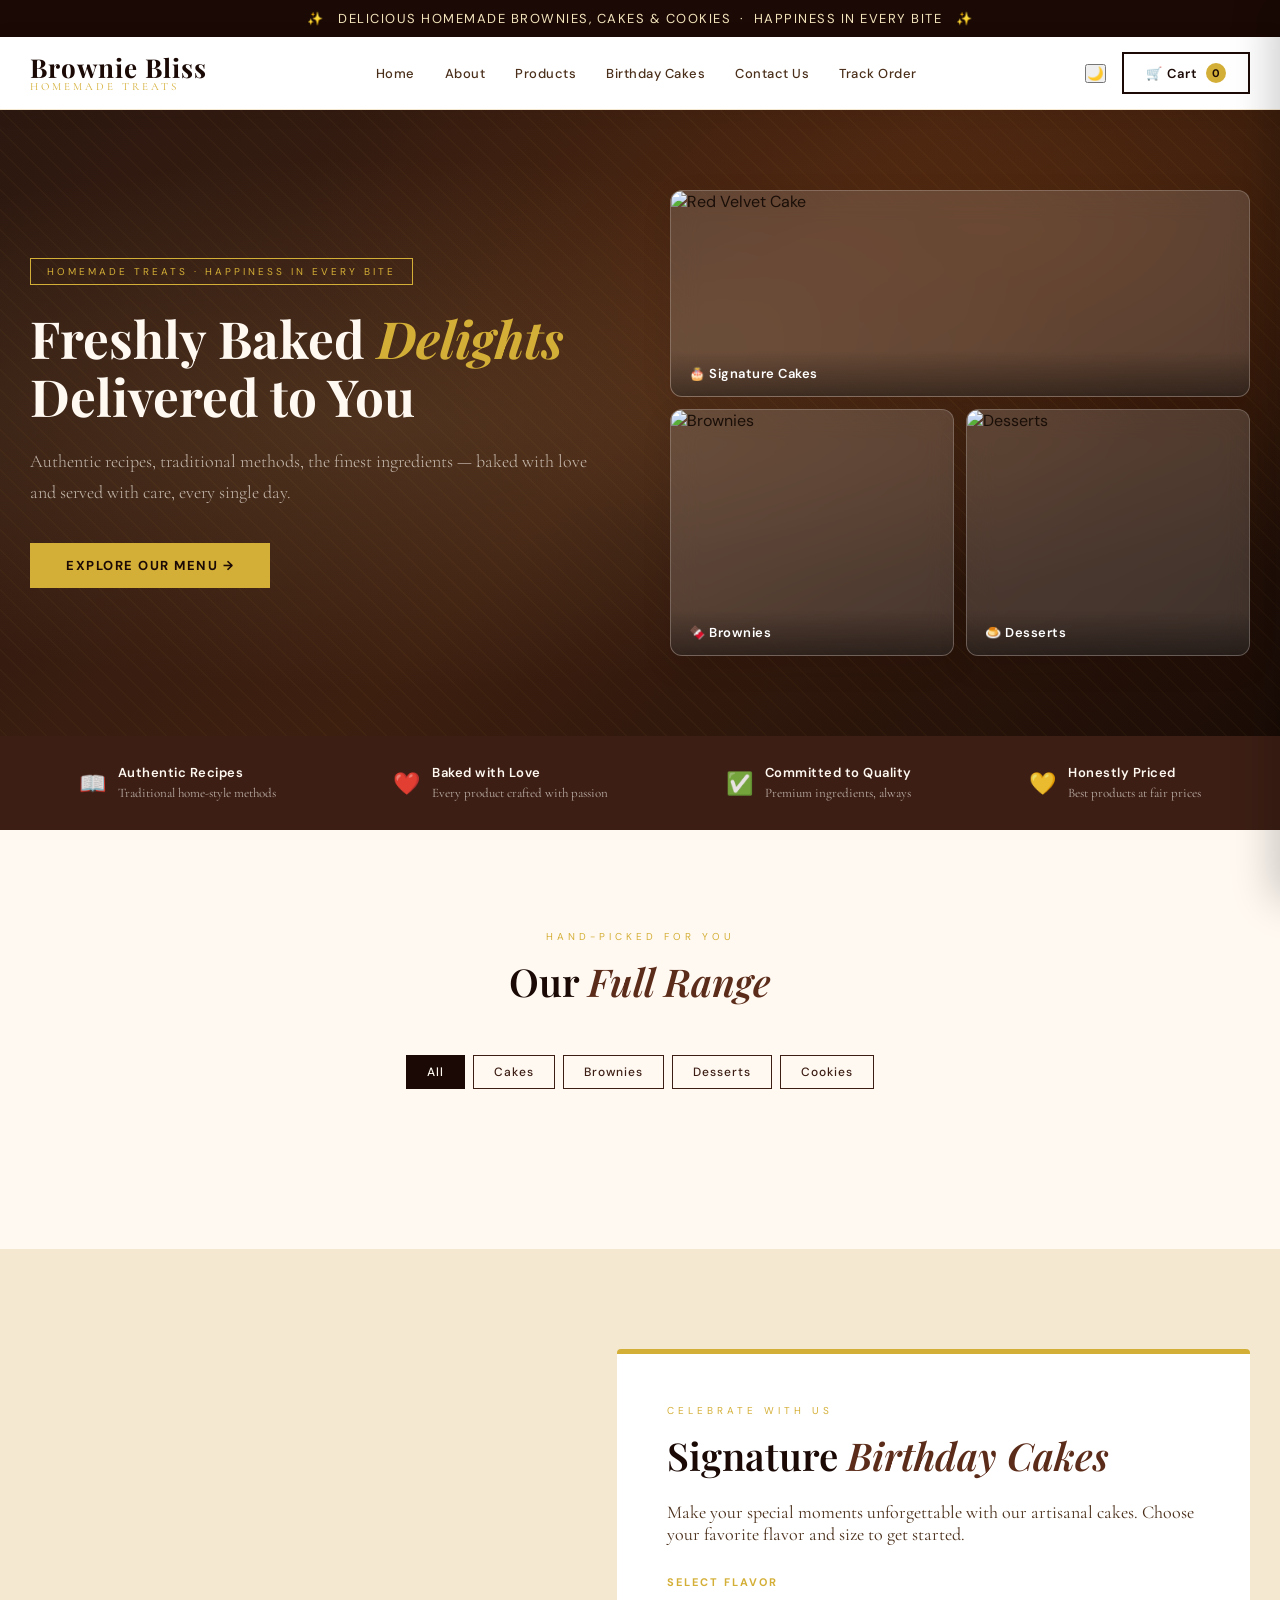
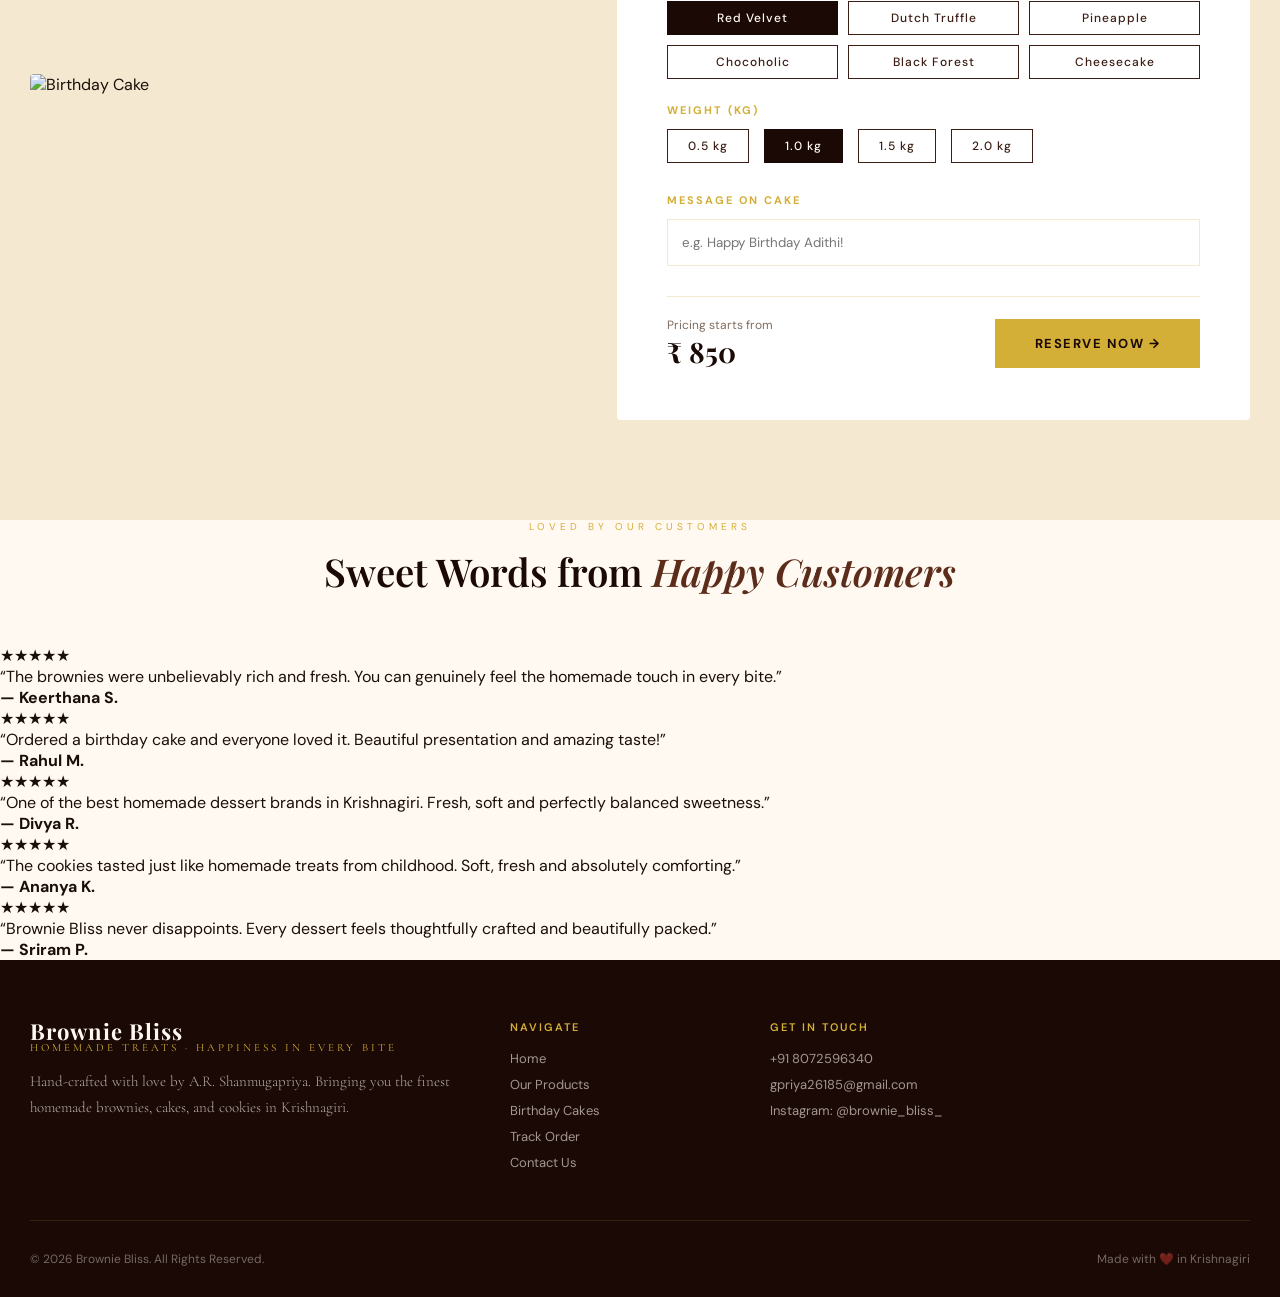
==== public/index.html @ 65e40be1 "Merge branch 'main' into fix-mobile-navbar" ====
<!DOCTYPE html>
<html lang="en">

<head>
  <meta charset="UTF-8">
  <meta name="viewport" content="width=device-width, initial-scale=1.0">
  <title>Brownie Bliss — Happiness in Every Bite</title>
  <link
    href="https://fonts.googleapis.com/css2?family=Playfair+Display:ital,wght@0,400;0,600;0,700;1,400&family=Cormorant+Garamond:wght@300;400;500&family=DM+Sans:wght@300;400;500&display=swap"
    rel="stylesheet">
  <link rel="stylesheet" href="style.css">
  <!-- Theme init: sets dark class synchronously before first paint (no flash) -->
  <script>
    (function () {
      try {
        var t = localStorage.getItem('bb_theme') || 'light';
        if (t === 'dark') document.documentElement.classList.add('dark');
      } catch (_) {}
    })();
  </script>
</head>

<body id="home">

  <!-- ANNOUNCEMENT -->
  <div class="announcement">✨ &nbsp; DELICIOUS HOMEMADE BROWNIES, CAKES & COOKIES &nbsp;·&nbsp; HAPPINESS IN EVERY
    BITE &nbsp; ✨</div>

  <!-- HEADER -->
  <header>
    <div class="header-inner">
      <a href="index.html" class="logo">
        <span class="logo-name">Brownie Bliss</span>
        <span class="logo-sub">Homemade Treats</span>
      </a>
      <nav>
        <a href="index.html#home">Home</a>
        <a href="about.html">About</a>
        <a href="index.html#products">Products</a>
        <a href="index.html#birthday">Birthday Cakes</a>
        <a href="contact.html">Contact Us</a>
        <a href="track.html">Track Order</a>
      </nav>
      <button class="menu-toggle" onclick="toggleMenu()">
  ☰
</button>
      <div class="header-actions">
        <button id="themeToggleBtn" class="theme-toggle-btn" onclick="toggleTheme()"
          aria-label="Toggle dark mode" title="Toggle dark mode">
          <span id="themeIcon">🌙</span>
        </button>
        <button class="cart-btn" onclick="openCart()">
          🛒 Cart
          <span class="cart-count" id="cartBadge">0</span>
        </button>
      </div>
    </div>
  </header>
<div class="mobile-menu" id="mobileMenu">
  <a href="index.html#home">Home</a>
  <a href="index.html#products">Products</a>
  <a href="index.html#birthday">Birthday Cakes</a>
  <a href="index.html#contact">Contact</a>
  <a href="track.html">Track Order</a>
</div>
  <!-- HERO -->
  <section class="hero">
    <div class="hero-bg"></div>
    <div class="hero-pattern"></div>
    <div class="hero-content">
      <div class="hero-text">
        <span class="hero-badge">Homemade Treats · Happiness in every bite</span>
        <h1 class="hero-title">
          Freshly Baked <em>Delights</em><br>Delivered to You
        </h1>
        <p class="hero-desc">Authentic recipes, traditional methods, the finest ingredients — baked with love
          and served
          with care, every single day.</p>
        <a href="#products" class="hero-cta" style="text-decoration: none;">
          Explore Our Menu &rarr;
        </a>
      </div>
      <div class="hero-visual">
        <div class="hero-card">
          <img src="https://theobroma.in/cdn/shop/files/redvelvet-theo.jpg?v=1701321860" alt="Red Velvet Cake">
          <div class="hero-card-label">🎂 Signature Cakes</div>
        </div>
        <div class="hero-card">
          <img src="https://theobroma.in/cdn/shop/files/OverloadBrownie_400x400.jpg?v=1711183338" alt="Brownies">
          <div class="hero-card-label">🍫 Brownies</div>
        </div>
        <div class="hero-card">
          <img src="https://theobroma.in/cdn/shop/files/Delicacies-04.jpg?v=1681320427" alt="Desserts">
          <div class="hero-card-label">🍮 Desserts</div>
        </div>
      </div>
    </div>
  </section>

  <!-- VALUES STRIP -->
  <div class="values-strip" id="about">
    <div class="values-inner">
      <div class="value-item">
        <span class="value-icon">📖</span>
        <div class="value-text">
          <strong>Authentic Recipes</strong>
          <span>Traditional home-style methods</span>
        </div>
      </div>
      <div class="value-item">
        <span class="value-icon">❤️</span>
        <div class="value-text">
          <strong>Baked with Love</strong>
          <span>Every product crafted with passion</span>
        </div>
      </div>
      <div class="value-item">
        <span class="value-icon">✅</span>
        <div class="value-text">
          <strong>Committed to Quality</strong>
          <span>Premium ingredients, always</span>
        </div>
      </div>
      <div class="value-item">
        <span class="value-icon">💛</span>
        <div class="value-text">
          <strong>Honestly Priced</strong>
          <span>Best products at fair prices</span>
        </div>
      </div>
    </div>
  </div>



  <!-- PRODUCTS SECTION -->
  <section class="products-section" id="products" style="padding: 100px 30px; background: var(--cream);">
    <div class="products-inner">
      <div class="section-header">
        <span class="section-label">Hand-picked for you</span>
        <h2 class="section-title">Our <em>Full Range</em></h2>
      </div>

      <div class="filter-tabs" style="margin-bottom: 60px;">
        <button class="filter-tab active" onclick="filterProducts('all', this)">All</button>
        <button class="filter-tab" onclick="filterProducts('cakes', this)">Cakes</button>
        <button class="filter-tab" onclick="filterProducts('brownies', this)">Brownies</button>
        <button class="filter-tab" onclick="filterProducts('desserts', this)">Desserts</button>
        <button class="filter-tab" onclick="filterProducts('cookies', this)">Cookies</button>
      </div>

      <div class="products-grid" id="productsGrid"></div>
    </div>
  </section>

  <!-- BIRTHDAY CAKES SECTION -->
  <section class="birthday-section" id="birthday"
    style="padding: 100px 30px; background: var(--cream-dark); min-height: 80vh;">
    <div
      style="max-width: 1300px; margin: 0 auto; display: grid; grid-template-columns: 1fr 1.2fr; gap: 60px; align-items: center;">
      <div class="birthday-visual">
        <img id="birthdayCakeImg" src="https://theobroma.in/cdn/shop/files/redvelvet-theo.jpg?v=1701321860"
          alt="Birthday Cake"
          style="width: 100%; height: 550px; object-fit: cover; border-radius: 4px; box-shadow: var(--shadow);">
      </div>
      <div class="birthday-card"
        style="background: var(--white); padding: 50px; border-radius: 4px; box-shadow: var(--shadow); border-top: 5px solid var(--gold);">
        <span class="section-label">Celebrate with Us</span>
        <h2 class="section-title" style="margin-bottom: 20px;">Signature <em>Birthday Cakes</em></h2>
        <p
          style="margin-bottom: 30px; color: var(--text-mid); font-family: 'Cormorant Garamond', serif; font-size: 18px;">
          Make your special moments unforgettable with our artisanal cakes. Choose your favorite flavor and
          size to get
          started.
        </p>

        <div style="margin-bottom: 24px;">
          <label
            style="display: block; font-size: 11px; letter-spacing: 2px; text-transform: uppercase; color: var(--gold); margin-bottom: 12px; font-weight: 700;">Select
            Flavor</label>
          <div style="display: grid; grid-template-columns: repeat(3, 1fr); gap: 10px;">
  <button class="filter-tab flavor-btn active" onclick="updateBirthdayCake('Red Velvet')">
    Red Velvet
  </button>

  <button class="filter-tab flavor-btn" onclick="updateBirthdayCake('Dutch Truffle')">
    Dutch Truffle
  </button>

  <button class="filter-tab flavor-btn" onclick="updateBirthdayCake('Pineapple')">
    Pineapple
  </button>

  <button class="filter-tab flavor-btn" onclick="updateBirthdayCake('Chocoholic')">
    Chocoholic
  </button>

  <button class="filter-tab flavor-btn" onclick="updateBirthdayCake('Black Forest')">
    Black Forest
  </button>

  <button class="filter-tab flavor-btn" onclick="updateBirthdayCake('Cheesecake')">
    Cheesecake
  </button>
</div>
        </div>

        <div style="margin-bottom: 30px;">
          <label
            style="display: block; font-size: 11px; letter-spacing: 2px; text-transform: uppercase; color: var(--gold); margin-bottom: 12px; font-weight: 700;">Weight
            (kg)</label>
          <div style="display: flex; gap: 15px;">
            <button class="filter-tab" onclick="setCakeWeight('0.5')">0.5 kg</button>
            <button class="filter-tab active" onclick="setCakeWeight('1.0')">1.0 kg</button>
            <button class="filter-tab" onclick="setCakeWeight('1.5')">1.5 kg</button>
            <button class="filter-tab" onclick="setCakeWeight('2.0')">2.0 kg</button>
          </div>
        </div>

        <div style="margin-bottom: 30px;">
          <label
            style="display: block; font-size: 11px; letter-spacing: 2px; text-transform: uppercase; color: var(--gold); margin-bottom: 12px; font-weight: 700;">Message
            on Cake</label>
          <input type="text" id="cakeMessage" placeholder="e.g. Happy Birthday Adithi!"
            style="width: 100%; padding: 14px; border: 1px solid var(--cream-dark); outline: none; font-family: 'DM Sans', sans-serif;">
        </div>

        <div
          style="display: flex; justify-content: space-between; align-items: center; padding-top: 20px; border-top: 1px solid var(--cream-dark);">
          <div>
            <span style="display: block; font-size: 12px; color: var(--text-mid); opacity: 0.7;">Pricing
              starts
              from</span>
            <span id="cakePrice"
              style="font-family: 'Playfair Display', serif; font-size: 28px; font-weight: 700; color: var(--brown-dark);">₹
              850</span>
          </div>
          <button class="hero-cta" style="padding: 16px 40px;" onclick="addBirthdayToCart()">
            Reserve Now &rarr;
          </button>
        </div>
      </div>
    </div>
  </section>

<!-- TESTIMONIALS -->
<section class="testimonials-section">
  <div class="products-inner">

    <div class="section-header">
      <span class="section-label">Loved by our customers</span>

      <h2 class="section-title">
        Sweet Words from <em>Happy Customers</em>
      </h2>
    </div>

    <div class="testimonial-marquee">

      <div class="testimonial-track">

        <!-- CARD 1 -->
        <div class="testimonial-card">

          <div class="testimonial-stars">★★★★★</div>

          <p>
            “The brownies were unbelievably rich and fresh.
            You can genuinely feel the homemade touch in every bite.”
          </p>

          <h4>— Keerthana S.</h4>

        </div>

        <!-- CARD 2 -->
        <div class="testimonial-card">

          <div class="testimonial-stars">★★★★★</div>

          <p>
            “Ordered a birthday cake and everyone loved it.
            Beautiful presentation and amazing taste!”
          </p>

          <h4>— Rahul M.</h4>

        </div>

        <!-- CARD 3 -->
        <div class="testimonial-card">

          <div class="testimonial-stars">★★★★★</div>

          <p>
            “One of the best homemade dessert brands in Krishnagiri.
            Fresh, soft and perfectly balanced sweetness.”
          </p>

          <h4>— Divya R.</h4>

        </div>

        <!-- CARD 4 -->
        <div class="testimonial-card">

          <div class="testimonial-stars">★★★★★</div>

          <p>
            “The cookies tasted just like homemade treats from childhood.
            Soft, fresh and absolutely comforting.”
          </p>

          <h4>— Ananya K.</h4>

        </div>

        <!-- CARD 5 -->
        <div class="testimonial-card">

          <div class="testimonial-stars">★★★★★</div>

          <p>
            “Brownie Bliss never disappoints.
            Every dessert feels thoughtfully crafted and beautifully packed.”
          </p>

          <h4>— Sriram P.</h4>

        </div>

      </div>

    </div>

  </div>
</section>

  <!-- FOOTER -->
  <footer id="contact">
    <div class="footer-inner">
      <div class="footer-top">
        <div class="footer-brand">
          <div class="logo">
            <span class="logo-name">Brownie Bliss</span>
            <span class="logo-sub">Homemade Treats · Happiness in every bite</span>
          </div>
          <p>Hand-crafted with love by A.R. Shanmugapriya. Bringing you the finest homemade brownies, cakes,
            and cookies in Krishnagiri.</p>
        </div>
        <div class="footer-col">
          <h4>Navigate</h4>
          <a href="#home">Home</a>
          <a href="#products">Our Products</a>
          <a href="#birthday">Birthday Cakes</a>
          <a href="track.html">Track Order</a>
          <a href="contact.html">Contact Us</a>
        </div>
        <div class="footer-col" style="display: none;">
          <h4>Information</h4>
          <a href="#">Privacy Policy</a>
          <a href="#">Refund Policy</a>
        </div>
        <div class="footer-col">
          <h4>Get In Touch</h4>
          <a href="tel:08072596340">+91 8072596340</a>
          <a href="mailto:gpriya26185@gmail.com">gpriya26185@gmail.com</a>
          <a href="https://instagram.com/brownie_bliss_" target="_blank" rel="noopener noreferrer">Instagram: @brownie_bliss_</a>
        </div>
      </div>
      <div class="footer-bottom">
        <span>© 2026 Brownie Bliss. All Rights Reserved.</span>
        <span>Made with ❤️ in Krishnagiri</span>
      </div>
    </div>
  </footer>

  <!-- SHARED COMPONENTS -->
  <div class="cart-overlay" id="cartOverlay" onclick="closeCart()"></div>
  <div class="cart-sidebar" id="cartSidebar">
    <div class="cart-header">
      <span class="cart-title">Your Cart 🛒</span>
      <button class="cart-close" onclick="closeCart()">✕</button>
    </div>
    <div class="cart-items" id="cartItems"></div>
    <div class="cart-footer" id="cartFooter" style="display:none">
      <div class="cart-total">
        <span class="cart-total-label">Total Amount</span>
        <span class="cart-total-amt" id="cartTotal">₹0</span>
      </div>
      <button class="whatsapp-btn" onclick="sendToWhatsApp()">
        Order via WhatsApp
      </button>
      <p class="whatsapp-note">You'll be redirected to WhatsApp to confirm your order</p>
    </div>
  </div>

  <!-- TOAST -->
  <div class="toast" id="toast"></div>

  <script src="script.js"></script>
</body>

</html>
---- public/style.css ----
html {
  scroll-behavior: smooth;
}

:root {
  --brown-dark: #1A0905;
  --brown-mid: #3C1E14;
  --brown-warm: #5C2C1A;
  --brand-red: #8B0000;
  --gold: #D4AF37;
  --gold-light: #F4E4BC;
  --cream: #FFF9F2;
  --cream-dark: #F5E8D0;
  --text-dark: #1a0f08;
  --text-mid: #4a2f1a;
  --white: #fff;
  --shadow-sm: 0 2px 4px rgba(26, 9, 5, 0.05);
  --shadow-md: 0 10px 30px rgba(26, 9, 5, 0.1);
  --shadow-lg: 0 20px 50px rgba(26, 9, 5, 0.15);
  --radius-sm: 4px;
  --radius-md: 12px;
  --radius-lg: 20px;
  --glass: rgba(255, 255, 255, 0.15);
  --glass-border: rgba(255, 255, 255, 0.2);
}

* {
  margin: 0;
  padding: 0;
  box-sizing: border-box;
}

body {
  background: var(--cream);
  color: var(--text-dark);
  font-family: 'DM Sans', sans-serif;
  overflow-x: hidden;
}

/* ANNOUNCEMENT BAR */
.announcement {
  background: var(--brown-dark);
  color: var(--gold-light);
  text-align: center;
  padding: 10px 20px;
  font-size: 13px;
  letter-spacing: 1.5px;
  font-family: 'DM Sans', sans-serif;
  font-weight: 400;
}

/* HEADER */
header {
  background: var(--white);
  border-bottom: 1px solid var(--cream-dark);
  position: sticky;
  top: 0;
  z-index: 1000;
  box-shadow: 0 2px 20px rgba(44, 24, 16, 0.08);
}

.header-inner {
  max-width: 1300px;
  margin: 0 auto;
  padding: 0 30px;
  display: flex;
  align-items: center;
  justify-content: space-between;
  height: 72px;
}

.logo {
  display: flex;
  flex-direction: column;
  line-height: 1;
}

.logo-name {
  font-family: 'Playfair Display', serif;
  font-size: 26px;
  font-weight: 700;
  color: var(--brown-dark);
  letter-spacing: 1px;
}

.logo-sub {
  font-family: 'Cormorant Garamond', serif;
  font-size: 11px;
  letter-spacing: 3px;
  color: var(--gold);
  text-transform: uppercase;
}

nav {
  display: flex;
  gap: 30px;
  align-items: center;
}

nav a {
  text-decoration: none;
  color: var(--text-mid);
  font-size: 13px;
  letter-spacing: 0.5px;
  font-weight: 500;
  transition: color 0.2s;
  position: relative;
}

nav a::after {
  content: '';
  position: absolute;
  bottom: -3px;
  left: 0;
  right: 0;
  height: 1px;
  background: var(--gold);
  transform: scaleX(0);
  transition: transform 0.25s;
}

nav a:hover::after {
  transform: scaleX(1);
}

nav a:hover {
  color: var(--brown-dark);
}

.header-actions {
  display: flex;
  gap: 16px;
  align-items: center;
}

.cart-btn {
  position: relative;
  background: none;
  border: 2px solid var(--brown-dark);
  color: var(--brown-dark);
  padding: 9px 22px;
  font-family: 'DM Sans', sans-serif;
  font-size: 13px;
  font-weight: 600;
  letter-spacing: 1px;
  cursor: pointer;
  transition: all 0.2s;
  border-radius: 0;
  display: flex;
  align-items: center;
  gap: 8px;
}

.cart-btn:hover {
  background: var(--brown-dark);
  color: var(--white);
}

.cart-count {
  background: var(--gold);
  color: var(--brown-dark);
  border-radius: 50%;
  width: 20px;
  height: 20px;
  font-size: 11px;
  font-weight: 700;
  display: flex;
  align-items: center;
  justify-content: center;
}

/* HERO */
.hero {
  background: var(--brown-dark);
  position: relative;
  overflow: hidden;
  min-height: 520px;
  display: flex;
  align-items: center;
}

.hero-bg {
  position: absolute;
  inset: 0;
  background:
    radial-gradient(ellipse at 30% 50%, rgba(201, 169, 110, 0.15) 0%, transparent 60%),
    radial-gradient(ellipse at 80% 20%, rgba(139, 69, 19, 0.3) 0%, transparent 50%),
    linear-gradient(135deg, #2C1810 0%, #3d1f10 50%, #1a0c06 100%);
}

.hero-pattern {
  position: absolute;
  inset: 0;
  opacity: 0.04;
  background-image: repeating-linear-gradient(45deg, var(--gold) 0, var(--gold) 1px, transparent 0, transparent 50%);
  background-size: 20px 20px;
}

.hero-content {
  position: relative;
  max-width: 1300px;
  margin: 0 auto;
  padding: 80px 30px;
  display: grid;
  grid-template-columns: 1fr 1fr;
  gap: 60px;
  align-items: center;
  width: 100%;
}

.hero-text {
  color: var(--white);
}

.hero-badge {
  display: inline-block;
  border: 1px solid var(--gold);
  color: var(--gold);
  font-size: 10px;
  letter-spacing: 3px;
  text-transform: uppercase;
  padding: 6px 16px;
  margin-bottom: 24px;
  font-family: 'DM Sans', sans-serif;
}

.hero-title {
  font-family: 'Playfair Display', serif;
  font-size: clamp(36px, 4vw, 56px);
  font-weight: 700;
  line-height: 1.15;
  color: var(--cream);
  margin-bottom: 20px;
}

.hero-title em {
  font-style: italic;
  color: var(--gold);
}

.hero-desc {
  font-family: 'Cormorant Garamond', serif;
  font-size: 18px;
  color: rgba(253, 246, 237, 0.7);
  line-height: 1.7;
  margin-bottom: 36px;
  font-weight: 300;
}

.hero-cta {
  display: inline-flex;
  align-items: center;
  gap: 12px;
  background: var(--gold);
  color: var(--brown-dark);
  padding: 14px 36px;
  text-decoration: none;
  font-size: 13px;
  font-weight: 700;
  letter-spacing: 1.5px;
  text-transform: uppercase;
  transition: all 0.25s;
  font-family: 'DM Sans', sans-serif;
  cursor: pointer;
  border: none;
}

.hero-cta:hover {
  background: var(--cream);
  transform: translateY(-2px);
  box-shadow: 0 8px 24px rgba(0, 0, 0, 0.3);
}

.hero-visual {
  display: grid;
  grid-template-columns: 1fr 1fr;
  gap: 12px;
}

.hero-card {
  background: var(--glass);
  backdrop-filter: blur(14px);
  -webkit-backdrop-filter: blur(14px);
  border: 1px solid var(--glass-border);
  border-radius: var(--radius-md);
  overflow: hidden;
  cursor: pointer;
  transition: all 0.4s cubic-bezier(0.165, 0.84, 0.44, 1);
  box-shadow: var(--shadow-md);
}

.hero-card:hover {
  transform: translateY(-8px) scale(1.02);
  box-shadow: var(--shadow-lg);
  border-color: rgba(212, 175, 55, 0.4);
}

.hero-card:first-child {
  grid-column: span 2;
}

.hero-card img {
  width: 100%;
  height: 200px;
  object-fit: cover;
  display: block;
}

.hero-card:first-child img {
  height: 160px;
}

.hero-card-label {
  padding: 14px 18px;
  font-family: 'DM Sans', sans-serif;
  font-size: 13px;
  font-weight: 600;
  color: #fff;
  letter-spacing: 0.5px;
  background: linear-gradient(to bottom, rgba(0, 0, 0, 0), rgba(0, 0, 0, 0.4));
}

/* VALUES STRIP */
.values-strip {
  background: var(--brown-mid);
  padding: 28px 30px;
}

.values-inner {
  max-width: 1300px;
  margin: 0 auto;
  display: flex;
  justify-content: space-around;
  flex-wrap: wrap;
  gap: 20px;
}

.value-item {
  display: flex;
  align-items: center;
  gap: 12px;
  color: var(--cream);
}

.value-icon {
  font-size: 22px;
  opacity: 0.9;
}

.value-text strong {
  display: block;
  font-size: 13px;
  font-weight: 600;
  letter-spacing: 0.5px;
  font-family: 'DM Sans', sans-serif;
}

.value-text span {
  font-size: 11px;
  opacity: 0.65;
  font-family: 'Cormorant Garamond', serif;
  font-size: 13px;
}

/* SECTION TITLES */
.section-header {
  text-align: center;
  margin-bottom: 48px;
}

.section-label {
  font-family: 'DM Sans', sans-serif;
  font-size: 10px;
  letter-spacing: 4px;
  color: var(--gold);
  text-transform: uppercase;
  margin-bottom: 12px;
  display: block;
}

.section-title {
  font-family: 'Playfair Display', serif;
  font-size: clamp(28px, 3vw, 40px);
  font-weight: 600;
  color: var(--brown-dark);
}

.section-title em {
  font-style: italic;
  color: var(--brown-warm);
}

/* CATEGORIES */
.categories-section {
  padding: 80px 30px;
  max-width: 1300px;
  margin: 0 auto;
}

.categories-grid {
  display: grid;
  grid-template-columns: repeat(4, 1fr);
  gap: 20px;
}

.cat-card {
  position: relative;
  overflow: hidden;
  cursor: pointer;
  border-radius: var(--radius-md);
  box-shadow: var(--shadow-md);
  aspect-ratio: 3/4;
  transition: all 0.4s ease;
}

.cat-card:hover {
  transform: translateY(-5px);
  box-shadow: var(--shadow-lg);
}

.cat-card img {
  width: 100%;
  height: 100%;
  object-fit: cover;
  transition: transform 0.4s ease;
  display: block;
}

.cat-card:hover img {
  transform: scale(1.07);
}

.cat-overlay {
  position: absolute;
  inset: 0;
  background: linear-gradient(to top, rgba(44, 24, 16, 0.85) 0%, rgba(44, 24, 16, 0.1) 60%, transparent 100%);
  display: flex;
  flex-direction: column;
  justify-content: flex-end;
  padding: 24px 20px;
  transition: background 0.3s;
}

.cat-card:hover .cat-overlay {
  background: linear-gradient(to top, rgba(44, 24, 16, 0.95) 0%, rgba(44, 24, 16, 0.3) 60%, transparent 100%);
}

.cat-name {
  font-family: 'Playfair Display', serif;
  font-size: 20px;
  font-weight: 600;
  color: var(--white);
  margin-bottom: 6px;
}

.cat-count {
  font-size: 12px;
  color: var(--gold-light);
  letter-spacing: 1px;
  font-family: 'DM Sans', sans-serif;
}

.cat-arrow {
  position: absolute;
  top: 16px;
  right: 16px;
  width: 32px;
  height: 32px;
  background: rgba(255, 255, 255, 0.1);
  border: 1px solid rgba(255, 255, 255, 0.3);
  border-radius: 50%;
  display: flex;
  align-items: center;
  justify-content: center;
  color: white;
  font-size: 14px;
  opacity: 0;
  transition: opacity 0.2s;
}

.cat-card:hover .cat-arrow {
  opacity: 1;
}

/* PRODUCTS SECTION */
.products-section {
  background: var(--cream-dark);
  padding: 80px 30px;
}

.products-inner {
  max-width: 1300px;
  margin: 0 auto;
}

/* FILTER TABS */
.filter-tabs {
  display: flex;
  gap: 8px;
  justify-content: center;
  margin-bottom: 40px;
  flex-wrap: wrap;
}

.filter-tab {
  padding: 8px 20px;
  border: 1px solid var(--brown-mid);
  background: none;
  color: var(--brown-mid);
  font-family: 'DM Sans', sans-serif;
  font-size: 12px;
  letter-spacing: 1px;
  cursor: pointer;
  transition: all 0.2s;
  font-weight: 500;
}

.filter-tab.active,
.filter-tab:hover {
  background: var(--brown-dark);
  color: var(--cream);
  border-color: var(--brown-dark);
}

.products-grid {
  display: grid;
  grid-template-columns: repeat(4, 1fr);
  gap: 24px;
}

.product-card {
  background: var(--white);
  border-radius: var(--radius-md);
  overflow: hidden;
  box-shadow: var(--shadow-sm);
  transition: all 0.4s cubic-bezier(0.165, 0.84, 0.44, 1);
  position: relative;
  border: 1px solid rgba(0, 0, 0, 0.03);
}

.product-card:hover {
  transform: translateY(-10px);
  box-shadow: var(--shadow-lg);
  border-color: rgba(0, 0, 0, 0.06);
}

.product-img-wrap {
  position: relative;
  overflow: hidden;
}

.product-img-wrap img {
  width: 100%;
  height: 220px;
  object-fit: cover;
  display: block;
  transition: transform 0.4s;
}

.product-card:hover .product-img-wrap img {
  transform: scale(1.05);
}

.bestseller-badge {
  position: absolute;
  top: 15px;
  left: 15px;
  background: var(--gold);
  color: var(--brown-dark);
  font-size: 10px;
  letter-spacing: 1px;
  text-transform: uppercase;
  padding: 5px 12px;
  font-weight: 700;
  font-family: 'DM Sans', sans-serif;
  border-radius: 30px;
  box-shadow: 0 4px 12px rgba(212, 175, 55, 0.4);
  z-index: 10;
}

.product-info {
  padding: 18px 18px 20px;
}

.product-category {
  font-size: 10px;
  letter-spacing: 2px;
  color: var(--gold);
  text-transform: uppercase;
  font-family: 'DM Sans', sans-serif;
  margin-bottom: 6px;
}

.product-name {
  font-family: 'Playfair Display', serif;
  font-size: 16px;
  font-weight: 600;
  color: var(--brown-dark);
  margin-bottom: 10px;
  line-height: 1.3;
}

.product-price {
  font-family: 'DM Sans', sans-serif;
  font-size: 18px;
  font-weight: 700;
  color: var(--brown-warm);
  margin-bottom: 14px;
}

.add-to-cart {
  width: 100%;
  padding: 14px;
  background: var(--brown-dark);
  color: var(--cream);
  border: none;
  font-family: 'DM Sans', sans-serif;
  font-size: 11px;
  letter-spacing: 2px;
  text-transform: uppercase;
  font-weight: 700;
  cursor: pointer;
  transition: all 0.3s;
  display: flex;
  align-items: center;
  justify-content: center;
  gap: 8px;
  border-radius: var(--radius-sm);
}

.add-to-cart:hover {
  background: var(--brown-mid);
  gap: 12px;
  letter-spacing: 2.5px;
}

.add-to-cart.added {
  background: #2d6a2d;
  color: white;
}

/* GIFTING BANNER */
.gifting-section {
  padding: 80px 30px;
  max-width: 1300px;
  margin: 0 auto;
  display: grid;
  grid-template-columns: 1fr 1fr;
  gap: 40px;
  align-items: center;
}

.gifting-text .section-header {
  text-align: left;
  margin-bottom: 24px;
}

.gifting-text p {
  font-family: 'Cormorant Garamond', serif;
  font-size: 18px;
  color: var(--text-mid);
  line-height: 1.8;
  margin-bottom: 30px;
  font-weight: 300;
}

.btn-outline {
  display: inline-block;
  padding: 12px 32px;
  border: 2px solid var(--brown-dark);
  color: var(--brown-dark);
  text-decoration: none;
  font-family: 'DM Sans', sans-serif;
  font-size: 12px;
  letter-spacing: 1.5px;
  text-transform: uppercase;
  font-weight: 600;
  transition: all 0.2s;
  cursor: pointer;
  background: none;
}

.btn-outline:hover {
  background: var(--brown-dark);
  color: var(--cream);
}

.gifting-img {
  border-radius: 2px;
  overflow: hidden;
  box-shadow: var(--shadow);
}

.gifting-img img {
  width: 100%;
  height: 400px;
  object-fit: cover;
  display: block;
}

/* FOOTER */
footer {
  background: var(--brown-dark);
  color: rgba(253, 246, 237, 0.7);
  padding: 60px 30px 30px;
}

.footer-inner {
  max-width: 1300px;
  margin: 0 auto;
}

.footer-top {
  display: grid;
  grid-template-columns: 2fr 1fr 1fr 1fr;
  gap: 40px;
  padding-bottom: 40px;
  border-bottom: 1px solid rgba(201, 169, 110, 0.15);
  margin-bottom: 30px;
}

.footer-brand .logo-name {
  color: var(--cream);
  font-size: 22px;
}

.footer-brand .logo-sub {
  color: var(--gold);
}

.footer-brand p {
  font-size: 13px;
  line-height: 1.7;
  margin-top: 16px;
  font-family: 'Cormorant Garamond', serif;
  font-size: 15px;
  font-weight: 300;
}

.footer-col h4 {
  font-family: 'DM Sans', sans-serif;
  font-size: 11px;
  letter-spacing: 2px;
  text-transform: uppercase;
  color: var(--gold);
  margin-bottom: 16px;
  font-weight: 600;
}

.footer-col a {
  display: block;
  color: rgba(253, 246, 237, 0.6);
  text-decoration: none;
  font-size: 13px;
  margin-bottom: 9px;
  transition: color 0.2s;
  font-family: 'DM Sans', sans-serif;
}

.footer-col a:hover {
  color: var(--gold-light);
}

.footer-bottom {
  display: flex;
  justify-content: space-between;
  align-items: center;
  font-size: 12px;
  color: rgba(253, 246, 237, 0.4);
  font-family: 'DM Sans', sans-serif;
}

html {
  scroll-behavior: smooth;
}

#contact:target {
  animation: contactHighlight 1s ease;
}

@keyframes contactHighlight {
  0% {
    box-shadow: 0 0 0 9999px rgba(201, 169, 110, 0.08);
  }

  100% {
    box-shadow: none;
  }
}

/* CART SIDEBAR */
.cart-overlay {
  position: fixed;
  inset: 0;
  background: rgba(0, 0, 0, 0.5);
  z-index: 2000;
  opacity: 0;
  pointer-events: none;
  transition: opacity 0.3s;
}

.cart-overlay.open {
  opacity: 1;
  pointer-events: all;
}

.cart-sidebar {
  position: fixed;
  top: 0;
  right: 0;
  bottom: 0;
  width: 400px;
  background: var(--white);
  z-index: 2001;
  transform: translateX(100%);
  transition: transform 0.35s cubic-bezier(0.4, 0, 0.2, 1);
  display: flex;
  flex-direction: column;
  box-shadow: -8px 0 40px rgba(0, 0, 0, 0.2);
}

.cart-sidebar.open {
  transform: translateX(0);
}

.cart-header {
  padding: 24px 24px 20px;
  border-bottom: 1px solid var(--cream-dark);
  display: flex;
  justify-content: space-between;
  align-items: center;
  background: var(--brown-dark);
  color: var(--cream);
}

.cart-title {
  font-family: 'Playfair Display', serif;
  font-size: 20px;
  font-weight: 600;
}

.cart-close {
  background: none;
  border: none;
  color: var(--cream);
  font-size: 24px;
  cursor: pointer;
  line-height: 1;
  padding: 4px;
  transition: color 0.2s;
}

.cart-close:hover {
  color: var(--gold);
}

.cart-items {
  flex: 1;
  overflow-y: auto;
  padding: 20px 24px;
}

.cart-empty {
  text-align: center;
  padding: 60px 20px;
  color: var(--text-mid);
  font-family: 'Cormorant Garamond', serif;
  font-size: 18px;
  opacity: 0.6;
}

.cart-empty-icon {
  font-size: 48px;
  margin-bottom: 16px;
  display: block;
}

.cart-item {
  display: grid;
  grid-template-columns: 70px 1fr auto;
  gap: 14px;
  align-items: center;
  padding: 14px 0;
  border-bottom: 1px solid var(--cream-dark);
  animation: slideIn 0.2s ease;
}

@keyframes slideIn {
  from {
    opacity: 0;
    transform: translateX(10px);
  }

  to {
    opacity: 1;
    transform: translateX(0);
  }
}

.cart-item img {
  width: 70px;
  height: 70px;
  object-fit: cover;
  border-radius: 2px;
}

.cart-item-name {
  font-family: 'Playfair Display', serif;
  font-size: 14px;
  font-weight: 600;
  color: var(--brown-dark);
  margin-bottom: 4px;
}

.cart-item-price {
  font-size: 13px;
  color: var(--brown-warm);
  font-weight: 600;
  font-family: 'DM Sans', sans-serif;
}

.cart-qty {
  display: flex;
  align-items: center;
  gap: 8px;
  margin-top: 8px;
}

.qty-btn {
  width: 26px;
  height: 26px;
  border: 1px solid var(--brown-mid);
  background: none;
  color: var(--brown-dark);
  cursor: pointer;
  font-size: 14px;
  display: flex;
  align-items: center;
  justify-content: center;
  transition: all 0.15s;
  font-family: 'DM Sans', sans-serif;
}

.qty-btn:hover {
  background: var(--brown-dark);
  color: white;
  border-color: var(--brown-dark);
}

.qty-num {
  font-size: 14px;
  font-weight: 600;
  min-width: 20px;
  text-align: center;
  font-family: 'DM Sans', sans-serif;
}

.cart-item-remove {
  background: none;
  border: none;
  color: #ccc;
  cursor: pointer;
  font-size: 16px;
  padding: 4px;
  transition: color 0.15s;
  align-self: flex-start;
}

.cart-item-remove:hover {
  color: #e53e3e;
}

.cart-footer {
  padding: 20px 24px 28px;
  border-top: 1px solid var(--cream-dark);
  background: var(--cream);
}

.cart-total {
  display: flex;
  justify-content: space-between;
  align-items: center;
  margin-bottom: 18px;
}

.cart-total-label {
  font-family: 'DM Sans', sans-serif;
  font-size: 13px;
  color: var(--text-mid);
  letter-spacing: 1px;
  text-transform: uppercase;
  font-weight: 600;
}

.cart-total-amt {
  font-family: 'Playfair Display', serif;
  font-size: 22px;
  font-weight: 700;
  color: var(--brown-dark);
}

.whatsapp-btn {
  width: 100%;
  padding: 16px;
  background: #25D366;
  color: white;
  border: none;
  font-family: 'DM Sans', sans-serif;
  font-size: 14px;
  font-weight: 700;
  letter-spacing: 1px;
  text-transform: uppercase;
  cursor: pointer;
  display: flex;
  align-items: center;
  justify-content: center;
  gap: 12px;
  transition: all 0.2s;
  border-radius: 2px;
  box-shadow: 0 4px 16px rgba(37, 211, 102, 0.3);
}

.whatsapp-btn:hover {
  background: #20b95a;
  transform: translateY(-1px);
  box-shadow: 0 6px 24px rgba(37, 211, 102, 0.4);
}

.whatsapp-icon {
  font-size: 20px;
}

.whatsapp-note {
  text-align: center;
  font-size: 11px;
  color: var(--text-mid);
  opacity: 0.6;
  margin-top: 10px;
  font-family: 'DM Sans', sans-serif;
}

/* TOAST */
.toast {
  position: fixed;
  bottom: 24px;
  right: 24px;
  background: var(--brown-dark);
  color: var(--cream);
  padding: 14px 20px;
  font-family: 'DM Sans', sans-serif;
  font-size: 13px;
  font-weight: 500;
  border-left: 3px solid var(--gold);
  z-index: 3000;
  transform: translateY(80px);
  opacity: 0;
  transition: all 0.3s cubic-bezier(0.4, 0, 0.2, 1);
  display: flex;
  align-items: center;
  gap: 10px;
  max-width: 300px;
  box-shadow: 0 4px 24px rgba(0, 0, 0, 0.2);
}

.toast.show {
  transform: translateY(0);
  opacity: 1;
}

/* WHATSAPP PHONE MODAL */
.phone-modal-overlay {
  position: fixed;
  inset: 0;
  background: rgba(0, 0, 0, 0.6);
  z-index: 3000;
  display: flex;
  align-items: center;
  justify-content: center;
  opacity: 0;
  pointer-events: none;
  transition: opacity 0.3s;
}

.phone-modal-overlay.open {
  opacity: 1;
  pointer-events: all;
}

.phone-modal {
  background: white;
  padding: 40px 36px;
  max-width: 420px;
  width: 90%;
  box-shadow: 0 20px 60px rgba(0, 0, 0, 0.3);
  transform: scale(0.9);
  transition: transform 0.3s;
}

.phone-modal-overlay.open .phone-modal {
  transform: scale(1);
}

.phone-modal h3 {
  font-family: 'Playfair Display', serif;
  font-size: 22px;
  color: var(--brown-dark);
  margin-bottom: 8px;
}

.phone-modal p {
  font-size: 14px;
  color: var(--text-mid);
  margin-bottom: 24px;
  font-family: 'Cormorant Garamond', serif;
  font-size: 16px;
}

.phone-input-wrap {
  display: flex;
  border: 2px solid var(--cream-dark);
  transition: border-color 0.2s;
  margin-bottom: 16px;
}

.phone-input-wrap:focus-within {
  border-color: var(--gold);
}

.phone-prefix {
  padding: 12px 14px;
  background: var(--cream-dark);
  color: var(--text-mid);
  font-family: 'DM Sans', sans-serif;
  font-size: 14px;
  font-weight: 600;
}

.phone-input {
  flex: 1;
  padding: 12px 14px;
  border: none;
  outline: none;
  font-family: 'DM Sans', sans-serif;
  font-size: 15px;
  color: var(--brown-dark);
  background: white;
}

.modal-actions {
  display: flex;
  gap: 12px;
}

.modal-cancel {
  flex: 1;
  padding: 12px;
  background: none;
  border: 1px solid var(--cream-dark);
  color: var(--text-mid);
  font-family: 'DM Sans', sans-serif;
  font-size: 13px;
  cursor: pointer;
  transition: all 0.2s;
}

.modal-cancel:hover {
  border-color: var(--brown-dark);
}

.modal-confirm {
  flex: 2;
  padding: 12px;
  background: #25D366;
  color: white;
  border: none;
  font-family: 'DM Sans', sans-serif;
  font-size: 13px;
  font-weight: 700;
  cursor: pointer;
  transition: all 0.2s;
  display: flex;
  align-items: center;
  justify-content: center;
  gap: 8px;
  letter-spacing: 0.5px;
}

.modal-confirm:hover {
  background: #20b95a;
}

/* RESPONSIVE */
@media (max-width: 1024px) {
  .hero-content {
    grid-template-columns: 1fr;
    gap: 40px;
    text-align: center;
  }

  .hero-text {
    display: flex;
    flex-direction: column;
    align-items: center;
  }

  .hero-visual {
    max-width: 600px;
    margin: 0 auto;
  }

  .admin-body {
    margin: 20px auto;
  }
}

@media (max-width: 900px) {
  .categories-grid {
    grid-template-columns: repeat(2, 1fr);
  }

  .products-grid {
    grid-template-columns: repeat(2, 1fr);
  }

  .footer-top {
    grid-template-columns: repeat(2, 1fr);
  }

  .gifting-section {
    grid-template-columns: 1fr;
    text-align: center;
  }

  .gifting-text .section-header {
    text-align: center;
  }

  nav {
    display: none;
  }

  .cart-sidebar {
    width: 100%;
  }

  .admin-nav .nav-links {
    display: none;
  }
}

@media (max-width: 600px) {
  .header-inner {
    padding: 0 15px;
  }

  .logo-name {
    font-size: 20px;
  }

  .hero-title {
    font-size: 32px;
  }

  .products-grid {
    grid-template-columns: 1fr;
    gap: 16px;
  }

  .categories-grid {
    grid-template-columns: 1fr;
  }

  .values-inner {
    justify-content: flex-start;
    overflow-x: auto;
    padding-bottom: 10px;
  }

  .value-item {
    flex-shrink: 0;
  }

  /* Admin Mobile Adjustments */
  .panel-head {
    flex-direction: column;
    align-items: flex-start;
  }

  .orders-filter {
    width: 100%;
    overflow-x: auto;
    display: flex;
    padding-bottom: 8px;
  }

  .of-btn {
    white-space: nowrap;
  }

  .orders-table {
    display: block;
    overflow-x: auto;
  }

  .stat-card {
    padding: 16px;
  }

  .stat-value {
    font-size: 24px;
  }

  .checkout-modal,
  .detail-modal,
  .receipt-modal {
    width: 95%;
    margin: 10px;
  }

  .detail-modal-body {
    padding: 15px;
  }

  .info-grid {
    grid-template-columns: 1fr;
  }
}

/* --- CHECKOUT MODAL --- */
.checkout-overlay {
  position: fixed;
  inset: 0;
  background: rgba(26, 9, 5, 0.4);
  backdrop-filter: blur(4px);
  -webkit-backdrop-filter: blur(4px);
  z-index: 3000;
  display: flex;
  align-items: center;
  justify-content: center;
  opacity: 0;
  pointer-events: none;
  transition: opacity 0.3s;
}

.checkout-overlay.open {
  opacity: 1;
  pointer-events: all;
}

.checkout-modal {
  background: var(--white);
  width: 90%;
  max-width: 480px;
  border-radius: 4px;
  overflow: hidden;
  box-shadow: 0 40px 100px rgba(0, 0, 0, 0.4);
  transform: translateY(20px);
  transition: transform 0.3s;
}

.checkout-overlay.open .checkout-modal {
  transform: translateY(0);
}

.checkout-head {
  padding: 24px 30px;
  border-bottom: 1px solid var(--cream-dark);
  display: flex;
  justify-content: space-between;
  align-items: center;
  background: #faf7f2;
}

.checkout-steps {
  display: flex;
  align-items: center;
  gap: 10px;
}

.step-indicator {
  width: 24px;
  height: 24px;
  border-radius: 50%;
  background: var(--cream-dark);
  color: var(--text-mid);
  font-size: 11px;
  font-weight: 700;
  display: flex;
  align-items: center;
  justify-content: center;
}

.step-indicator.active {
  background: var(--gold);
  color: var(--brown-dark);
}

.step-indicator.done {
  background: var(--brown-dark);
  color: var(--white);
}

.step-line {
  width: 20px;
  height: 2px;
  background: var(--cream-dark);
}

.checkout-close {
  background: none;
  border: none;
  font-size: 20px;
  cursor: pointer;
  color: var(--text-mid);
}

.checkout-body {
  padding: 36px 40px;
}

.checkout-title {
  font-family: 'Playfair Display', serif;
  font-size: 24px;
  color: var(--brown-dark);
  margin-bottom: 8px;
}

.checkout-subtitle {
  font-size: 14px;
  color: var(--text-mid);
  opacity: 0.7;
  margin-bottom: 28px;
}

.form-group {
  margin-bottom: 20px;
}

.form-group label {
  display: block;
  font-size: 11px;
  text-transform: uppercase;
  color: var(--gold);
  letter-spacing: 1px;
  margin-bottom: 8px;
  font-weight: 700;
}

.form-group input,
.form-group textarea {
  width: 100%;
  padding: 12px 16px;
  border: 1px solid var(--cream-dark);
  border-radius: 2px;
  font-family: 'DM Sans', sans-serif;
  font-size: 14px;
  outline: none;
  transition: border-color 0.2s;
}

.form-group input:focus,
.form-group textarea:focus {
  border-color: var(--gold);
}

.phone-input-group {
  display: flex;
  border: 1px solid var(--cream-dark);
}

.phone-input-group .prefix {
  padding: 12px 14px;
  background: #fdf6ed;
  font-size: 14px;
  font-weight: 700;
  color: var(--brown-mid);
}

.phone-input-group input {
  border: none;
}

.otp-container {
  display: flex;
  gap: 10px;
  margin-bottom: 24px;
}

.otp-box {
  width: 100%;
  aspect-ratio: 1;
  text-align: center;
  font-size: 24px;
  font-weight: 700;
  border: 1px solid var(--cream-dark);
  outline: none;
  border-radius: 4px;
}

.otp-box:focus {
  border-color: var(--gold);
  background: #fffcf8;
}

.hidden {
  display: none;
}

.text-link {
  background: none;
  border: none;
  color: var(--gold);
  font-size: 13px;
  text-decoration: underline;
  cursor: pointer;
  margin-top: 20px;
  display: block;
  width: 100%;
}

.confirm-summary {
  background: #faf7f2;
  padding: 24px;
  border-radius: 4px;
  margin-bottom: 28px;
}

.confirm-section {
  margin-bottom: 20px;
}

.confirm-section label {
  display: block;
  font-size: 10px;
  text-transform: uppercase;
  color: var(--gold);
  letter-spacing: 1.5px;
  margin-bottom: 8px;
  font-weight: 700;
}

.confirm-row {
  display: flex;
  justify-content: space-between;
  font-size: 13px;
  margin-bottom: 6px;
}

.confirm-total {
  margin-top: 15px;
  padding-top: 15px;
  border-top: 1px solid var(--cream-dark);
  display: flex;
  justify-content: space-between;
  align-items: center;
}

.confirm-total strong {
  font-size: 20px;
  color: var(--brown-dark);
  font-family: 'Playfair Display', serif;
}

.demo-note {
  background: #fdf6ed;
  border: 1px solid var(--gold);
  padding: 10px;
  font-size: 12px;
  text-align: center;
  color: var(--brown-dark);
}


/* --- ADMIN PANEL STYLES --- */
.admin-page {
  background: #fdfbf8;
}

.admin-nav {
  background: var(--brown-dark);
  padding: 15px 30px;
  display: flex;
  justify-content: space-between;
  align-items: center;
  color: var(--white);
  box-shadow: 0 4px 20px rgba(0, 0, 0, 0.2);
  position: sticky;
  top: 0;
  z-index: 1000;
}

.admin-badge {
  background: var(--gold);
  color: var(--brown-dark);
  padding: 4px 10px;
  font-size: 10px;
  font-weight: 700;
  letter-spacing: 1.5px;
  border-radius: 2px;
}

.admin-body {
  max-width: 1400px;
  margin: 40px auto;
  padding: 0 30px;
}

/* STATS */
.stats-grid {
  display: grid;
  grid-template-columns: repeat(auto-fit, minmax(240px, 1fr));
  gap: 20px;
  margin-bottom: 40px;
}

.stat-card {
  background: var(--white);
  padding: 24px;
  border-radius: 4px;
  box-shadow: 0 2px 12px rgba(44, 24, 16, 0.05);
  border-bottom: 3px solid var(--cream-dark);
}

.stat-label {
  font-size: 12px;
  text-transform: uppercase;
  letter-spacing: 1px;
  color: var(--text-mid);
  opacity: 0.7;
  display: flex;
  justify-content: space-between;
  align-items: center;
  margin-bottom: 12px;
  font-weight: 600;
}

.stat-value {
  font-family: 'Playfair Display', serif;
  font-size: 32px;
  font-weight: 700;
  color: var(--brown-dark);
}

/* ORDERS TABLE */
.orders-panel {
  background: var(--white);
  border-radius: 4px;
  box-shadow: 0 4px 24px rgba(44, 24, 16, 0.08);
  overflow: hidden;
}

.panel-head {
  padding: 30px;
  border-bottom: 1px solid var(--cream-dark);
  display: flex;
  justify-content: space-between;
  align-items: center;
  flex-wrap: wrap;
  gap: 20px;
}

.panel-head h2 {
  font-family: 'Playfair Display', serif;
  color: var(--brown-dark);
}

.of-btn {
  padding: 8px 16px;
  border: 1px solid var(--cream-dark);
  background: none;
  font-family: 'DM Sans', sans-serif;
  font-size: 12px;
  cursor: pointer;
  transition: all 0.2s;
  color: var(--text-mid);
}

.of-btn.active {
  background: var(--brown-dark);
  color: var(--white);
  border-color: var(--brown-dark);
}

.orders-table {
  width: 100%;
  border-collapse: collapse;
  font-family: 'DM Sans', sans-serif;
}

.orders-table th {
  background: #faf7f2;
  text-align: left;
  padding: 16px 20px;
  font-size: 11px;
  text-transform: uppercase;
  letter-spacing: 1px;
  color: var(--gold);
  border-bottom: 1px solid var(--cream-dark);
}

.orders-table td {
  padding: 18px 20px;
  border-bottom: 1px solid #f9f5ef;
  font-size: 14px;
  color: var(--text-dark);
}

.order-id {
  font-weight: 700;
  color: var(--brown-mid);
  font-family: monospace;
  background: #f5f0e8;
  padding: 4px 8px;
  border-radius: 4px;
}

.customer-name {
  font-weight: 600;
  margin-bottom: 2px;
}

.customer-phone {
  font-size: 12px;
  opacity: 0.6;
}

.status-pill {
  padding: 4px 10px;
  border-radius: 20px;
  font-size: 11px;
  font-weight: 700;
  text-transform: uppercase;
}

.pay-paid {
  background: #e6fcf5;
  color: #0ca678;
}

.pay-unpaid {
  background: #fff5f5;
  color: #fa5252;
}

.status-select {
  padding: 6px 12px;
  border-radius: 4px;
  border: 1px solid var(--cream-dark);
  font-family: 'DM Sans', sans-serif;
  background: white;
  outline: none;
}

.action-row {
  display: flex;
  gap: 8px;
}

.btn-confirm {
  background: #25D366;
  color: white;
  border: none;
  padding: 6px 12px;
  border-radius: 4px;
  font-size: 12px;
  font-weight: 600;
  cursor: pointer;
}

.btn-view {
  background: var(--brown-mid);
  color: white;
  border: none;
  padding: 6px 12px;
  border-radius: 4px;
  font-size: 12px;
  font-weight: 600;
  cursor: pointer;
}

/* MODALS */
.detail-modal-overlay {
  position: fixed;
  inset: 0;
  background: rgba(26, 9, 5, 0.8);
  backdrop-filter: blur(4px);
  z-index: 2000;
  display: flex;
  align-items: center;
  justify-content: center;
  opacity: 0;
  pointer-events: none;
  transition: opacity 0.3s;
}

.detail-modal-overlay.open {
  opacity: 1;
  pointer-events: all;
}

.detail-modal {
  background: white;
  width: 90%;
  max-width: 650px;
  border-radius: 4px;
  overflow: hidden;
  box-shadow: 0 40px 100px rgba(0, 0, 0, 0.4);
  transform: translateY(20px);
  transition: transform 0.3s;
}

.detail-modal-overlay.open .detail-modal {
  transform: translateY(0);
}

.detail-modal-head {
  padding: 24px 30px;
  background: #faf7f2;
  border-bottom: 1px solid var(--cream-dark);
  display: flex;
  justify-content: space-between;
  align-items: center;
}

.detail-modal-body {
  padding: 30px;
  max-height: 70vh;
  overflow-y: auto;
}

.detail-modal-foot {
  padding: 24px 30px;
  border-top: 1px solid var(--cream-dark);
  background: #faf7f2;
}

.info-grid {
  display: grid;
  grid-template-columns: 1fr 1fr;
  gap: 24px;
  margin-bottom: 30px;
}

.info-item label {
  display: block;
  font-size: 11px;
  text-transform: uppercase;
  color: var(--gold);
  letter-spacing: 1px;
  margin-bottom: 6px;
  font-weight: 700;
}

.info-item span {
  font-family: 'DM Sans', sans-serif;
  font-size: 15px;
  color: var(--brown-dark);
}

.items-list h4 {
  font-family: 'Playfair Display', serif;
  margin-bottom: 16px;
  border-bottom: 1px solid var(--cream-dark);
  padding-bottom: 8px;
}

.item-row {
  display: flex;
  justify-content: space-between;
  padding: 10px 0;
  font-size: 14px;
  border-bottom: 1px dashed #eee;
}

.items-total {
  margin-top: 20px;
  padding-top: 15px;
  border-top: 2px solid var(--brown-dark);
  display: flex;
  justify-content: space-between;
  font-weight: 700;
  font-size: 18px;
  color: var(--brown-dark);
}

/* RECEIPT SPECIFIC */
.receipt-container {
  padding: 20px;
  background: white;
  border: 1px solid #eee;
  font-family: 'DM Sans', sans-serif;
}

.receipt-head {
  text-align: center;
  margin-bottom: 30px;
}

.receipt-head h2 {
  font-family: 'Playfair Display', serif;
  font-size: 28px;
  color: var(--brown-dark);
}

.receipt-row {
  display: flex;
  justify-content: space-between;
  margin-bottom: 8px;
  font-size: 13px;
}

.receipt-divider {
  margin: 15px 0;
  border: none;
  border-top: 1px dashed #ccc;
}

.receipt-row.total {
  margin-top: 15px;
  font-size: 16px;
  font-weight: 700;
}

.receipt-stamp {
  display: inline-block;
  border: 4px solid #198754;
  color: #198754;
  padding: 5px 15px;
  font-weight: 900;
  transform: rotate(-15deg);
  opacity: 0.6;
  border-radius: 8px;
}

.receipt-foot {
  margin-top: 30px;
  text-align: center;
  font-size: 12px;
  color: #888;
  line-height: 1.6;
}

@media print {
  .no-print {
    display: none !important;
  }

  body {
    background: white;
    padding: 0;
  }

  .receipt-container {
    border: none;
    padding: 0;
  }
}

/* ADMIN SIDEBAR */
.sidebar-overlay {
  position: fixed;
  inset: 0;
  background: rgba(0, 0, 0, 0.6);
  z-index: 2000;
  opacity: 0;
  pointer-events: none;
  transition: opacity 0.3s;
}

.sidebar-overlay.open {
  opacity: 1;
  pointer-events: all;
}

.admin-sidebar {
  position: fixed;
  top: 0;
  left: -280px;
  bottom: 0;
  width: 280px;
  background: var(--brown-dark);
  z-index: 2001;
  display: flex;
  flex-direction: column;
  transition: transform 0.3s cubic-bezier(0.4, 0, 0.2, 1);
  box-shadow: 10px 0 30px rgba(0, 0, 0, 0.3);
}

.admin-sidebar.open {
  transform: translateX(280px);
}

.sidebar-header {
  padding: 24px;
  display: flex;
  justify-content: space-between;
  align-items: center;
  border-bottom: 1px solid rgba(255, 255, 255, 0.1);
}

.sidebar-links {
  flex: 1;
  padding: 24px 0;
  display: flex;
  flex-direction: column;
}

.sidebar-nav-btn {
  background: none;
  border: none;
  color: rgba(253, 246, 237, 0.7);
  font-size: 14px;
  cursor: pointer;
  font-family: 'DM Sans', sans-serif;
  font-weight: 600;
  padding: 16px 24px;
  text-align: left;
  transition: all 0.2s;
  display: block;
  width: 100%;
}

.sidebar-nav-btn:hover {
  background: rgba(255, 255, 255, 0.05);
  color: white;
}

.sidebar-nav-btn.active {
  color: var(--gold);
  background: rgba(212, 175, 55, 0.1);
  border-left: 4px solid var(--gold);
  padding-left: 20px;
}

.sidebar-footer {
  padding: 24px;
  border-top: 1px solid rgba(255, 255, 255, 0.1);
}

/* TRACK ORDER SPECIFIC */
.track-page-body {
  font-family: 'DM Sans', sans-serif;
  background: var(--cream);
  min-height: 100vh;
  display: flex;
  flex-direction: column;
}

.track-content-wrapper {
  flex: 1;
  display: flex;
  align-items: center;
  justify-content: center;
  padding: 60px 20px;
}

.track-container {
  width: 100%;
  max-width: 600px;
  background: var(--white);
  padding: 50px;
  border-radius: var(--radius-md);
  box-shadow: var(--shadow-lg);
  border-top: 5px solid var(--gold);
}

.track-container h2 {
  font-family: 'Playfair Display', serif;
  font-size: 32px;
  color: var(--brown-dark);
  margin-bottom: 10px;
  text-align: center;
}

.track-subtitle {
  color: var(--text-mid);
  margin-bottom: 30px;
  text-align: center;
  font-family: 'Cormorant Garamond', serif;
  font-size: 18px;
}

.track-input-group {
  display: flex;
  gap: 10px;
  margin-bottom: 30px;
}

.track-container input {
  flex: 1;
  padding: 15px 20px;
  border: 1px solid var(--cream-dark);
  border-radius: var(--radius-sm);
  font-size: 16px;
  font-family: 'DM Sans', sans-serif;
  outline: none;
  background: var(--cream);
  color: var(--brown-dark);
}

.track-container input:focus {
  border-color: var(--gold);
  background: var(--white);
}

.track-container button {
  padding: 15px 30px;
  background: var(--brown-dark);
  color: var(--white);
  border: none;
  border-radius: var(--radius-sm);
  cursor: pointer;
  font-size: 14px;
  font-weight: 700;
  letter-spacing: 1px;
  text-transform: uppercase;
  font-family: 'DM Sans', sans-serif;
  transition: all 0.3s;
}

.track-container button:hover {
  background: var(--brown-warm);
  transform: translateY(-2px);
  box-shadow: 0 4px 12px rgba(0, 0, 0, 0.15);
}

#result {
  margin-top: 20px;
  display: none;
  background: var(--cream);
  padding: 30px;
  border-radius: var(--radius-sm);
  border: 1px solid var(--cream-dark);
}

#result h3 {
  font-family: 'Playfair Display', serif;
  color: var(--brown-dark);
  font-size: 24px;
  margin-bottom: 20px;
  border-bottom: 1px solid var(--cream-dark);
  padding-bottom: 10px;
}

.result-row {
  display: flex;
  margin-bottom: 12px;
  font-size: 15px;
  align-items: center;
}

.result-row strong {
  width: 90px;
  color: var(--gold);
  text-transform: uppercase;
  font-size: 11px;
  letter-spacing: 1px;
  font-weight: 700;
}

.status-badge {
  display: inline-block;
  display: inline-flex;
  align-items: center;
  gap: 6px;
  padding: 6px 14px;
  border-radius: 30px;
  font-weight: 700;
  font-size: 11px;
  letter-spacing: 1px;
  text-transform: uppercase;
}

.status-pending {
  background: #ffe0b2;
  color: #e65100;
}

.status-confirmed {
  background: #c8e6c9;
  color: #2e7d32;
}

.status-delivered {
  background: #bbdefb;
  color: #1565c0;
  border: 1px solid transparent;
}

.status-pending {
  background: #fdf6ed;
  color: #b8860b;
  border-color: #f2d8a7;
}

.status-confirmed {
  background: #f0fdf4;
  color: #166534;
  border-color: #bbf7d0;
}

.status-preparing {
  background: #f5ebe6;
  color: #5c2c1a;
  border-color: #e1c5ba;
}

.status-delivered {
  background: #eff6ff;
  color: #1e40af;
  border-color: #bfdbfe;
}

.status-cancelled {
  background: #fef2f2;
  color: #991b1b;
  border-color: #fecaca;
}

#result h4 {
  font-family: 'DM Sans', sans-serif;
  color: var(--gold);
  font-size: 11px;
  letter-spacing: 1px;
  text-transform: uppercase;
  margin: 25px 0 15px;
  font-weight: 700;
}

.item-list {
  list-style: none;
  padding: 0;
  margin: 0 0 20px;
  background: var(--white);
  border-radius: var(--radius-sm);
  border: 1px solid var(--cream-dark);
}

.item-list li {
  padding: 12px 15px;
  border-bottom: 1px solid var(--cream-dark);
  font-size: 14px;
}

.item-list li:last-child {
  border-bottom: none;
}

/* Receipt Table Structure */
.receipt-table {
  width: 100%;
  border-collapse: collapse;
  margin-top: 10px;
}

.receipt-table td {
  padding: 8px 0;
  border-bottom: 1px dashed var(--cream-dark);
}

.receipt-table .text-right {
  text-align: right;
}

.track-item-price {
  font-weight: 600;
  color: var(--brown-warm);
}

.result-total td {
  font-family: 'Playfair Display', serif;
  font-size: 22px;
  font-weight: 700;
  color: var(--brown-dark);
  border-bottom: none;
  border-top: 2px solid var(--brown-dark);
  padding-top: 15px;
}

/* Header standardisation */
a.logo {
  text-decoration: none;
}


/* Toast Track Link */
.toast-track-link {
  text-decoration: underline;
  font-weight: bold;
  color: inherit;
  margin-left: 10px;
}

/* Track Error Message */
.track-error {
  display: none;
  background: #fdeaea;
  color: #d32f2f;
  padding: 15px;
  border-radius: var(--radius-sm);
  border: 1px solid #ffcdd2;
  margin-top: -15px;
  margin-bottom: 20px;
  text-align: center;
  font-size: 14px;
  font-weight: 500;
}
.menu-toggle{
  display:none;
  background:none;
  border:none;
  font-size:28px;
  cursor:pointer;
  color:var(--brown-dark);
}

.mobile-menu{
  display:none;
  flex-direction:column;
  background:white;
  padding:15px;
}

.mobile-menu a{
  text-decoration:none;
  color:var(--brown-dark);
  padding:10px 0;
  border-bottom:1px solid #eee;
}

@media (max-width:900px){

  nav{
    display:none;
  }

  .menu-toggle{
    display:block;
  }

  .mobile-menu.show{
    display:flex;
    flex-direction:column;
  }
  .header-inner{
  display:flex;
  justify-content:space-between;
  align-items:center;
}

.menu-toggle{
  order:-1;
  margin-right:15px;
}

}
html {
  scroll-behavior: smooth;
}

:root {
  --brown-dark: #1A0905;
  --brown-mid: #3C1E14;
  --brown-warm: #5C2C1A;
  --brand-red: #8B0000;
  --gold: #D4AF37;
  --gold-light: #F4E4BC;
  --cream: #FFF9F2;
  --cream-dark: #F5E8D0;
  --text-dark: #1a0f08;
  --text-mid: #4a2f1a;
  --white: #fff;
  --shadow-sm: 0 2px 4px rgba(26, 9, 5, 0.05);
  --shadow-md: 0 10px 30px rgba(26, 9, 5, 0.1);
  --shadow-lg: 0 20px 50px rgba(26, 9, 5, 0.15);
  --radius-sm: 4px;
  --radius-md: 12px;
  --radius-lg: 20px;
  --glass: rgba(255, 255, 255, 0.15);
  --glass-border: rgba(255, 255, 255, 0.2);
}

* {
  margin: 0;
  padding: 0;
  box-sizing: border-box;
}

body {
  background: var(--cream);
  color: var(--text-dark);
  font-family: 'DM Sans', sans-serif;
  overflow-x: hidden;
}

/* ANNOUNCEMENT BAR */
.announcement {
  background: var(--brown-dark);
  color: var(--gold-light);
  text-align: center;
  padding: 10px 20px;
  font-size: 13px;
  letter-spacing: 1.5px;
  font-family: 'DM Sans', sans-serif;
  font-weight: 400;
}

/* HEADER */
header {
  background: var(--white);
  border-bottom: 1px solid var(--cream-dark);
  position: sticky;
  top: 0;
  z-index: 1000;
  box-shadow: 0 2px 20px rgba(44, 24, 16, 0.08);
}

.header-inner {
  max-width: 1300px;
  margin: 0 auto;
  padding: 0 30px;
  display: flex;
  align-items: center;
  justify-content: space-between;
  height: 72px;
}

.logo {
  display: flex;
  flex-direction: column;
  line-height: 1;
}

.logo-name {
  font-family: 'Playfair Display', serif;
  font-size: 26px;
  font-weight: 700;
  color: var(--brown-dark);
  letter-spacing: 1px;
}

.logo-sub {
  font-family: 'Cormorant Garamond', serif;
  font-size: 11px;
  letter-spacing: 3px;
  color: var(--gold);
  text-transform: uppercase;
}

nav {
  display: flex;
  gap: 30px;
  align-items: center;
}

nav a {
  text-decoration: none;
  color: var(--text-mid);
  font-size: 13px;
  letter-spacing: 0.5px;
  font-weight: 500;
  transition: color 0.2s;
  position: relative;
}

nav a::after {
  content: '';
  position: absolute;
  bottom: -3px;
  left: 0;
  right: 0;
  height: 1px;
  background: var(--gold);
  transform: scaleX(0);
  transition: transform 0.25s;
}

nav a:hover::after {
  transform: scaleX(1);
}

nav a:hover {
  color: var(--brown-dark);
}

.header-actions {
  display: flex;
  gap: 16px;
  align-items: center;
}

.cart-btn {
  position: relative;
  background: none;
  border: 2px solid var(--brown-dark);
  color: var(--brown-dark);
  padding: 9px 22px;
  font-family: 'DM Sans', sans-serif;
  font-size: 13px;
  font-weight: 600;
  letter-spacing: 1px;
  cursor: pointer;
  transition: all 0.2s;
  border-radius: 0;
  display: flex;
  align-items: center;
  gap: 8px;
}

.cart-btn:hover {
  background: var(--brown-dark);
  color: var(--white);
}

.cart-count {
  background: var(--gold);
  color: var(--brown-dark);
  border-radius: 50%;
  width: 20px;
  height: 20px;
  font-size: 11px;
  font-weight: 700;
  display: flex;
  align-items: center;
  justify-content: center;
}

/* HERO */
.hero {
  background: var(--brown-dark);
  position: relative;
  overflow: hidden;
  min-height: 520px;
  display: flex;
  align-items: center;
}

.hero-bg {
  position: absolute;
  inset: 0;
  background:
    radial-gradient(ellipse at 30% 50%, rgba(201, 169, 110, 0.15) 0%, transparent 60%),
    radial-gradient(ellipse at 80% 20%, rgba(139, 69, 19, 0.3) 0%, transparent 50%),
    linear-gradient(135deg, #2C1810 0%, #3d1f10 50%, #1a0c06 100%);
}

.hero-pattern {
  position: absolute;
  inset: 0;
  opacity: 0.04;
  background-image: repeating-linear-gradient(45deg, var(--gold) 0, var(--gold) 1px, transparent 0, transparent 50%);
  background-size: 20px 20px;
}

.hero-content {
  position: relative;
  max-width: 1300px;
  margin: 0 auto;
  padding: 80px 30px;
  display: grid;
  grid-template-columns: 1fr 1fr;
  gap: 60px;
  align-items: center;
  width: 100%;
}

.hero-text {
  color: var(--white);
}

.hero-badge {
  display: inline-block;
  border: 1px solid var(--gold);
  color: var(--gold);
  font-size: 10px;
  letter-spacing: 3px;
  text-transform: uppercase;
  padding: 6px 16px;
  margin-bottom: 24px;
  font-family: 'DM Sans', sans-serif;
}

.hero-title {
  font-family: 'Playfair Display', serif;
  font-size: clamp(36px, 4vw, 56px);
  font-weight: 700;
  line-height: 1.15;
  color: var(--cream);
  margin-bottom: 20px;
}

.hero-title em {
  font-style: italic;
  color: var(--gold);
}

.hero-desc {
  font-family: 'Cormorant Garamond', serif;
  font-size: 18px;
  color: rgba(253, 246, 237, 0.7);
  line-height: 1.7;
  margin-bottom: 36px;
  font-weight: 300;
}

.hero-cta {
  display: inline-flex;
  align-items: center;
  gap: 12px;
  background: var(--gold);
  color: var(--brown-dark);
  padding: 14px 36px;
  text-decoration: none;
  font-size: 13px;
  font-weight: 700;
  letter-spacing: 1.5px;
  text-transform: uppercase;
  transition: all 0.25s;
  font-family: 'DM Sans', sans-serif;
  cursor: pointer;
  border: none;
}

.hero-cta:hover {
  background: var(--cream);
  transform: translateY(-2px);
  box-shadow: 0 8px 24px rgba(0, 0, 0, 0.3);
}

.hero-visual {
  display: grid;
  grid-template-columns: 1fr 1fr;
  gap: 12px;
}

.hero-card {
  background: var(--glass);
  backdrop-filter: blur(14px);
  -webkit-backdrop-filter: blur(14px);
  border: 1px solid var(--glass-border);
  border-radius: var(--radius-md);
  overflow: hidden;
  cursor: pointer;
  transition: all 0.4s cubic-bezier(0.165, 0.84, 0.44, 1);
  box-shadow: var(--shadow-md);
}

.hero-card:hover {
  transform: translateY(-8px) scale(1.02);
  box-shadow: var(--shadow-lg);
  border-color: rgba(212, 175, 55, 0.4);
}

.hero-card:first-child {
  grid-column: span 2;
}

.hero-card img {
  width: 100%;
  height: 200px;
  object-fit: cover;
  display: block;
}

.hero-card:first-child img {
  height: 160px;
}

.hero-card-label {
  padding: 14px 18px;
  font-family: 'DM Sans', sans-serif;
  font-size: 13px;
  font-weight: 600;
  color: #fff;
  letter-spacing: 0.5px;
  background: linear-gradient(to bottom, rgba(0, 0, 0, 0), rgba(0, 0, 0, 0.4));
}

/* VALUES STRIP */
.values-strip {
  background: var(--brown-mid);
  padding: 28px 30px;
}

.values-inner {
  max-width: 1300px;
  margin: 0 auto;
  display: flex;
  justify-content: space-around;
  flex-wrap: wrap;
  gap: 20px;
}

.value-item {
  display: flex;
  align-items: center;
  gap: 12px;
  color: var(--cream);
}

.value-icon {
  font-size: 22px;
  opacity: 0.9;
}

.value-text strong {
  display: block;
  font-size: 13px;
  font-weight: 600;
  letter-spacing: 0.5px;
  font-family: 'DM Sans', sans-serif;
}

.value-text span {
  font-size: 11px;
  opacity: 0.65;
  font-family: 'Cormorant Garamond', serif;
  font-size: 13px;
}

/* SECTION TITLES */
.section-header {
  text-align: center;
  margin-bottom: 48px;
}

.section-label {
  font-family: 'DM Sans', sans-serif;
  font-size: 10px;
  letter-spacing: 4px;
  color: var(--gold);
  text-transform: uppercase;
  margin-bottom: 12px;
  display: block;
}

.section-title {
  font-family: 'Playfair Display', serif;
  font-size: clamp(28px, 3vw, 40px);
  font-weight: 600;
  color: var(--brown-dark);
}

.section-title em {
  font-style: italic;
  color: var(--brown-warm);
}

/* CATEGORIES */
.categories-section {
  padding: 80px 30px;
  max-width: 1300px;
  margin: 0 auto;
}

.categories-grid {
  display: grid;
  grid-template-columns: repeat(4, 1fr);
  gap: 20px;
}

.cat-card {
  position: relative;
  overflow: hidden;
  cursor: pointer;
  border-radius: var(--radius-md);
  box-shadow: var(--shadow-md);
  aspect-ratio: 3/4;
  transition: all 0.4s ease;
}

.cat-card:hover {
  transform: translateY(-5px);
  box-shadow: var(--shadow-lg);
}

.cat-card img {
  width: 100%;
  height: 100%;
  object-fit: cover;
  transition: transform 0.4s ease;
  display: block;
}

.cat-card:hover img {
  transform: scale(1.07);
}

.cat-overlay {
  position: absolute;
  inset: 0;
  background: linear-gradient(to top, rgba(44, 24, 16, 0.85) 0%, rgba(44, 24, 16, 0.1) 60%, transparent 100%);
  display: flex;
  flex-direction: column;
  justify-content: flex-end;
  padding: 24px 20px;
  transition: background 0.3s;
}

.cat-card:hover .cat-overlay {
  background: linear-gradient(to top, rgba(44, 24, 16, 0.95) 0%, rgba(44, 24, 16, 0.3) 60%, transparent 100%);
}

.cat-name {
  font-family: 'Playfair Display', serif;
  font-size: 20px;
  font-weight: 600;
  color: var(--white);
  margin-bottom: 6px;
}

.cat-count {
  font-size: 12px;
  color: var(--gold-light);
  letter-spacing: 1px;
  font-family: 'DM Sans', sans-serif;
}

.cat-arrow {
  position: absolute;
  top: 16px;
  right: 16px;
  width: 32px;
  height: 32px;
  background: rgba(255, 255, 255, 0.1);
  border: 1px solid rgba(255, 255, 255, 0.3);
  border-radius: 50%;
  display: flex;
  align-items: center;
  justify-content: center;
  color: white;
  font-size: 14px;
  opacity: 0;
  transition: opacity 0.2s;
}

.cat-card:hover .cat-arrow {
  opacity: 1;
}

/* PRODUCTS SECTION */
.products-section {
  background: var(--cream-dark);
  padding: 80px 30px;
}

.products-inner {
  max-width: 1300px;
  margin: 0 auto;
}

/* FILTER TABS */
.filter-tabs {
  display: flex;
  gap: 8px;
  justify-content: center;
  margin-bottom: 40px;
  flex-wrap: wrap;
}

.filter-tab {
  padding: 8px 20px;
  border: 1px solid var(--brown-mid);
  background: none;
  color: var(--brown-mid);
  font-family: 'DM Sans', sans-serif;
  font-size: 12px;
  letter-spacing: 1px;
  cursor: pointer;
  transition: all 0.2s;
  font-weight: 500;
}

.filter-tab.active,
.filter-tab:hover {
  background: var(--brown-dark);
  color: var(--cream);
  border-color: var(--brown-dark);
}

.products-grid {
  display: grid;
  grid-template-columns: repeat(4, 1fr);
  gap: 24px;
}

.product-card {
  background: var(--white);
  border-radius: var(--radius-md);
  overflow: hidden;
  box-shadow: var(--shadow-sm);
  transition: all 0.4s cubic-bezier(0.165, 0.84, 0.44, 1);
  position: relative;
  border: 1px solid rgba(0, 0, 0, 0.03);
}

.product-card:hover {
  transform: translateY(-10px);
  box-shadow: var(--shadow-lg);
  border-color: rgba(0, 0, 0, 0.06);
}

.product-img-wrap {
  position: relative;
  overflow: hidden;
}

.product-img-wrap img {
  width: 100%;
  height: 220px;
  object-fit: cover;
  display: block;
  transition: transform 0.4s;
}

.product-card:hover .product-img-wrap img {
  transform: scale(1.05);
}

.bestseller-badge {
  position: absolute;
  top: 15px;
  left: 15px;
  background: var(--gold);
  color: var(--brown-dark);
  font-size: 10px;
  letter-spacing: 1px;
  text-transform: uppercase;
  padding: 5px 12px;
  font-weight: 700;
  font-family: 'DM Sans', sans-serif;
  border-radius: 30px;
  box-shadow: 0 4px 12px rgba(212, 175, 55, 0.4);
  z-index: 10;
}

.product-info {
  padding: 18px 18px 20px;
}

.product-category {
  font-size: 10px;
  letter-spacing: 2px;
  color: var(--gold);
  text-transform: uppercase;
  font-family: 'DM Sans', sans-serif;
  margin-bottom: 6px;
}

.product-name {
  font-family: 'Playfair Display', serif;
  font-size: 16px;
  font-weight: 600;
  color: var(--brown-dark);
  margin-bottom: 10px;
  line-height: 1.3;
}

.product-price {
  font-family: 'DM Sans', sans-serif;
  font-size: 18px;
  font-weight: 700;
  color: var(--brown-warm);
  margin-bottom: 14px;
}

.add-to-cart {
  width: 100%;
  padding: 14px;
  background: var(--brown-dark);
  color: var(--cream);
  border: none;
  font-family: 'DM Sans', sans-serif;
  font-size: 11px;
  letter-spacing: 2px;
  text-transform: uppercase;
  font-weight: 700;
  cursor: pointer;
  transition: all 0.3s;
  display: flex;
  align-items: center;
  justify-content: center;
  gap: 8px;
  border-radius: var(--radius-sm);
}

.add-to-cart:hover {
  background: var(--brown-mid);
  gap: 12px;
  letter-spacing: 2.5px;
}

.add-to-cart.added {
  background: #2d6a2d;
  color: white;
}

/* GIFTING BANNER */
.gifting-section {
  padding: 80px 30px;
  max-width: 1300px;
  margin: 0 auto;
  display: grid;
  grid-template-columns: 1fr 1fr;
  gap: 40px;
  align-items: center;
}

.gifting-text .section-header {
  text-align: left;
  margin-bottom: 24px;
}

.gifting-text p {
  font-family: 'Cormorant Garamond', serif;
  font-size: 18px;
  color: var(--text-mid);
  line-height: 1.8;
  margin-bottom: 30px;
  font-weight: 300;
}

.btn-outline {
  display: inline-block;
  padding: 12px 32px;
  border: 2px solid var(--brown-dark);
  color: var(--brown-dark);
  text-decoration: none;
  font-family: 'DM Sans', sans-serif;
  font-size: 12px;
  letter-spacing: 1.5px;
  text-transform: uppercase;
  font-weight: 600;
  transition: all 0.2s;
  cursor: pointer;
  background: none;
}

.btn-outline:hover {
  background: var(--brown-dark);
  color: var(--cream);
}

.gifting-img {
  border-radius: 2px;
  overflow: hidden;
  box-shadow: var(--shadow);
}

.gifting-img img {
  width: 100%;
  height: 400px;
  object-fit: cover;
  display: block;
}

/* FOOTER */
footer {
  background: var(--brown-dark);
  color: rgba(253, 246, 237, 0.7);
  padding: 60px 30px 30px;
}

.footer-inner {
  max-width: 1300px;
  margin: 0 auto;
}

.footer-top {
  display: grid;
  grid-template-columns: 2fr 1fr 1fr 1fr;
  gap: 40px;
  padding-bottom: 40px;
  border-bottom: 1px solid rgba(201, 169, 110, 0.15);
  margin-bottom: 30px;
}

.footer-brand .logo-name {
  color: var(--cream);
  font-size: 22px;
}

.footer-brand .logo-sub {
  color: var(--gold);
}

.footer-brand p {
  font-size: 13px;
  line-height: 1.7;
  margin-top: 16px;
  font-family: 'Cormorant Garamond', serif;
  font-size: 15px;
  font-weight: 300;
}

.footer-col h4 {
  font-family: 'DM Sans', sans-serif;
  font-size: 11px;
  letter-spacing: 2px;
  text-transform: uppercase;
  color: var(--gold);
  margin-bottom: 16px;
  font-weight: 600;
}

.footer-col a {
  display: block;
  color: rgba(253, 246, 237, 0.6);
  text-decoration: none;
  font-size: 13px;
  margin-bottom: 9px;
  transition: color 0.2s;
  font-family: 'DM Sans', sans-serif;
}

.footer-col a:hover {
  color: var(--gold-light);
}

.footer-bottom {
  display: flex;
  justify-content: space-between;
  align-items: center;
  font-size: 12px;
  color: rgba(253, 246, 237, 0.4);
  font-family: 'DM Sans', sans-serif;
}

/* CART SIDEBAR */
.cart-overlay {
  position: fixed;
  inset: 0;
  background: rgba(0, 0, 0, 0.5);
  z-index: 2000;
  opacity: 0;
  pointer-events: none;
  transition: opacity 0.3s;
}

.cart-overlay.open {
  opacity: 1;
  pointer-events: all;
}

.cart-sidebar {
  position: fixed;
  top: 0;
  right: 0;
  bottom: 0;
  width: 400px;
  background: var(--white);
  z-index: 2001;
  transform: translateX(100%);
  transition: transform 0.35s cubic-bezier(0.4, 0, 0.2, 1);
  display: flex;
  flex-direction: column;
  box-shadow: -8px 0 40px rgba(0, 0, 0, 0.2);
}

.cart-sidebar.open {
  transform: translateX(0);
}

.cart-header {
  padding: 24px 24px 20px;
  border-bottom: 1px solid var(--cream-dark);
  display: flex;
  justify-content: space-between;
  align-items: center;
  background: var(--brown-dark);
  color: var(--cream);
}

.cart-title {
  font-family: 'Playfair Display', serif;
  font-size: 20px;
  font-weight: 600;
}

.cart-close {
  background: none;
  border: none;
  color: var(--cream);
  font-size: 24px;
  cursor: pointer;
  line-height: 1;
  padding: 4px;
  transition: color 0.2s;
}

.cart-close:hover {
  color: var(--gold);
}

.cart-items {
  flex: 1;
  overflow-y: auto;
  padding: 20px 24px;
}

.cart-empty {
  text-align: center;
  padding: 60px 20px;
  color: var(--text-mid);
  font-family: 'Cormorant Garamond', serif;
  font-size: 18px;
  opacity: 0.6;
}

.cart-empty-icon {
  font-size: 48px;
  margin-bottom: 16px;
  display: block;
}

.cart-item {
  display: grid;
  grid-template-columns: 70px 1fr auto;
  gap: 14px;
  align-items: center;
  padding: 14px 0;
  border-bottom: 1px solid var(--cream-dark);
  animation: slideIn 0.2s ease;
}

@keyframes slideIn {
  from {
    opacity: 0;
    transform: translateX(10px);
  }

  to {
    opacity: 1;
    transform: translateX(0);
  }
}

.cart-item img {
  width: 70px;
  height: 70px;
  object-fit: cover;
  border-radius: 2px;
}

.cart-item-name {
  font-family: 'Playfair Display', serif;
  font-size: 14px;
  font-weight: 600;
  color: var(--brown-dark);
  margin-bottom: 4px;
}

.cart-item-price {
  font-size: 13px;
  color: var(--brown-warm);
  font-weight: 600;
  font-family: 'DM Sans', sans-serif;
}

.cart-qty {
  display: flex;
  align-items: center;
  gap: 8px;
  margin-top: 8px;
}

.qty-btn {
  width: 26px;
  height: 26px;
  border: 1px solid var(--brown-mid);
  background: none;
  color: var(--brown-dark);
  cursor: pointer;
  font-size: 14px;
  display: flex;
  align-items: center;
  justify-content: center;
  transition: all 0.15s;
  font-family: 'DM Sans', sans-serif;
}

.qty-btn:hover {
  background: var(--brown-dark);
  color: white;
  border-color: var(--brown-dark);
}

.qty-num {
  font-size: 14px;
  font-weight: 600;
  min-width: 20px;
  text-align: center;
  font-family: 'DM Sans', sans-serif;
}

.cart-item-remove {
  background: none;
  border: none;
  color: #ccc;
  cursor: pointer;
  font-size: 16px;
  padding: 4px;
  transition: color 0.15s;
  align-self: flex-start;
}

.cart-item-remove:hover {
  color: #e53e3e;
}

.cart-footer {
  padding: 20px 24px 28px;
  border-top: 1px solid var(--cream-dark);
  background: var(--cream);
}

.cart-total {
  display: flex;
  justify-content: space-between;
  align-items: center;
  margin-bottom: 18px;
}

.cart-total-label {
  font-family: 'DM Sans', sans-serif;
  font-size: 13px;
  color: var(--text-mid);
  letter-spacing: 1px;
  text-transform: uppercase;
  font-weight: 600;
}

.cart-total-amt {
  font-family: 'Playfair Display', serif;
  font-size: 22px;
  font-weight: 700;
  color: var(--brown-dark);
}

.whatsapp-btn {
  width: 100%;
  padding: 16px;
  background: #25D366;
  color: white;
  border: none;
  font-family: 'DM Sans', sans-serif;
  font-size: 14px;
  font-weight: 700;
  letter-spacing: 1px;
  text-transform: uppercase;
  cursor: pointer;
  display: flex;
  align-items: center;
  justify-content: center;
  gap: 12px;
  transition: all 0.2s;
  border-radius: 2px;
  box-shadow: 0 4px 16px rgba(37, 211, 102, 0.3);
}

.whatsapp-btn:hover {
  background: #20b95a;
  transform: translateY(-1px);
  box-shadow: 0 6px 24px rgba(37, 211, 102, 0.4);
}

.whatsapp-icon {
  font-size: 20px;
}

.whatsapp-note {
  text-align: center;
  font-size: 11px;
  color: var(--text-mid);
  opacity: 0.6;
  margin-top: 10px;
  font-family: 'DM Sans', sans-serif;
}

/* TOAST */
.toast {
  position: fixed;
  bottom: 24px;
  right: 24px;
  background: var(--brown-dark);
  color: var(--cream);
  padding: 14px 20px;
  font-family: 'DM Sans', sans-serif;
  font-size: 13px;
  font-weight: 500;
  border-left: 3px solid var(--gold);
  z-index: 3000;
  transform: translateY(80px);
  opacity: 0;
  transition: all 0.3s cubic-bezier(0.4, 0, 0.2, 1);
  display: flex;
  align-items: center;
  gap: 10px;
  max-width: 300px;
  box-shadow: 0 4px 24px rgba(0, 0, 0, 0.2);
}

.toast.show {
  transform: translateY(0);
  opacity: 1;
}

/* WHATSAPP PHONE MODAL */
.phone-modal-overlay {
  position: fixed;
  inset: 0;
  background: rgba(0, 0, 0, 0.6);
  z-index: 3000;
  display: flex;
  align-items: center;
  justify-content: center;
  opacity: 0;
  pointer-events: none;
  transition: opacity 0.3s;
}

.phone-modal-overlay.open {
  opacity: 1;
  pointer-events: all;
}

.phone-modal {
  background: white;
  padding: 40px 36px;
  max-width: 420px;
  width: 90%;
  box-shadow: 0 20px 60px rgba(0, 0, 0, 0.3);
  transform: scale(0.9);
  transition: transform 0.3s;
}

.phone-modal-overlay.open .phone-modal {
  transform: scale(1);
}

.phone-modal h3 {
  font-family: 'Playfair Display', serif;
  font-size: 22px;
  color: var(--brown-dark);
  margin-bottom: 8px;
}

.phone-modal p {
  font-size: 14px;
  color: var(--text-mid);
  margin-bottom: 24px;
  font-family: 'Cormorant Garamond', serif;
  font-size: 16px;
}

.phone-input-wrap {
  display: flex;
  border: 2px solid var(--cream-dark);
  transition: border-color 0.2s;
  margin-bottom: 16px;
}

.phone-input-wrap:focus-within {
  border-color: var(--gold);
}

.phone-prefix {
  padding: 12px 14px;
  background: var(--cream-dark);
  color: var(--text-mid);
  font-family: 'DM Sans', sans-serif;
  font-size: 14px;
  font-weight: 600;
}

.phone-input {
  flex: 1;
  padding: 12px 14px;
  border: none;
  outline: none;
  font-family: 'DM Sans', sans-serif;
  font-size: 15px;
  color: var(--brown-dark);
  background: white;
}

.modal-actions {
  display: flex;
  gap: 12px;
}

.modal-cancel {
  flex: 1;
  padding: 12px;
  background: none;
  border: 1px solid var(--cream-dark);
  color: var(--text-mid);
  font-family: 'DM Sans', sans-serif;
  font-size: 13px;
  cursor: pointer;
  transition: all 0.2s;
}

.modal-cancel:hover {
  border-color: var(--brown-dark);
}

.modal-confirm {
  flex: 2;
  padding: 12px;
  background: #25D366;
  color: white;
  border: none;
  font-family: 'DM Sans', sans-serif;
  font-size: 13px;
  font-weight: 700;
  cursor: pointer;
  transition: all 0.2s;
  display: flex;
  align-items: center;
  justify-content: center;
  gap: 8px;
  letter-spacing: 0.5px;
}

.modal-confirm:hover {
  background: #20b95a;
}

/* RESPONSIVE */
@media (max-width: 1024px) {
  .hero-content {
    grid-template-columns: 1fr;
    gap: 40px;
    text-align: center;
  }

  .hero-text {


/* TESTIMONIALS */

.testimonials-section {
  padding: 100px 30px;
  background: var(--cream);
}

/* =========================
   TESTIMONIAL MARQUEE

.testimonials-section {
  padding: 120px 0;

  background:
    linear-gradient(
      to bottom,
      #f8f1e8,
      #fffaf5
    );

  overflow: hidden;
}

.testimonial-marquee {
  margin-top: 70px;

  overflow: hidden;
  position: relative;
}

.testimonial-track {
  display: flex;
  gap: 28px;

  width: max-content;

  animation:
    marqueeScroll 28s linear infinite;
}

.testimonial-track:hover {
  animation-play-state: paused;
}

.testimonial-card {
  width: 360px;
  flex-shrink: 0;

  background:
    linear-gradient(
      135deg,
      rgba(255,255,255,0.95),
      rgba(255,248,240,0.92)
    );

  border:
    1px solid rgba(212,175,55,0.18);

  border-top:
    5px solid var(--gold);

  border-radius: 18px;

  padding: 28px;

  box-shadow:
    0 12px 35px rgba(0,0,0,0.06);

  backdrop-filter: blur(14px);

  transition: 0.35s ease;
}

.testimonial-card:hover {
  transform:
    translateY(-10px)
    rotate(-1deg);

  box-shadow:
    0 24px 60px rgba(0,0,0,0.12);
}

.testimonial-stars {
  color: var(--gold);

  font-size: 20px;

  margin-bottom: 24px;

  letter-spacing: 4px;
}

.testimonial-card p {
  font-family: 'Cormorant Garamond', serif;

  font-size: 20px;

  line-height: 1.8;

  color: var(--brown-dark);

  margin-bottom: 30px;
}

.testimonial-card h4 {
  font-size: 13px;

  color: var(--brown-dark);

  letter-spacing: 1px;
}

/* ANIMATION */

@keyframes marqueeScroll {

  from {
    transform: translateX(0);
  }

  to {
    transform: translateX(-50%);
  }
}

/* MOBILE */

@media (max-width: 900px) {

  .testimonial-card {
    width: 340px;
    padding: 32px;
  }

  .testimonial-card p {
    font-size: 24px;
  }
}

.testimonial-card:hover {
  transform: translateY(-6px);
  box-shadow: var(--shadow-lg);
}



/* RESPONSIVE */

@media (max-width: 900px) {
  .testimonials-grid {
    grid-template-columns: 1fr;
  }
}

/* =========================
   ABOUT PAGE

.about-section {
  position: relative;
  overflow: hidden;
  padding: 120px 30px;
  background: linear-gradient(
    to bottom,
    var(--cream),
    #fffdf9
  );
}

.about-bg-pattern {
  position: absolute;
  inset: 0;
  opacity: 0.03;
  background-image:
    radial-gradient(var(--gold) 1px, transparent 1px);
  background-size: 30px 30px;
}

.about-inner {
  max-width: 1300px;
  margin: 0 auto;
  position: relative;
  z-index: 2;
}

.about-grid {
  display: grid;
  grid-template-columns: 1.2fr 1fr;
  gap: 70px;
  align-items: center;
}

.about-story {
  position: relative;
}

.about-line {
  width: 80px;
  height: 4px;
  background: var(--gold);
  margin-bottom: 32px;
}

.about-lead {
  font-family: 'Playfair Display', serif;
  font-size: 32px;
  line-height: 1.5;
  color: var(--brown-dark);
  margin-bottom: 30px;
}

.about-story p {
  font-family: 'Cormorant Garamond', serif;
  font-size: 23px;
  line-height: 1.9;
  color: var(--text-mid);
  margin-bottom: 24px;
}

.about-cards {
  display: grid;
  gap: 24px;
}

.magic-card {
  background: rgba(255,255,255,0.8);
  backdrop-filter: blur(12px);
  border: 1px solid rgba(212,175,55,0.15);
  padding: 34px;
  border-radius: 18px;
  box-shadow: var(--shadow-sm);
  transition: all 0.35s ease;
  background:
  linear-gradient(
    to bottom right,
    rgba(255,255,255,0.95),
    rgba(255,248,240,0.85)
  );
}

.magic-card:hover {
  transform: translateY(-8px);
  box-shadow: var(--shadow-lg);
  border-color: rgba(212,175,55,0.35);
}

.magic-card span {
  font-size: 36px;
  display: block;
  margin-bottom: 18px;
}

.magic-card h3 {
  font-family: 'Playfair Display', serif;
  color: var(--brown-dark);
  margin-bottom: 14px;
  font-size: 24px;
}

.magic-card p {
  color: var(--text-mid);
  line-height: 1.8;
  font-size: 15px;
}


/* QUOTE STRIP */

.about-quote {
  background: var(--brown-dark);
  padding: 100px 30px;
  text-align: center;
  position: relative;
  overflow: hidden;
  box-shadow:
    inset 0 0 120px rgba(212, 175, 55, 0.08);
}

.about-quote::before {
  content: "";
  position: absolute;
  inset: 0;
  opacity: 0.04;
  background-image:
    repeating-linear-gradient(45deg,
      var(--gold) 0,
      var(--gold) 1px,
      transparent 1px,
      transparent 30px);
}

.about-quote-inner {
  position: relative;
  z-index: 2;
}

.about-quote p {
  font-family: 'Playfair Display', serif;
  font-size: clamp(32px, 4vw, 52px);
  line-height: 1.5;
  color: var(--cream);
  font-style: italic;
}

.about-quote p::before,
.about-quote p::after {
  content: "✦";
  color: var(--gold);
  margin: 0 16px;
}

.about-section {
  background:
    linear-gradient(to bottom,
      #fff9f2,
      #f7ede1);
}

/* RESPONSIVE */

@media (max-width: 900px) {

  .about-grid {
    grid-template-columns: 1fr;
    gap: 50px;
  }

  .about-lead {
    font-size: 26px;
  }

  .about-story p {
    font-size: 20px;
  }

  .about-quote {
    padding: 70px 24px;
  }
}

/* CONTACT SOCIAL LINKS */

.contact-socials {
  display: flex;
  gap: 14px;
  flex-wrap: wrap;
  margin-top: 24px;
}

.contact-socials a {
  text-decoration: none;
  color: var(--brown-dark);
  border: 1px solid var(--cream-dark);
  padding: 10px 18px;
  font-size: 13px;
  transition: 0.3s ease;
  background: var(--white);
}

.contact-socials a:hover {
  background: var(--brown-dark);
  color: var(--cream);
  border-color: var(--brown-dark);
}

/* =========================
   CONTACT PAGE PREMIUM

.contact-page {
  position: relative;
  overflow: hidden;
  padding: 120px 30px;
  background:
    linear-gradient(
      135deg,
      #fffaf4 0%,
      #f9f1e7 100%
    );
}

.contact-bg {
  position: absolute;
  inset: 0;
  opacity: 0.03;

  background-image:
    radial-gradient(var(--gold) 1px, transparent 1px);

  background-size: 28px 28px;
}

.contact-inner {
  position: relative;
  z-index: 2;

  max-width: 1300px;
  margin: 0 auto;

  display: grid;
  grid-template-columns: 1.1fr 0.9fr;
  gap: 70px;
}

.contact-desc {
  font-family: 'Cormorant Garamond', serif;
  font-size: 24px;
  line-height: 1.8;
  color: var(--text-mid);

  margin:
    30px 0 50px;
}

/* INFO GRID */

.contact-info-grid {
  display: grid;
  gap: 22px;

  margin-bottom: 40px;
}

.contact-info-card {
  display: flex;
  gap: 20px;

  background: rgba(255, 255, 255, 0.7);

  border: 1px solid rgba(212, 175, 55, 0.15);

  padding: 26px;
  border-radius: 18px;

  backdrop-filter: blur(10px);

  transition: 0.35s ease;
}

.contact-info-card:hover {
  transform: translateY(-6px);

  box-shadow: var(--shadow-lg);
}

.contact-icon {
  width: 58px;
  height: 58px;

  border-radius: 50%;

  background: var(--brown-dark);

  color: var(--cream);

  display: flex;
  align-items: center;
  justify-content: center;

  font-size: 24px;

  flex-shrink: 0;
}

.contact-info-card h4 {
  font-family: 'Playfair Display', serif;

  margin-bottom: 8px;

  color: var(--brown-dark);
}

.contact-info-card p,
.contact-info-card a {
  color: var(--text-mid);

  line-height: 1.7;

  text-decoration: none;
}

/* HOURS CARD */

.hours-card {
  background:
    linear-gradient(135deg,
      var(--brown-dark),
      #2f140d);

  color: var(--cream);

  padding: 36px;

  border-radius: 24px;

  margin-bottom: 32px;

  box-shadow: var(--shadow-lg);
}

.hours-card h3 {
  font-family: 'Playfair Display', serif;

  margin-bottom: 24px;

  font-size: 30px;

  color: var(--gold);
}

.hour-row {
  display: flex;
  justify-content: space-between;

  padding: 14px 0;

  border-bottom:
    1px solid rgba(255, 255, 255, 0.1);
}

.hour-row:last-child {
  border-bottom: none;
}

/* INSTAGRAM BOX */

.insta-box {
  display: flex;
  align-items: center;
  gap: 18px;

  background:
    linear-gradient(135deg,
      #833ab4,
      #fd1d1d,
      #fcb045);

  padding: 22px 26px;

  border-radius: 20px;

  text-decoration: none;

  color: white;

  transition: 0.35s ease;

  box-shadow:
    0 18px 40px rgba(131, 58, 180, 0.25);
}

.insta-box:hover {
  transform: translateY(-6px) scale(1.01);
}

.insta-icon {
  width: 62px;
  height: 62px;

  border-radius: 50%;

  background: rgba(255, 255, 255, 0.18);

  display: flex;
  align-items: center;
  justify-content: center;

  font-size: 28px;

  backdrop-filter: blur(10px);
}

.insta-box span {
  font-size: 13px;
  opacity: 0.85;
}

.insta-box h4 {
  font-size: 24px;

  margin-top: 4px;

  font-family: 'Playfair Display', serif;
}

/* FORM BOX */

.contact-form-box {
  background:
    linear-gradient(to bottom,
      #2a120c,
      #1b0b07);

  color: white;

  padding: 50px;

  border-radius: 28px;

  box-shadow:
    0 25px 60px rgba(0, 0, 0, 0.25);
}

.form-top {
  display: flex;
  align-items: center;
  gap: 14px;

  margin-bottom: 20px;
}

.form-top span {
  font-size: 28px;
}

.form-top h3 {
  font-family: 'Playfair Display', serif;

  font-size: 34px;

  color: var(--gold-light);
}

.form-desc {
  color: rgba(255, 255, 255, 0.7);

  line-height: 1.8;

  margin-bottom: 32px;
}

.contact-form-box form {
  display: flex;
  flex-direction: column;
  gap: 20px;
}

.contact-form-box input,
.contact-form-box textarea {
  width: 100%;

  background: rgba(255, 255, 255, 0.08);

  border: 1px solid rgba(255, 255, 255, 0.08);

  color: white;

  padding: 16px 18px;

  border-radius: 14px;

  outline: none;

  font-family: 'DM Sans', sans-serif;
}

.contact-form-box textarea {
  height: 140px;
  resize: vertical;
}

.contact-form-box input::placeholder,
.contact-form-box textarea::placeholder {
  color: rgba(255, 255, 255, 0.45);
}

.contact-form-box input:focus,
.contact-form-box textarea:focus {
  border-color: var(--gold);
}

/* RESPONSIVE */

@media (max-width: 900px) {

  .contact-inner {
    grid-template-columns: 1fr;
  }

  .contact-desc {
    font-size: 21px;
  }

  .contact-form-box {
    padding: 36px 28px;
  }

  .form-top h3 {
    font-size: 28px;
  }
}

/* =========================
   EXPERIENCE SECTION

.experience-section {
  padding: 120px 30px;

  background:
    linear-gradient(
      to bottom,
      #fffaf5,
      #f7eee5
    );
}

.experience-inner {
  max-width: 1300px;
  margin: 0 auto;

  display: grid;
  grid-template-columns: 1.1fr 0.9fr;

  gap: 70px;
  align-items: center;
}

.experience-text {
  font-family: 'Cormorant Garamond', serif;

  font-size: 24px;
  line-height: 1.9;

  color: var(--text-mid);

  margin-bottom: 24px;
}

/* CARDS */

.experience-cards {
  display: grid;

  grid-template-columns: repeat(2, 1fr);

  gap: 24px;
}

.exp-card {
  background:
    linear-gradient(135deg,
      #2d130c,
      #4b1d11);

  color: white;

  padding: 40px 28px;

  border-radius: 24px;

  text-align: center;

  box-shadow:
    0 18px 40px rgba(0, 0, 0, 0.18);

  transition: 0.35s ease;
}

.exp-card:hover {
  transform:
    translateY(-8px) scale(1.02);
}

.exp-card h3 {
  font-size: 52px;

  margin-bottom: 14px;

  color: var(--gold);

  font-family: 'Playfair Display', serif;
}

.exp-card span {
  font-size: 16px;

  color: rgba(255, 255, 255, 0.8);

  letter-spacing: 0.5px;
}

/* RESPONSIVE */

@media (max-width: 900px) {

  .experience-inner {
    grid-template-columns: 1fr;
  }

  .experience-text {
    font-size: 21px;
  }

  .experience-cards {
    grid-template-columns: 1fr;
  }
}

/* Admin Panel Additions */
.panel-title-group {
  display: flex;
  align-items: center;
  gap: 16px;
}

.btn-export {
  padding: 8px 16px !important;
  font-size: 13px !important;
  border-radius: 6px !important;
  background: var(--gold) !important;
  color: var(--brown-dark) !important;
}

/* ═══════════════════════════════════════════════════════════
   DARK MODE
   ═══════════════════════════════════════════════════════════ */

html.dark {
  /* Backgrounds — --cream & --white are used as bg, so override them */
  --cream: #1a1008;
  --cream-dark: #221508;
  --white: #1c1108;
  /* Text */
  --text-dark: #f0e4d0;
  --text-mid: #c8a882;
  /* Shadows */
  --shadow-sm: 0 2px 4px rgba(0, 0, 0, 0.45);
  --shadow-md: 0 10px 30px rgba(0, 0, 0, 0.55);
  --shadow-lg: 0 20px 50px rgba(0, 0, 0, 0.65);
  /* Glass */
  --glass: rgba(26, 14, 5, 0.75);
  --glass-border: rgba(212, 175, 55, 0.2);
}

/* ── Smooth colour transitions (scoped — avoids breaking hover/transform) ── */
body,
header,
.cart-sidebar,
.cart-item,
.cart-header,
.product-card,
.product-info,
.checkout-modal,
nav a,
input,
textarea,
select {
  transition: background-color 0.28s ease, color 0.28s ease, border-color 0.28s ease;
}

/* ─────────────────────────────────────────────────────────────
   TEXT COLOUR FIXES
   The site uses --brown-dark / --brown-warm / --cream for text.
   On a now-dark background those are invisible. Fix each group.
   ───────────────────────────────────────────────────────────── */

/* Elements using --cream as TEXT colour on hero/values strip
   (those sections are always dark — don't touch their bg) */
html.dark .hero-title,
html.dark .value-item,
html.dark .value-text strong,
html.dark .value-text span {
  color: #FFF9F2;
  /* original cream */
}

/* Logo */
html.dark .logo-name {
  color: var(--text-dark);
}

html.dark .logo-sub {
  color: var(--gold);
}

/* Headings on light-turned-dark backgrounds */
html.dark h2.section-title,
html.dark .section-title {
  color: var(--text-dark);
}

html.dark .section-title em {
  color: var(--gold);
}

html.dark .section-label {
  color: var(--gold);
}

/* General headings */
html.dark h1,
html.dark h2,
html.dark h3,
html.dark h4 {
  color: var(--text-dark);
}

/* Nav links */
html.dark nav a {
  color: var(--text-mid);
}

html.dark nav a:hover {
  color: var(--text-dark);
}

/* Cart button */
html.dark .cart-btn {
  color: var(--text-mid);
  border-color: #5a3820;
}

html.dark .cart-btn:hover {
  background: var(--gold);
  color: var(--brown-dark);
  border-color: var(--gold);
}

/* Filter tabs */
html.dark .filter-tab {
  color: var(--text-mid);
  border-color: #5a3820;
}

html.dark .filter-tab.active,
html.dark .filter-tab:hover {
  background: var(--gold);
  color: var(--brown-dark);
  border-color: var(--gold);
}

/* Product cards */
html.dark .product-name {
  color: var(--text-dark);
}

html.dark .product-price {
  color: var(--gold);
}

html.dark .product-category {
  color: var(--gold);
}

/* Birthday section inline-styled text (override via element selectors) */
html.dark .birthday-card {
  background: var(--white) !important;
}

html.dark label[style] {
  color: var(--gold) !important;
}

/* Footer (bg stays dark, text was already okay except logo) */
html.dark .footer-brand .logo-name {
  color: var(--text-dark);
}

html.dark .footer-bottom {
  color: rgba(240, 228, 208, 0.4);
}

html.dark .footer-col a {
  color: rgba(240, 228, 208, 0.6);
}

html.dark .footer-col a:hover {
  color: var(--gold-light);
}

/* Cart sidebar */
html.dark .cart-title {
  color: var(--text-dark);
}

html.dark .cart-item-name {
  color: var(--text-dark);
}

html.dark .cart-item-price {
  color: var(--gold);
}

html.dark .cart-total-label,
html.dark .cart-total-amt {
  color: var(--text-dark);
}

/* Inputs / textareas */
html.dark input,
html.dark textarea,
html.dark select {
  background: var(--cream-dark);
  color: var(--text-dark);
  border-color: #3a2010;
}

html.dark input::placeholder,
html.dark textarea::placeholder {
  color: #8a6848;
}

/* ── THEME TOGGLE BUTTON ── */
.theme-toggle-btn {
  display: inline-flex;
  align-items: center;
  justify-content: center;
  width: 40px;
  height: 40px;
  border-radius: 50%;
  background: none;
  border: 2px solid var(--brown-dark);
  cursor: pointer;
  font-size: 15px;
  flex-shrink: 0;
  transition: all 0.22s ease;
  line-height: 1;
  backface-visibility: hidden;
}

.theme-toggle-btn:hover {
  background: var(--brown-dark);
  transform: rotate(22deg) scale(1.08);
}

html.dark .theme-toggle-btn {
  border-color: var(--gold);
}

html.dark .theme-toggle-btn:hover {
  background: var(--gold);
}



html {
  scroll-behavior: smooth;
}

:root {
  --brown-dark: #1A0905;
  --brown-mid: #3C1E14;
  --brown-warm: #5C2C1A;
  --brand-red: #8B0000;
  --gold: #D4AF37;
  --gold-light: #F4E4BC;
  --cream: #FFF9F2;
  --cream-dark: #F5E8D0;
  --text-dark: #1a0f08;
  --text-mid: #4a2f1a;
  --white: #fff;
  --shadow-sm: 0 2px 4px rgba(26, 9, 5, 0.05);
  --shadow-md: 0 10px 30px rgba(26, 9, 5, 0.1);
  --shadow-lg: 0 20px 50px rgba(26, 9, 5, 0.15);
  --radius-sm: 4px;
  --radius-md: 12px;
  --radius-lg: 20px;
  --glass: rgba(255, 255, 255, 0.15);
  --glass-border: rgba(255, 255, 255, 0.2);
}

* {
  margin: 0;
  padding: 0;
  box-sizing: border-box;
}

body {
  background: var(--cream);
  color: var(--text-dark);
  font-family: 'DM Sans', sans-serif;
  overflow-x: hidden;
}

/* ANNOUNCEMENT BAR */
.announcement {
  background: var(--brown-dark);
  color: var(--gold-light);
  text-align: center;
  padding: 10px 20px;
  font-size: 13px;
  letter-spacing: 1.5px;
  font-family: 'DM Sans', sans-serif;
  font-weight: 400;
}

/* HEADER */
header {
  background: var(--white);
  border-bottom: 1px solid var(--cream-dark);
  position: sticky;
  top: 0;
  z-index: 1000;
  box-shadow: 0 2px 20px rgba(44, 24, 16, 0.08);
}

.header-inner {
  max-width: 1300px;
  margin: 0 auto;
  padding: 0 30px;
  display: flex;
  align-items: center;
  justify-content: space-between;
  height: 72px;
}

.logo {
  display: flex;
  flex-direction: column;
  line-height: 1;
}

.logo-name {
  font-family: 'Playfair Display', serif;
  font-size: 26px;
  font-weight: 700;
  color: var(--brown-dark);
  letter-spacing: 1px;
}

.logo-sub {
  font-family: 'Cormorant Garamond', serif;
  font-size: 11px;
  letter-spacing: 3px;
  color: var(--gold);
  text-transform: uppercase;
}

nav {
  display: flex;
  gap: 30px;
  align-items: center;
}

nav a {
  text-decoration: none;
  color: var(--text-mid);
  font-size: 13px;
  letter-spacing: 0.5px;
  font-weight: 500;
  transition: color 0.2s;
  position: relative;
}

nav a::after {
  content: '';
  position: absolute;
  bottom: -3px;
  left: 0;
  right: 0;
  height: 1px;
  background: var(--gold);
  transform: scaleX(0);
  transition: transform 0.25s;
}

nav a:hover::after {
  transform: scaleX(1);
}

nav a:hover {
  color: var(--brown-dark);
}

.header-actions {
  display: flex;
  gap: 16px;
  align-items: center;
}

.cart-btn {
  position: relative;
  background: none;
  border: 2px solid var(--brown-dark);
  color: var(--brown-dark);
  padding: 9px 22px;
  font-family: 'DM Sans', sans-serif;
  font-size: 13px;
  font-weight: 600;
  letter-spacing: 1px;
  cursor: pointer;
  transition: all 0.2s;
  border-radius: 0;
  display: flex;
  align-items: center;
  gap: 8px;
}

.cart-btn:hover {
  background: var(--brown-dark);
  color: var(--white);
}

.cart-count {
  background: var(--gold);
  color: var(--brown-dark);
  border-radius: 50%;
  width: 20px;
  height: 20px;
  font-size: 11px;
  font-weight: 700;
  display: flex;
  align-items: center;
  justify-content: center;
}

/* HERO */
.hero {
  background: var(--brown-dark);
  position: relative;
  overflow: hidden;
  min-height: 520px;
  display: flex;
  align-items: center;
}

.hero-bg {
  position: absolute;
  inset: 0;
  background:
    radial-gradient(ellipse at 30% 50%, rgba(201, 169, 110, 0.15) 0%, transparent 60%),
    radial-gradient(ellipse at 80% 20%, rgba(139, 69, 19, 0.3) 0%, transparent 50%),
    linear-gradient(135deg, #2C1810 0%, #3d1f10 50%, #1a0c06 100%);
}

.hero-pattern {
  position: absolute;
  inset: 0;
  opacity: 0.04;
  background-image: repeating-linear-gradient(45deg, var(--gold) 0, var(--gold) 1px, transparent 0, transparent 50%);
  background-size: 20px 20px;
}

.hero-content {
  position: relative;
  max-width: 1300px;
  margin: 0 auto;
  padding: 80px 30px;
  display: grid;
  grid-template-columns: 1fr 1fr;
  gap: 60px;
  align-items: center;
  width: 100%;
}

.hero-text {
  color: var(--white);
}

.hero-badge {
  display: inline-block;
  border: 1px solid var(--gold);
  color: var(--gold);
  font-size: 10px;
  letter-spacing: 3px;
  text-transform: uppercase;
  padding: 6px 16px;
  margin-bottom: 24px;
  font-family: 'DM Sans', sans-serif;
}

.hero-title {
  font-family: 'Playfair Display', serif;
  font-size: clamp(36px, 4vw, 56px);
  font-weight: 700;
  line-height: 1.15;
  color: var(--cream);
  margin-bottom: 20px;
}

.hero-title em {
  font-style: italic;
  color: var(--gold);
}

.hero-desc {
  font-family: 'Cormorant Garamond', serif;
  font-size: 18px;
  color: rgba(253, 246, 237, 0.7);
  line-height: 1.7;
  margin-bottom: 36px;
  font-weight: 300;
}

.hero-cta {
  display: inline-flex;
  align-items: center;
  gap: 12px;
  background: var(--brown-dark);
  color: var(--cream);
  padding: 14px 36px;
  text-decoration: none;
  font-size: 13px;
  font-weight: 700;
  letter-spacing: 1.5px;
  text-transform: uppercase;
  transition: all 0.25s;
  font-family: 'DM Sans', sans-serif;
  cursor: pointer;
  border: none;
}

.hero-cta:hover {
  transform: translateY(-2px);
  box-shadow: 0 8px 24px rgba(0, 0, 0, 0.3);
  background: var(--brown-mid);
  letter-spacing: 2.5px;
  gap: 12px;
}

.hero-visual {
  display: grid;
  grid-template-columns: 1fr 1fr;
  gap: 12px;
}

.hero-card {
  background: var(--glass);
  backdrop-filter: blur(14px);
  -webkit-backdrop-filter: blur(14px);
  border: 1px solid var(--glass-border);
  border-radius: var(--radius-md);
  overflow: hidden;
  cursor: pointer;
  transition: all 0.4s cubic-bezier(0.165, 0.84, 0.44, 1);
  box-shadow: var(--shadow-md);
}

.hero-card:hover {
  transform: translateY(-8px) scale(1.02);
  box-shadow: var(--shadow-lg);
  border-color: rgba(212, 175, 55, 0.4);
}

.hero-card:first-child {
  grid-column: span 2;
}

.hero-card img {
  width: 100%;
  height: 200px;
  object-fit: cover;
  display: block;
}

.hero-card:first-child img {
  height: 160px;
}

.hero-card-label {
  padding: 14px 18px;
  font-family: 'DM Sans', sans-serif;
  font-size: 13px;
  font-weight: 600;
  color: #fff;
  letter-spacing: 0.5px;
  background: linear-gradient(to bottom, rgba(0, 0, 0, 0), rgba(0, 0, 0, 0.4));
}

/* VALUES STRIP */
.values-strip {
  background: var(--brown-mid);
  padding: 28px 30px;
}

.values-inner {
  max-width: 1300px;
  margin: 0 auto;
  display: flex;
  justify-content: space-around;
  flex-wrap: wrap;
  gap: 20px;
}

.value-item {
  display: flex;
  align-items: center;
  gap: 12px;
  color: var(--cream);
}

.value-icon {
  font-size: 22px;
  opacity: 0.9;
}

.value-text strong {
  display: block;
  font-size: 13px;
  font-weight: 600;
  letter-spacing: 0.5px;
  font-family: 'DM Sans', sans-serif;
}

.value-text span {
  font-size: 11px;
  opacity: 0.65;
  font-family: 'Cormorant Garamond', serif;
  font-size: 13px;
}

/* SECTION TITLES */
.section-header {
  text-align: center;
  margin-bottom: 48px;
}

.section-label {
  font-family: 'DM Sans', sans-serif;
  font-size: 10px;
  letter-spacing: 4px;
  color: var(--gold);
  text-transform: uppercase;
  margin-bottom: 12px;
  display: block;
}

.section-title {
  font-family: 'Playfair Display', serif;
  font-size: clamp(28px, 3vw, 40px);
  font-weight: 600;
  color: var(--brown-dark);
}

.section-title em {
  font-style: italic;
  color: var(--brown-warm);
}

/* CATEGORIES */
.categories-section {
  padding: 80px 30px;
  max-width: 1300px;
  margin: 0 auto;
}

.categories-grid {
  display: grid;
  grid-template-columns: repeat(4, 1fr);
  gap: 20px;
}

.cat-card {
  position: relative;
  overflow: hidden;
  cursor: pointer;
  border-radius: var(--radius-md);
  box-shadow: var(--shadow-md);
  aspect-ratio: 3/4;
  transition: all 0.4s ease;
}

.cat-card:hover {
  transform: translateY(-5px);
  box-shadow: var(--shadow-lg);
}

.cat-card img {
  width: 100%;
  height: 100%;
  object-fit: cover;
  transition: transform 0.4s ease;
  display: block;
}

.cat-card:hover img {
  transform: scale(1.07);
}

.cat-overlay {
  position: absolute;
  inset: 0;
  background: linear-gradient(to top, rgba(44, 24, 16, 0.85) 0%, rgba(44, 24, 16, 0.1) 60%, transparent 100%);
  display: flex;
  flex-direction: column;
  justify-content: flex-end;
  padding: 24px 20px;
  transition: background 0.3s;
}

.cat-card:hover .cat-overlay {
  background: linear-gradient(to top, rgba(44, 24, 16, 0.95) 0%, rgba(44, 24, 16, 0.3) 60%, transparent 100%);
}

.cat-name {
  font-family: 'Playfair Display', serif;
  font-size: 20px;
  font-weight: 600;
  color: var(--white);
  margin-bottom: 6px;
}

.cat-count {
  font-size: 12px;
  color: var(--gold-light);
  letter-spacing: 1px;
  font-family: 'DM Sans', sans-serif;
}

.cat-arrow {
  position: absolute;
  top: 16px;
  right: 16px;
  width: 32px;
  height: 32px;
  background: rgba(255, 255, 255, 0.1);
  border: 1px solid rgba(255, 255, 255, 0.3);
  border-radius: 50%;
  display: flex;
  align-items: center;
  justify-content: center;
  color: white;
  font-size: 14px;
  opacity: 0;
  transition: opacity 0.2s;
}

.cat-card:hover .cat-arrow {
  opacity: 1;
}

/* PRODUCTS SECTION */
.products-section {
  background: var(--cream-dark);
  padding: 80px 30px;
}

.products-inner {
  max-width: 1300px;
  margin: 0 auto;
}

/* FILTER TABS */
.filter-tabs {
  display: flex;
  gap: 8px;
  justify-content: center;
  margin-bottom: 40px;
  flex-wrap: wrap;
}

.filter-tab {
  padding: 8px 20px;
  border: 1px solid var(--brown-mid);
  background: none;
  color: var(--brown-mid);
  font-family: 'DM Sans', sans-serif;
  font-size: 12px;
  letter-spacing: 1px;
  cursor: pointer;
  transition: all 0.2s;
  font-weight: 500;
}

.filter-tab.active,
.filter-tab:hover {
  background: var(--brown-dark);
  color: var(--cream);
  border-color: var(--brown-dark);
}

.products-grid {
  display: grid;
  grid-template-columns: repeat(4, 1fr);
  gap: 24px;
}

.product-card {
  background: var(--white);
  border-radius: var(--radius-md);
  overflow: hidden;
  box-shadow: var(--shadow-sm);
  transition: all 0.4s cubic-bezier(0.165, 0.84, 0.44, 1);
  position: relative;
  border: 1px solid rgba(0, 0, 0, 0.03);
}

.product-card:hover {
  transform: translateY(-10px);
  box-shadow: var(--shadow-lg);
  border-color: rgba(0, 0, 0, 0.06);
}

.product-img-wrap {
  position: relative;
  overflow: hidden;
}

.product-img-wrap img {
  width: 100%;
  height: 220px;
  object-fit: cover;
  display: block;
  transition: transform 0.4s;
}

.product-card:hover .product-img-wrap img {
  transform: scale(1.05);
}

.bestseller-badge {
  position: absolute;
  top: 15px;
  left: 15px;
  background: var(--gold);
  color: var(--brown-dark);
  font-size: 10px;
  letter-spacing: 1px;
  text-transform: uppercase;
  padding: 5px 12px;
  font-weight: 700;
  font-family: 'DM Sans', sans-serif;
  border-radius: 30px;
  box-shadow: 0 4px 12px rgba(212, 175, 55, 0.4);
  z-index: 10;
}

.product-info {
  padding: 18px 18px 20px;
}

.product-category {
  font-size: 10px;
  letter-spacing: 2px;
  color: var(--gold);
  text-transform: uppercase;
  font-family: 'DM Sans', sans-serif;
  margin-bottom: 6px;
}

.product-name {
  font-family: 'Playfair Display', serif;
  font-size: 16px;
  font-weight: 600;
  color: var(--brown-dark);
  margin-bottom: 10px;
  line-height: 1.3;
}

.product-price {
  font-family: 'DM Sans', sans-serif;
  font-size: 18px;
  font-weight: 700;
  color: var(--brown-warm);
  margin-bottom: 14px;
}

.add-to-cart {
  width: 100%;
  padding: 14px;
  background: var(--brown-dark);
  color: var(--cream);
  border: none;
  font-family: 'DM Sans', sans-serif;
  font-size: 11px;
  letter-spacing: 2px;
  text-transform: uppercase;
  font-weight: 700;
  cursor: pointer;
  transition: all 0.3s;
  display: flex;
  align-items: center;
  justify-content: center;
  gap: 8px;
  border-radius: var(--radius-sm);
}

.add-to-cart:hover {
  background: var(--brown-mid);
  gap: 12px;
  letter-spacing: 2.5px;
}

.add-to-cart.added {
  background: #2d6a2d;
  color: white;
}

/* GIFTING BANNER */
.gifting-section {
  padding: 80px 30px;
  max-width: 1300px;
  margin: 0 auto;
  display: grid;
  grid-template-columns: 1fr 1fr;
  gap: 40px;
  align-items: center;
}

.gifting-text .section-header {
  text-align: left;
  margin-bottom: 24px;
}

.gifting-text p {
  font-family: 'Cormorant Garamond', serif;
  font-size: 18px;
  color: var(--text-mid);
  line-height: 1.8;
  margin-bottom: 30px;
  font-weight: 300;
}

.btn-outline {
  display: inline-block;
  padding: 12px 32px;
  border: 2px solid var(--brown-dark);
  color: var(--brown-dark);
  text-decoration: none;
  font-family: 'DM Sans', sans-serif;
  font-size: 12px;
  letter-spacing: 1.5px;
  text-transform: uppercase;
  font-weight: 600;
  transition: all 0.2s;
  cursor: pointer;
  background: none;
}

.btn-outline:hover {
  background: var(--brown-dark);
  color: var(--cream);
}

.gifting-img {
  border-radius: 2px;
  overflow: hidden;
  box-shadow: var(--shadow);
}

.gifting-img img {
  width: 100%;
  height: 400px;
  object-fit: cover;
  display: block;
}

/* FOOTER */
footer {
  background: var(--brown-dark);
  color: rgba(253, 246, 237, 0.7);
  padding: 60px 30px 30px;
}

.footer-inner {
  max-width: 1300px;
  margin: 0 auto;
}

.footer-top {
  display: grid;
  grid-template-columns: 2fr 1fr 1fr 1fr;
  gap: 40px;
  padding-bottom: 40px;
  border-bottom: 1px solid rgba(201, 169, 110, 0.15);
  margin-bottom: 30px;
}

.footer-brand .logo-name {
  color: var(--cream);
  font-size: 22px;
}

.footer-brand .logo-sub {
  color: var(--gold);
}

.footer-brand p {
  font-size: 13px;
  line-height: 1.7;
  margin-top: 16px;
  font-family: 'Cormorant Garamond', serif;
  font-size: 15px;
  font-weight: 300;
}

.footer-col h4 {
  font-family: 'DM Sans', sans-serif;
  font-size: 11px;
  letter-spacing: 2px;
  text-transform: uppercase;
  color: var(--gold);
  margin-bottom: 16px;
  font-weight: 600;
}

.footer-col a {
  display: block;
  color: rgba(253, 246, 237, 0.6);
  text-decoration: none;
  font-size: 13px;
  margin-bottom: 9px;
  transition: color 0.2s;
  font-family: 'DM Sans', sans-serif;
}

.footer-col a:hover {
  color: var(--gold-light);
}

.footer-bottom {
  display: flex;
  justify-content: space-between;
  align-items: center;
  font-size: 12px;
  color: rgba(253, 246, 237, 0.4);
  font-family: 'DM Sans', sans-serif;
}

/* CART SIDEBAR */
.cart-overlay {
  position: fixed;
  inset: 0;
  background: rgba(0, 0, 0, 0.5);
  z-index: 2000;
  opacity: 0;
  pointer-events: none;
  transition: opacity 0.3s;
}

.cart-overlay.open {
  opacity: 1;
  pointer-events: all;
}

.cart-sidebar {
  position: fixed;
  top: 0;
  right: 0;
  bottom: 0;
  width: 400px;
  background: var(--white);
  z-index: 2001;
  transform: translateX(100%);
  transition: transform 0.35s cubic-bezier(0.4, 0, 0.2, 1);
  display: flex;
  flex-direction: column;
  box-shadow: -8px 0 40px rgba(0, 0, 0, 0.2);
}

.cart-sidebar.open {
  transform: translateX(0);
}

.cart-header {
  padding: 24px 24px 20px;
  border-bottom: 1px solid var(--cream-dark);
  display: flex;
  justify-content: space-between;
  align-items: center;
  background: var(--brown-dark);
  color: var(--cream);
}

.cart-title {
  font-family: 'Playfair Display', serif;
  font-size: 20px;
  font-weight: 600;
}

.cart-close {
  background: none;
  border: none;
  color: var(--cream);
  font-size: 24px;
  cursor: pointer;
  line-height: 1;
  padding: 4px;
  transition: color 0.2s;
}

.cart-close:hover {
  color: var(--gold);
}

.cart-items {
  flex: 1;
  overflow-y: auto;
  padding: 20px 24px;
}

.cart-empty {
  text-align: center;
  padding: 60px 20px;
  color: var(--text-mid);
  font-family: 'Cormorant Garamond', serif;
  font-size: 18px;
  opacity: 0.6;
}

.cart-empty-icon {
  font-size: 48px;
  margin-bottom: 16px;
  display: block;
}

.cart-item {
  display: grid;
  grid-template-columns: 70px 1fr auto;
  gap: 14px;
  align-items: center;
  padding: 14px 0;
  border-bottom: 1px solid var(--cream-dark);
  animation: slideIn 0.2s ease;
}

@keyframes slideIn {
  from {
    opacity: 0;
    transform: translateX(10px);
  }

  to {
    opacity: 1;
    transform: translateX(0);
  }
}

.cart-item img {
  width: 70px;
  height: 70px;
  object-fit: cover;
  border-radius: 2px;
}

.cart-item-name {
  font-family: 'Playfair Display', serif;
  font-size: 14px;
  font-weight: 600;
  color: var(--brown-dark);
  margin-bottom: 4px;
}

.cart-item-price {
  font-size: 13px;
  color: var(--brown-warm);
  font-weight: 600;
  font-family: 'DM Sans', sans-serif;
}

.cart-qty {
  display: flex;
  align-items: center;
  gap: 8px;
  margin-top: 8px;
}

.qty-btn {
  width: 26px;
  height: 26px;
  border: 1px solid var(--brown-mid);
  background: none;
  color: var(--brown-dark);
  cursor: pointer;
  font-size: 14px;
  display: flex;
  align-items: center;
  justify-content: center;
  transition: all 0.15s;
  font-family: 'DM Sans', sans-serif;
}

.qty-btn:hover {
  background: var(--brown-dark);
  color: white;
  border-color: var(--brown-dark);
}

.qty-num {
  font-size: 14px;
  font-weight: 600;
  min-width: 20px;
  text-align: center;
  font-family: 'DM Sans', sans-serif;
}

.cart-item-remove {
  background: none;
  border: none;
  color: #ccc;
  cursor: pointer;
  font-size: 16px;
  padding: 4px;
  transition: color 0.15s;
  align-self: flex-start;
}

.cart-item-remove:hover {
  color: #e53e3e;
}

.cart-footer {
  padding: 20px 24px 28px;
  border-top: 1px solid var(--cream-dark);
  background: var(--cream);
}

.cart-total {
  display: flex;
  justify-content: space-between;
  align-items: center;
  margin-bottom: 18px;
}

.cart-total-label {
  font-family: 'DM Sans', sans-serif;
  font-size: 13px;
  color: var(--text-mid);
  letter-spacing: 1px;
  text-transform: uppercase;
  font-weight: 600;
}

.cart-total-amt {
  font-family: 'Playfair Display', serif;
  font-size: 22px;
  font-weight: 700;
  color: var(--brown-dark);
}

.whatsapp-btn {
  width: 100%;
  padding: 16px;
  background: #25D366;
  color: white;
  border: none;
  font-family: 'DM Sans', sans-serif;
  font-size: 14px;
  font-weight: 700;
  letter-spacing: 1px;
  text-transform: uppercase;
  cursor: pointer;
  display: flex;
  align-items: center;
  justify-content: center;
  gap: 12px;
  transition: all 0.2s;
  border-radius: 2px;
  box-shadow: 0 4px 16px rgba(37, 211, 102, 0.3);
}

.whatsapp-btn:hover {
  background: #20b95a;
  transform: translateY(-1px);
  box-shadow: 0 6px 24px rgba(37, 211, 102, 0.4);
}

.whatsapp-icon {
  font-size: 20px;
}

.whatsapp-note {
  text-align: center;
  font-size: 11px;
  color: var(--text-mid);
  opacity: 0.6;
  margin-top: 10px;
  font-family: 'DM Sans', sans-serif;
}

/* TOAST */
.toast {
  position: fixed;
  bottom: 24px;
  right: 24px;
  background: var(--brown-dark);
  color: var(--cream);
  padding: 14px 20px;
  font-family: 'DM Sans', sans-serif;
  font-size: 13px;
  font-weight: 500;
  border-left: 3px solid var(--gold);
  z-index: 3000;
  transform: translateY(80px);
  opacity: 0;
  transition: all 0.3s cubic-bezier(0.4, 0, 0.2, 1);
  display: flex;
  align-items: center;
  gap: 10px;
  max-width: 300px;
  box-shadow: 0 4px 24px rgba(0, 0, 0, 0.2);
}

.toast.show {
  transform: translateY(0);
  opacity: 1;
}

/* WHATSAPP PHONE MODAL */
.phone-modal-overlay {
  position: fixed;
  inset: 0;
  background: rgba(0, 0, 0, 0.6);
  z-index: 3000;
  display: flex;
  align-items: center;
  justify-content: center;
  opacity: 0;
  pointer-events: none;
  transition: opacity 0.3s;
}

.phone-modal-overlay.open {
  opacity: 1;
  pointer-events: all;
}

.phone-modal {
  background: white;
  padding: 40px 36px;
  max-width: 420px;
  width: 90%;
  box-shadow: 0 20px 60px rgba(0, 0, 0, 0.3);
  transform: scale(0.9);
  transition: transform 0.3s;
}

.phone-modal-overlay.open .phone-modal {
  transform: scale(1);
}

.phone-modal h3 {
  font-family: 'Playfair Display', serif;
  font-size: 22px;
  color: var(--brown-dark);
  margin-bottom: 8px;
}

.phone-modal p {
  font-size: 14px;
  color: var(--text-mid);
  margin-bottom: 24px;
  font-family: 'Cormorant Garamond', serif;
  font-size: 16px;
}

.phone-input-wrap {
  display: flex;
  border: 2px solid var(--cream-dark);
  transition: border-color 0.2s;
  margin-bottom: 16px;
}

.phone-input-wrap:focus-within {
  border-color: var(--gold);
}

.phone-prefix {
  padding: 12px 14px;
  background: var(--cream-dark);
  color: var(--text-mid);
  font-family: 'DM Sans', sans-serif;
  font-size: 14px;
  font-weight: 600;
}

.phone-input {
  flex: 1;
  padding: 12px 14px;
  border: none;
  outline: none;
  font-family: 'DM Sans', sans-serif;
  font-size: 15px;
  color: var(--brown-dark);
  background: white;
}

.modal-actions {
  display: flex;
  gap: 12px;
}

.modal-cancel {
  flex: 1;
  padding: 12px;
  background: none;
  border: 1px solid var(--cream-dark);
  color: var(--text-mid);
  font-family: 'DM Sans', sans-serif;
  font-size: 13px;
  cursor: pointer;
  transition: all 0.2s;
}

.modal-cancel:hover {
  border-color: var(--brown-dark);
}

.modal-confirm {
  flex: 2;
  padding: 12px;
  background: #25D366;
  color: white;
  border: none;
  font-family: 'DM Sans', sans-serif;
  font-size: 13px;
  font-weight: 700;
  cursor: pointer;
  transition: all 0.2s;
  display: flex;
  align-items: center;
  justify-content: center;
  gap: 8px;
  letter-spacing: 0.5px;
}

.modal-confirm:hover {
  background: #20b95a;
}

/* RESPONSIVE */
@media (max-width: 1024px) {
  .hero-content {
    grid-template-columns: 1fr;
    gap: 40px;
    text-align: center;
  }

  .hero-text {
    display: flex;
    flex-direction: column;
    align-items: center;
  }

  .hero-visual {
    max-width: 600px;
    margin: 0 auto;
  }

  .admin-body {
    margin: 20px auto;
  }
}

@media (max-width: 900px) {
  .categories-grid {
    grid-template-columns: repeat(2, 1fr);
  }

  .products-grid {
    grid-template-columns: repeat(2, 1fr);
  }

  .footer-top {
    grid-template-columns: repeat(2, 1fr);
  }

  .gifting-section {
    grid-template-columns: 1fr;
    text-align: center;
  }

  .gifting-text .section-header {
    text-align: center;
  }

  nav {
    display: none;
  }

  .cart-sidebar {
    width: 100%;
  }

  .admin-nav .nav-links {
    display: none;
  }
}

@media (max-width: 600px) {
  .header-inner {
    padding: 0 15px;
  }

  .logo-name {
    font-size: 20px;
  }

  .hero-title {
    font-size: 32px;
  }

  .products-grid {
    grid-template-columns: 1fr;
    gap: 16px;
  }

  .categories-grid {
    grid-template-columns: 1fr;
  }

  .values-inner {
    justify-content: flex-start;
    overflow-x: auto;
    padding-bottom: 10px;
  }

  .value-item {
    flex-shrink: 0;
  }

  /* Admin Mobile Adjustments */
  .panel-head {
    flex-direction: column;
    align-items: flex-start;
  }

  .orders-filter {
    width: 100%;
    overflow-x: auto;
    display: flex;
    padding-bottom: 8px;
  }

  .of-btn {
    white-space: nowrap;
  }

  .orders-table {
    display: block;
    overflow-x: auto;
  }

  .stat-card {
    padding: 16px;
  }

  .stat-value {
    font-size: 24px;
  }

  .checkout-modal,
  .detail-modal,
  .receipt-modal {
    width: 95%;
    margin: 10px;
  }

  .detail-modal-body {
    padding: 15px;
  }

  .info-grid {
    grid-template-columns: 1fr;
  }
}

/* --- CHECKOUT MODAL --- */
.checkout-overlay {
  position: fixed;
  inset: 0;
  background: rgba(26, 9, 5, 0.4);
  backdrop-filter: blur(4px);
  -webkit-backdrop-filter: blur(4px);
  z-index: 3000;
  display: flex;
  align-items: center;
  justify-content: center;
  opacity: 0;
  pointer-events: none;
  transition: opacity 0.3s;
}

.checkout-overlay.open {
  opacity: 1;
  pointer-events: all;
}

.checkout-modal {
  background: var(--white);
  width: 90%;
  max-width: 480px;
  border-radius: 4px;
  overflow: hidden;
  box-shadow: 0 40px 100px rgba(0, 0, 0, 0.4);
  transform: translateY(20px);
  transition: transform 0.3s;
}

.checkout-overlay.open .checkout-modal {
  transform: translateY(0);
}

.checkout-head {
  padding: 24px 30px;
  border-bottom: 1px solid var(--cream-dark);
  display: flex;
  justify-content: space-between;
  align-items: center;
  background: #faf7f2;
}

.checkout-steps {
  display: flex;
  align-items: center;
  gap: 10px;
}

.step-indicator {
  width: 24px;
  height: 24px;
  border-radius: 50%;
  background: var(--cream-dark);
  color: var(--text-mid);
  font-size: 11px;
  font-weight: 700;
  display: flex;
  align-items: center;
  justify-content: center;
}

.step-indicator.active {
  background: var(--gold);
  color: var(--brown-dark);
}

.step-indicator.done {
  background: var(--brown-dark);
  color: var(--white);
}

.step-line {
  width: 20px;
  height: 2px;
  background: var(--cream-dark);
}

.checkout-close {
  background: none;
  border: none;
  font-size: 20px;
  cursor: pointer;
  color: var(--text-mid);
}

.checkout-body {
  padding: 36px 40px;
}

.checkout-title {
  font-family: 'Playfair Display', serif;
  font-size: 24px;
  color: var(--brown-dark);
  margin-bottom: 8px;
}

.checkout-subtitle {
  font-size: 14px;
  color: var(--text-mid);
  opacity: 0.7;
  margin-bottom: 28px;
}

.form-group {
  margin-bottom: 20px;
}

.form-group label {
  display: block;
  font-size: 11px;
  text-transform: uppercase;
  color: var(--gold);
  letter-spacing: 1px;
  margin-bottom: 8px;
  font-weight: 700;
}

.form-group input,
.form-group textarea {
  width: 100%;
  padding: 12px 16px;
  border: 1px solid var(--cream-dark);
  border-radius: 2px;
  font-family: 'DM Sans', sans-serif;
  font-size: 14px;
  outline: none;
  transition: border-color 0.2s;
}

.form-group input:focus,
.form-group textarea:focus {
  border-color: var(--gold);
}

.phone-input-group {
  display: flex;
  border: 1px solid var(--cream-dark);
}

.phone-input-group .prefix {
  padding: 12px 14px;
  background: #fdf6ed;
  font-size: 14px;
  font-weight: 700;
  color: var(--brown-mid);
}

.phone-input-group input {
  border: none;
}

.otp-container {
  display: flex;
  gap: 10px;
  margin-bottom: 24px;
}

.otp-box {
  width: 100%;
  aspect-ratio: 1;
  text-align: center;
  font-size: 24px;
  font-weight: 700;
  border: 1px solid var(--cream-dark);
  outline: none;
  border-radius: 4px;
}

.otp-box:focus {
  border-color: var(--gold);
  background: #fffcf8;
}

.hidden {
  display: none;
}

.text-link {
  background: none;
  border: none;
  color: var(--gold);
  font-size: 13px;
  text-decoration: underline;
  cursor: pointer;
  margin-top: 20px;
  display: block;
  width: 100%;
}

.confirm-summary {
  background: #faf7f2;
  padding: 24px;
  border-radius: 4px;
  margin-bottom: 28px;
}

.confirm-section {
  margin-bottom: 20px;
}

.confirm-section label {
  display: block;
  font-size: 10px;
  text-transform: uppercase;
  color: var(--gold);
  letter-spacing: 1.5px;
  margin-bottom: 8px;
  font-weight: 700;
}

.confirm-row {
  display: flex;
  justify-content: space-between;
  font-size: 13px;
  margin-bottom: 6px;
}

.confirm-total {
  margin-top: 15px;
  padding-top: 15px;
  border-top: 1px solid var(--cream-dark);
  display: flex;
  justify-content: space-between;
  align-items: center;
}

.confirm-total strong {
  font-size: 20px;
  color: var(--brown-dark);
  font-family: 'Playfair Display', serif;
}

.demo-note {
  background: #fdf6ed;
  border: 1px solid var(--gold);
  padding: 10px;
  font-size: 12px;
  text-align: center;
  color: var(--brown-dark);
}


/* --- ADMIN PANEL STYLES --- */
.admin-page {
  background: #fdfbf8;
}

.admin-nav {
  background: var(--brown-dark);
  padding: 15px 30px;
  display: flex;
  justify-content: space-between;
  align-items: center;
  color: var(--white);
  box-shadow: 0 4px 20px rgba(0, 0, 0, 0.2);
  position: sticky;
  top: 0;
  z-index: 1000;
}

.admin-badge {
  background: var(--gold);
  color: var(--brown-dark);
  padding: 4px 10px;
  font-size: 10px;
  font-weight: 700;
  letter-spacing: 1.5px;
  border-radius: 2px;
}

.admin-body {
  max-width: 1400px;
  margin: 40px auto;
  padding: 0 30px;
}

/* STATS */
.stats-grid {
  display: grid;
  grid-template-columns: repeat(auto-fit, minmax(240px, 1fr));
  gap: 20px;
  margin-bottom: 40px;
}

.stat-card {
  background: var(--white);
  padding: 24px;
  border-radius: 4px;
  box-shadow: 0 2px 12px rgba(44, 24, 16, 0.05);
  border-bottom: 3px solid var(--cream-dark);
}

.stat-label {
  font-size: 12px;
  text-transform: uppercase;
  letter-spacing: 1px;
  color: var(--text-mid);
  opacity: 0.7;
  display: flex;
  justify-content: space-between;
  align-items: center;
  margin-bottom: 12px;
  font-weight: 600;
}

.stat-value {
  font-family: 'Playfair Display', serif;
  font-size: 32px;
  font-weight: 700;
  color: var(--brown-dark);
}

/* ORDERS TABLE */
.orders-panel {
  background: var(--white);
  border-radius: 4px;
  box-shadow: 0 4px 24px rgba(44, 24, 16, 0.08);
  overflow: hidden;
}

.panel-head {
  padding: 30px;
  border-bottom: 1px solid var(--cream-dark);
  display: flex;
  justify-content: space-between;
  align-items: center;
  flex-wrap: wrap;
  gap: 20px;
}

.panel-head h2 {
  font-family: 'Playfair Display', serif;
  color: var(--brown-dark);
}

.of-btn {
  padding: 8px 16px;
  border: 1px solid var(--cream-dark);
  background: none;
  font-family: 'DM Sans', sans-serif;
  font-size: 12px;
  cursor: pointer;
  transition: all 0.2s;
  color: var(--text-mid);
}

.of-btn.active {
  background: var(--brown-dark);
  color: var(--white);
  border-color: var(--brown-dark);
}

.orders-table {
  width: 100%;
  border-collapse: collapse;
  font-family: 'DM Sans', sans-serif;
}

.orders-table th {
  background: #faf7f2;
  text-align: left;
  padding: 16px 20px;
  font-size: 11px;
  text-transform: uppercase;
  letter-spacing: 1px;
  color: var(--gold);
  border-bottom: 1px solid var(--cream-dark);
}

.orders-table td {
  padding: 18px 20px;
  border-bottom: 1px solid #f9f5ef;
  font-size: 14px;
  color: var(--text-dark);
}

.order-id {
  font-weight: 700;
  color: var(--brown-mid);
  font-family: monospace;
  background: #f5f0e8;
  padding: 4px 8px;
  border-radius: 4px;
}

.customer-name {
  font-weight: 600;
  margin-bottom: 2px;
}

.customer-phone {
  font-size: 12px;
  opacity: 0.6;
}

.status-pill {
  padding: 4px 10px;
  border-radius: 20px;
  font-size: 11px;
  font-weight: 700;
  text-transform: uppercase;
}

.pay-paid {
  background: #e6fcf5;
  color: #0ca678;
}

.pay-unpaid {
  background: #fff5f5;
  color: #fa5252;
}

.status-select {
  padding: 6px 12px;
  border-radius: 4px;
  border: 1px solid var(--cream-dark);
  font-family: 'DM Sans', sans-serif;
  background: white;
  outline: none;
}

.action-row {
  display: flex;
  gap: 8px;
}

.btn-confirm {
  background: #25D366;
  color: white;
  border: none;
  padding: 6px 12px;
  border-radius: 4px;
  font-size: 12px;
  font-weight: 600;
  cursor: pointer;
}

.btn-view {
  background: var(--brown-mid);
  color: white;
  border: none;
  padding: 6px 12px;
  border-radius: 4px;
  font-size: 12px;
  font-weight: 600;
  cursor: pointer;
}

/* MODALS */
.detail-modal-overlay {
  position: fixed;
  inset: 0;
  background: rgba(26, 9, 5, 0.8);
  backdrop-filter: blur(4px);
  z-index: 2000;
  .hero-visual {
    max-width: 600px;
    margin: 0 auto;
  }

  .admin-body {
    margin: 20px auto;
  }
}

@media (max-width: 900px) {
  .categories-grid {
    grid-template-columns: repeat(2, 1fr);
  }

  .products-grid {
    grid-template-columns: repeat(2, 1fr);
  }

  .footer-top {
    grid-template-columns: repeat(2, 1fr);
  }

  .gifting-section {
    grid-template-columns: 1fr;
    text-align: center;
  }

  .gifting-text .section-header {
    text-align: center;
  }

  nav {
    display: none;
  }

  .cart-sidebar {
    width: 100%;
  }

  .admin-nav .nav-links {
    display: none;
  }
}

@media (max-width: 600px) {
  .header-inner {
    padding: 0 15px;
  }

  .logo-name {
    font-size: 20px;
  }

  .hero-title {
    font-size: 32px;
  }

  .products-grid {
    grid-template-columns: 1fr;
    gap: 16px;
  }

  .categories-grid {
    grid-template-columns: 1fr;
  }

  .values-inner {
    justify-content: flex-start;
    overflow-x: auto;
    padding-bottom: 10px;
  }

  .value-item {
    flex-shrink: 0;
  }

  /* Admin Mobile Adjustments */
  .panel-head {
    flex-direction: column;
    align-items: flex-start;
  }

  .orders-filter {
    width: 100%;
    overflow-x: auto;
    display: flex;
    padding-bottom: 8px;
  }

  .of-btn {
    white-space: nowrap;
  }

  .orders-table {
    display: block;
    overflow-x: auto;
  }

  .stat-card {
    padding: 16px;
  }

  .stat-value {
    font-size: 24px;
  }

  .checkout-modal,
  .detail-modal,
  .receipt-modal {
    width: 95%;
    margin: 10px;
  }

  .detail-modal-body {
    padding: 15px;
  }

  .info-grid {
    grid-template-columns: 1fr;
  }
}

/* --- CHECKOUT MODAL --- */
.checkout-overlay {
  position: fixed;
  inset: 0;
  background: rgba(26, 9, 5, 0.4);
  backdrop-filter: blur(4px);
  -webkit-backdrop-filter: blur(4px);
  z-index: 3000;
  display: flex;
  align-items: center;
  justify-content: center;
  opacity: 0;
  pointer-events: none;
  transition: opacity 0.3s;
}

.checkout-overlay.open {
  opacity: 1;
  pointer-events: all;
}

.checkout-modal {
  background: var(--white);
  width: 90%;
  max-width: 480px;
  border-radius: 4px;
  overflow: hidden;
  box-shadow: 0 40px 100px rgba(0, 0, 0, 0.4);
  transform: translateY(20px);
  transition: transform 0.3s;
}

.checkout-overlay.open .checkout-modal {
  transform: translateY(0);
}

.checkout-head {
  padding: 24px 30px;
  border-bottom: 1px solid var(--cream-dark);
  display: flex;
  justify-content: space-between;
  align-items: center;
  background: #faf7f2;
}

.checkout-steps {
  display: flex;
  align-items: center;
  gap: 10px;
}

.step-indicator {
  width: 24px;
  height: 24px;
  border-radius: 50%;
  background: var(--cream-dark);
  color: var(--text-mid);
  font-size: 11px;
  font-weight: 700;
  display: flex;
  align-items: center;
  justify-content: center;
}

.step-indicator.active {
  background: var(--gold);
  color: var(--brown-dark);
}

.step-indicator.done {
  background: var(--brown-dark);
  color: var(--white);
}

.step-line {
  width: 20px;
  height: 2px;
  background: var(--cream-dark);
}

.checkout-close {
  background: none;
  border: none;
  font-size: 20px;
  cursor: pointer;
  color: var(--text-mid);
}

.checkout-body {
  padding: 36px 40px;
}

.checkout-title {
  font-family: 'Playfair Display', serif;
  font-size: 24px;
  color: var(--brown-dark);
  margin-bottom: 8px;
}

.checkout-subtitle {
  font-size: 14px;
  color: var(--text-mid);
  opacity: 0.7;
  margin-bottom: 28px;
}

.form-group {
  margin-bottom: 20px;
}

.form-group label {
  display: block;
  font-size: 11px;
  text-transform: uppercase;
  color: var(--gold);
  letter-spacing: 1px;
  margin-bottom: 8px;
  font-weight: 700;
}

.form-group input,
.form-group textarea {
  width: 100%;
  padding: 12px 16px;
  border: 1px solid var(--cream-dark);
  border-radius: 2px;
  font-family: 'DM Sans', sans-serif;
  font-size: 14px;
  outline: none;
  transition: border-color 0.2s;
}

.form-group input:focus,
.form-group textarea:focus {
  border-color: var(--gold);
}

.phone-input-group {
  display: flex;
  border: 1px solid var(--cream-dark);
}

.phone-input-group .prefix {
  padding: 12px 14px;
  background: #fdf6ed;
  font-size: 14px;
  font-weight: 700;
  color: var(--brown-mid);
}

.phone-input-group input {
  border: none;
}

.otp-container {
  display: flex;
  gap: 10px;
  margin-bottom: 24px;
}

.otp-box {
  width: 100%;
  aspect-ratio: 1;
  text-align: center;
  font-size: 24px;
  font-weight: 700;
  border: 1px solid var(--cream-dark);
  outline: none;
  border-radius: 4px;
}

.otp-box:focus {
  border-color: var(--gold);
  background: #fffcf8;
}

.hidden {
  display: none;
}

.text-link {
  background: none;
  border: none;
  color: var(--gold);
  font-size: 13px;
  text-decoration: underline;
  cursor: pointer;
  margin-top: 20px;
  display: block;
  width: 100%;
}

.confirm-summary {
  background: #faf7f2;
  padding: 24px;
  border-radius: 4px;
  margin-bottom: 28px;
}

.confirm-section {
  margin-bottom: 20px;
}

.confirm-section label {
  display: block;
  font-size: 10px;
  text-transform: uppercase;
  color: var(--gold);
  letter-spacing: 1.5px;
  margin-bottom: 8px;
  font-weight: 700;
}

.confirm-row {
  display: flex;
  justify-content: space-between;
  font-size: 13px;
  margin-bottom: 6px;
}

.confirm-total {
  margin-top: 15px;
  padding-top: 15px;
  border-top: 1px solid var(--cream-dark);
  display: flex;
  justify-content: space-between;
  align-items: center;
}

.confirm-total strong {
  font-size: 20px;
  color: var(--brown-dark);
  font-family: 'Playfair Display', serif;
}

.demo-note {
  background: #fdf6ed;
  border: 1px solid var(--gold);
  padding: 10px;
  font-size: 12px;
  text-align: center;
  color: var(--brown-dark);
}


/* --- ADMIN PANEL STYLES --- */
.admin-page {
  background: #fdfbf8;
}

.admin-nav {
  background: var(--brown-dark);
  padding: 15px 30px;
  display: flex;
  justify-content: space-between;
  align-items: center;
  color: var(--white);
  box-shadow: 0 4px 20px rgba(0, 0, 0, 0.2);
  position: sticky;
  top: 0;
  z-index: 1000;
}

.admin-badge {
  background: var(--gold);
  color: var(--brown-dark);
  padding: 4px 10px;
  font-size: 10px;
  font-weight: 700;
  letter-spacing: 1.5px;
  border-radius: 2px;
}

.admin-body {
  max-width: 1400px;
  margin: 40px auto;
  padding: 0 30px;
}

/* STATS */
.stats-grid {
  display: grid;
  grid-template-columns: repeat(auto-fit, minmax(240px, 1fr));
  gap: 20px;
  margin-bottom: 40px;
}

.stat-card {
  background: var(--white);
  padding: 24px;
  border-radius: 4px;
  box-shadow: 0 2px 12px rgba(44, 24, 16, 0.05);
  border-bottom: 3px solid var(--cream-dark);
}

.stat-label {
  font-size: 12px;
  text-transform: uppercase;
  letter-spacing: 1px;
  color: var(--text-mid);
  opacity: 0.7;
  display: flex;
  justify-content: space-between;
  align-items: center;
  margin-bottom: 12px;
  font-weight: 600;
}

.stat-value {
  font-family: 'Playfair Display', serif;
  font-size: 32px;
  font-weight: 700;
  color: var(--brown-dark);
}

/* ORDERS TABLE */
.orders-panel {
  background: var(--white);
  border-radius: 4px;
  box-shadow: 0 4px 24px rgba(44, 24, 16, 0.08);
  overflow: hidden;
}

.panel-head {
  padding: 30px;
  border-bottom: 1px solid var(--cream-dark);
  display: flex;
  justify-content: space-between;
  align-items: center;
  flex-wrap: wrap;
  gap: 20px;
}

.panel-head h2 {
  font-family: 'Playfair Display', serif;
  color: var(--brown-dark);
}

.of-btn {
  padding: 8px 16px;
  border: 1px solid var(--cream-dark);
  background: none;
  font-family: 'DM Sans', sans-serif;
  font-size: 12px;
  cursor: pointer;
  transition: all 0.2s;
  color: var(--text-mid);
}

.of-btn.active {
  background: var(--brown-dark);
  color: var(--white);
  border-color: var(--brown-dark);
}

.orders-table {
  width: 100%;
  border-collapse: collapse;
  font-family: 'DM Sans', sans-serif;
}

.orders-table th {
  background: #faf7f2;
  text-align: left;
  padding: 16px 20px;
  font-size: 11px;
  text-transform: uppercase;
  letter-spacing: 1px;
  color: var(--gold);
  border-bottom: 1px solid var(--cream-dark);
}

.orders-table td {
  padding: 18px 20px;
  border-bottom: 1px solid #f9f5ef;
  font-size: 14px;
  color: var(--text-dark);
}

.order-id {
  font-weight: 700;
  color: var(--brown-mid);
  font-family: monospace;
  background: #f5f0e8;
  padding: 4px 8px;
  border-radius: 4px;
}

.customer-name {
  font-weight: 600;
  margin-bottom: 2px;
}

.customer-phone {
  font-size: 12px;
  opacity: 0.6;
}

.status-pill {
  padding: 4px 10px;
  border-radius: 20px;
  font-size: 11px;
  font-weight: 700;
  text-transform: uppercase;
}

.pay-paid {
  background: #e6fcf5;
  color: #0ca678;
}

.pay-unpaid {
  background: #fff5f5;
  color: #fa5252;
}

.status-select {
  padding: 6px 12px;
  border-radius: 4px;
  border: 1px solid var(--cream-dark);
  font-family: 'DM Sans', sans-serif;
  background: white;
  outline: none;
}

.action-row {
  display: flex;
  gap: 8px;
}

.btn-confirm {
  background: #25D366;
  color: white;
  border: none;
  padding: 6px 12px;
  border-radius: 4px;
  font-size: 12px;
  font-weight: 600;
  cursor: pointer;
}

.btn-view {
  background: var(--brown-mid);
  color: white;
  border: none;
  padding: 6px 12px;
  border-radius: 4px;
  font-size: 12px;
  font-weight: 600;
  cursor: pointer;
}

/* MODALS */
.detail-modal-overlay {
  position: fixed;
  inset: 0;
  background: rgba(26, 9, 5, 0.8);
  backdrop-filter: blur(4px);
  z-index: 2000;
  display: flex;
  align-items: center;
  justify-content: center;
  opacity: 0;
  pointer-events: none;
  transition: opacity 0.3s;
}

.detail-modal-overlay.open {
  opacity: 1;
  pointer-events: all;
}

.detail-modal {
  background: white;
  width: 90%;
  max-width: 650px;
  border-radius: 4px;
  overflow: hidden;
  box-shadow: 0 40px 100px rgba(0, 0, 0, 0.4);
  transform: translateY(20px);
  transition: transform 0.3s;
}

.detail-modal-overlay.open .detail-modal {
  transform: translateY(0);
}

.detail-modal-head {
  padding: 24px 30px;
  background: #faf7f2;
  border-bottom: 1px solid var(--cream-dark);
  display: flex;
  justify-content: space-between;
  align-items: center;
}

.detail-modal-body {
  padding: 30px;
  max-height: 70vh;
  overflow-y: auto;
}

.detail-modal-foot {
  padding: 24px 30px;
  border-top: 1px solid var(--cream-dark);
  background: #faf7f2;
}

.info-grid {
  display: grid;
  grid-template-columns: 1fr 1fr;
  gap: 24px;
  margin-bottom: 30px;
}

.info-item label {
  display: block;
  font-size: 11px;
  text-transform: uppercase;
  color: var(--gold);
  letter-spacing: 1px;
  margin-bottom: 6px;
  font-weight: 700;
}

.info-item span {
  font-family: 'DM Sans', sans-serif;
  font-size: 15px;
  color: var(--brown-dark);
}

.items-list h4 {
  font-family: 'Playfair Display', serif;
  margin-bottom: 16px;
  border-bottom: 1px solid var(--cream-dark);
  padding-bottom: 8px;
}

.item-row {
  display: flex;
  justify-content: space-between;
  padding: 10px 0;
  font-size: 14px;
  border-bottom: 1px dashed #eee;
}

.items-total {
  margin-top: 20px;
  padding-top: 15px;
  border-top: 2px solid var(--brown-dark);
  display: flex;
  justify-content: space-between;
  font-weight: 700;
  font-size: 18px;
  color: var(--brown-dark);
}

/* RECEIPT SPECIFIC */
.receipt-container {
  padding: 20px;
  background: white;
  border: 1px solid #eee;
  font-family: 'DM Sans', sans-serif;
}

.receipt-head {
  text-align: center;
  margin-bottom: 30px;
}

.receipt-head h2 {
  font-family: 'Playfair Display', serif;
  font-size: 28px;
  color: var(--brown-dark);
}

.receipt-row {
  display: flex;
  justify-content: space-between;
  margin-bottom: 8px;
  font-size: 13px;
}

.receipt-divider {
  margin: 15px 0;
  border: none;
  border-top: 1px dashed #ccc;
}

.receipt-row.total {
  margin-top: 15px;
  font-size: 16px;
  font-weight: 700;
}

.receipt-stamp {
  display: inline-block;
  border: 4px solid #198754;
  color: #198754;
  padding: 5px 15px;
  font-weight: 900;
  transform: rotate(-15deg);
  opacity: 0.6;
  border-radius: 8px;
}

.receipt-foot {
  margin-top: 30px;
  text-align: center;
  font-size: 12px;
  color: #888;
  line-height: 1.6;
}

@media print {
  .no-print {
    display: none !important;
  }

  body {
    background: white;
    padding: 0;
  }

  .receipt-container {
    border: none;
    padding: 0;
  }
}

/* ADMIN SIDEBAR */
.sidebar-overlay {
  position: fixed;
  inset: 0;
  background: rgba(0, 0, 0, 0.6);
  z-index: 2000;
  opacity: 0;
  pointer-events: none;
  transition: opacity 0.3s;
}

.sidebar-overlay.open {
  opacity: 1;
  pointer-events: all;
}

.admin-sidebar {
  position: fixed;
  top: 0;
  left: -280px;
  bottom: 0;
  width: 280px;
  background: var(--brown-dark);
  z-index: 2001;
  display: flex;
  flex-direction: column;
  transition: transform 0.3s cubic-bezier(0.4, 0, 0.2, 1);
  box-shadow: 10px 0 30px rgba(0, 0, 0, 0.3);
}

.admin-sidebar.open {
  transform: translateX(280px);
}

.sidebar-header {
  padding: 24px;
  display: flex;
  justify-content: space-between;
  align-items: center;
  border-bottom: 1px solid rgba(255, 255, 255, 0.1);
}

.sidebar-links {
  flex: 1;
  padding: 24px 0;
  display: flex;
  flex-direction: column;
}

.sidebar-nav-btn {
  background: none;
  border: none;
  color: rgba(253, 246, 237, 0.7);
  font-size: 14px;
  cursor: pointer;
  font-family: 'DM Sans', sans-serif;
  font-weight: 600;
  padding: 16px 24px;
  text-align: left;
  transition: all 0.2s;
  display: block;
  width: 100%;
}

.sidebar-nav-btn:hover {
  background: rgba(255, 255, 255, 0.05);
  color: white;
}

.sidebar-nav-btn.active {
  color: var(--gold);
  background: rgba(212, 175, 55, 0.1);
  border-left: 4px solid var(--gold);
  padding-left: 20px;
}

.sidebar-footer {
  padding: 24px;
  border-top: 1px solid rgba(255, 255, 255, 0.1);
}

/* TRACK ORDER SPECIFIC */
.track-page-body {
  font-family: 'DM Sans', sans-serif;
  background: var(--cream);
  min-height: 100vh;
  display: flex;
  flex-direction: column;
}

.track-content-wrapper {
  flex: 1;
  display: flex;
  align-items: center;
  justify-content: center;
  padding: 60px 20px;
}

.track-container {
  width: 100%;
  max-width: 600px;
  background: var(--white);
  padding: 50px;
  border-radius: var(--radius-md);
  box-shadow: var(--shadow-lg);
  border-top: 5px solid var(--gold);
}

.track-container h2 {
  font-family: 'Playfair Display', serif;
  font-size: 32px;
  color: var(--brown-dark);
  margin-bottom: 10px;
  text-align: center;
}

.track-subtitle {
  color: var(--text-mid);
  margin-bottom: 30px;
  text-align: center;
  font-family: 'Cormorant Garamond', serif;
  font-size: 18px;
}

.track-input-group {
  display: flex;
  gap: 10px;
  margin-bottom: 30px;
}

.track-container input {
  flex: 1;
  padding: 15px 20px;
  border: 1px solid var(--cream-dark);
  border-radius: var(--radius-sm);
  font-size: 16px;
  font-family: 'DM Sans', sans-serif;
  outline: none;
  background: var(--cream);
  color: var(--brown-dark);
}

.track-container input:focus {
  border-color: var(--gold);
  background: var(--white);
}

.track-container button {
  padding: 15px 30px;
  background: var(--brown-dark);
  color: var(--white);
  border: none;
  border-radius: var(--radius-sm);
  cursor: pointer;
  font-size: 14px;
  font-weight: 700;
  letter-spacing: 1px;
  text-transform: uppercase;
  font-family: 'DM Sans', sans-serif;
  transition: all 0.3s;
}

.track-container button:hover {
  background: var(--brown-warm);
  transform: translateY(-2px);
  box-shadow: 0 4px 12px rgba(0, 0, 0, 0.15);
}

#result {
  margin-top: 30px;
  display: none;
  background: var(--white);
  padding: 50px;
  border-radius: 12px;
  border: 1px solid var(--cream-dark);
  border-top: 6px solid var(--gold);
  box-shadow: 0 10px 40px rgba(0, 0, 0, 0.05);
}

#result h3 {
  font-family: 'Playfair Display', serif;
  color: var(--brown-dark);
  font-size: 32px;
  margin-bottom: 30px;
  border-bottom: 2px dashed var(--cream-dark);
  padding-bottom: 15px;
}

.result-row {
  display: flex;
  margin-bottom: 16px;
  font-size: 16px;
  align-items: center;
}

.result-row strong {
  width: 120px;
  color: var(--gold);
  text-transform: uppercase;
  font-size: 12px;
  letter-spacing: 1.5px;
  font-weight: 700;
}

.status-badge {
  display: inline-flex;
  align-items: center;
  gap: 6px;
  padding: 6px 14px;
  border-radius: 30px;
  font-weight: 700;
  font-size: 11px;
  letter-spacing: 1px;
  text-transform: uppercase;
  border: 1px solid transparent;
}

.status-pending {
  background: #fdf6ed;
  color: #b8860b;
  border-color: #f2d8a7;
}

.status-confirmed {
  background: #f0fdf4;
  color: #166534;
  border-color: #bbf7d0;
}

.status-preparing {
  background: #f5ebe6;
  color: #5c2c1a;
  border-color: #e1c5ba;
}

.status-delivered {
  background: #eff6ff;
  color: #1e40af;
  border-color: #bfdbfe;
}

.status-cancelled {
  background: #fef2f2;
  color: #991b1b;
  border-color: #fecaca;
}

#result h4 {
  font-family: 'DM Sans', sans-serif;
  color: var(--gold);
  font-size: 12px;
  letter-spacing: 1.5px;
  text-transform: uppercase;
  margin: 35px 0 15px;
  font-weight: 700;
}

.item-list {
  list-style: none;
  padding: 0;
  margin: 0 0 20px;
  background: var(--white);
  border-radius: var(--radius-sm);
  border: 1px solid var(--cream-dark);
}

.item-list li {
  padding: 12px 15px;
  border-bottom: 1px solid var(--cream-dark);
  font-size: 14px;
}

.item-list li:last-child {
  border-bottom: none;
}

/* Receipt Table Structure */
.receipt-table {
  width: 100%;
  border-collapse: collapse;
  margin-top: 10px;
}

.receipt-table td {
  padding: 12px 0;
  border-bottom: 1px dashed var(--cream-dark);
  font-size: 16px;
}

.receipt-table .text-right {
  text-align: right;
}

.track-item-price {
  font-weight: 600;
  color: var(--brown-warm);
}

.result-total td {
  font-family: 'Playfair Display', serif;
  font-size: 26px;
  font-weight: 700;
  color: var(--brown-dark);
  border-bottom: none;
  border-top: 3px solid var(--brown-dark);
  padding-top: 20px;
}

/* Header standardisation */
a.logo {
  text-decoration: none;
}


/* Toast Track Link */
.toast-track-link {
  text-decoration: underline;
  font-weight: bold;
  color: inherit;
  margin-left: 10px;
}

/* Tracking Timeline Design */
.order-meta {
  display: flex;
  justify-content: space-between;
  margin-bottom: 30px;
  background: var(--cream);
  padding: 20px 30px;
  border-radius: 10px;
}

.meta-label {
  display: block;
  font-size: 11px;
  letter-spacing: 1.5px;
  text-transform: uppercase;
  color: var(--gold);
  font-weight: 700;
  margin-bottom: 5px;
}

.meta-value {
  font-size: 18px;
  font-weight: 700;
  color: var(--brown-dark);
}

.tracking-timeline {
  position: relative;
  margin-top: 40px;
  padding-bottom: 0;
}

.tracking-timeline::before {
  display: none;
}

.timeline-step {
  display: flex;
  align-items: flex-start;
  position: relative;
  z-index: 2;
  margin-bottom: 35px;
  opacity: 0.4;
  transition: all 0.3s ease;
}

.timeline-step:last-child {
  margin-bottom: 0;
}

.timeline-step:not(:last-child)::after {
  content: '';
  position: absolute;
  top: 46px;
  bottom: -35px;
  left: 21px;
  width: 2px;
  background: var(--cream-dark);
  z-index: -1;
}

.timeline-step.completed {
  opacity: 0.8;
}

.timeline-step.active {
  opacity: 1;
}

.step-icon {
  width: 46px;
  height: 46px;
  border-radius: 50%;
  background: var(--white);
  border: 2px solid var(--cream-dark);
  display: flex;
  justify-content: center;
  align-items: center;
  font-size: 22px;
  flex-shrink: 0;
  box-shadow: 0 4px 10px rgba(0, 0, 0, 0.05);
  transition: all 0.3s ease;
}

.timeline-step.completed .step-icon {
  border-color: var(--gold);
  background: var(--cream);
}

.timeline-step.active .step-icon {
  border-color: var(--gold);
  background: var(--gold);
  box-shadow: 0 0 15px rgba(212, 175, 55, 0.4);
  transform: scale(1.15);
}

.step-content {
  margin-left: 25px;
}

.step-title {
  font-weight: 700;
  font-size: 18px;
  color: var(--brown-dark);
  margin-bottom: 4px;
}

.step-desc {
  font-size: 14px;
  color: #888;
}

.cancelled-alert {
  padding: 20px;
  background: #fef2f2;
  color: #991b1b;
  border-radius: 8px;
  border: 1px solid #fecaca;
  margin-top: 20px;
  font-weight: 600;
  display: flex;
  align-items: center;
  gap: 10px;
}

/* Track Error Message */
.track-error {
  display: none;
  background: #fdeaea;
  color: #d32f2f;
  padding: 15px;
  border-radius: var(--radius-sm);
  border: 1px solid #ffcdd2;
  margin-top: -15px;
  margin-bottom: 20px;
  text-align: center;
  font-size: 14px;
  font-weight: 500;
}

/* Admin Panel Additions */
.panel-title-group {
  display: flex;
  align-items: center;
  gap: 16px;
}

.btn-export {
  padding: 8px 16px !important;
  font-size: 13px !important;
  border-radius: 6px !important;
  background: var(--gold) !important;
  color: var(--brown-dark) !important;
}

/* ═══════════════════════════════════════════════════════════
   DARK MODE
   ═══════════════════════════════════════════════════════════ */

html.dark {
  /* Backgrounds — --cream & --white are used as bg, so override them */
  --cream: #1a1008;
  --cream-dark: #221508;
  --white: #1c1108;
  /* Text */
  --text-dark: #f0e4d0;
  --text-mid: #c8a882;
  /* Shadows */
  --shadow-sm: 0 2px 4px rgba(0, 0, 0, 0.45);
  --shadow-md: 0 10px 30px rgba(0, 0, 0, 0.55);
  --shadow-lg: 0 20px 50px rgba(0, 0, 0, 0.65);
  /* Glass */
  --glass: rgba(26, 14, 5, 0.75);
  --glass-border: rgba(212, 175, 55, 0.2);
}

/* ── Smooth colour transitions (scoped — avoids breaking hover/transform) ── */
body,
header,
.cart-sidebar,
.cart-item,
.cart-header,
.product-card,
.product-info,
.checkout-modal,
nav a,
input,
textarea,
select {
  transition: background-color 0.28s ease, color 0.28s ease, border-color 0.28s ease;
}

/* ─────────────────────────────────────────────────────────────
   TEXT COLOUR FIXES
   The site uses --brown-dark / --brown-warm / --cream for text.
   On a now-dark background those are invisible. Fix each group.
   ───────────────────────────────────────────────────────────── */

/* Elements using --cream as TEXT colour on hero/values strip
   (those sections are always dark — don't touch their bg) */
html.dark .hero-title,
html.dark .value-item,
html.dark .value-text strong,
html.dark .value-text span {
  color: #FFF9F2;
  /* original cream */
}

/* Logo */
html.dark .logo-name {
  color: var(--text-dark);
}

html.dark .logo-sub {
  color: var(--gold);
}

/* Headings on light-turned-dark backgrounds */
html.dark h2.section-title,
html.dark .section-title {
  color: var(--text-dark);
}

html.dark .section-title em {
  color: var(--gold);
}

html.dark .section-label {
  color: var(--gold);
}

/* General headings */
html.dark h1,
html.dark h2,
html.dark h3,
html.dark h4 {
  color: var(--text-dark);
}

/* Nav links */
html.dark nav a {
  color: var(--text-mid);
}

html.dark nav a:hover {
  color: var(--text-dark);
}

/* Cart button */
html.dark .cart-btn {
  color: var(--text-mid);
  border-color: #5a3820;
}

html.dark .cart-btn:hover {
  background: var(--gold);
  color: var(--brown-dark);
  border-color: var(--gold);
}

/* Filter tabs */
html.dark .filter-tab {
  color: var(--text-mid);
  border-color: #5a3820;
}

html.dark .filter-tab.active,
html.dark .filter-tab:hover {
  background: var(--gold);
  color: var(--brown-dark);
  border-color: var(--gold);
}

/* Product cards */
html.dark .product-name {
  color: var(--text-dark);
}

html.dark .product-price {
  color: var(--gold);
}

html.dark .product-category {
  color: var(--gold);
}

/* Birthday section inline-styled text (override via element selectors) */
html.dark .birthday-card {
  background: var(--white) !important;
}

html.dark label[style] {
  color: var(--gold) !important;
}

/* Footer (bg stays dark, text was already okay except logo) */
html.dark .footer-brand .logo-name {
  color: var(--text-dark);
}

html.dark .footer-bottom {
  color: rgba(240, 228, 208, 0.4);
}

html.dark .footer-col a {
  color: rgba(240, 228, 208, 0.6);
}

html.dark .footer-col a:hover {
  color: var(--gold-light);
}

/* Cart sidebar */
html.dark .cart-title {
  color: var(--text-dark);
}

html.dark .cart-item-name {
  color: var(--text-dark);
}

html.dark .cart-item-price {
  color: var(--gold);
}

html.dark .cart-total-label,
html.dark .cart-total-amt {
  color: var(--text-dark);
}

/* Inputs / textareas */
html.dark input,
html.dark textarea,
html.dark select {
  background: var(--cream-dark);
  color: var(--text-dark);
  border-color: #3a2010;
}

html.dark input::placeholder,
html.dark textarea::placeholder {
  color: #8a6848;
}

/* ── THEME TOGGLE BUTTON ── */
.theme-toggle-btn {
  display: inline-flex;
  align-items: center;
  justify-content: center;
  width: 40px;
  height: 40px;
  border-radius: 50%;
  background: none;
  border: 2px solid var(--brown-dark);
  cursor: pointer;
  font-size: 15px;
  flex-shrink: 0;
  transition: all 0.22s ease;
  line-height: 1;
  backface-visibility: hidden;
}

/* ── TRACK ORDER STATUS BADGES (DARK MODE) ── */
html.dark .status-pending {
  background: rgba(184, 134, 11, 0.2);
  color: #ffd700;
  border-color: rgba(184, 134, 11, 0.4);
}

html.dark .status-confirmed {
  background: rgba(22, 101, 52, 0.2);
  color: #86efac;
  border-color: rgba(22, 101, 52, 0.4);
}

html.dark .status-preparing {
  background: rgba(92, 44, 26, 0.2);
  color: #e1c5ba;
  border-color: rgba(92, 44, 26, 0.4);
}

html.dark .status-delivered {
  background: rgba(30, 64, 175, 0.2);
  color: #93c5fd;
  border-color: rgba(30, 64, 175, 0.4);
}

html.dark .status-cancelled {
  background: rgba(153, 27, 27, 0.2);
  color: #fca5a5;
  border-color: rgba(153, 27, 27, 0.4);
}

/* ── RESTORED UI CAMOUFLAGE FIXES ── */
html.dark .cart-close {
  color: #FFF9F2 !important;
}

html.dark .hero-cta:hover {
  background-color: var(--gold-light) !important;
  color: var(--brown-dark) !important;
}

html.dark .toast {
  color: #FFF9F2 !important;
}

html.dark #result {
  background: var(--cream-dark) !important;
  box-shadow: 0 10px 40px rgba(0, 0, 0, 0.4) !important;
  border-color: #3a2010 !important;
}

/* Tracking Timeline Dark Mode */
html.dark .track-container button {
  background: var(--gold);
  color: var(--brown-dark);
  border-color: var(--gold);
}

html.dark #result h3 {
  color: var(--text-dark);
}

html.dark #result h4 {
  color: var(--gold);
}

html.dark .receipt-table td,
html.dark .item-list li {
  border-color: #3a2010;
  color: var(--text-mid);
}

html.dark .result-total {
  border-top-color: #3a2010;
}

html.dark .result-total td {
  color: var(--text-dark);
  font-weight: bold;
}

html.dark .order-meta {
  background: #1a1008;
  border: 1px solid #3a2010;
}

html.dark .meta-value {
  color: var(--text-dark);
}

html.dark .timeline-step:not(:last-child)::after {
  background: #3a2010;
}

html.dark .step-icon {
  background: var(--cream-dark);
  border-color: #3a2010;
}

html.dark .step-title {
  color: var(--text-dark);
}

html.dark .step-desc {
  color: var(--text-mid);
}

html.dark .timeline-step.completed .step-icon {
  background: #1a1008;
  border-color: var(--gold);
}

html.dark .timeline-step.active .step-icon {
  background: var(--gold);
  border-color: var(--gold);
}

html.dark .cancelled-alert {
  background: rgba(153, 27, 27, 0.2);
  color: #fca5a5;
  border-color: rgba(153, 27, 27, 0.4);
}

.theme-toggle-btn:hover {
  background: var(--brown-dark);
  transform: rotate(22deg) scale(1.08);
}

html.dark .theme-toggle-btn {
  border-color: var(--gold);
}

html.dark .theme-toggle-btn:hover {
  background: var(--gold);
}

/* Fix button text colours in dark mode */
html.dark .add-to-cart,
html.dark .add-to-cart.added,
html.dark .btn-primary,
html.dark .btn-checkout,
html.dark .btn-whatsapp,
html.dark .track-container button {
  color: var(--brown-dark) !important;
  background-color: var(--gold) !important;
}

/* Fix button hover states in dark mode (golden cream colour) */
html.dark .add-to-cart:hover,
html.dark .btn-primary:hover,
html.dark .btn-checkout:hover,
html.dark .btn-whatsapp:hover,
html.dark .track-container button:hover {
  background-color: var(--gold) !important;
  color: var(--brown-dark) !important;
}

/* Fix price text in dark mode */
html.dark #cakePrice {
  color: var(--gold) !important;
}

/* Fix cart close button in dark mode */
html.dark .cart-close {
  color: #FFF9F2 !important;
}

/* Fix hero-cta hover in dark mode */
html.dark .hero-cta:hover {
  background-color: var(--gold) !important;
  color: var(--brown-dark) !important;
}

html.dark .hero-cta {
  background-color: var(--gold) !important;
  color: var(--brown-dark) !important;
}

/* Fix toast notification text in dark mode */
html.dark .toast {
  color: #FFF9F2 !important;
}

/* ── PRODUCT CUSTOMIZATION MODAL ── */
.customize-overlay {
  position: fixed;
  inset: 0;
  z-index: 9999;
  background: rgba(26, 9, 5, 0.5);
  backdrop-filter: blur(8px);
  -webkit-backdrop-filter: blur(8px);
  display: flex;
  align-items: center;
  justify-content: center;
  opacity: 0;
  pointer-events: none;
  transition: opacity 0.3s;
}

.detail-modal-overlay.open {
  transition: opacity 0.3s ease;
}

.customize-overlay.open {
  opacity: 1;
  pointer-events: all;
}

.detail-modal {
  background: white;
  width: 90%;
  max-width: 650px;
  border-radius: 4px;
  overflow: hidden;
  box-shadow: 0 40px 100px rgba(0, 0, 0, 0.4);
  transform: translateY(20px);
  transition: transform 0.3s;
}

.detail-modal-overlay.open .detail-modal {
  transform: translateY(0);
}

.detail-modal-head {
  padding: 24px 30px;
  background: #faf7f2;
  border-bottom: 1px solid var(--cream-dark);
  display: flex;
  justify-content: space-between;
  align-items: center;
}

.detail-modal-body {
  padding: 30px;
  max-height: 70vh;
  overflow-y: auto;
}

.detail-modal-foot {
  padding: 24px 30px;
  border-top: 1px solid var(--cream-dark);
  background: #faf7f2;
}

.info-grid {
  display: grid;
  grid-template-columns: 1fr 1fr;
  gap: 24px;
  margin-bottom: 30px;
}

.info-item label {
  display: block;
  font-size: 11px;
  text-transform: uppercase;
  color: var(--gold);
  letter-spacing: 1px;
  margin-bottom: 6px;
  font-weight: 700;
}

.info-item span {
  font-family: 'DM Sans', sans-serif;
  font-size: 15px;
  color: var(--brown-dark);
}

.items-list h4 {
  font-family: 'Playfair Display', serif;
  margin-bottom: 16px;
  border-bottom: 1px solid var(--cream-dark);
  padding-bottom: 8px;
}

.item-row {
  display: flex;
  justify-content: space-between;
  padding: 10px 0;
  font-size: 14px;
  border-bottom: 1px dashed #eee;
}

.items-total {
  margin-top: 20px;
  padding-top: 15px;
  border-top: 2px solid var(--brown-dark);
  display: flex;
  justify-content: space-between;
  font-weight: 700;
  font-size: 18px;
  color: var(--brown-dark);
}

/* RECEIPT SPECIFIC */
.receipt-container {
  padding: 20px;
  background: white;
  border: 1px solid #eee;
  font-family: 'DM Sans', sans-serif;
}

.receipt-head {
  text-align: center;
  margin-bottom: 30px;
}

.receipt-head h2 {
  font-family: 'Playfair Display', serif;
  font-size: 28px;
  color: var(--brown-dark);
}

.receipt-row {
  display: flex;
  justify-content: space-between;
  margin-bottom: 8px;
  font-size: 13px;
}

.receipt-divider {
  margin: 15px 0;
  border: none;
  border-top: 1px dashed #ccc;
}

.receipt-row.total {
  margin-top: 15px;
  font-size: 16px;
  font-weight: 700;
}

.receipt-stamp {
  display: inline-block;
  border: 4px solid #198754;
  color: #198754;
  padding: 5px 15px;
  font-weight: 900;
  transform: rotate(-15deg);
  opacity: 0.6;
  border-radius: 8px;
}

.receipt-foot {
  margin-top: 30px;
  text-align: center;
  font-size: 12px;
  color: #888;
  line-height: 1.6;
}

@media print {
  .no-print {
    display: none !important;
  }

  body {
    background: white;
    padding: 0;
  }

  .receipt-container {
    border: none;
    padding: 0;
  }
}

/* ADMIN SIDEBAR */
.sidebar-overlay {
  position: fixed;
  inset: 0;
  background: rgba(0, 0, 0, 0.6);
  z-index: 2000;
  opacity: 0;
  pointer-events: none;
  transition: opacity 0.3s;
}

.sidebar-overlay.open {
  opacity: 1;
  pointer-events: all;
}

.admin-sidebar {
  position: fixed;
  top: 0;
  left: -280px;
  bottom: 0;
  width: 280px;
  background: var(--brown-dark);
  z-index: 2001;
  display: flex;
  flex-direction: column;
  transition: transform 0.3s cubic-bezier(0.4, 0, 0.2, 1);
  box-shadow: 10px 0 30px rgba(0, 0, 0, 0.3);
}

.admin-sidebar.open {
  transform: translateX(280px);
}

.sidebar-header {
  padding: 24px;
  display: flex;
  justify-content: space-between;
  align-items: center;
  border-bottom: 1px solid rgba(255, 255, 255, 0.1);
}

.sidebar-links {
  flex: 1;
  padding: 24px 0;
  display: flex;
  flex-direction: column;
}

.sidebar-nav-btn {
  background: none;
  border: none;
  color: rgba(253, 246, 237, 0.7);
  font-size: 14px;
  cursor: pointer;
  font-family: 'DM Sans', sans-serif;
  font-weight: 600;
  padding: 16px 24px;
  text-align: left;
  transition: all 0.2s;
  display: block;
  width: 100%;
}

.sidebar-nav-btn:hover {
  background: rgba(255, 255, 255, 0.05);
  color: white;
}

.sidebar-nav-btn.active {
  color: var(--gold);
  background: rgba(212, 175, 55, 0.1);
  border-left: 4px solid var(--gold);
  padding-left: 20px;
}

.sidebar-footer {
  padding: 24px;
  border-top: 1px solid rgba(255, 255, 255, 0.1);
}

/* TRACK ORDER SPECIFIC */
.track-page-body {
  font-family: 'DM Sans', sans-serif;
  background: var(--cream);
  min-height: 100vh;
  display: flex;
  flex-direction: column;
}

.track-content-wrapper {
  flex: 1;
  display: flex;
  align-items: center;
  justify-content: center;
  padding: 60px 20px;
}

.track-container {
  width: 100%;
  max-width: 600px;
  background: var(--white);
  padding: 50px;
  border-radius: var(--radius-md);
  box-shadow: var(--shadow-lg);
  border-top: 5px solid var(--gold);
}

.track-container h2 {
  font-family: 'Playfair Display', serif;
  font-size: 32px;
  color: var(--brown-dark);
  margin-bottom: 10px;
  text-align: center;
}

.track-subtitle {
  color: var(--text-mid);
  margin-bottom: 30px;
  text-align: center;
  font-family: 'Cormorant Garamond', serif;
  font-size: 18px;
}

.track-input-group {
  display: flex;
  gap: 10px;
  margin-bottom: 30px;
}

.track-container input {
  flex: 1;
  padding: 15px 20px;
  border: 1px solid var(--cream-dark);
  border-radius: var(--radius-sm);
  font-size: 16px;
  font-family: 'DM Sans', sans-serif;
  outline: none;
  background: var(--cream);
  color: var(--brown-dark);
}

.track-container input:focus {
  border-color: var(--gold);
  background: var(--white);
}

.track-container button {
  padding: 15px 30px;
  background: var(--brown-dark);
  color: var(--white);
  border: none;
  border-radius: var(--radius-sm);
  cursor: pointer;
  font-size: 14px;
  font-weight: 700;
  letter-spacing: 1px;
  text-transform: uppercase;
  font-family: 'DM Sans', sans-serif;
  transition: all 0.3s;
}

.track-container button:hover {
  background: var(--brown-warm);
  transform: translateY(-2px);
  box-shadow: 0 4px 12px rgba(0, 0, 0, 0.15);
}

#result {
  margin-top: 20px;
  display: none;
  background: var(--cream);
  padding: 30px;
  border-radius: var(--radius-sm);
  border: 1px solid var(--cream-dark);
}

#result h3 {
  font-family: 'Playfair Display', serif;
  color: var(--brown-dark);
  font-size: 24px;
  margin-bottom: 20px;
  border-bottom: 1px solid var(--cream-dark);
  padding-bottom: 10px;
}

.result-row {
  display: flex;
  margin-bottom: 12px;
  font-size: 15px;
  align-items: center;
}

.result-row strong {
  width: 90px;
  color: var(--gold);
  text-transform: uppercase;
  font-size: 11px;
  letter-spacing: 1px;
  font-weight: 700;
}

.status-badge {
  display: inline-block;
  padding: 6px 14px;
  border-radius: 30px;
  font-weight: 700;
  font-size: 11px;
  letter-spacing: 1px;
  text-transform: uppercase;
}

.status-pending {
  background: #ffe0b2;
  color: #e65100;
}

.status-confirmed {
  background: #c8e6c9;
  color: #2e7d32;
}

.status-delivered {
  background: #bbdefb;
  color: #1565c0;
}

#result h4 {
  font-family: 'DM Sans', sans-serif;
  color: var(--gold);
  font-size: 11px;
  letter-spacing: 1px;
  text-transform: uppercase;
  margin: 25px 0 15px;
  font-weight: 700;
}

.item-list {
  list-style: none;
  padding: 0;
  margin: 0 0 20px;
  background: var(--white);
  border-radius: var(--radius-sm);
  border: 1px solid var(--cream-dark);
}

.item-list li {
  padding: 12px 15px;
  border-bottom: 1px solid var(--cream-dark);
  font-size: 14px;
}

.item-list li:last-child {
  border-bottom: none;
}

/* Receipt Table Structure */
.receipt-table {
  width: 100%;
  border-collapse: collapse;
  margin-top: 10px;
}

.receipt-table td {
  padding: 8px 0;
  border-bottom: 1px dashed var(--cream-dark);
}

.receipt-table .text-right {
  text-align: right;
}

.track-item-price {
  font-weight: 600;
  color: var(--brown-warm);
}

.result-total td {
  font-family: 'Playfair Display', serif;
  font-size: 22px;
  font-weight: 700;
  color: var(--brown-dark);
  border-bottom: none;
  border-top: 2px solid var(--brown-dark);
  padding-top: 15px;
}

/* Header standardisation */
a.logo {
  text-decoration: none;
}


/* Toast Track Link */
.toast-track-link {
  text-decoration: underline;
  font-weight: bold;
  color: inherit;
  margin-left: 10px;
}

/* Track Error Message */
.track-error {
  display: none;
  background: #fdeaea;
  color: #d32f2f;
  padding: 15px;
  border-radius: var(--radius-sm);
  border: 1px solid #ffcdd2;
  margin-top: -15px;
  margin-bottom: 20px;
  text-align: center;
  font-size: 14px;
  font-weight: 500;
}

/* Admin Panel Additions */
.panel-title-group {
  display: flex;
  align-items: center;
  gap: 16px;
}

.btn-export {
  padding: 8px 16px !important;
  font-size: 13px !important;
  border-radius: 6px !important;
  background: var(--gold) !important;
  color: var(--brown-dark) !important;
}

/* ═══════════════════════════════════════════════════════════
   DARK MODE
   ═══════════════════════════════════════════════════════════ */

html.dark {
  /* Backgrounds — --cream & --white are used as bg, so override them */
  --cream:        #1a1008;
  --cream-dark:   #221508;
  --white:        #1c1108;
  /* Text */
  --text-dark:    #f0e4d0;
  --text-mid:     #c8a882;
  /* Shadows */
  --shadow-sm:    0 2px 4px rgba(0,0,0,0.45);
  --shadow-md:    0 10px 30px rgba(0,0,0,0.55);
  --shadow-lg:    0 20px 50px rgba(0,0,0,0.65);
  /* Glass */
  --glass:        rgba(26,14,5,0.75);
  --glass-border: rgba(212,175,55,0.2);
}

/* ── Smooth colour transitions (scoped — avoids breaking hover/transform) ── */
body, header, .cart-sidebar, .cart-item, .cart-header,
.product-card, .product-info, .checkout-modal,
nav a, input, textarea, select {
  transition: background-color 0.28s ease, color 0.28s ease, border-color 0.28s ease;
}

/* ─────────────────────────────────────────────────────────────
   TEXT COLOUR FIXES
   The site uses --brown-dark / --brown-warm / --cream for text.
   On a now-dark background those are invisible. Fix each group.
   ───────────────────────────────────────────────────────────── */

/* Elements using --cream as TEXT colour on hero/values strip
   (those sections are always dark — don't touch their bg) */
html.dark .hero-title,
html.dark .value-item,
html.dark .value-text strong,
html.dark .value-text span {
  color: #FFF9F2; /* original cream */
}

/* Logo */
html.dark .logo-name { color: var(--text-dark); }
html.dark .logo-sub  { color: var(--gold); }

/* Headings on light-turned-dark backgrounds */
html.dark h2.section-title,
html.dark .section-title { color: var(--text-dark); }
html.dark .section-title em { color: var(--gold); }
html.dark .section-label { color: var(--gold); }

/* General headings */
html.dark h1, html.dark h2, html.dark h3, html.dark h4 { color: var(--text-dark); }

/* Nav links */
html.dark nav a       { color: var(--text-mid); }
html.dark nav a:hover { color: var(--text-dark); }

/* Cart button */
html.dark .cart-btn              { color: var(--text-mid); border-color: #5a3820; }
html.dark .cart-btn:hover        { background: var(--gold); color: var(--brown-dark); border-color: var(--gold); }

/* Filter tabs */
html.dark .filter-tab            { color: var(--text-mid); border-color: #5a3820; }
html.dark .filter-tab.active,
html.dark .filter-tab:hover      { background: var(--gold); color: var(--brown-dark); border-color: var(--gold); }

/* Product cards */
html.dark .product-name          { color: var(--text-dark); }
html.dark .product-price         { color: var(--gold); }
html.dark .product-category      { color: var(--gold); }

/* Birthday section inline-styled text (override via element selectors) */
html.dark .birthday-card         { background: var(--white) !important; }
html.dark label[style]           { color: var(--gold) !important; }

/* Footer (bg stays dark, text was already okay except logo) */
html.dark .footer-brand .logo-name   { color: var(--text-dark); }
html.dark .footer-bottom             { color: rgba(240,228,208,0.4); }
html.dark .footer-col a              { color: rgba(240,228,208,0.6); }
html.dark .footer-col a:hover        { color: var(--gold-light); }

/* Cart sidebar */
html.dark .cart-title            { color: var(--text-dark); }
html.dark .cart-item-name        { color: var(--text-dark); }
html.dark .cart-item-price       { color: var(--gold); }
html.dark .cart-total-label,
html.dark .cart-total-amt        { color: var(--text-dark); }

/* Inputs / textareas */
html.dark input, html.dark textarea, html.dark select {
  background: var(--cream-dark);
  color: var(--text-dark);
  border-color: #3a2010;
}
html.dark input::placeholder,
html.dark textarea::placeholder  { color: #8a6848; }

/* ── THEME TOGGLE BUTTON ── */
.theme-toggle-btn {
  display: inline-flex;
  align-items: center;
  justify-content: center;
  width: 40px;
  height: 40px;
  border-radius: 50%;
  background: none;
  border: 2px solid var(--brown-dark);
  cursor: pointer;
  font-size: 15px;
  flex-shrink: 0;
  transition: all 0.22s ease;
  line-height: 1;
  backface-visibility: hidden;
}
.theme-toggle-btn:hover              { background: var(--brown-dark); transform: rotate(22deg) scale(1.08); }
html.dark .theme-toggle-btn          { border-color: var(--gold); }
html.dark .theme-toggle-btn:hover    { background: var(--gold); }



.customize-modal {
  background: var(--cream);
  border-radius: 20px;
  width: 92%;
  max-width: 520px;
  max-height: 90vh;
  overflow-y: auto;
  box-shadow: 0 25px 80px rgba(0, 0, 0, 0.35);
  border: 1px solid var(--cream-dark);
  position: relative;
  transform: translateY(30px) scale(0.95);
  transition: transform 0.35s ease;
}

.customize-overlay.open .customize-modal {
  transform: translateY(0) scale(1);
}

.customize-close {
  position: absolute;
  top: 16px;
  right: 16px;
  background: none;
  border: none;
  font-size: 20px;
  cursor: pointer;
  color: var(--text-mid);
  z-index: 2;
  width: 36px;
  height: 36px;
  border-radius: 50%;
  display: flex;
  align-items: center;
  justify-content: center;
  transition: all 0.2s ease;
}

.customize-close:hover {
  background: rgba(0, 0, 0, 0.08);
  color: var(--brown-dark);
}

.customize-header {
  display: flex;
  gap: 18px;
  padding: 24px 24px 0;
  align-items: center;
}

.customize-header img {
  width: 100px;
  height: 100px;
  border-radius: 14px;
  object-fit: cover;
  box-shadow: 0 6px 20px rgba(0, 0, 0, 0.12);
  flex-shrink: 0;
}

.customize-header-info {
  flex: 1;
  min-width: 0;
}

.customize-product-name {
  font-family: 'Playfair Display', serif;
  font-size: 22px;
  font-weight: 700;
  color: var(--brown-dark);
  line-height: 1.2;
  margin-bottom: 4px;
}

.customize-product-cat {
  font-size: 11px;
  letter-spacing: 2px;
  text-transform: uppercase;
  color: var(--gold);
  font-weight: 700;
  margin-bottom: 8px;
}

.customize-base-price {
  font-family: 'DM Sans', sans-serif;
  font-size: 14px;
  color: var(--text-mid);
  font-weight: 500;
}

.customize-body {
  padding: 20px 24px;
}

.customize-section {
  margin-bottom: 22px;
}

.customize-section:last-child {
  margin-bottom: 0;
}

.customize-section-title {
  font-family: 'DM Sans', sans-serif;
  font-size: 14px;
  font-weight: 700;
  color: var(--brown-dark);
  margin-bottom: 12px;
  letter-spacing: 0.3px;
}

.customize-options {
  display: flex;
  flex-wrap: wrap;
  gap: 10px;
}

.customize-option {
  display: flex;
  align-items: center;
  gap: 8px;
  padding: 10px 16px;
  border: 1.5px solid var(--cream-dark);
  border-radius: 10px;
  cursor: pointer;
  transition: all 0.2s ease;
  background: var(--white);
  flex: 1;
  min-width: 120px;
}

.customize-option:hover {
  border-color: var(--gold);
  box-shadow: 0 2px 8px rgba(212, 175, 55, 0.15);
}

.customize-option input[type="radio"],
.customize-option input[type="checkbox"] {
  accent-color: var(--gold);
  width: 16px;
  height: 16px;
  cursor: pointer;
}

.customize-option:has(input:checked) {
  border-color: var(--gold);
  background: rgba(212, 175, 55, 0.08);
  box-shadow: 0 0 0 1px var(--gold);
}

.customize-option-label {
  font-family: 'DM Sans', sans-serif;
  font-size: 14px;
  font-weight: 500;
  color: var(--text-dark);
  cursor: pointer;
  user-select: none;
}

.topping-price {
  color: var(--gold);
  font-weight: 700;
  font-size: 13px;
}

.topping-options {
  flex-direction: column;
}

.topping-options .customize-option {
  flex: unset;
  width: 100%;
}

.customize-message {
  width: 100%;
  padding: 12px 16px;
  border: 1.5px solid var(--cream-dark);
  border-radius: 10px;
  font-family: 'DM Sans', sans-serif;
  font-size: 14px;
  color: var(--text-dark);
  background: var(--white);
  resize: none;
  outline: none;
  transition: border-color 0.2s ease;
}

.customize-message:focus {
  border-color: var(--gold);
}

.customize-message::placeholder {
  color: var(--text-mid);
  opacity: 0.6;
}

.customize-footer {
  padding: 16px 24px 24px;
  border-top: 1px solid var(--cream-dark);
  display: flex;
  align-items: center;
  justify-content: space-between;
  gap: 16px;
}

.customize-total {
  display: flex;
  flex-direction: column;
  gap: 2px;
}

.customize-total span {
  font-size: 12px;
  color: var(--text-mid);
  letter-spacing: 0.5px;
  text-transform: uppercase;
  font-weight: 600;
}

.customize-total strong {
  font-family: 'Playfair Display', serif;
  font-size: 24px;
  font-weight: 700;
  color: var(--brown-dark);
}

.customize-confirm-btn {
  background: var(--gold);
  color: var(--brown-dark);
  border: none;
  padding: 14px 28px;
  font-family: 'DM Sans', sans-serif;
  font-size: 14px;
  font-weight: 700;
  letter-spacing: 1px;
  text-transform: uppercase;
  cursor: pointer;
  border-radius: 10px;
  transition: all 0.25s ease;
  white-space: nowrap;
}

.customize-confirm-btn:hover {
  background: var(--gold-light);
  transform: translateY(-2px);
  box-shadow: 0 6px 20px rgba(212, 175, 55, 0.35);
}

/* Cart customization badges */
.cart-custom-tags {
  display: flex;
  flex-wrap: wrap;
  gap: 4px;
  margin-top: 4px;
}

.cart-custom-badge {
  display: inline-block;
  font-size: 10px;
  padding: 2px 8px;
  border-radius: 20px;
  background: rgba(212, 175, 55, 0.12);
  color: var(--gold);
  font-weight: 600;
  letter-spacing: 0.3px;
}

.cart-custom-msg {
  background: rgba(92, 44, 26, 0.08);
  color: var(--text-mid);
  font-style: italic;
}

/* Responsive */
@media (max-width: 520px) {
  .customize-modal {
    width: 96%;
    max-height: 95vh;
    border-radius: 16px;
  }

  .customize-header {
    flex-direction: column;
    text-align: center;
    padding: 20px 20px 0;
  }

  .customize-header img {
    width: 120px;
    height: 120px;
  }

  .customize-body {
    padding: 16px 20px;
  }

  .customize-footer {
    flex-direction: column;
    padding: 16px 20px 20px;
  }

  .customize-confirm-btn {
    width: 100%;
    text-align: center;
  }
}

/* ── Customization Modal Dark Mode ── */
html.dark .customize-modal {
  background: var(--cream);
  border-color: #3a2010;
}

html.dark .customize-close {
  color: var(--text-mid);
}

html.dark .customize-close:hover {
  background: rgba(255, 255, 255, 0.08);
  color: var(--text-dark);
}

html.dark .customize-product-name {
  color: var(--text-dark);
}

html.dark .customize-section-title {
  color: var(--text-dark);
}

html.dark .customize-option {
  background: var(--cream-dark);
  border-color: #3a2010;
}

html.dark .customize-option:hover {
  border-color: var(--gold);
}

html.dark .customize-option:has(input:checked) {
  background: rgba(212, 175, 55, 0.12);
  border-color: var(--gold);
}

html.dark .customize-option-label {
  color: var(--text-dark);
}

html.dark .customize-message {
  background: var(--cream-dark);
  border-color: #3a2010;
  color: var(--text-dark);
}

html.dark .customize-message:focus {
  border-color: var(--gold);
}

html.dark .customize-message::placeholder {
  color: #8a6848;
}

html.dark .customize-footer {
  border-top-color: #3a2010;
}

html.dark .customize-total strong {
  color: var(--text-dark);
}

html.dark .customize-confirm-btn {
  background: var(--gold);
  color: var(--brown-dark);
}

html.dark .customize-confirm-btn:hover {
  background: var(--gold-light);
}

html.dark .cart-custom-badge {
  background: rgba(212, 175, 55, 0.15);
  color: var(--gold);
}

html.dark .cart-custom-msg {
  background: rgba(240, 228, 208, 0.08);
  color: var(--text-mid);
}

/* ── FIX 1: Cart +/- buttons visible in dark mode ── */
html.dark .qty-btn {
  border-color: var(--gold);
  color: var(--gold);
  background: transparent;
}

html.dark .qty-btn:hover {
  background: var(--gold);
  color: var(--brown-dark);
  border-color: var(--gold);
}

html.dark .qty-num {
  color: var(--text-dark);
}

html.dark .cart-item-remove {
  color: var(--text-mid);
}

html.dark .cart-item-remove:hover {
  color: #fca5a5;
}

/* ── FIX 2: Checkout / OTP modal dark mode ── */
html.dark .checkout-modal {
  background: var(--cream);
  box-shadow: 0 40px 100px rgba(0, 0, 0, 0.7);
}

html.dark .checkout-head {
  background: var(--cream-dark);
  border-bottom-color: #3a2010;
}

html.dark .checkout-close {
  color: var(--text-dark);
}

html.dark .checkout-title {
  color: var(--text-dark);
}

html.dark .checkout-subtitle {
  color: var(--text-mid);
}

html.dark .step-indicator {
  background: #3a2010;
  color: var(--text-mid);
}

html.dark .step-indicator.active {
  background: var(--gold);
  color: var(--brown-dark);
}

html.dark .step-indicator.done {
  background: var(--gold);
  color: var(--brown-dark);
}

html.dark .step-line {
  background: #3a2010;
}

html.dark .form-group label {
  color: var(--gold);
}

html.dark .form-group input,
html.dark .form-group textarea {
  background: var(--cream-dark);
  color: var(--text-dark);
  border-color: #3a2010;
}

html.dark .form-group input:focus,
html.dark .form-group textarea:focus {
  border-color: var(--gold);
}

html.dark .form-group input::placeholder,
html.dark .form-group textarea::placeholder {
  color: #8a6848;
}

html.dark .phone-input-group {
  border-color: #3a2010;
}

html.dark .phone-input-group .prefix {
  background: #3a2010;
  color: var(--gold);
}

html.dark .otp-box {
  background: var(--cream-dark);
  color: var(--text-dark);
  border-color: #3a2010;
}

html.dark .otp-box:focus {
  border-color: var(--gold);
  background: rgba(212, 175, 55, 0.06);
}

html.dark .confirm-summary {
  background: var(--cream-dark);
}

html.dark .confirm-row {
  color: var(--text-dark);
}

html.dark .confirm-row strong {
  color: var(--gold);
}

html.dark .confirm-total {
  border-top-color: #3a2010;
  color: var(--text-dark);
}

html.dark .confirm-total strong {
  color: var(--gold);
}

html.dark .text-link {
  color: var(--gold);
}

/* ── FIX 3: Toast always on top, never blurred ── */
.toast {
  z-index: 99999 !important;
}

/* ── FIX 4: Customization modal dark mode polish ── */
html.dark .customize-close {
  color: var(--text-dark);
}

html.dark .customize-base-price {
  color: var(--text-mid);
}

html.dark .customize-option input[type="radio"],
html.dark .customize-option input[type="checkbox"] {
  accent-color: var(--gold);
}

html.dark .topping-price {
  color: var(--gold);
}
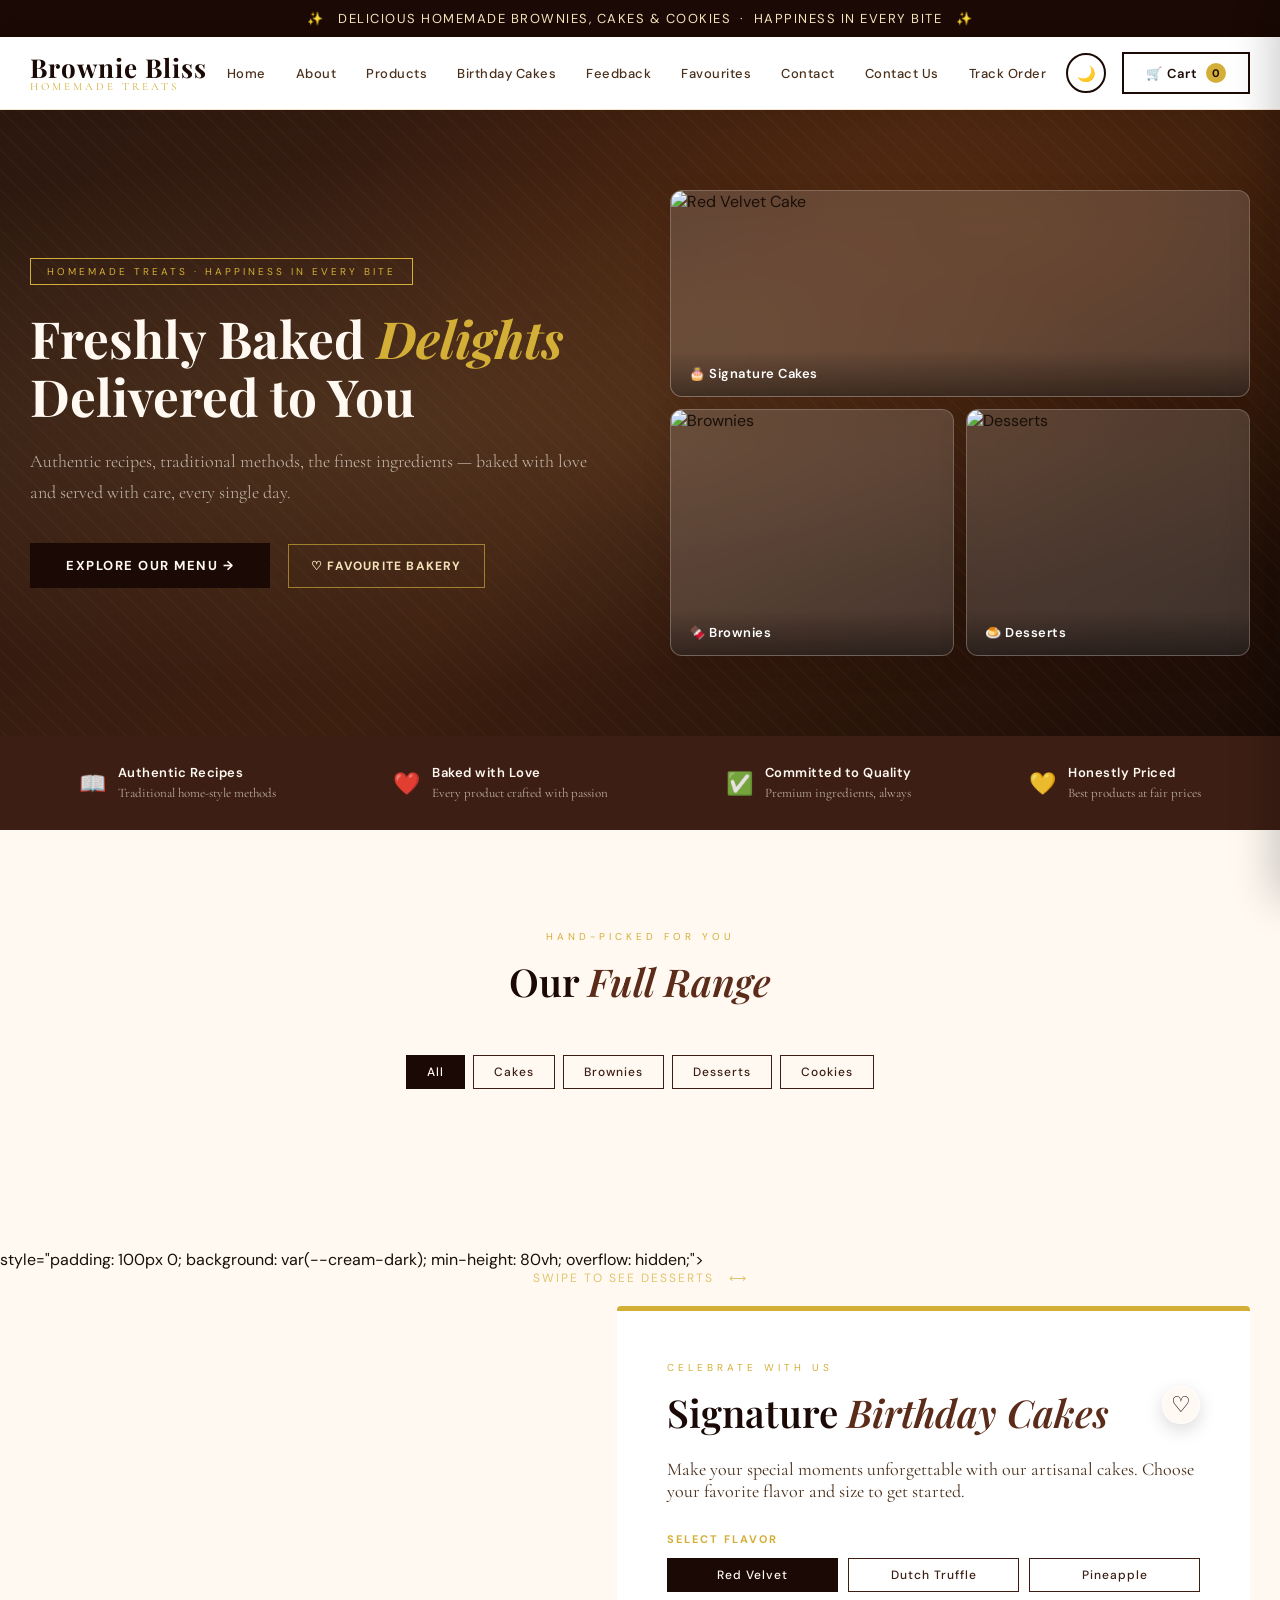
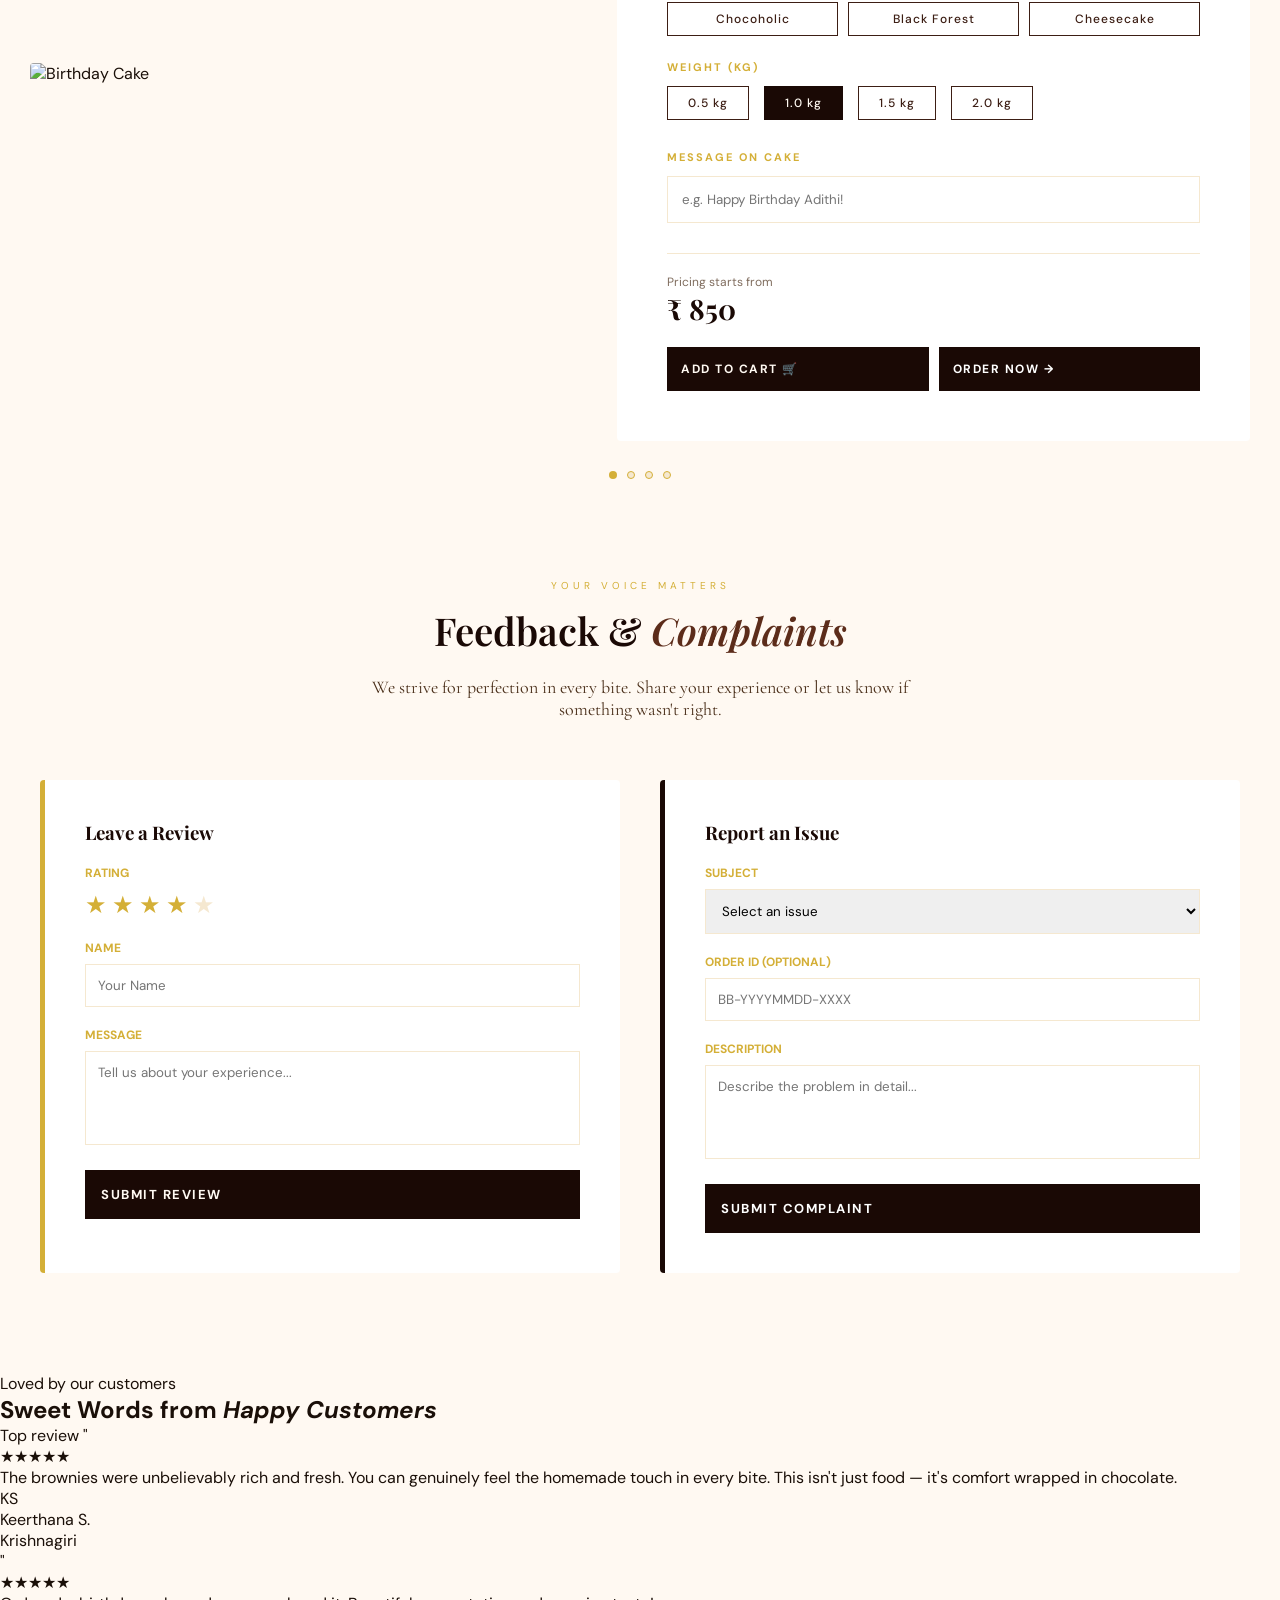
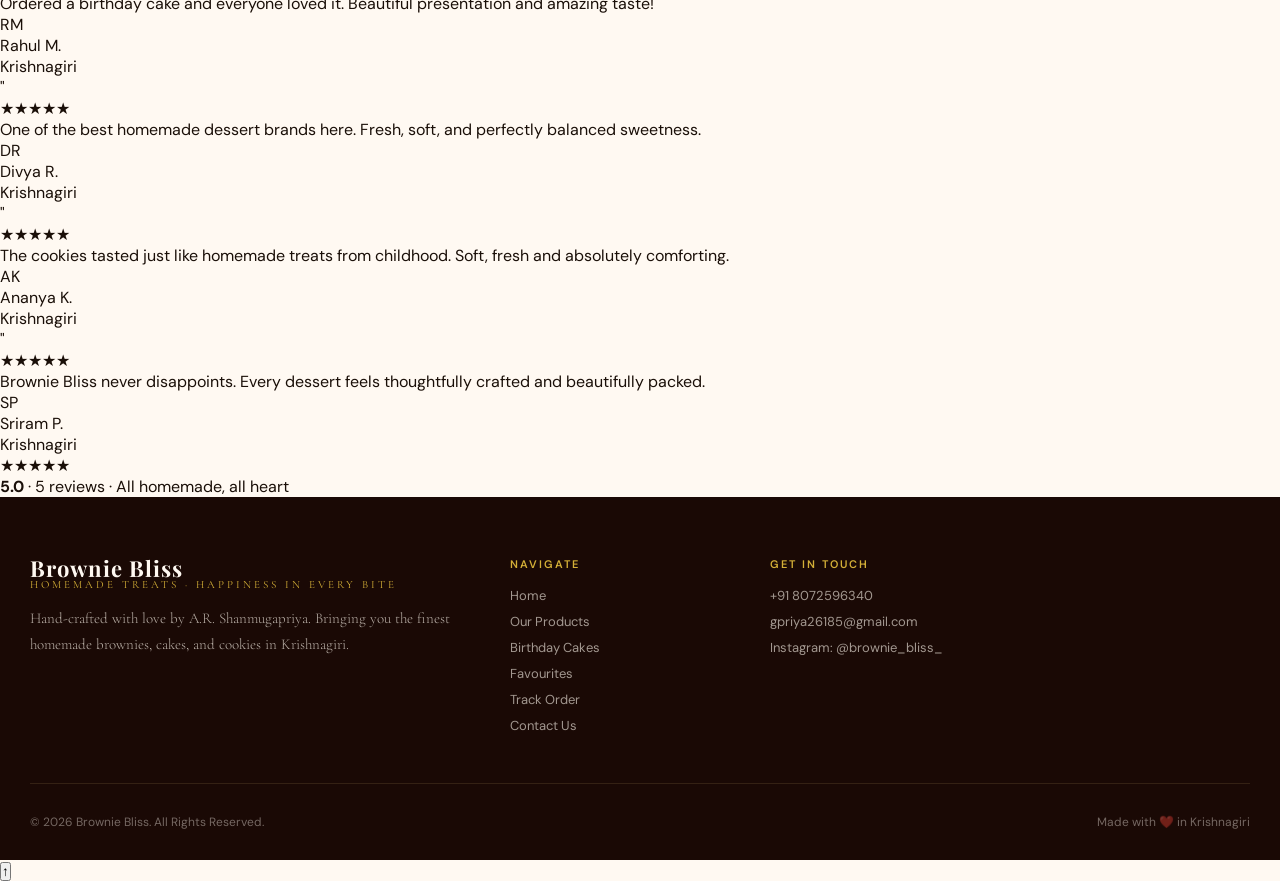
==== commit f143e664: "Add smooth scroll reveal animations across website" ====
--- a/public/index.html
+++ b/public/index.html
@@ -4,11 +4,13 @@
 <head>
   <meta charset="UTF-8">
   <meta name="viewport" content="width=device-width, initial-scale=1.0">
+  <link rel="icon" type="image/png" href="assets/favicon.png">
   <title>Brownie Bliss — Happiness in Every Bite</title>
   <link
     href="https://fonts.googleapis.com/css2?family=Playfair+Display:ital,wght@0,400;0,600;0,700;1,400&family=Cormorant+Garamond:wght@300;400;500&family=DM+Sans:wght@300;400;500&display=swap"
     rel="stylesheet">
   <link rel="stylesheet" href="style.css">
+  
   <!-- Theme init: sets dark class synchronously before first paint (no flash) -->
   <script>
     (function () {
@@ -36,8 +38,11 @@
       <nav>
         <a href="index.html#home">Home</a>
         <a href="about.html">About</a>
-        <a href="index.html#products">Products</a>
+        <a href="products.html">Products</a>
         <a href="index.html#birthday">Birthday Cakes</a>
+        <a href="#feedback">Feedback</a>
+        <a href="favourites.html">Favourites <span class="nav-count" data-favourites-count style="display:none">0</span></a>
+        <a href="index.html#contact">Contact</a>
         <a href="contact.html">Contact Us</a>
         <a href="track.html">Track Order</a>
       </nav>
@@ -58,88 +63,151 @@
   </header>
 <div class="mobile-menu" id="mobileMenu">
   <a href="index.html#home">Home</a>
-  <a href="index.html#products">Products</a>
+  <a href="products.html">Products</a>
   <a href="index.html#birthday">Birthday Cakes</a>
   <a href="index.html#contact">Contact</a>
   <a href="track.html">Track Order</a>
 </div>
-  <!-- HERO -->
-  <section class="hero">
-    <div class="hero-bg"></div>
-    <div class="hero-pattern"></div>
-    <div class="hero-content">
-      <div class="hero-text">
-        <span class="hero-badge">Homemade Treats · Happiness in every bite</span>
-        <h1 class="hero-title">
-          Freshly Baked <em>Delights</em><br>Delivered to You
-        </h1>
-        <p class="hero-desc">Authentic recipes, traditional methods, the finest ingredients — baked with love
-          and served
-          with care, every single day.</p>
-        <a href="#products" class="hero-cta" style="text-decoration: none;">
-          Explore Our Menu &rarr;
-        </a>
-      </div>
-      <div class="hero-visual">
-        <div class="hero-card">
-          <img src="https://theobroma.in/cdn/shop/files/redvelvet-theo.jpg?v=1701321860" alt="Red Velvet Cake">
-          <div class="hero-card-label">🎂 Signature Cakes</div>
-        </div>
-        <div class="hero-card">
-          <img src="https://theobroma.in/cdn/shop/files/OverloadBrownie_400x400.jpg?v=1711183338" alt="Brownies">
-          <div class="hero-card-label">🍫 Brownies</div>
-        </div>
-        <div class="hero-card">
-          <img src="https://theobroma.in/cdn/shop/files/Delicacies-04.jpg?v=1681320427" alt="Desserts">
-          <div class="hero-card-label">🍮 Desserts</div>
-        </div>
-      </div>
-    </div>
-  </section>
-
+<!-- HERO -->
+<section class="hero">
+  <div class="hero-bg"></div>
+  <div class="hero-pattern"></div>
+
+  <div class="hero-content">
+
+    <div class="hero-text" data-aos="fade-right">
+
+      <span class="hero-badge">
+        Homemade Treats · Happiness in every bite
+      </span>
+
+      <h1 class="hero-title">
+        Freshly Baked <em>Delights</em><br>
+        Delivered to You
+      </h1>
+
+      <p class="hero-desc">
+        Authentic recipes, traditional methods, the finest ingredients —
+        baked with love and served with care, every single day.
+      </p>
+
+      <a href="#products" class="hero-cta" style="text-decoration: none;">
+        Explore Our Menu &rarr;
+      </a>
+
+      <button
+        class="hero-favourite-btn"
+        type="button"
+        data-fav-type="bakeries"
+        data-fav-id="brownie-bliss"
+        aria-pressed="false"
+        onclick="toggleBakeryFavourite()">
+
+        &#9825; Favourite Bakery
+
+      </button>
+
+    </div>
+
+    <div class="hero-visual" data-aos="fade-left">
+
+      <div class="hero-card">
+
+        <img
+          src="https://theobroma.in/cdn/shop/files/redvelvet-theo.jpg?v=1701321860"
+          alt="Red Velvet Cake">
+
+        <div class="hero-card-label">
+          🎂 Signature Cakes
+        </div>
+
+      </div>
+
+      <div class="hero-card">
+
+        <img
+          src="https://theobroma.in/cdn/shop/files/OverloadBrownie_400x400.jpg?v=1711183338"
+          alt="Brownies">
+
+        <div class="hero-card-label">
+          🍫 Brownies
+        </div>
+
+      </div>
+
+      <div class="hero-card">
+
+        <img
+          src="https://theobroma.in/cdn/shop/files/Delicacies-04.jpg?v=1681320427"
+          alt="Desserts">
+
+        <div class="hero-card-label">
+          🍮 Desserts
+        </div>
+
+      </div>
+
+    </div>
+
+  </div>
+</section>
   <!-- VALUES STRIP -->
-  <div class="values-strip" id="about">
-    <div class="values-inner">
-      <div class="value-item">
-        <span class="value-icon">📖</span>
-        <div class="value-text">
-          <strong>Authentic Recipes</strong>
-          <span>Traditional home-style methods</span>
-        </div>
-      </div>
-      <div class="value-item">
-        <span class="value-icon">❤️</span>
-        <div class="value-text">
-          <strong>Baked with Love</strong>
-          <span>Every product crafted with passion</span>
-        </div>
-      </div>
-      <div class="value-item">
-        <span class="value-icon">✅</span>
-        <div class="value-text">
-          <strong>Committed to Quality</strong>
-          <span>Premium ingredients, always</span>
-        </div>
-      </div>
-      <div class="value-item">
-        <span class="value-icon">💛</span>
-        <div class="value-text">
-          <strong>Honestly Priced</strong>
-          <span>Best products at fair prices</span>
-        </div>
-      </div>
-    </div>
+<div class="values-strip" id="about">
+
+  <div class="values-inner" data-aos="fade-up">
+
+    <div class="value-item">
+      <span class="value-icon">📖</span>
+
+      <div class="value-text">
+        <strong>Authentic Recipes</strong>
+        <span>Traditional home-style methods</span>
+      </div>
+    </div>
+
+    <div class="value-item">
+      <span class="value-icon">❤️</span>
+
+      <div class="value-text">
+        <strong>Baked with Love</strong>
+        <span>Every product crafted with passion</span>
+      </div>
+    </div>
+
+    <div class="value-item">
+      <span class="value-icon">✅</span>
+
+      <div class="value-text">
+        <strong>Committed to Quality</strong>
+        <span>Premium ingredients, always</span>
+      </div>
+    </div>
+
+    <div class="value-item">
+      <span class="value-icon">💛</span>
+
+      <div class="value-text">
+        <strong>Honestly Priced</strong>
+        <span>Best products at fair prices</span>
+      </div>
+    </div>
+
   </div>
-
-
-
+</div>
   <!-- PRODUCTS SECTION -->
   <section class="products-section" id="products" style="padding: 100px 30px; background: var(--cream);">
     <div class="products-inner">
-      <div class="section-header">
-        <span class="section-label">Hand-picked for you</span>
-        <h2 class="section-title">Our <em>Full Range</em></h2>
-      </div>
+      <div class="section-header" data-aos="fade-up">
+
+  <span class="section-label">
+    Hand-picked for you
+  </span>
+
+  <h2 class="section-title">
+    Our <em>Full Range</em>
+  </h2>
+
+</div>
 
       <div class="filter-tabs" style="margin-bottom: 60px;">
         <button class="filter-tab active" onclick="filterProducts('all', this)">All</button>
@@ -153,186 +221,493 @@
     </div>
   </section>
 
-  <!-- BIRTHDAY CAKES SECTION -->
-  <section class="birthday-section" id="birthday"
-    style="padding: 100px 30px; background: var(--cream-dark); min-height: 80vh;">
-    <div
-      style="max-width: 1300px; margin: 0 auto; display: grid; grid-template-columns: 1fr 1.2fr; gap: 60px; align-items: center;">
-      <div class="birthday-visual">
-        <img id="birthdayCakeImg" src="https://theobroma.in/cdn/shop/files/redvelvet-theo.jpg?v=1701321860"
-          alt="Birthday Cake"
-          style="width: 100%; height: 550px; object-fit: cover; border-radius: 4px; box-shadow: var(--shadow);">
-      </div>
-      <div class="birthday-card"
-        style="background: var(--white); padding: 50px; border-radius: 4px; box-shadow: var(--shadow); border-top: 5px solid var(--gold);">
-        <span class="section-label">Celebrate with Us</span>
-        <h2 class="section-title" style="margin-bottom: 20px;">Signature <em>Birthday Cakes</em></h2>
-        <p
-          style="margin-bottom: 30px; color: var(--text-mid); font-family: 'Cormorant Garamond', serif; font-size: 18px;">
-          Make your special moments unforgettable with our artisanal cakes. Choose your favorite flavor and
-          size to get
-          started.
+  <!-- BIRTHDAY & DESSERT SLIDER SECTION -->
+  <section class="birthday-section" data-aos="fade-up"></section>
+    style="padding: 100px 0; background: var(--cream-dark); min-height: 80vh; overflow: hidden;">
+    
+    <!-- Slider Hint -->
+    <div style="text-align: center; margin-bottom: 20px; font-size: 12px; color: var(--gold); letter-spacing: 2px; text-transform: uppercase; opacity: 0.7;">
+      Swipe to see Desserts &nbsp; ⟷
+    </div>
+
+    <div class="birthday-slider" style="display: flex; overflow-x: auto; scroll-snap-type: x mandatory; -webkit-overflow-scrolling: touch; scroll-behavior: smooth;">
+      
+      <!-- SLIDE 1: BIRTHDAY CAKES -->
+      <div class="bday-slide" style="flex: 0 0 100%; scroll-snap-align: start; padding: 0 30px;">
+        <div style="max-width: 1300px; margin: 0 auto; display: grid; grid-template-columns: 1fr 1.2fr; gap: 60px; align-items: center;">
+          <div class="birthday-visual">
+            <img id="birthdayCakeImg" src="https://theobroma.in/cdn/shop/files/redvelvet-theo.jpg?v=1701321860"
+              alt="Birthday Cake"
+              style="width: 100%; height: 550px; object-fit: cover; border-radius: 4px; box-shadow: var(--shadow);">
+          </div>
+          <div class="birthday-card"
+            style="background: var(--white); padding: 50px; border-radius: 4px; box-shadow: var(--shadow); border-top: 5px solid var(--gold);">
+            <span class="section-label">Celebrate with Us</span>
+            <div class="birthday-title-row">
+              <h2 class="section-title" style="margin-bottom: 20px;">Signature <em>Birthday Cakes</em></h2>
+              <button id="birthdayFavoriteBtn" class="favorite-btn favorite-btn-inline" type="button"
+                aria-label="Toggle birthday cake favourite" aria-pressed="false" onclick="toggleBirthdayFavourite()">&#9825;</button>
+            </div>
+            <p
+              style="margin-bottom: 30px; color: var(--text-mid); font-family: 'Cormorant Garamond', serif; font-size: 18px;">
+              Make your special moments unforgettable with our artisanal cakes. Choose your favorite flavor and
+              size to get
+              started.
+            </p>
+    
+            <div style="margin-bottom: 24px;">
+              <label
+                style="display: block; font-size: 11px; letter-spacing: 2px; text-transform: uppercase; color: var(--gold); margin-bottom: 12px; font-weight: 700;">Select
+                Flavor</label>
+              <div style="display: grid; grid-template-columns: repeat(3, 1fr); gap: 10px;">
+      <button class="filter-tab flavor-btn active" onclick="updateBirthdayCake('Red Velvet')">
+        Red Velvet
+      </button>
+    
+      <button class="filter-tab flavor-btn" onclick="updateBirthdayCake('Dutch Truffle')">
+        Dutch Truffle
+      </button>
+    
+      <button class="filter-tab flavor-btn" onclick="updateBirthdayCake('Pineapple')">
+        Pineapple
+      </button>
+    
+      <button class="filter-tab flavor-btn" onclick="updateBirthdayCake('Chocoholic')">
+        Chocoholic
+      </button>
+    
+      <button class="filter-tab flavor-btn" onclick="updateBirthdayCake('Black Forest')">
+        Black Forest
+      </button>
+    
+      <button class="filter-tab flavor-btn" onclick="updateBirthdayCake('Cheesecake')">
+        Cheesecake
+      </button>
+    </div>
+            </div>
+    
+            <div style="margin-bottom: 30px;">
+              <label
+                style="display: block; font-size: 11px; letter-spacing: 2px; text-transform: uppercase; color: var(--gold); margin-bottom: 12px; font-weight: 700;">Weight
+                (kg)</label>
+              <div style="display: flex; gap: 15px;">
+                <button class="filter-tab" onclick="setCakeWeight('0.5')">0.5 kg</button>
+                <button class="filter-tab active" onclick="setCakeWeight('1.0')">1.0 kg</button>
+                <button class="filter-tab" onclick="setCakeWeight('1.5')">1.5 kg</button>
+                <button class="filter-tab" onclick="setCakeWeight('2.0')">2.0 kg</button>
+              </div>
+            </div>
+    
+            <div style="margin-bottom: 30px;">
+              <label
+                style="display: block; font-size: 11px; letter-spacing: 2px; text-transform: uppercase; color: var(--gold); margin-bottom: 12px; font-weight: 700;">Message
+                on Cake</label>
+              <input type="text" id="cakeMessage" placeholder="e.g. Happy Birthday Adithi!"
+                style="width: 100%; padding: 14px; border: 1px solid var(--cream-dark); outline: none; font-family: 'DM Sans', sans-serif;">
+            </div>
+    
+            <div
+              style="display: flex; flex-direction: column; gap: 10px; padding-top: 20px; border-top: 1px solid var(--cream-dark);">
+              <div style="display: flex; justify-content: space-between; align-items: center; margin-bottom: 10px;">
+                <div>
+                  <span style="display: block; font-size: 12px; color: var(--text-mid); opacity: 0.7;">Pricing
+                    starts
+                    from</span>
+                  <span id="cakePrice"
+                    style="font-family: 'Playfair Display', serif; font-size: 28px; font-weight: 700; color: var(--brown-dark);">₹
+                    850</span>
+                </div>
+              </div>
+              <div style="display: grid; grid-template-columns: 1fr 1fr; gap: 10px;">
+                <button class="hero-cta" style="padding: 14px; font-size: 12px;" onclick="addBirthdayToCart()">
+                  Add to Cart 🛒
+                </button>
+                <button class="hero-cta" style="padding: 14px; font-size: 12px; background: var(--brown-dark); color: var(--white);" onclick="openCheckout()">
+                  Order Now &rarr;
+                </button>
+              </div>
+            </div>
+          </div>
+        </div>
+      </div>
+
+      <!-- SLIDE 2: DESSERTS -->
+      <div class="bday-slide" style="flex: 0 0 100%; scroll-snap-align: start; padding: 0 30px;">
+        <div style="max-width: 1300px; margin: 0 auto; display: grid; grid-template-columns: 1fr 1.2fr; gap: 60px; align-items: center;">
+          <div class="birthday-visual">
+            <img id="dessertImg" src="https://theobroma.in/cdn/shop/files/Delicacies-04.jpg?v=1681320427"
+              alt="Desserts"
+              style="width: 100%; height: 550px; object-fit: cover; border-radius: 4px; box-shadow: var(--shadow);">
+          </div>
+          <div class="birthday-card"
+            style="background: var(--white); padding: 50px; border-radius: 4px; box-shadow: var(--shadow); border-top: 5px solid var(--gold);">
+            <span class="section-label">Sweet Treats</span>
+            <h2 class="section-title" style="margin-bottom: 20px;">Exquisite <em>Desserts</em></h2>
+            <p
+              style="margin-bottom: 30px; color: var(--text-mid); font-family: 'Cormorant Garamond', serif; font-size: 18px;">
+              Indulge in our curated collection of fine desserts. From macarons to cheesecakes, every bite is a celebration of flavor and craftsmanship.
+            </p>
+    
+            <div style="margin-bottom: 24px;">
+              <label
+                style="display: block; font-size: 11px; letter-spacing: 2px; text-transform: uppercase; color: var(--gold); margin-bottom: 12px; font-weight: 700;">Select
+                Variety</label>
+              <div style="display: grid; grid-template-columns: repeat(3, 1fr); gap: 10px;">
+                <button class="filter-tab active">Macarons</button>
+                <button class="filter-tab">Tarts</button>
+                <button class="filter-tab">Pastries</button>
+                <button class="filter-tab">Cupcakes</button>
+                <button class="filter-tab">Mousse</button>
+                <button class="filter-tab">Donuts</button>
+              </div>
+            </div>
+    
+            <div style="margin-bottom: 30px;">
+              <label
+                style="display: block; font-size: 11px; letter-spacing: 2px; text-transform: uppercase; color: var(--gold); margin-bottom: 12px; font-weight: 700;">Box
+                Size</label>
+              <div style="display: flex; gap: 15px;">
+                <button class="filter-tab">Box of 2</button>
+                <button class="filter-tab active">Box of 4</button>
+                <button class="filter-tab">Box of 6</button>
+                <button class="filter-tab">Box of 12</button>
+              </div>
+            </div>
+    
+            <div style="margin-bottom: 30px;">
+              <label
+                style="display: block; font-size: 11px; letter-spacing: 2px; text-transform: uppercase; color: var(--gold); margin-bottom: 12px; font-weight: 700;">Special
+                Request</label>
+              <input type="text" placeholder="e.g. Less sugar, Eggless"
+                style="width: 100%; padding: 14px; border: 1px solid var(--cream-dark); outline: none; font-family: 'DM Sans', sans-serif;">
+            </div>
+    
+            <div
+              style="display: flex; flex-direction: column; gap: 10px; padding-top: 20px; border-top: 1px solid var(--cream-dark);">
+              <div style="display: flex; justify-content: space-between; align-items: center; margin-bottom: 10px;">
+                <div>
+                  <span style="display: block; font-size: 12px; color: var(--text-mid); opacity: 0.7;">Pricing
+                    starts
+                    from</span>
+                  <span
+                    style="font-family: 'Playfair Display', serif; font-size: 28px; font-weight: 700; color: var(--brown-dark);">₹
+                    350</span>
+                </div>
+              </div>
+              <div style="display: grid; grid-template-columns: 1fr 1fr; gap: 10px;">
+                <button class="hero-cta" style="padding: 14px; font-size: 12px;" onclick="addDessertToCart()">
+                  Add to Cart 🛒
+                </button>
+                <button class="hero-cta" style="padding: 14px; font-size: 12px; background: var(--brown-dark); color: var(--white);" onclick="openCheckout()">
+                  Order Now &rarr;
+                </button>
+              </div>
+            </div>
+          </div>
+        </div>
+      </div>
+
+      <!-- SLIDE 3: BROWNIES -->
+      <div class="bday-slide" style="flex: 0 0 100%; scroll-snap-align: start; padding: 0 30px;">
+        <div style="max-width: 1300px; margin: 0 auto; display: grid; grid-template-columns: 1fr 1.2fr; gap: 60px; align-items: center;">
+          <div class="birthday-visual">
+            <img id="brownieImg" src="https://theobroma.in/cdn/shop/files/OverloadBrownie_400x400.jpg?v=1711183338"
+              alt="Brownies"
+              style="width: 100%; height: 550px; object-fit: cover; border-radius: 4px; box-shadow: var(--shadow);">
+          </div>
+          <div class="birthday-card"
+            style="background: var(--white); padding: 50px; border-radius: 4px; box-shadow: var(--shadow); border-top: 5px solid var(--gold);">
+            <span class="section-label">Fudgy Delights</span>
+            <h2 class="section-title" style="margin-bottom: 20px;">Signature <em>Brownies</em></h2>
+            <p
+              style="margin-bottom: 30px; color: var(--text-mid); font-family: 'Cormorant Garamond', serif; font-size: 18px;">
+              Our brownies are legendary. Fudgy, decadent, and made with the finest Belgian chocolate for an unparalleled cocoa experience.
+            </p>
+    
+            <div style="margin-bottom: 24px;">
+              <label
+                style="display: block; font-size: 11px; letter-spacing: 2px; text-transform: uppercase; color: var(--gold); margin-bottom: 12px; font-weight: 700;">Select
+                Flavor</label>
+              <div style="display: grid; grid-template-columns: repeat(3, 1fr); gap: 10px;">
+                <button class="filter-tab active">Walnut</button>
+                <button class="filter-tab">Overload</button>
+                <button class="filter-tab">Nutella</button>
+                <button class="filter-tab">Red Velvet</button>
+                <button class="filter-tab">Cookie</button>
+                <button class="filter-tab">Assorted</button>
+              </div>
+            </div>
+    
+            <div style="margin-bottom: 30px;">
+              <label
+                style="display: block; font-size: 11px; letter-spacing: 2px; text-transform: uppercase; color: var(--gold); margin-bottom: 12px; font-weight: 700;">Pack
+                Size</label>
+              <div style="display: flex; gap: 15px;">
+                <button class="filter-tab">Pack of 1</button>
+                <button class="filter-tab active">Pack of 4</button>
+                <button class="filter-tab">Pack of 6</button>
+                <button class="filter-tab">Pack of 12</button>
+              </div>
+            </div>
+    
+            <div style="margin-bottom: 30px;">
+              <label
+                style="display: block; font-size: 11px; letter-spacing: 2px; text-transform: uppercase; color: var(--gold); margin-bottom: 12px; font-weight: 700;">Gift
+                Wrap</label>
+              <div style="display: flex; gap: 15px;">
+                <button class="filter-tab active">Standard</button>
+                <button class="filter-tab">Premium Gold</button>
+              </div>
+            </div>
+    
+            <div
+              style="display: flex; flex-direction: column; gap: 10px; padding-top: 20px; border-top: 1px solid var(--cream-dark);">
+              <div style="display: flex; justify-content: space-between; align-items: center; margin-bottom: 10px;">
+                <div>
+                  <span style="display: block; font-size: 12px; color: var(--text-mid); opacity: 0.7;">Pricing
+                    starts
+                    from</span>
+                  <span
+                    style="font-family: 'Playfair Display', serif; font-size: 28px; font-weight: 700; color: var(--brown-dark);">₹
+                    250</span>
+                </div>
+              </div>
+              <div style="display: grid; grid-template-columns: 1fr 1fr; gap: 10px;">
+                <button class="hero-cta" style="padding: 14px; font-size: 12px;" onclick="addBrownieToCart()">
+                  Add to Cart 🛒
+                </button>
+                <button class="hero-cta" style="padding: 14px; font-size: 12px; background: var(--brown-dark); color: var(--white);" onclick="openCheckout()">
+                  Order Now &rarr;
+                </button>
+              </div>
+            </div>
+          </div>
+        </div>
+      </div>
+
+      <!-- SLIDE 4: COOKIES -->
+      <div class="bday-slide" style="flex: 0 0 100%; scroll-snap-align: start; padding: 0 30px;">
+        <div style="max-width: 1300px; margin: 0 auto; display: grid; grid-template-columns: 1fr 1.2fr; gap: 60px; align-items: center;">
+          <div class="birthday-visual">
+            <img id="cookieImg" src="https://www.shugarysweets.com/wp-content/uploads/2020/05/chocolate-chip-cookies-recipe.jpg"
+              alt="Cookies"
+              style="width: 100%; height: 550px; object-fit: cover; border-radius: 4px; box-shadow: var(--shadow);">
+          </div>
+          <div class="birthday-card"
+            style="background: var(--white); padding: 50px; border-radius: 4px; box-shadow: var(--shadow); border-top: 5px solid var(--gold);">
+            <span class="section-label">Freshly Baked</span>
+            <h2 class="section-title" style="margin-bottom: 20px;">Gourmet <em>Cookies</em></h2>
+            <p
+              style="margin-bottom: 30px; color: var(--text-mid); font-family: 'Cormorant Garamond', serif; font-size: 18px;">
+              Golden, crispy on the edges, and chewy in the middle. Our cookies are packed with premium chocolate chips and baked to perfection.
+            </p>
+    
+            <div style="margin-bottom: 24px;">
+              <label
+                style="display: block; font-size: 11px; letter-spacing: 2px; text-transform: uppercase; color: var(--gold); margin-bottom: 12px; font-weight: 700;">Select Variety</label>
+              <div style="display: grid; grid-template-columns: repeat(3, 1fr); gap: 10px;">
+                <button class="filter-tab active">Choco Chip</button>
+                <button class="filter-tab">Double Choco</button>
+                <button class="filter-tab">Oatmeal Raisin</button>
+                <button class="filter-tab">Almond Biscotti</button>
+                <button class="filter-tab">Red Velvet</button>
+                <button class="filter-tab">Assorted</button>
+              </div>
+            </div>
+    
+            <div style="margin-bottom: 30px;">
+              <label
+                style="display: block; font-size: 11px; letter-spacing: 2px; text-transform: uppercase; color: var(--gold); margin-bottom: 12px; font-weight: 700;">Pack Size</label>
+              <div style="display: flex; gap: 15px;">
+                <button class="filter-tab">Box of 2</button>
+                <button class="filter-tab active">Box of 6</button>
+                <button class="filter-tab">Box of 12</button>
+                <button class="filter-tab">Gift Tin</button>
+              </div>
+            </div>
+    
+            <div
+              style="display: flex; flex-direction: column; gap: 10px; padding-top: 20px; border-top: 1px solid var(--cream-dark);">
+              <div style="display: flex; justify-content: space-between; align-items: center; margin-bottom: 10px;">
+                <div>
+                  <span style="display: block; font-size: 12px; color: var(--text-mid); opacity: 0.7;">Pricing starts from</span>
+                  <span
+                    style="font-family: 'Playfair Display', serif; font-size: 28px; font-weight: 700; color: var(--brown-dark);">₹ 250</span>
+                </div>
+              </div>
+              <div style="display: grid; grid-template-columns: 1fr 1fr; gap: 10px;">
+                <button class="hero-cta" style="padding: 14px; font-size: 12px;" onclick="addCookieToCart()">
+                  Add to Cart 🛒
+                </button>
+                <button class="hero-cta" style="padding: 14px; font-size: 12px; background: var(--brown-dark); color: var(--white);" onclick="openCheckout()">
+                  Order Now &rarr;
+                </button>
+              </div>
+            </div>
+          </div>
+        </div>
+      </div>
+
+    </div>
+
+    <!-- Slider Navigation Dots -->
+    <div style="display: flex; justify-content: center; gap: 10px; margin-top: 30px;">
+      <div style="width: 8px; height: 8px; border-radius: 50%; background: var(--gold); cursor: pointer;"></div>
+      <div style="width: 8px; height: 8px; border-radius: 50%; background: var(--cream-dark); border: 1px solid var(--gold); cursor: pointer;"></div>
+      <div style="width: 8px; height: 8px; border-radius: 50%; background: var(--cream-dark); border: 1px solid var(--gold); cursor: pointer;"></div>
+      <div style="width: 8px; height: 8px; border-radius: 50%; background: var(--cream-dark); border: 1px solid var(--gold); cursor: pointer;"></div>
+    </div>
+
+  </section>
+
+  <!-- FEEDBACK & COMPLAINTS SECTION -->
+  <section id="feedback" style="padding: 100px 24px; background: var(--cream);">
+    <div style="max-width: 1200px; margin: 0 auto;">
+      <div style="text-align: center; margin-bottom: 60px;">
+        <span class="section-label">Your Voice Matters</span>
+        <h2 class="section-title">Feedback & <em>Complaints</em></h2>
+        <p style="max-width: 600px; margin: 20px auto; color: var(--text-mid); font-family: 'Cormorant Garamond', serif; font-size: 18px;">
+          We strive for perfection in every bite. Share your experience or let us know if something wasn't right.
+
         </p>
-
-        <div style="margin-bottom: 24px;">
-          <label
-            style="display: block; font-size: 11px; letter-spacing: 2px; text-transform: uppercase; color: var(--gold); margin-bottom: 12px; font-weight: 700;">Select
-            Flavor</label>
-          <div style="display: grid; grid-template-columns: repeat(3, 1fr); gap: 10px;">
-  <button class="filter-tab flavor-btn active" onclick="updateBirthdayCake('Red Velvet')">
-    Red Velvet
-  </button>
-
-  <button class="filter-tab flavor-btn" onclick="updateBirthdayCake('Dutch Truffle')">
-    Dutch Truffle
-  </button>
-
-  <button class="filter-tab flavor-btn" onclick="updateBirthdayCake('Pineapple')">
-    Pineapple
-  </button>
-
-  <button class="filter-tab flavor-btn" onclick="updateBirthdayCake('Chocoholic')">
-    Chocoholic
-  </button>
-
-  <button class="filter-tab flavor-btn" onclick="updateBirthdayCake('Black Forest')">
-    Black Forest
-  </button>
-
-  <button class="filter-tab flavor-btn" onclick="updateBirthdayCake('Cheesecake')">
-    Cheesecake
-  </button>
-</div>
-        </div>
-
-        <div style="margin-bottom: 30px;">
-          <label
-            style="display: block; font-size: 11px; letter-spacing: 2px; text-transform: uppercase; color: var(--gold); margin-bottom: 12px; font-weight: 700;">Weight
-            (kg)</label>
-          <div style="display: flex; gap: 15px;">
-            <button class="filter-tab" onclick="setCakeWeight('0.5')">0.5 kg</button>
-            <button class="filter-tab active" onclick="setCakeWeight('1.0')">1.0 kg</button>
-            <button class="filter-tab" onclick="setCakeWeight('1.5')">1.5 kg</button>
-            <button class="filter-tab" onclick="setCakeWeight('2.0')">2.0 kg</button>
-          </div>
-        </div>
-
-        <div style="margin-bottom: 30px;">
-          <label
-            style="display: block; font-size: 11px; letter-spacing: 2px; text-transform: uppercase; color: var(--gold); margin-bottom: 12px; font-weight: 700;">Message
-            on Cake</label>
-          <input type="text" id="cakeMessage" placeholder="e.g. Happy Birthday Adithi!"
-            style="width: 100%; padding: 14px; border: 1px solid var(--cream-dark); outline: none; font-family: 'DM Sans', sans-serif;">
-        </div>
-
-        <div
-          style="display: flex; justify-content: space-between; align-items: center; padding-top: 20px; border-top: 1px solid var(--cream-dark);">
-          <div>
-            <span style="display: block; font-size: 12px; color: var(--text-mid); opacity: 0.7;">Pricing
-              starts
-              from</span>
-            <span id="cakePrice"
-              style="font-family: 'Playfair Display', serif; font-size: 28px; font-weight: 700; color: var(--brown-dark);">₹
-              850</span>
-          </div>
-          <button class="hero-cta" style="padding: 16px 40px;" onclick="addBirthdayToCart()">
-            Reserve Now &rarr;
-          </button>
-        </div>
+      </div>
+
+      <div style="display: grid; grid-template-columns: 1fr 1fr; gap: 40px;">
+        
+        <!-- Feedback Area -->
+        <div style="background: var(--white); padding: 40px; border-radius: 4px; box-shadow: var(--shadow); border-left: 5px solid var(--gold);">
+          <h3 style="font-family: 'Playfair Display', serif; margin-bottom: 20px; color: var(--brown-dark);">Leave a Review</h3>
+          <form onsubmit="event.preventDefault(); showToast('Thank you for your feedback! ⭐'); this.reset();">
+            <div style="margin-bottom: 20px;">
+              <label style="display: block; font-size: 12px; font-weight: 700; color: var(--gold); margin-bottom: 8px; text-transform: uppercase;">Rating</label>
+              <div style="display: flex; gap: 5px; font-size: 24px; color: var(--gold); cursor: pointer;">
+                <span>★</span><span>★</span><span>★</span><span>★</span><span style="color: var(--cream-dark);">★</span>
+              </div>
+            </div>
+            <div style="margin-bottom: 20px;">
+              <label style="display: block; font-size: 12px; font-weight: 700; color: var(--gold); margin-bottom: 8px; text-transform: uppercase;">Name</label>
+              <input type="text" placeholder="Your Name" required
+                style="width: 100%; padding: 12px; border: 1px solid var(--cream-dark); outline: none; font-family: 'DM Sans', sans-serif;">
+            </div>
+            <div style="margin-bottom: 20px;">
+              <label style="display: block; font-size: 12px; font-weight: 700; color: var(--gold); margin-bottom: 8px; text-transform: uppercase;">Message</label>
+              <textarea placeholder="Tell us about your experience..." rows="4" required
+                style="width: 100%; padding: 12px; border: 1px solid var(--cream-dark); outline: none; font-family: 'DM Sans', sans-serif; resize: none;"></textarea>
+            </div>
+            <button class="hero-cta" type="submit" style="width: 100%; padding: 16px;">Submit Review</button>
+          </form>
+        </div>
+
+        <!-- Complaint Area -->
+        <div style="background: var(--white); padding: 40px; border-radius: 4px; box-shadow: var(--shadow); border-left: 5px solid var(--brown-dark);">
+          <h3 style="font-family: 'Playfair Display', serif; margin-bottom: 20px; color: var(--brown-dark);">Report an Issue</h3>
+          <form onsubmit="event.preventDefault(); showToast('Complaint received. We will look into it. 🛠️'); this.reset();">
+            <div style="margin-bottom: 20px;">
+              <label style="display: block; font-size: 12px; font-weight: 700; color: var(--gold); margin-bottom: 8px; text-transform: uppercase;">Subject</label>
+              <select required style="width: 100%; padding: 12px; border: 1px solid var(--cream-dark); outline: none; font-family: 'DM Sans', sans-serif;">
+                <option value="">Select an issue</option>
+                <option value="delivery">Delivery Delay</option>
+                <option value="quality">Food Quality</option>
+                <option value="payment">Payment Issue</option>
+                <option value="other">Other</option>
+              </select>
+            </div>
+            <div style="margin-bottom: 20px;">
+              <label style="display: block; font-size: 12px; font-weight: 700; color: var(--gold); margin-bottom: 8px; text-transform: uppercase;">Order ID (Optional)</label>
+              <input type="text" placeholder="BB-YYYYMMDD-XXXX"
+                style="width: 100%; padding: 12px; border: 1px solid var(--cream-dark); outline: none; font-family: 'DM Sans', sans-serif;">
+            </div>
+            <div style="margin-bottom: 20px;">
+              <label style="display: block; font-size: 12px; font-weight: 700; color: var(--gold); margin-bottom: 8px; text-transform: uppercase;">Description</label>
+              <textarea placeholder="Describe the problem in detail..." rows="4" required
+                style="width: 100%; padding: 12px; border: 1px solid var(--cream-dark); outline: none; font-family: 'DM Sans', sans-serif; resize: none;"></textarea>
+            </div>
+            <button class="hero-cta" type="submit" style="width: 100%; padding: 16px; background: var(--brown-dark); color: var(--white);">Submit Complaint</button>
+          </form>
+        </div>
+
       </div>
     </div>
   </section>
 
-<!-- TESTIMONIALS -->
-<section class="testimonials-section">
-  <div class="products-inner">
-
-    <div class="section-header">
-      <span class="section-label">Loved by our customers</span>
-
-      <h2 class="section-title">
-        Sweet Words from <em>Happy Customers</em>
-      </h2>
-    </div>
-
-    <div class="testimonial-marquee">
-
-      <div class="testimonial-track">
-
-        <!-- CARD 1 -->
-        <div class="testimonial-card">
-
-          <div class="testimonial-stars">★★★★★</div>
-
-          <p>
-            “The brownies were unbelievably rich and fresh.
-            You can genuinely feel the homemade touch in every bite.”
-          </p>
-
-          <h4>— Keerthana S.</h4>
-
-        </div>
-
-        <!-- CARD 2 -->
-        <div class="testimonial-card">
-
-          <div class="testimonial-stars">★★★★★</div>
-
-          <p>
-            “Ordered a birthday cake and everyone loved it.
-            Beautiful presentation and amazing taste!”
-          </p>
-
-          <h4>— Rahul M.</h4>
-
-        </div>
-
-        <!-- CARD 3 -->
-        <div class="testimonial-card">
-
-          <div class="testimonial-stars">★★★★★</div>
-
-          <p>
-            “One of the best homemade dessert brands in Krishnagiri.
-            Fresh, soft and perfectly balanced sweetness.”
-          </p>
-
-          <h4>— Divya R.</h4>
-
-        </div>
-
-        <!-- CARD 4 -->
-        <div class="testimonial-card">
-
-          <div class="testimonial-stars">★★★★★</div>
-
-          <p>
-            “The cookies tasted just like homemade treats from childhood.
-            Soft, fresh and absolutely comforting.”
-          </p>
-
-          <h4>— Ananya K.</h4>
-
-        </div>
-
-        <!-- CARD 5 -->
-        <div class="testimonial-card">
-
-          <div class="testimonial-stars">★★★★★</div>
-
-          <p>
-            “Brownie Bliss never disappoints.
-            Every dessert feels thoughtfully crafted and beautifully packed.”
-          </p>
-
-          <h4>— Sriram P.</h4>
-
-        </div>
-
-      </div>
-
-    </div>
-
+
+<section class="bb-reviews">
+  <p class="eyebrow">Loved by our customers</p>
+  <h2>Sweet Words from <em>Happy Customers</em></h2>
+
+  <div class="reviews-grid">
+
+    <div class="review-card featured">
+      <span class="featured-badge">Top review</span>
+      <span class="quote-mark">"</span>
+      <div class="stars">★★★★★</div>
+      <p class="review-text">The brownies were unbelievably rich and fresh. You can genuinely feel the homemade touch in every bite. This isn't just food — it's comfort wrapped in chocolate.</p>
+      <div class="reviewer">
+        <div class="reviewer-avatar">KS</div>
+        <div>
+          <p class="reviewer-name">Keerthana S.</p>
+          <p class="reviewer-location">Krishnagiri</p>
+        </div>
+      </div>
+    </div>
+
+    <div class="review-card">
+      <span class="quote-mark">"</span>
+      <div class="stars">★★★★★</div>
+      <p class="review-text">Ordered a birthday cake and everyone loved it. Beautiful presentation and amazing taste!</p>
+      <div class="reviewer">
+        <div class="reviewer-avatar">RM</div>
+        <div>
+          <p class="reviewer-name">Rahul M.</p>
+          <p class="reviewer-location">Krishnagiri</p>
+        </div>
+      </div>
+    </div>
+
+    <div class="review-card">
+      <span class="quote-mark">"</span>
+      <div class="stars">★★★★★</div>
+      <p class="review-text">One of the best homemade dessert brands here. Fresh, soft, and perfectly balanced sweetness.</p>
+      <div class="reviewer">
+        <div class="reviewer-avatar">DR</div>
+        <div>
+          <p class="reviewer-name">Divya R.</p>
+          <p class="reviewer-location">Krishnagiri</p>
+        </div>
+      </div>
+    </div>
+
+    <div class="review-card">
+      <span class="quote-mark">"</span>
+      <div class="stars">★★★★★</div>
+      <p class="review-text">The cookies tasted just like homemade treats from childhood. Soft, fresh and absolutely comforting.</p>
+      <div class="reviewer">
+        <div class="reviewer-avatar">AK</div>
+        <div>
+          <p class="reviewer-name">Ananya K.</p>
+          <p class="reviewer-location">Krishnagiri</p>
+        </div>
+      </div>
+    </div>
+
+    <div class="review-card">
+      <span class="quote-mark">"</span>
+      <div class="stars">★★★★★</div>
+      <p class="review-text">Brownie Bliss never disappoints. Every dessert feels thoughtfully crafted and beautifully packed.</p>
+      <div class="reviewer">
+        <div class="reviewer-avatar">SP</div>
+        <div>
+          <p class="reviewer-name">Sriram P.</p>
+          <p class="reviewer-location">Krishnagiri</p>
+        </div>
+      </div>
+    </div>
+
+  </div>
+
+  <div class="bb-overall">
+    <span class="stars-big">★★★★★</span>
+    <p class="rating-text"><strong>5.0</strong> · 5 reviews · All homemade, all heart</p>
   </div>
 </section>
 
@@ -351,8 +726,9 @@
         <div class="footer-col">
           <h4>Navigate</h4>
           <a href="#home">Home</a>
-          <a href="#products">Our Products</a>
+          <a href="products.html">Our Products</a>
           <a href="#birthday">Birthday Cakes</a>
+          <a href="favourites.html">Favourites</a>
           <a href="track.html">Track Order</a>
           <a href="contact.html">Contact Us</a>
         </div>
@@ -373,6 +749,7 @@
         <span>Made with ❤️ in Krishnagiri</span>
       </div>
     </div>
+    
   </footer>
 
   <!-- SHARED COMPONENTS -->
@@ -397,8 +774,9 @@
 
   <!-- TOAST -->
   <div class="toast" id="toast"></div>
-
+  <button id="scrollTopBtn" onclick="scrollToTop()">↑</button>
   <script src="script.js"></script>
+  <script src="https://unpkg.com/aos@2.3.4/dist/aos.js"></script>
 </body>
 
-</html>+</html>
--- a/public/style.css
+++ b/public/style.css
@@ -1,3 +1,2632 @@
+style.css
+
+html {
+  scroll-behavior: smooth;
+}
+
+:root {
+  --color-primary: #4A2C0A;
+  --brown-mid: #3C1E14;
+  --color-accent: #D2691E;
+  --brand-red: #8B0000;
+  --gold: #D4AF37;
+  --gold-light: #F4E4BC;
+  --cream: #FFF9F2;
+  --cream-dark: #F5E8D0;
+  --text-dark: #1a0f08;
+  --text-mid: #4a2f1a;
+  --white: #fff;
+  --shadow-sm: 0 2px 4px rgba(26, 9, 5, 0.05);
+  --shadow-md: 0 10px 30px rgba(26, 9, 5, 0.1);
+  --shadow-lg: 0 20px 50px rgba(26, 9, 5, 0.15);
+  --radius-sm: 4px;
+  --radius-md: 12px;
+  --radius-lg: 20px;
+  --glass: rgba(255, 255, 255, 0.15);
+  --glass-border: rgba(255, 255, 255, 0.2);
+}
+
+html.dark {
+  --cream: #121212;
+  --cream-dark: #1e1e1e;
+  --white: #1a1a1a;
+
+  --text-dark: #f5f5f5;
+  --text-mid: #d1d1d1;
+
+  --brown-dark: #f5e6ca;
+  --brown-mid: #d6b98c;
+  --brown-warm: #e0b97f;
+
+  --glass: rgba(255, 255, 255, 0.08);
+  --glass-border: rgba(255, 255, 255, 0.15);
+}
+
+* {
+  margin: 0;
+  padding: 0;
+  box-sizing: border-box;
+}
+
+body {
+  background: var(--cream);
+  color: var(--text-dark);
+  font-family: 'DM Sans', sans-serif;
+  overflow-x: hidden;
+}
+
+/* ANNOUNCEMENT BAR */
+.announcement {
+  background: var(--color-primary);
+  color: var(--gold-light);
+  text-align: center;
+  padding: 10px 20px;
+  font-size: 13px;
+  letter-spacing: 1.5px;
+  font-family: 'DM Sans', sans-serif;
+  font-weight: 400;
+}
+
+/* HEADER */
+header {
+  background: var(--white);
+  border-bottom: 1px solid var(--cream-dark);
+  position: sticky;
+  top: 0;
+  z-index: 1000;
+  box-shadow: 0 2px 20px rgba(44, 24, 16, 0.08);
+}
+
+.header-inner {
+  max-width: 1300px;
+  margin: 0 auto;
+  padding: 0 30px;
+  display: flex;
+  align-items: center;
+  justify-content: space-between;
+  height: 72px;
+}
+
+.logo {
+  display: flex;
+  flex-direction: column;
+  line-height: 1;
+}
+
+.logo-name {
+  font-family: 'Playfair Display', serif;
+  font-size: 26px;
+  font-weight: 700;
+  color: var(--color-primary);
+  letter-spacing: 1px;
+}
+
+.logo-sub {
+  font-family: 'Cormorant Garamond', serif;
+  font-size: 11px;
+  letter-spacing: 3px;
+  color: var(--gold);
+  text-transform: uppercase;
+}
+
+nav {
+  display: flex;
+  gap: 30px;
+  align-items: center;
+}
+
+nav a {
+  text-decoration: none;
+  color: var(--text-mid);
+  font-size: 13px;
+  letter-spacing: 0.5px;
+  font-weight: 500;
+  transition: color 0.2s;
+  position: relative;
+}
+
+nav a::after {
+  content: '';
+  position: absolute;
+  bottom: -3px;
+  left: 0;
+  right: 0;
+  height: 1px;
+  background: var(--gold);
+  transform: scaleX(0);
+  transition: transform 0.25s;
+}
+
+nav a:hover::after {
+  transform: scaleX(1);
+}
+
+nav a:hover {
+  color: var(--color-primary);
+}
+
+.header-actions {
+  display: flex;
+  gap: 16px;
+  align-items: center;
+}
+
+.cart-btn {
+  position: relative;
+  background: none;
+  border: 2px solid var(--color-primary);
+  color: var(--color-primary);
+  padding: 9px 22px;
+  font-family: 'DM Sans', sans-serif;
+  font-size: 13px;
+  font-weight: 600;
+  letter-spacing: 1px;
+  cursor: pointer;
+  transition: all 0.2s;
+  border-radius: 0;
+  display: flex;
+  align-items: center;
+  gap: 8px;
+}
+
+.cart-btn:hover {
+  background: var(--color-primary);
+  color: var(--white);
+}
+
+.cart-count {
+  background: var(--gold);
+  color: var(--color-primary);
+  border-radius: 50%;
+  width: 20px;
+  height: 20px;
+  font-size: 11px;
+  font-weight: 700;
+  display: flex;
+  align-items: center;
+  justify-content: center;
+}
+
+/* HERO */
+.hero {
+  background: var(--color-primary);
+  position: relative;
+  overflow: hidden;
+  min-height: 520px;
+  display: flex;
+  align-items: center;
+}
+
+.hero-bg {
+  position: absolute;
+  inset: 0;
+  background:
+    radial-gradient(ellipse at 30% 50%, rgba(201, 169, 110, 0.15) 0%, transparent 60%),
+    radial-gradient(ellipse at 80% 20%, rgba(139, 69, 19, 0.3) 0%, transparent 50%),
+    linear-gradient(135deg, #2C1810 0%, #3d1f10 50%, #1a0c06 100%);
+}
+
+.hero-pattern {
+  position: absolute;
+  inset: 0;
+  opacity: 0.04;
+  background-image: repeating-linear-gradient(45deg, var(--gold) 0, var(--gold) 1px, transparent 0, transparent 50%);
+  background-size: 20px 20px;
+}
+
+.hero-content {
+  position: relative;
+  max-width: 1300px;
+  margin: 0 auto;
+  padding: 80px 30px;
+  display: grid;
+  grid-template-columns: 1fr 1fr;
+  gap: 60px;
+  align-items: center;
+  width: 100%;
+}
+
+.hero-text {
+  color: var(--white);
+}
+
+.hero-badge {
+  display: inline-block;
+  border: 1px solid var(--gold);
+  color: var(--gold);
+  font-size: 10px;
+  letter-spacing: 3px;
+  text-transform: uppercase;
+  padding: 6px 16px;
+  margin-bottom: 24px;
+  font-family: 'DM Sans', sans-serif;
+}
+
+.hero-title {
+  font-family: 'Playfair Display', serif;
+  font-size: clamp(36px, 4vw, 56px);
+  font-weight: 700;
+  line-height: 1.15;
+  color: var(--cream);
+  margin-bottom: 20px;
+}
+
+.hero-title em {
+  font-style: italic;
+  color: var(--gold);
+}
+
+.hero-desc {
+  font-family: 'Cormorant Garamond', serif;
+  font-size: 18px;
+  color: rgba(253, 246, 237, 0.7);
+  line-height: 1.7;
+  margin-bottom: 36px;
+  font-weight: 300;
+}
+
+.hero-cta {
+  display: inline-flex;
+  align-items: center;
+  gap: 12px;
+  background: var(--gold);
+  color: var(--color-primary);
+  padding: 14px 36px;
+  text-decoration: none;
+  font-size: 13px;
+  font-weight: 700;
+  letter-spacing: 1.5px;
+  text-transform: uppercase;
+  transition: all 0.25s;
+  font-family: 'DM Sans', sans-serif;
+  cursor: pointer;
+  border: none;
+}
+
+.hero-cta:hover {
+  background: var(--cream);
+  transform: translateY(-2px);
+  box-shadow: 0 8px 24px rgba(0, 0, 0, 0.3);
+}
+
+.hero-visual {
+  display: grid;
+  grid-template-columns: 1fr 1fr;
+  gap: 12px;
+}
+
+.hero-card {
+  background: var(--glass);
+  backdrop-filter: blur(14px);
+  -webkit-backdrop-filter: blur(14px);
+  border: 1px solid var(--glass-border);
+  border-radius: var(--radius-md);
+  overflow: hidden;
+  cursor: pointer;
+  transition: all 0.4s cubic-bezier(0.165, 0.84, 0.44, 1);
+  box-shadow: var(--shadow-md);
+}
+
+.hero-card:hover {
+  transform: translateY(-8px) scale(1.02);
+  box-shadow: var(--shadow-lg);
+  border-color: rgba(212, 175, 55, 0.4);
+}
+
+.hero-card:first-child {
+  grid-column: span 2;
+}
+
+.hero-card img {
+  width: 100%;
+  height: 200px;
+  object-fit: cover;
+  display: block;
+}
+
+.hero-card:first-child img {
+  height: 160px;
+}
+
+.hero-card-label {
+  padding: 14px 18px;
+  font-family: 'DM Sans', sans-serif;
+  font-size: 13px;
+  font-weight: 600;
+  color: #fff;
+  letter-spacing: 0.5px;
+  background: linear-gradient(to bottom, rgba(0, 0, 0, 0), rgba(0, 0, 0, 0.4));
+}
+
+/* VALUES STRIP */
+.values-strip {
+  background: var(--brown-mid);
+  padding: 28px 30px;
+}
+
+.values-inner {
+  max-width: 1300px;
+  margin: 0 auto;
+  display: flex;
+  justify-content: space-around;
+  flex-wrap: wrap;
+  gap: 20px;
+}
+
+.value-item {
+  display: flex;
+  align-items: center;
+  gap: 12px;
+  color: var(--cream);
+}
+
+.value-icon {
+  font-size: 22px;
+  opacity: 0.9;
+}
+
+.value-text strong {
+  display: block;
+  font-size: 13px;
+  font-weight: 600;
+  letter-spacing: 0.5px;
+  font-family: 'DM Sans', sans-serif;
+}
+
+.value-text span {
+  font-size: 11px;
+  opacity: 0.65;
+  font-family: 'Cormorant Garamond', serif;
+  font-size: 13px;
+}
+
+/* SECTION TITLES */
+.section-header {
+  text-align: center;
+  margin-bottom: 48px;
+}
+
+.section-label {
+  font-family: 'DM Sans', sans-serif;
+  font-size: 10px;
+  letter-spacing: 4px;
+  color: var(--gold);
+  text-transform: uppercase;
+  margin-bottom: 12px;
+  display: block;
+}
+
+.section-title {
+  font-family: 'Playfair Display', serif;
+  font-size: clamp(28px, 3vw, 40px);
+  font-weight: 600;
+  color: var(--color-primary);
+}
+
+.section-title em {
+  font-style: italic;
+  color: var(--color-accent);
+}
+
+/* CATEGORIES */
+.categories-section {
+  padding: 80px 30px;
+  max-width: 1300px;
+  margin: 0 auto;
+}
+
+.categories-grid {
+  display: grid;
+  grid-template-columns: repeat(4, 1fr);
+  gap: 20px;
+}
+
+.cat-card {
+  position: relative;
+  overflow: hidden;
+  cursor: pointer;
+  border-radius: var(--radius-md);
+  box-shadow: var(--shadow-md);
+  aspect-ratio: 3/4;
+  transition: all 0.4s ease;
+}
+
+.cat-card:hover {
+  transform: translateY(-5px);
+  box-shadow: var(--shadow-lg);
+}
+
+.cat-card img {
+  width: 100%;
+  height: 100%;
+  object-fit: cover;
+  transition: transform 0.4s ease;
+  display: block;
+}
+
+.cat-card:hover img {
+  transform: scale(1.07);
+}
+
+.cat-overlay {
+  position: absolute;
+  inset: 0;
+  background: linear-gradient(to top, rgba(44, 24, 16, 0.85) 0%, rgba(44, 24, 16, 0.1) 60%, transparent 100%);
+  display: flex;
+  flex-direction: column;
+  justify-content: flex-end;
+  padding: 24px 20px;
+  transition: background 0.3s;
+}
+
+.cat-card:hover .cat-overlay {
+  background: linear-gradient(to top, rgba(44, 24, 16, 0.95) 0%, rgba(44, 24, 16, 0.3) 60%, transparent 100%);
+}
+
+.cat-name {
+  font-family: 'Playfair Display', serif;
+  font-size: 20px;
+  font-weight: 600;
+  color: var(--white);
+  margin-bottom: 6px;
+}
+
+.cat-count {
+  font-size: 12px;
+  color: var(--gold-light);
+  letter-spacing: 1px;
+  font-family: 'DM Sans', sans-serif;
+}
+
+.cat-arrow {
+  position: absolute;
+  top: 16px;
+  right: 16px;
+  width: 32px;
+  height: 32px;
+  background: rgba(255, 255, 255, 0.1);
+  border: 1px solid rgba(255, 255, 255, 0.3);
+  border-radius: 50%;
+  display: flex;
+  align-items: center;
+  justify-content: center;
+  color: white;
+  font-size: 14px;
+  opacity: 0;
+  transition: opacity 0.2s;
+}
+
+.cat-card:hover .cat-arrow {
+  opacity: 1;
+}
+
+/* PRODUCTS SECTION */
+.products-section {
+  background: var(--cream-dark);
+  padding: 80px 30px;
+}
+
+.products-inner {
+  max-width: 1300px;
+  margin: 0 auto;
+}
+
+/* FILTER TABS */
+.filter-tabs {
+  display: flex;
+  gap: 8px;
+  justify-content: center;
+  margin-bottom: 40px;
+  flex-wrap: wrap;
+}
+
+.filter-tab {
+  padding: 8px 20px;
+  border: 1px solid var(--brown-mid);
+  background: none;
+  color: var(--brown-mid);
+  font-family: 'DM Sans', sans-serif;
+  font-size: 12px;
+  letter-spacing: 1px;
+  cursor: pointer;
+  transition: all 0.2s;
+  font-weight: 500;
+}
+
+.filter-tab.active,
+.filter-tab:hover {
+  background: var(--color-primary);
+  color: var(--cream);
+  border-color: var(--color-primary);
+}
+
+.products-grid {
+  display: grid;
+  grid-template-columns: repeat(auto-fit, minmax(260px, 1fr));
+  gap: 24px;
+}
+
+/* Responsive adjustments */
+@media (max-width: 768px) {
+  .products-grid {
+    grid-template-columns: repeat(2, 1fr);
+  }
+}
+
+@media (max-width: 480px) {
+  .products-grid {
+    grid-template-columns: 1fr;
+  }
+}
+
+.product-card {
+  background: var(--white);
+  border-radius: var(--radius-lg);
+  overflow: hidden;
+  box-shadow: var(--shadow-md);
+  transition: transform 0.3s ease, box-shadow 0.3s ease;
+  display: flex;
+  flex-direction: column;
+  height: 100%;
+}
+
+.product-card:hover {
+  transform: translateY(-12px);
+  box-shadow: var(--shadow-lg);
+}
+
+.product-img-wrap {
+  position: relative;
+  overflow: hidden;
+  height: 0;
+  padding-top: 75%; /* 4:3 aspect ratio */
+}
+
+.product-img-wrap img {
+  position: absolute;
+  top: 0;
+  left: 0;
+  width: 100%;
+  height: 100%;
+  object-fit: cover;
+  transition: transform 0.4s;
+}
+
+.product-card:hover .product-img-wrap img {
+  transform: scale(1.05);
+}
+
+.bestseller-badge {
+  position: absolute;
+  color: var(--color-primary);
+  font-size: 10px;
+  letter-spacing: 1px;
+  text-transform: uppercase;
+  padding: 5px 12px;
+  font-weight: 700;
+  font-family: 'DM Sans', sans-serif;
+  border-radius: 30px;
+  box-shadow: 0 4px 12px rgba(212, 175, 55, 0.4);
+  z-index: 10;
+}
+
+.favorite-btn {
+  position: absolute;
+  top: 15px;
+  right: 15px;
+  width: 38px;
+  height: 38px;
+  border: 1px solid rgba(255, 255, 255, 0.7);
+  background: rgba(255, 249, 242, 0.92);
+  color: var(--brown-dark);
+  border-radius: 50%;
+  font-size: 22px;
+  line-height: 1;
+  cursor: pointer;
+  z-index: 12;
+  display: inline-flex;
+  align-items: center;
+  justify-content: center;
+  box-shadow: 0 6px 18px rgba(26, 9, 5, 0.15);
+  transition: transform 0.2s, background 0.2s, color 0.2s;
+}
+
+.favorite-btn:hover {
+  transform: translateY(-2px) scale(1.04);
+  background: var(--gold-light);
+}
+
+.favorite-btn.active {
+  background: var(--gold);
+  color: var(--brown-dark);
+  border-color: var(--gold);
+}
+
+.favorite-btn-inline {
+  position: static;
+  flex: 0 0 auto;
+  margin-left: 12px;
+}
+
+.birthday-title-row {
+  display: flex;
+  align-items: flex-start;
+  justify-content: space-between;
+  gap: 16px;
+}
+
+.hero-favourite-btn {
+  display: inline-flex;
+  align-items: center;
+  justify-content: center;
+  gap: 10px;
+  margin-left: 14px;
+  padding: 13px 22px;
+  border: 1px solid rgba(212, 175, 55, 0.65);
+  background: transparent;
+  color: var(--gold-light);
+  font-family: 'DM Sans', sans-serif;
+  font-size: 12px;
+  font-weight: 700;
+  letter-spacing: 1.2px;
+  text-transform: uppercase;
+  cursor: pointer;
+  transition: all 0.25s;
+}
+
+.hero-favourite-btn:hover,
+.hero-favourite-btn.active {
+  background: var(--gold);
+  color: var(--brown-dark);
+}
+
+.nav-count {
+  min-width: 18px;
+  height: 18px;
+  margin-left: 4px;
+  border-radius: 50%;
+  background: var(--gold);
+  color: var(--brown-dark);
+  font-size: 10px;
+  font-weight: 700;
+  align-items: center;
+  justify-content: center;
+  vertical-align: middle;
+}
+
+.product-info {
+  padding: 18px 18px 20px;
+}
+
+.product-category {
+  font-size: 10px;
+  letter-spacing: 2px;
+  color: var(--gold);
+  text-transform: uppercase;
+  font-family: 'DM Sans', sans-serif;
+  margin-bottom: 6px;
+}
+
+.product-name {
+  font-family: 'Playfair Display', serif;
+  font-size: 16px;
+  font-weight: 600;
+  color: var(--color-primary);
+  margin-bottom: 6px;
+  line-height: 1.3;
+}
+
+.product-desc {
+  font-family: 'DM Sans', sans-serif;
+  font-size: 12px;
+  color: var(--text-mid);
+  margin-bottom: 12px;
+  line-height: 1.4;
+}
+
+.product-price {
+  font-family: 'DM Sans', sans-serif;
+  font-size: 18px;
+  font-weight: 700;
+  color: var(--color-accent);
+  margin-bottom: 14px;
+}
+
+.add-to-cart {
+  width: 100%;
+  padding: 14px;
+  background: var(--color-primary);
+  color: var(--cream);
+  border: none;
+  font-family: 'DM Sans', sans-serif;
+  font-size: 11px;
+  letter-spacing: 2px;
+  text-transform: uppercase;
+  font-weight: 700;
+  cursor: pointer;
+  transition: all 0.3s;
+  display: flex;
+  align-items: center;
+  justify-content: center;
+  gap: 8px;
+  border-radius: var(--radius-sm);
+}
+
+.add-to-cart:hover {
+  background: var(--brown-mid);
+  gap: 12px;
+  letter-spacing: 2.5px;
+}
+
+.add-to-cart.added {
+  background: #2d6a2d;
+  color: white;
+}
+
+/* FAVOURITES */
+.favourites-page {
+  background: var(--cream);
+}
+
+.favourites-hero {
+  background: var(--cream-dark);
+  padding: 70px 30px 56px;
+  text-align: center;
+  border-bottom: 1px solid rgba(92, 44, 26, 0.08);
+}
+
+.favourites-intro {
+  max-width: 560px;
+  margin: 16px auto 0;
+  color: var(--text-mid);
+  font-family: 'Cormorant Garamond', serif;
+  font-size: 20px;
+  line-height: 1.6;
+}
+
+.favourites-section {
+  padding: 70px 30px 90px;
+}
+
+.favourites-group {
+  margin-top: 56px;
+}
+
+.favourites-group:empty {
+  display: none;
+}
+
+.favourite-bakeries-grid {
+  display: grid;
+  grid-template-columns: repeat(auto-fit, minmax(280px, 1fr));
+  gap: 24px;
+}
+
+.favourite-bakery-card {
+  display: grid;
+  grid-template-columns: 190px 1fr;
+  overflow: hidden;
+  background: var(--white);
+  border: 1px solid rgba(0, 0, 0, 0.03);
+  border-radius: var(--radius-md);
+  box-shadow: var(--shadow-sm);
+}
+
+.favourite-bakery-card img {
+  width: 100%;
+  height: 100%;
+  min-height: 210px;
+  object-fit: cover;
+}
+
+.favourite-bakery-info {
+  padding: 24px;
+}
+
+.favourite-bakery-info h3 {
+  font-family: 'Playfair Display', serif;
+  font-size: 26px;
+  color: var(--brown-dark);
+  margin-bottom: 8px;
+}
+
+.favourite-bakery-info p {
+  color: var(--text-mid);
+  margin-bottom: 22px;
+}
+
+.favourite-remove {
+  max-width: 220px;
+}
+
+.favourites-empty {
+  max-width: 520px;
+  margin: 0 auto;
+  padding: 60px 30px;
+  background: var(--white);
+  border-top: 5px solid var(--gold);
+  border-radius: var(--radius-md);
+  box-shadow: var(--shadow-md);
+  text-align: center;
+}
+
+.favourites-empty h2 {
+  font-family: 'Playfair Display', serif;
+  color: var(--brown-dark);
+  margin-bottom: 10px;
+}
+
+.favourites-empty p {
+  color: var(--text-mid);
+  margin-bottom: 26px;
+}
+
+/* GIFTING BANNER */
+.gifting-section {
+  padding: 80px 30px;
+  max-width: 1300px;
+  margin: 0 auto;
+  display: grid;
+  grid-template-columns: 1fr 1fr;
+  gap: 40px;
+  align-items: center;
+}
+
+.gifting-text .section-header {
+  text-align: left;
+  margin-bottom: 24px;
+}
+
+.gifting-text p {
+  font-family: 'Cormorant Garamond', serif;
+  font-size: 18px;
+  color: var(--text-mid);
+  line-height: 1.8;
+  margin-bottom: 30px;
+  font-weight: 300;
+}
+
+.btn-outline {
+  display: inline-block;
+  padding: 12px 32px;
+  border: 2px solid var(--color-primary);
+  color: var(--color-primary);
+  text-decoration: none;
+  font-family: 'DM Sans', sans-serif;
+  font-size: 12px;
+  letter-spacing: 1.5px;
+  text-transform: uppercase;
+  font-weight: 600;
+  transition: all 0.2s;
+  cursor: pointer;
+  background: none;
+}
+
+.btn-outline:hover {
+  background: var(--color-primary);
+  color: var(--cream);
+}
+
+.gifting-img {
+  border-radius: 2px;
+  overflow: hidden;
+  box-shadow: var(--shadow);
+}
+
+.gifting-img img {
+  width: 100%;
+  height: 400px;
+  object-fit: cover;
+  display: block;
+}
+
+/* FOOTER */
+footer {
+  background: var(--color-primary);
+  color: rgba(253, 246, 237, 0.7);
+  padding: 60px 30px 30px;
+}
+
+.footer-inner {
+  max-width: 1300px;
+  margin: 0 auto;
+}
+
+.footer-top {
+  display: grid;
+  grid-template-columns: 2fr 1fr 1fr 1fr;
+  gap: 40px;
+  padding-bottom: 40px;
+  border-bottom: 1px solid rgba(201, 169, 110, 0.15);
+  margin-bottom: 30px;
+}
+
+.footer-brand .logo-name {
+  color: var(--cream);
+  font-size: 22px;
+}
+
+.footer-brand .logo-sub {
+  color: var(--gold);
+}
+
+.footer-brand p {
+  font-size: 13px;
+  line-height: 1.7;
+  margin-top: 16px;
+  font-family: 'Cormorant Garamond', serif;
+  font-size: 15px;
+  font-weight: 300;
+}
+
+.footer-col h4 {
+  font-family: 'DM Sans', sans-serif;
+  font-size: 11px;
+  letter-spacing: 2px;
+  text-transform: uppercase;
+  color: var(--gold);
+  margin-bottom: 16px;
+  font-weight: 600;
+}
+
+.footer-col a {
+  display: block;
+  color: rgba(253, 246, 237, 0.6);
+  text-decoration: none;
+  font-size: 13px;
+  margin-bottom: 9px;
+  transition: color 0.2s;
+  font-family: 'DM Sans', sans-serif;
+}
+
+.footer-col a:hover {
+  color: var(--gold-light);
+}
+
+.footer-bottom {
+  display: flex;
+  justify-content: space-between;
+  align-items: center;
+  font-size: 12px;
+  color: rgba(253, 246, 237, 0.4);
+  font-family: 'DM Sans', sans-serif;
+}
+
+html {
+  scroll-behavior: smooth;
+}
+
+#contact:target {
+  animation: contactHighlight 1s ease;
+}
+
+@keyframes contactHighlight {
+  0% {
+    box-shadow: 0 0 0 9999px rgba(201, 169, 110, 0.08);
+  }
+
+  100% {
+    box-shadow: none;
+  }
+}
+
+/* CART SIDEBAR */
+.cart-overlay {
+  position: fixed;
+  inset: 0;
+  background: rgba(0, 0, 0, 0.5);
+  z-index: 2000;
+  opacity: 0;
+  pointer-events: none;
+  transition: opacity 0.3s;
+}
+
+.cart-overlay.open {
+  opacity: 1;
+  pointer-events: all;
+}
+
+.cart-sidebar {
+  position: fixed;
+  top: 0;
+  right: 0;
+  bottom: 0;
+  width: 400px;
+  background: var(--white);
+  z-index: 2001;
+  transform: translateX(100%);
+  transition: transform 0.35s cubic-bezier(0.4, 0, 0.2, 1);
+  display: flex;
+  flex-direction: column;
+  box-shadow: -8px 0 40px rgba(0, 0, 0, 0.2);
+}
+
+.cart-sidebar.open {
+  transform: translateX(0);
+}
+
+.cart-header {
+  padding: 24px 24px 20px;
+  border-bottom: 1px solid var(--cream-dark);
+  display: flex;
+  justify-content: space-between;
+  align-items: center;
+  background: var(--brown-dark);
+  color: var(--cream);
+}
+
+.cart-title {
+  font-family: 'Playfair Display', serif;
+  font-size: 20px;
+  font-weight: 600;
+}
+
+.cart-close {
+  background: none;
+  border: none;
+  color: var(--cream);
+  font-size: 24px;
+  cursor: pointer;
+  line-height: 1;
+  padding: 4px;
+  transition: color 0.2s;
+}
+
+.cart-close:hover {
+  color: var(--gold);
+}
+
+.cart-items {
+  flex: 1;
+  overflow-y: auto;
+  padding: 20px 24px;
+}
+
+.cart-empty {
+  text-align: center;
+  padding: 60px 20px;
+  color: var(--text-mid);
+  font-family: 'Cormorant Garamond', serif;
+  font-size: 18px;
+  opacity: 0.6;
+}
+
+.cart-empty-icon {
+  font-size: 48px;
+  margin-bottom: 16px;
+  display: block;
+}
+
+.cart-item {
+  display: grid;
+  grid-template-columns: 70px 1fr auto;
+  gap: 14px;
+  align-items: center;
+  padding: 14px 0;
+  border-bottom: 1px solid var(--cream-dark);
+  animation: slideIn 0.2s ease;
+}
+
+@keyframes slideIn {
+  from {
+    opacity: 0;
+    transform: translateX(10px);
+  }
+
+  to {
+    opacity: 1;
+    transform: translateX(0);
+  }
+}
+
+.cart-item img {
+  width: 70px;
+  height: 70px;
+  object-fit: cover;
+  border-radius: 2px;
+}
+
+.cart-item-name {
+  font-family: 'Playfair Display', serif;
+  font-size: 14px;
+  font-weight: 600;
+  color: var(--brown-dark);
+  margin-bottom: 4px;
+}
+
+.cart-item-price {
+  font-size: 13px;
+  color: var(--brown-warm);
+  font-weight: 600;
+  font-family: 'DM Sans', sans-serif;
+}
+
+.cart-qty {
+  display: flex;
+  align-items: center;
+  gap: 8px;
+  margin-top: 8px;
+}
+
+.qty-btn {
+  width: 26px;
+  height: 26px;
+  border: 1px solid var(--brown-mid);
+  background: none;
+  color: var(--brown-dark);
+  cursor: pointer;
+  font-size: 14px;
+  display: flex;
+  align-items: center;
+  justify-content: center;
+  transition: all 0.15s;
+  font-family: 'DM Sans', sans-serif;
+}
+
+.qty-btn:hover {
+  background: var(--brown-dark);
+  color: white;
+  border-color: var(--brown-dark);
+}
+
+.qty-num {
+  font-size: 14px;
+  font-weight: 600;
+  min-width: 20px;
+  text-align: center;
+  font-family: 'DM Sans', sans-serif;
+}
+
+.cart-item-remove {
+  background: none;
+  border: none;
+  color: #ccc;
+  cursor: pointer;
+  font-size: 16px;
+  padding: 4px;
+  transition: color 0.15s;
+  align-self: flex-start;
+}
+
+.cart-item-remove:hover {
+  color: #e53e3e;
+}
+
+.cart-footer {
+  padding: 20px 24px 28px;
+  border-top: 1px solid var(--cream-dark);
+  background: var(--cream);
+}
+
+.cart-total {
+  display: flex;
+  justify-content: space-between;
+  align-items: center;
+  margin-bottom: 18px;
+}
+
+.cart-total-label {
+  font-family: 'DM Sans', sans-serif;
+  font-size: 13px;
+  color: var(--text-mid);
+  letter-spacing: 1px;
+  text-transform: uppercase;
+  font-weight: 600;
+}
+
+.cart-total-amt {
+  font-family: 'Playfair Display', serif;
+  font-size: 22px;
+  font-weight: 700;
+  color: var(--brown-dark);
+}
+
+.whatsapp-btn {
+  width: 100%;
+  padding: 16px;
+  background: #25D366;
+  color: white;
+  border: none;
+  font-family: 'DM Sans', sans-serif;
+  font-size: 14px;
+  font-weight: 700;
+  letter-spacing: 1px;
+  text-transform: uppercase;
+  cursor: pointer;
+  display: flex;
+  align-items: center;
+  justify-content: center;
+  gap: 12px;
+  transition: all 0.2s;
+  border-radius: 2px;
+  box-shadow: 0 4px 16px rgba(37, 211, 102, 0.3);
+}
+
+.whatsapp-btn:hover {
+  background: #20b95a;
+  transform: translateY(-1px);
+  box-shadow: 0 6px 24px rgba(37, 211, 102, 0.4);
+}
+
+.whatsapp-icon {
+  font-size: 20px;
+}
+
+.whatsapp-note {
+  text-align: center;
+  font-size: 11px;
+  color: var(--text-mid);
+  opacity: 0.6;
+  margin-top: 10px;
+  font-family: 'DM Sans', sans-serif;
+}
+
+/* TOAST */
+.toast {
+  position: fixed;
+  bottom: 24px;
+  right: 24px;
+  background: var(--brown-dark);
+  color: var(--cream);
+  padding: 14px 20px;
+  font-family: 'DM Sans', sans-serif;
+  font-size: 13px;
+  font-weight: 500;
+  border-left: 3px solid var(--gold);
+  z-index: 3000;
+  transform: translateY(80px);
+  opacity: 0;
+  transition: all 0.3s cubic-bezier(0.4, 0, 0.2, 1);
+  display: flex;
+  align-items: center;
+  gap: 10px;
+  max-width: 300px;
+  box-shadow: 0 4px 24px rgba(0, 0, 0, 0.2);
+}
+
+.toast.show {
+  transform: translateY(0);
+  opacity: 1;
+}
+
+/* WHATSAPP PHONE MODAL */
+.phone-modal-overlay {
+  position: fixed;
+  inset: 0;
+  background: rgba(0, 0, 0, 0.6);
+  z-index: 3000;
+  display: flex;
+  align-items: center;
+  justify-content: center;
+  opacity: 0;
+  pointer-events: none;
+  transition: opacity 0.3s;
+}
+
+.phone-modal-overlay.open {
+  opacity: 1;
+  pointer-events: all;
+}
+
+.phone-modal {
+  background: white;
+  padding: 40px 36px;
+  max-width: 420px;
+  width: 90%;
+  box-shadow: 0 20px 60px rgba(0, 0, 0, 0.3);
+  transform: scale(0.9);
+  transition: transform 0.3s;
+}
+
+.phone-modal-overlay.open .phone-modal {
+  transform: scale(1);
+}
+
+.phone-modal h3 {
+  font-family: 'Playfair Display', serif;
+  font-size: 22px;
+  color: var(--brown-dark);
+  margin-bottom: 8px;
+}
+
+.phone-modal p {
+  font-size: 14px;
+  color: var(--text-mid);
+  margin-bottom: 24px;
+  font-family: 'Cormorant Garamond', serif;
+  font-size: 16px;
+}
+
+.phone-input-wrap {
+  display: flex;
+  border: 2px solid var(--cream-dark);
+  transition: border-color 0.2s;
+  margin-bottom: 16px;
+}
+
+.phone-input-wrap:focus-within {
+  border-color: var(--gold);
+}
+
+.phone-prefix {
+  padding: 12px 14px;
+  background: var(--cream-dark);
+  color: var(--text-mid);
+  font-family: 'DM Sans', sans-serif;
+  font-size: 14px;
+  font-weight: 600;
+}
+
+.phone-input {
+  flex: 1;
+  padding: 12px 14px;
+  border: none;
+  outline: none;
+  font-family: 'DM Sans', sans-serif;
+  font-size: 15px;
+  color: var(--brown-dark);
+  background: white;
+}
+
+.modal-actions {
+  display: flex;
+  gap: 12px;
+}
+
+.modal-cancel {
+  flex: 1;
+  padding: 12px;
+  background: none;
+  border: 1px solid var(--cream-dark);
+  color: var(--text-mid);
+  font-family: 'DM Sans', sans-serif;
+  font-size: 13px;
+  cursor: pointer;
+  transition: all 0.2s;
+}
+
+.modal-cancel:hover {
+  border-color: var(--brown-dark);
+}
+
+.modal-confirm {
+  flex: 2;
+  padding: 12px;
+  background: #25D366;
+  color: white;
+  border: none;
+  font-family: 'DM Sans', sans-serif;
+  font-size: 13px;
+  font-weight: 700;
+  cursor: pointer;
+  transition: all 0.2s;
+  display: flex;
+  align-items: center;
+  justify-content: center;
+  gap: 8px;
+  letter-spacing: 0.5px;
+}
+
+.modal-confirm:hover {
+  background: #20b95a;
+}
+
+/* RESPONSIVE */
+@media (max-width: 1024px) {
+  .hero-content {
+    grid-template-columns: 1fr;
+    gap: 40px;
+    text-align: center;
+  }
+
+  .hero-text {
+    display: flex;
+    flex-direction: column;
+    align-items: center;
+  }
+
+  .hero-favourite-btn {
+    margin: 14px 0 0;
+  }
+
+  .hero-visual {
+    max-width: 600px;
+    margin: 0 auto;
+  }
+
+  .admin-body {
+    margin: 20px auto;
+  }
+}
+
+@media (max-width: 900px) {
+  .categories-grid {
+    grid-template-columns: repeat(2, 1fr);
+  }
+
+  .products-grid {
+    grid-template-columns: repeat(2, 1fr);
+  }
+
+  .favourite-bakery-card {
+    grid-template-columns: 1fr;
+  }
+
+  .footer-top {
+    grid-template-columns: repeat(2, 1fr);
+  }
+
+  .gifting-section {
+    grid-template-columns: 1fr;
+    text-align: center;
+  }
+
+  .gifting-text .section-header {
+    text-align: center;
+  }
+
+  nav {
+    display: none;
+  }
+
+  .cart-sidebar {
+    width: 100%;
+  }
+
+  .admin-nav .nav-links {
+    display: none;
+  }
+}
+
+@media (max-width: 600px) {
+  /* Footer Mobile Fix */
+footer {
+    overflow-x: hidden;
+}
+
+.footer-inner {
+    overflow-x: hidden;
+    padding: 0 15px;
+}
+
+.footer-top {
+    grid-template-columns: 1fr !important;
+    gap: 20px;
+}
+.btn, button {
+    white-space: nowrap;
+}
+
+.footer-col a {
+    word-break: break-word;
+    overflow-wrap: break-word;
+    white-space: normal;
+}
+
+.footer-brand p {
+    word-break: break-word;
+}
+
+.footer-bottom {
+    flex-direction: column;
+    text-align: center;
+    gap: 8px;
+    word-break: break-word;
+}
+.footer-col a {
+    word-break: break-all;
+    font-size: 13px;
+}
+  .header-inner {
+    padding: 0 15px;
+  }
+
+  .logo-name {
+    font-size: 20px;
+  }
+
+  .hero-title {
+    font-size: 32px;
+  }
+
+  .products-grid {
+    grid-template-columns: 1fr;
+    gap: 16px;
+  }
+
+  .birthday-title-row {
+    align-items: center;
+  }
+
+  .categories-grid {
+    grid-template-columns: 1fr;
+  }
+
+  .values-inner {
+    justify-content: flex-start;
+    overflow-x: auto;
+    padding-bottom: 10px;
+  }
+
+  .value-item {
+    flex-shrink: 0;
+  }
+
+  /* Admin Mobile Adjustments */
+  .panel-head {
+    flex-direction: column;
+    align-items: flex-start;
+  }
+
+  .orders-filter {
+    width: 100%;
+    overflow-x: auto;
+    display: flex;
+    padding-bottom: 8px;
+  }
+
+  .of-btn {
+    white-space: nowrap;
+  }
+
+  .orders-table {
+    display: block;
+    overflow-x: auto;
+  }
+
+  .stat-card {
+    padding: 16px;
+  }
+
+  .stat-value {
+    font-size: 24px;
+  }
+
+  .checkout-modal,
+  .detail-modal,
+  .receipt-modal {
+    width: 95%;
+    margin: 10px;
+  }
+
+  .detail-modal-body {
+    padding: 15px;
+  }
+
+  .info-grid {
+    grid-template-columns: 1fr;
+  }
+}
+
+/* --- CHECKOUT MODAL --- */
+.checkout-overlay {
+  position: fixed;
+  inset: 0;
+  background: rgba(26, 9, 5, 0.4);
+  backdrop-filter: blur(4px);
+  -webkit-backdrop-filter: blur(4px);
+  z-index: 3000;
+  display: flex;
+  align-items: center;
+  justify-content: center;
+  opacity: 0;
+  pointer-events: none;
+  transition: opacity 0.3s;
+}
+
+.checkout-overlay.open {
+  opacity: 1;
+  pointer-events: all;
+}
+
+.checkout-modal {
+  background: var(--white);
+  width: 90%;
+  max-width: 480px;
+  border-radius: 4px;
+  overflow: hidden;
+  box-shadow: 0 40px 100px rgba(0, 0, 0, 0.4);
+  transform: translateY(20px);
+  transition: transform 0.3s;
+}
+
+.checkout-overlay.open .checkout-modal {
+  transform: translateY(0);
+}
+
+.checkout-head {
+  padding: 24px 30px;
+  border-bottom: 1px solid var(--cream-dark);
+  display: flex;
+  justify-content: space-between;
+  align-items: center;
+  background: #faf7f2;
+}
+
+.checkout-steps {
+  display: flex;
+  align-items: center;
+  gap: 10px;
+}
+
+.step-indicator {
+  width: 24px;
+  height: 24px;
+  border-radius: 50%;
+  background: var(--cream-dark);
+  color: var(--text-mid);
+  font-size: 11px;
+  font-weight: 700;
+  display: flex;
+  align-items: center;
+  justify-content: center;
+}
+
+.step-indicator.active {
+  background: var(--gold);
+  color: var(--brown-dark);
+}
+
+.step-indicator.done {
+  background: var(--brown-dark);
+  color: var(--white);
+}
+
+.step-line {
+  width: 20px;
+  height: 2px;
+  background: var(--cream-dark);
+}
+
+.checkout-close {
+  background: none;
+  border: none;
+  font-size: 20px;
+  cursor: pointer;
+  color: var(--text-mid);
+}
+
+.checkout-body {
+  padding: 36px 40px;
+}
+
+.checkout-title {
+  font-family: 'Playfair Display', serif;
+  font-size: 24px;
+  color: var(--brown-dark);
+  margin-bottom: 8px;
+}
+
+.checkout-subtitle {
+  font-size: 14px;
+  color: var(--text-mid);
+  opacity: 0.7;
+  margin-bottom: 28px;
+}
+
+.form-group {
+  margin-bottom: 20px;
+}
+
+.form-group label {
+  display: block;
+  font-size: 11px;
+  text-transform: uppercase;
+  color: var(--gold);
+  letter-spacing: 1px;
+  margin-bottom: 8px;
+  font-weight: 700;
+}
+
+.form-group input,
+.form-group textarea {
+  width: 100%;
+  padding: 12px 16px;
+  border: 1px solid var(--cream-dark);
+  border-radius: 2px;
+  font-family: 'DM Sans', sans-serif;
+  font-size: 14px;
+  outline: none;
+  transition: border-color 0.2s;
+}
+
+.form-group input:focus,
+.form-group textarea:focus {
+  border-color: var(--gold);
+}
+
+.phone-input-group {
+  display: flex;
+  border: 1px solid var(--cream-dark);
+}
+
+.phone-input-group .prefix {
+  padding: 12px 14px;
+  background: #fdf6ed;
+  font-size: 14px;
+  font-weight: 700;
+  color: var(--brown-mid);
+}
+
+.phone-input-group input {
+  border: none;
+}
+
+.otp-container {
+  display: flex;
+  gap: 10px;
+  margin-bottom: 24px;
+}
+
+.otp-box {
+  width: 100%;
+  aspect-ratio: 1;
+  text-align: center;
+  font-size: 24px;
+  font-weight: 700;
+  border: 1px solid var(--cream-dark);
+  outline: none;
+  border-radius: 4px;
+}
+
+.otp-box:focus {
+  border-color: var(--gold);
+  background: #fffcf8;
+}
+
+.hidden {
+  display: none;
+}
+
+.text-link {
+  background: none;
+  border: none;
+  color: var(--gold);
+  font-size: 13px;
+  text-decoration: underline;
+  cursor: pointer;
+  margin-top: 20px;
+  display: block;
+  width: 100%;
+}
+
+.confirm-summary {
+  background: #faf7f2;
+  padding: 24px;
+  border-radius: 4px;
+  margin-bottom: 28px;
+}
+
+.confirm-section {
+  margin-bottom: 20px;
+}
+
+.confirm-section label {
+  display: block;
+  font-size: 10px;
+  text-transform: uppercase;
+  color: var(--gold);
+  letter-spacing: 1.5px;
+  margin-bottom: 8px;
+  font-weight: 700;
+}
+
+.confirm-row {
+  display: flex;
+  justify-content: space-between;
+  font-size: 13px;
+  margin-bottom: 6px;
+}
+
+.confirm-total {
+  margin-top: 15px;
+  padding-top: 15px;
+  border-top: 1px solid var(--cream-dark);
+  display: flex;
+  justify-content: space-between;
+  align-items: center;
+}
+
+.confirm-total strong {
+  font-size: 20px;
+  color: var(--brown-dark);
+  font-family: 'Playfair Display', serif;
+}
+
+.demo-note {
+  background: #fdf6ed;
+  border: 1px solid var(--gold);
+  padding: 10px;
+  font-size: 12px;
+  text-align: center;
+  color: var(--brown-dark);
+}
+
+
+/* --- ADMIN PANEL STYLES --- */
+.admin-page {
+  background: #fdfbf8;
+}
+
+.admin-nav {
+  background: var(--brown-dark);
+  padding: 15px 30px;
+  display: flex;
+  justify-content: space-between;
+  align-items: center;
+  color: var(--white);
+  box-shadow: 0 4px 20px rgba(0, 0, 0, 0.2);
+  position: sticky;
+  top: 0;
+  z-index: 1000;
+}
+
+.admin-badge {
+  background: var(--gold);
+  color: var(--brown-dark);
+  padding: 4px 10px;
+  font-size: 10px;
+  font-weight: 700;
+  letter-spacing: 1.5px;
+  border-radius: 2px;
+}
+
+.admin-body {
+  max-width: 1400px;
+  margin: 40px auto;
+  padding: 0 30px;
+}
+
+/* STATS */
+.stats-grid {
+  display: grid;
+  grid-template-columns: repeat(auto-fit, minmax(240px, 1fr));
+  gap: 20px;
+  margin-bottom: 40px;
+}
+
+.stat-card {
+  background: var(--white);
+  padding: 24px;
+  border-radius: 4px;
+  box-shadow: 0 2px 12px rgba(44, 24, 16, 0.05);
+  border-bottom: 3px solid var(--cream-dark);
+}
+
+.stat-label {
+  font-size: 12px;
+  text-transform: uppercase;
+  letter-spacing: 1px;
+  color: var(--text-mid);
+  opacity: 0.7;
+  display: flex;
+  justify-content: space-between;
+  align-items: center;
+  margin-bottom: 12px;
+  font-weight: 600;
+}
+
+.stat-value {
+  font-family: 'Playfair Display', serif;
+  font-size: 32px;
+  font-weight: 700;
+  color: var(--brown-dark);
+}
+
+/* ORDERS TABLE */
+.orders-panel {
+  background: var(--white);
+  border-radius: 4px;
+  box-shadow: 0 4px 24px rgba(44, 24, 16, 0.08);
+  overflow: hidden;
+}
+
+.panel-head {
+  padding: 30px;
+  border-bottom: 1px solid var(--cream-dark);
+  display: flex;
+  justify-content: space-between;
+  align-items: center;
+  flex-wrap: wrap;
+  gap: 20px;
+}
+
+.panel-head h2 {
+  font-family: 'Playfair Display', serif;
+  color: var(--brown-dark);
+}
+
+.of-btn {
+  padding: 8px 16px;
+  border: 1px solid var(--cream-dark);
+  background: none;
+  font-family: 'DM Sans', sans-serif;
+  font-size: 12px;
+  cursor: pointer;
+  transition: all 0.2s;
+  color: var(--text-mid);
+}
+
+.of-btn.active {
+  background: var(--brown-dark);
+  color: var(--white);
+  border-color: var(--brown-dark);
+}
+
+.orders-table {
+  width: 100%;
+  border-collapse: collapse;
+  font-family: 'DM Sans', sans-serif;
+}
+
+.orders-table th {
+  background: #faf7f2;
+  text-align: left;
+  padding: 16px 20px;
+  font-size: 11px;
+  text-transform: uppercase;
+  letter-spacing: 1px;
+  color: var(--gold);
+  border-bottom: 1px solid var(--cream-dark);
+}
+
+.orders-table td {
+  padding: 18px 20px;
+  border-bottom: 1px solid #f9f5ef;
+  font-size: 14px;
+  color: var(--text-dark);
+}
+
+.order-id {
+  font-weight: 700;
+  color: var(--brown-mid);
+  font-family: monospace;
+  background: #f5f0e8;
+  padding: 4px 8px;
+  border-radius: 4px;
+}
+
+.customer-name {
+  font-weight: 600;
+  margin-bottom: 2px;
+}
+
+.customer-phone {
+  font-size: 12px;
+  opacity: 0.6;
+}
+
+.status-pill {
+  padding: 4px 10px;
+  border-radius: 20px;
+  font-size: 11px;
+  font-weight: 700;
+  text-transform: uppercase;
+}
+
+.pay-paid {
+  background: #e6fcf5;
+  color: #0ca678;
+}
+
+.pay-unpaid {
+  background: #fff5f5;
+  color: #fa5252;
+}
+
+.status-select {
+  padding: 6px 12px;
+  border-radius: 4px;
+  border: 1px solid var(--cream-dark);
+  font-family: 'DM Sans', sans-serif;
+  background: white;
+  outline: none;
+}
+
+.action-row {
+  display: flex;
+  gap: 8px;
+}
+
+.btn-confirm {
+  background: #25D366;
+  color: white;
+  border: none;
+  padding: 6px 12px;
+  border-radius: 4px;
+  font-size: 12px;
+  font-weight: 600;
+  cursor: pointer;
+}
+
+.btn-view {
+  background: var(--brown-mid);
+  color: white;
+  border: none;
+  padding: 6px 12px;
+  border-radius: 4px;
+  font-size: 12px;
+  font-weight: 600;
+  cursor: pointer;
+}
+
+/* MODALS */
+.detail-modal-overlay {
+  position: fixed;
+  inset: 0;
+  background: rgba(26, 9, 5, 0.8);
+  backdrop-filter: blur(4px);
+  z-index: 2000;
+  display: flex;
+  align-items: center;
+  justify-content: center;
+  opacity: 0;
+  pointer-events: none;
+  transition: opacity 0.3s;
+}
+
+.detail-modal-overlay.open {
+  opacity: 1;
+  pointer-events: all;
+}
+
+.detail-modal {
+  background: white;
+  width: 90%;
+  max-width: 650px;
+  border-radius: 4px;
+  overflow: hidden;
+  box-shadow: 0 40px 100px rgba(0, 0, 0, 0.4);
+  transform: translateY(20px);
+  transition: transform 0.3s;
+}
+
+.detail-modal-overlay.open .detail-modal {
+  transform: translateY(0);
+}
+
+.detail-modal-head {
+  padding: 24px 30px;
+  background: #faf7f2;
+  border-bottom: 1px solid var(--cream-dark);
+  display: flex;
+  justify-content: space-between;
+  align-items: center;
+}
+
+.detail-modal-body {
+  padding: 30px;
+  max-height: 70vh;
+  overflow-y: auto;
+}
+
+.detail-modal-foot {
+  padding: 24px 30px;
+  border-top: 1px solid var(--cream-dark);
+  background: #faf7f2;
+}
+
+.info-grid {
+  display: grid;
+  grid-template-columns: 1fr 1fr;
+  gap: 24px;
+  margin-bottom: 30px;
+}
+
+.info-item label {
+  display: block;
+  font-size: 11px;
+  text-transform: uppercase;
+  color: var(--gold);
+  letter-spacing: 1px;
+  margin-bottom: 6px;
+  font-weight: 700;
+}
+
+.info-item span {
+  font-family: 'DM Sans', sans-serif;
+  font-size: 15px;
+  color: var(--brown-dark);
+}
+
+.items-list h4 {
+  font-family: 'Playfair Display', serif;
+  margin-bottom: 16px;
+  border-bottom: 1px solid var(--cream-dark);
+  padding-bottom: 8px;
+}
+
+.item-row {
+  display: flex;
+  justify-content: space-between;
+  padding: 10px 0;
+  font-size: 14px;
+  border-bottom: 1px dashed #eee;
+}
+
+.items-total {
+  margin-top: 20px;
+  padding-top: 15px;
+  border-top: 2px solid var(--brown-dark);
+  display: flex;
+  justify-content: space-between;
+  font-weight: 700;
+  font-size: 18px;
+  color: var(--brown-dark);
+}
+
+/* RECEIPT SPECIFIC */
+.receipt-container {
+  padding: 20px;
+  background: white;
+  border: 1px solid #eee;
+  font-family: 'DM Sans', sans-serif;
+}
+
+.receipt-head {
+  text-align: center;
+  margin-bottom: 30px;
+}
+
+.receipt-head h2 {
+  font-family: 'Playfair Display', serif;
+  font-size: 28px;
+  color: var(--brown-dark);
+}
+
+.receipt-row {
+  display: flex;
+  justify-content: space-between;
+  margin-bottom: 8px;
+  font-size: 13px;
+}
+
+.receipt-divider {
+  margin: 15px 0;
+  border: none;
+  border-top: 1px dashed #ccc;
+}
+
+.receipt-row.total {
+  margin-top: 15px;
+  font-size: 16px;
+  font-weight: 700;
+}
+
+.receipt-stamp {
+  display: inline-block;
+  border: 4px solid #198754;
+  color: #198754;
+  padding: 5px 15px;
+  font-weight: 900;
+  transform: rotate(-15deg);
+  opacity: 0.6;
+  border-radius: 8px;
+}
+
+.receipt-foot {
+  margin-top: 30px;
+  text-align: center;
+  font-size: 12px;
+  color: #888;
+  line-height: 1.6;
+}
+
+@media print {
+  .no-print {
+    display: none !important;
+  }
+
+  body {
+    background: white;
+    padding: 0;
+  }
+
+  .receipt-container {
+    border: none;
+    padding: 0;
+  }
+}
+
+/* ADMIN SIDEBAR */
+.sidebar-overlay {
+  position: fixed;
+  inset: 0;
+  background: rgba(0, 0, 0, 0.6);
+  z-index: 2000;
+  opacity: 0;
+  pointer-events: none;
+  transition: opacity 0.3s;
+}
+
+.sidebar-overlay.open {
+  opacity: 1;
+  pointer-events: all;
+}
+
+.admin-sidebar {
+  position: fixed;
+  top: 0;
+  left: -280px;
+  bottom: 0;
+  width: 280px;
+  background: var(--brown-dark);
+  z-index: 2001;
+  display: flex;
+  flex-direction: column;
+  transition: transform 0.3s cubic-bezier(0.4, 0, 0.2, 1);
+  box-shadow: 10px 0 30px rgba(0, 0, 0, 0.3);
+}
+
+.admin-sidebar.open {
+  transform: translateX(280px);
+}
+
+.sidebar-header {
+  padding: 24px;
+  display: flex;
+  justify-content: space-between;
+  align-items: center;
+  border-bottom: 1px solid rgba(255, 255, 255, 0.1);
+}
+
+.sidebar-links {
+  flex: 1;
+  padding: 24px 0;
+  display: flex;
+  flex-direction: column;
+}
+
+.sidebar-nav-btn {
+  background: none;
+  border: none;
+  color: rgba(253, 246, 237, 0.7);
+  font-size: 14px;
+  cursor: pointer;
+  font-family: 'DM Sans', sans-serif;
+  font-weight: 600;
+  padding: 16px 24px;
+  text-align: left;
+  transition: all 0.2s;
+  display: block;
+  width: 100%;
+}
+
+.sidebar-nav-btn:hover {
+  background: rgba(255, 255, 255, 0.05);
+  color: white;
+}
+
+.sidebar-nav-btn.active {
+  color: var(--gold);
+  background: rgba(212, 175, 55, 0.1);
+  border-left: 4px solid var(--gold);
+  padding-left: 20px;
+}
+
+.sidebar-footer {
+  padding: 24px;
+  border-top: 1px solid rgba(255, 255, 255, 0.1);
+}
+
+/* TRACK ORDER SPECIFIC */
+.track-page-body {
+  font-family: 'DM Sans', sans-serif;
+  background: var(--cream);
+  min-height: 100vh;
+  display: flex;
+  flex-direction: column;
+}
+
+.track-content-wrapper {
+  flex: 1;
+  display: flex;
+  align-items: center;
+  justify-content: center;
+  padding: 60px 20px;
+}
+
+.track-container {
+  width: 100%;
+  max-width: 600px;
+  background: var(--white);
+  padding: 50px;
+  border-radius: var(--radius-md);
+  box-shadow: var(--shadow-lg);
+  border-top: 5px solid var(--gold);
+}
+
+.track-container h2 {
+  font-family: 'Playfair Display', serif;
+  font-size: 32px;
+  color: var(--brown-dark);
+  margin-bottom: 10px;
+  text-align: center;
+}
+
+.track-subtitle {
+  color: var(--text-mid);
+  margin-bottom: 30px;
+  text-align: center;
+  font-family: 'Cormorant Garamond', serif;
+  font-size: 18px;
+}
+
+.track-input-group {
+  display: flex;
+  gap: 10px;
+  margin-bottom: 30px;
+}
+
+.track-container input {
+  flex: 1;
+  padding: 15px 20px;
+  border: 1px solid var(--cream-dark);
+  border-radius: var(--radius-sm);
+  font-size: 16px;
+  font-family: 'DM Sans', sans-serif;
+  outline: none;
+  background: var(--cream);
+  color: var(--brown-dark);
+}
+
+.track-container input:focus {
+  border-color: var(--gold);
+  background: var(--white);
+}
+
+.track-container button {
+  padding: 15px 30px;
+  background: var(--brown-dark);
+  color: var(--white);
+  border: none;
+  border-radius: var(--radius-sm);
+  cursor: pointer;
+  font-size: 14px;
+  font-weight: 700;
+  letter-spacing: 1px;
+  text-transform: uppercase;
+  font-family: 'DM Sans', sans-serif;
+  transition: all 0.3s;
+}
+
+.track-container button:hover {
+  background: var(--brown-warm);
+  transform: translateY(-2px);
+  box-shadow: 0 4px 12px rgba(0, 0, 0, 0.15);
+}
+
+#result {
+  margin-top: 20px;
+  display: none;
+  background: var(--cream);
+  padding: 30px;
+  border-radius: var(--radius-sm);
+  border: 1px solid var(--cream-dark);
+}
+
+#result h3 {
+  font-family: 'Playfair Display', serif;
+  color: var(--brown-dark);
+  font-size: 24px;
+  margin-bottom: 20px;
+  border-bottom: 1px solid var(--cream-dark);
+  padding-bottom: 10px;
+}
+
+.result-row {
+  display: flex;
+  margin-bottom: 12px;
+  font-size: 15px;
+  align-items: center;
+}
+
+.result-row strong {
+  width: 90px;
+  color: var(--gold);
+  text-transform: uppercase;
+  font-size: 11px;
+  letter-spacing: 1px;
+  font-weight: 700;
+}
+
+.status-badge {
+  display: inline-block;
+  display: inline-flex;
+  align-items: center;
+  gap: 6px;
+  padding: 6px 14px;
+  border-radius: 30px;
+  font-weight: 700;
+  font-size: 11px;
+  letter-spacing: 1px;
+  text-transform: uppercase;
+}
+
+.status-pending {
+  background: #ffe0b2;
+  color: #e65100;
+}
+
+.status-confirmed {
+  background: #c8e6c9;
+  color: #2e7d32;
+}
+
+.status-delivered {
+  background: #bbdefb;
+  color: #1565c0;
+  border: 1px solid transparent;
+}
+
+.status-pending {
+  background: #fdf6ed;
+  color: #b8860b;
+  border-color: #f2d8a7;
+}
+
+.status-confirmed {
+  background: #f0fdf4;
+  color: #166534;
+  border-color: #bbf7d0;
+}
+
+.status-preparing {
+  background: #f5ebe6;
+  color: #5c2c1a;
+  border-color: #e1c5ba;
+}
+
+.status-delivered {
+  background: #eff6ff;
+  color: #1e40af;
+  border-color: #bfdbfe;
+}
+
+.status-cancelled {
+  background: #fef2f2;
+  color: #991b1b;
+  border-color: #fecaca;
+}
+
+#result h4 {
+  font-family: 'DM Sans', sans-serif;
+  color: var(--gold);
+  font-size: 11px;
+  letter-spacing: 1px;
+  text-transform: uppercase;
+  margin: 25px 0 15px;
+  font-weight: 700;
+}
+
+.item-list {
+  list-style: none;
+  padding: 0;
+  margin: 0 0 20px;
+  background: var(--white);
+  border-radius: var(--radius-sm);
+  border: 1px solid var(--cream-dark);
+}
+
+.item-list li {
+  padding: 12px 15px;
+  border-bottom: 1px solid var(--cream-dark);
+  font-size: 14px;
+}
+
+.item-list li:last-child {
+  border-bottom: none;
+}
+
+/* Receipt Table Structure */
+.receipt-table {
+  width: 100%;
+  border-collapse: collapse;
+  margin-top: 10px;
+}
+
+.receipt-table td {
+  padding: 8px 0;
+  border-bottom: 1px dashed var(--cream-dark);
+}
+
+.receipt-table .text-right {
+  text-align: right;
+}
+
+.track-item-price {
+  font-weight: 600;
+  color: var(--brown-warm);
+}
+
+.result-total td {
+  font-family: 'Playfair Display', serif;
+  font-size: 22px;
+  font-weight: 700;
+  color: var(--brown-dark);
+  border-bottom: none;
+  border-top: 2px solid var(--brown-dark);
+  padding-top: 15px;
+}
+
+/* Header standardisation */
+a.logo {
+  text-decoration: none;
+}
+
+
+/* Toast Track Link */
+.toast-track-link {
+  text-decoration: underline;
+  font-weight: bold;
+  color: inherit;
+  margin-left: 10px;
+}
+
+.track-error {
+    display: none;
+
+    min-height: 50px;
+    padding: 15px;
+    margin-top: 12px;
+    margin-bottom: 20px;
+
+    border: 1px solid #f1cdd2;
+    border-radius: var(--radius-sm);
+
+    text-align: center;
+    font-size: 14px;
+    font-weight: 500;
+
+    color: #8b2d2d;
+    background: #fff7f7;
+}
+
+.track-error.show {
+    display: block;
+}
+
+.menu-toggle{
+  display:none;
+  background:none;
+  border:none;
+  font-size:28px;
+  cursor:pointer;
+  color:var(--brown-dark);
+}
+
+.mobile-menu{
+  display:none;
+  flex-direction:column;
+  background:white;
+  padding:15px;
+  position: sticky; 
+  top: 0;            
+  z-index: 999; 
+}
+.mobile-menu.show {
+  display: flex !important;
+  flex-direction: column;
+}
+
+.mobile-menu a{
+  text-decoration:none;
+  color:var(--brown-dark);
+  padding:10px 0;
+  border-bottom:1px solid #eee;
+}
+
+@media (max-width: 900px) {
+  nav {
+    display: none !important;  /* add !important */
+  }
+
+  .menu-toggle {
+    display: block !important;
+    order: -1;
+    margin-right: 15px;
+  }
+}
 html {
   scroll-behavior: smooth;
 }
@@ -547,13 +3176,17 @@
 .product-img-wrap {
   position: relative;
   overflow: hidden;
+  width: 100%;
+  aspect-ratio: 4/3;
 }
 
 .product-img-wrap img {
+  position: absolute;
+  top: 0;
+  left: 0;
   width: 100%;
-  height: 220px;
+  height: 100%;
   object-fit: cover;
-  display: block;
   transition: transform 0.4s;
 }
 
@@ -770,24 +3403,6 @@
   font-family: 'DM Sans', sans-serif;
 }
 
-html {
-  scroll-behavior: smooth;
-}
-
-#contact:target {
-  animation: contactHighlight 1s ease;
-}
-
-@keyframes contactHighlight {
-  0% {
-    box-shadow: 0 0 0 9999px rgba(201, 169, 110, 0.08);
-  }
-
-  100% {
-    box-shadow: none;
-  }
-}
-
 /* CART SIDEBAR */
 .cart-overlay {
   position: fixed;
@@ -1203,6 +3818,10 @@
     align-items: center;
   }
 
+  .hero-favourite-btn {
+    margin: 14px 0 0;
+  }
+
   .hero-visual {
     max-width: 600px;
     margin: 0 auto;
@@ -1213,1147 +3832,1161 @@
   }
 }
 
+
+/* Admin Panel Additions */
+.panel-title-group {
+  display: flex;
+  align-items: center;
+  gap: 16px;
+}
+
+.btn-export {
+  padding: 8px 16px !important;
+  font-size: 13px !important;
+  border-radius: 6px !important;
+  background: var(--gold) !important;
+  color: var(--brown-dark) !important;
+}
+
+/* ═══════════════════════════════════════════════════════════
+   DARK MODE
+   ═══════════════════════════════════════════════════════════ */
+
+html.dark {
+  /* Backgrounds — --cream & --white are used as bg, so override them */
+  --cream:        #1a1008;
+  --cream-dark:   #221508;
+  --white:        #1c1108;
+  /* Text */
+  --text-dark:    #f0e4d0;
+  --text-mid:     #c8a882;
+  /* Shadows */
+  --shadow-sm:    0 2px 4px rgba(0,0,0,0.45);
+  --shadow-md:    0 10px 30px rgba(0,0,0,0.55);
+  --shadow-lg:    0 20px 50px rgba(0,0,0,0.65);
+  /* Glass */
+  --glass:        rgba(26,14,5,0.75);
+  --glass-border: rgba(212,175,55,0.2);
+}
+
+/* ── Smooth colour transitions (scoped — avoids breaking hover/transform) ── */
+body, header, .cart-sidebar, .cart-item, .cart-header,
+.product-card, .product-info, .checkout-modal,
+nav a, input, textarea, select {
+  transition: background-color 0.28s ease, color 0.28s ease, border-color 0.28s ease;
+}
+
+/* ─────────────────────────────────────────────────────────────
+   TEXT COLOUR FIXES
+   The site uses --brown-dark / --brown-warm / --cream for text.
+   On a now-dark background those are invisible. Fix each group.
+   ───────────────────────────────────────────────────────────── */
+
+/* Elements using --cream as TEXT colour on hero/values strip
+   (those sections are always dark — don't touch their bg) */
+html.dark .hero-title,
+html.dark .value-item,
+html.dark .value-text strong,
+html.dark .value-text span {
+  color: #FFF9F2; /* original cream */
+}
+
+/* Logo */
+html.dark .logo-name { color: var(--text-dark); }
+html.dark .logo-sub  { color: var(--gold); }
+
+/* Headings on light-turned-dark backgrounds */
+html.dark h2.section-title,
+html.dark .section-title { color: var(--text-dark); }
+html.dark .section-title em { color: var(--gold); }
+html.dark .section-label { color: var(--gold); }
+
+/* General headings */
+html.dark h1, html.dark h2, html.dark h3, html.dark h4 { color: var(--text-dark); }
+
+/* Nav links */
+html.dark nav a       { color: var(--text-mid); }
+html.dark nav a:hover { color: var(--text-dark); }
+
+/* Cart button */
+html.dark .cart-btn              { color: var(--text-mid); border-color: #5a3820; }
+html.dark .cart-btn:hover        { background: var(--gold); color: var(--brown-dark); border-color: var(--gold); }
+
+/* Filter tabs */
+html.dark .filter-tab            { color: var(--text-mid); border-color: #5a3820; }
+html.dark .filter-tab.active,
+html.dark .filter-tab:hover      { background: var(--gold); color: var(--brown-dark); border-color: var(--gold); }
+
+/* Product cards */
+html.dark .product-name          { color: var(--text-dark); }
+html.dark .product-price         { color: var(--gold); }
+html.dark .product-category      { color: var(--gold); }
+html.dark .favourite-bakery-info h3,
+html.dark .favourites-empty h2   { color: var(--text-dark); }
+html.dark .favourites-intro,
+html.dark .favourite-bakery-info p,
+html.dark .favourites-empty p    { color: var(--text-mid); }
+html.dark .favorite-btn          { background: #2b1a0c; color: var(--gold); border-color: #5a3820; }
+html.dark .favorite-btn.active   { background: var(--gold); color: var(--brown-dark); border-color: var(--gold); }
+
+/* Birthday section inline-styled text (override via element selectors) */
+html.dark .birthday-card         { background: var(--white) !important; }
+html.dark label[style]           { color: var(--gold) !important; }
+
+/* Footer (bg stays dark, text was already okay except logo) */
+html.dark .footer-brand .logo-name   { color: var(--text-dark); }
+html.dark .footer-bottom             { color: rgba(240,228,208,0.4); }
+html.dark .footer-col a              { color: rgba(240,228,208,0.6); }
+html.dark .footer-col a:hover        { color: var(--gold-light); }
+
+/* Cart sidebar */
+html.dark .cart-title            { color: var(--text-dark); }
+html.dark .cart-item-name        { color: var(--text-dark); }
+html.dark .cart-item-price       { color: var(--gold); }
+html.dark .cart-total-label,
+html.dark .cart-total-amt        { color: var(--text-dark); }
+
+/* Inputs / textareas */
+html.dark input, html.dark textarea, html.dark select {
+  background: var(--cream-dark);
+  color: var(--text-dark);
+  border-color: #3a2010;
+}
+html.dark input::placeholder,
+html.dark textarea::placeholder  { color: #8a6848; }
+
+/* ── THEME TOGGLE BUTTON ── */
+.theme-toggle-btn {
+  display: inline-flex;
+  align-items: center;
+  justify-content: center;
+  width: 40px;
+  height: 40px;
+  border-radius: 50%;
+  background: none;
+  border: 2px solid var(--brown-dark);
+  cursor: pointer;
+  font-size: 15px;
+  flex-shrink: 0;
+  transition: all 0.22s ease;
+  line-height: 1;
+  backface-visibility: hidden;
+}
+
+.theme-toggle-btn:hover {
+  background: var(--brown-dark);
+  transform: rotate(22deg) scale(1.08);
+}
+
+html.dark .theme-toggle-btn {
+  border-color: var(--gold);
+}
+
+html.dark .theme-toggle-btn:hover {
+  background: var(--gold);
+}
+
+/* TESTIMONIALS */
+/* TESTIMONIALS SECTION */
+.testimonials-section {
+  padding: 60px 20px 48px;
+  background: var(--cream);
+}
+
+.section-header {
+  text-align: center;
+  margin-bottom: 40px;
+}
+
+/* Remove marquee animation — use grid instead */
+.testimonial-marquee {
+  margin-top: 0;
+  overflow: visible;
+}
+
+.testimonial-track {
+  display: grid;
+  gap: 18px;
+  width: 100%;
+  animation: none;
+
+  /* Mobile: 1 column */
+  grid-template-columns: 1fr;
+}
+
+/* Tablet: 2 columns */
+@media (min-width: 540px) {
+  .testimonial-track {
+    grid-template-columns: repeat(2, 1fr);
+  }
+
+  /* Center last card if it's alone on a row */
+  .testimonial-card:last-child:nth-child(odd) {
+    grid-column: 1 / -1;
+    max-width: 360px;
+    justify-self: center;
+    width: 100%;
+  }
+}
+
+/* Desktop: 3 columns, 5 cards centered in row 2 */
+@media (min-width: 860px) {
+  .testimonials-section {
+    padding: 80px 40px 64px;
+  }
+
+  .testimonial-track {
+    grid-template-columns: repeat(6, 1fr);
+  }
+
+  .testimonial-card {
+    grid-column: span 2;
+  }
+
+  /* 4th and 5th card centered on second row */
+  .testimonial-card:nth-child(4) {
+    grid-column: 2 / span 2;
+  }
+
+  .testimonial-card:nth-child(5) {
+    grid-column: 4 / span 2;
+  }
+
+  .testimonial-card:last-child:nth-child(odd) {
+    grid-column: span 2;
+    max-width: none;
+    justify-self: auto;
+  }
+}
+
+/* CARD STYLES */
+.testimonial-card {
+  background: #FFFAF5;
+  border: 0.5px solid rgba(212, 175, 55, 0.22);
+  border-top: 4px solid var(--gold);
+  border-radius: 14px;
+  padding: 24px 20px 20px;
+  box-shadow: 0 4px 18px rgba(26, 9, 5, 0.07);
+  transition: transform 0.25s ease, box-shadow 0.25s ease;
+}
+
+.testimonial-card:hover {
+  transform: translateY(-6px);
+  box-shadow: var(--shadow-lg);
+}
+
+.testimonial-stars {
+  display: block;
+  color: var(--gold);
+  font-size: 15px;
+  letter-spacing: 3px;
+  margin-bottom: 14px;
+}
+
+.testimonial-card p {
+  font-family: 'Cormorant Garamond', serif;
+  font-size: 15px;
+  line-height: 1.8;
+  color: var(--brown-mid);
+  margin-bottom: 18px;
+}
+
+.testimonial-card h4 {
+  font-size: 11px;
+  color: var(--brown-warm);
+  letter-spacing: 1.5px;
+  text-transform: uppercase;
+  font-weight: 600;
+}
+
+/* Font scaling */
+@media (max-width: 539px) {
+  .testimonial-card p { font-size: 14px; }
+}
+
+@media (min-width: 860px) {
+  .testimonial-card p { font-size: 16px; }
+}
+/* =========================
+   ABOUT PAGE
+
+.about-section {
+  position: relative;
+  overflow: hidden;
+  padding: 120px 30px;
+  background: linear-gradient(
+    to bottom,
+    var(--cream),
+    #fffdf9
+  );
+}
+
+.about-bg-pattern {
+  position: absolute;
+  inset: 0;
+  opacity: 0.03;
+  background-image:
+    radial-gradient(var(--gold) 1px, transparent 1px);
+  background-size: 30px 30px;
+}
+
+.about-inner {
+  max-width: 1300px;
+  margin: 0 auto;
+  position: relative;
+  z-index: 2;
+}
+
+.about-grid {
+  display: grid;
+  grid-template-columns: 1.2fr 1fr;
+  gap: 70px;
+  align-items: center;
+}
+
+.about-story {
+  position: relative;
+}
+
+.about-line {
+  width: 80px;
+  height: 4px;
+  background: var(--gold);
+  margin-bottom: 32px;
+}
+
+.about-lead {
+  font-family: 'Playfair Display', serif;
+  font-size: 32px;
+  line-height: 1.5;
+  color: var(--brown-dark);
+  margin-bottom: 30px;
+}
+
+.about-story p {
+  font-family: 'Cormorant Garamond', serif;
+  font-size: 23px;
+  line-height: 1.9;
+  color: var(--text-mid);
+  margin-bottom: 24px;
+}
+
+.about-cards {
+  display: grid;
+  gap: 24px;
+}
+
+.magic-card {
+  background: rgba(255,255,255,0.8);
+  backdrop-filter: blur(12px);
+  border: 1px solid rgba(212,175,55,0.15);
+  padding: 34px;
+  border-radius: 18px;
+  box-shadow: var(--shadow-sm);
+  transition: all 0.35s ease;
+  background:
+  linear-gradient(
+    to bottom right,
+    rgba(255,255,255,0.95),
+    rgba(255,248,240,0.85)
+  );
+}
+
+.magic-card:hover {
+  transform: translateY(-8px);
+  box-shadow: var(--shadow-lg);
+  border-color: rgba(212,175,55,0.35);
+}
+
+.magic-card span {
+  font-size: 36px;
+  display: block;
+  margin-bottom: 18px;
+}
+
+.magic-card h3 {
+  font-family: 'Playfair Display', serif;
+  color: var(--brown-dark);
+  margin-bottom: 14px;
+  font-size: 24px;
+}
+
+.magic-card p {
+  color: var(--text-mid);
+  line-height: 1.8;
+  font-size: 15px;
+}*/
+
+
+/* QUOTE STRIP */
+
+.about-quote {
+  background: var(--brown-dark);
+  padding: 100px 30px;
+  text-align: center;
+  position: relative;
+  overflow: hidden;
+  box-shadow:
+    inset 0 0 120px rgba(212, 175, 55, 0.08);
+}
+
+.about-quote::before {
+  content: "";
+  position: absolute;
+  inset: 0;
+  opacity: 0.04;
+  background-image:
+    repeating-linear-gradient(45deg,
+      var(--gold) 0,
+      var(--gold) 1px,
+      transparent 1px,
+      transparent 30px);
+}
+
+.about-quote-inner {
+  position: relative;
+  z-index: 2;
+}
+
+.about-quote p {
+  font-family: 'Playfair Display', serif;
+  font-size: clamp(32px, 4vw, 52px);
+  line-height: 1.5;
+  color: var(--cream);
+  font-style: italic;
+}
+
+.about-quote p::before,
+.about-quote p::after {
+  content: "✦";
+  color: var(--gold);
+  margin: 0 16px;
+}
+
+.about-section {
+  background:
+    linear-gradient(to bottom,
+      #fff9f2,
+      #f7ede1);
+}
+
+/* RESPONSIVE */
+
 @media (max-width: 900px) {
-  .categories-grid {
-    grid-template-columns: repeat(2, 1fr);
-  }
-
-  .products-grid {
-    grid-template-columns: repeat(2, 1fr);
-  }
-
-  .footer-top {
-    grid-template-columns: repeat(2, 1fr);
-  }
-
-  .gifting-section {
+
+  .about-grid {
     grid-template-columns: 1fr;
-    text-align: center;
-  }
-
-  .gifting-text .section-header {
-    text-align: center;
-  }
-
-  nav {
-    display: none;
-  }
-
-  .cart-sidebar {
-    width: 100%;
-  }
-
-  .admin-nav .nav-links {
-    display: none;
-  }
-}
-
-@media (max-width: 600px) {
-  .header-inner {
-    padding: 0 15px;
-  }
-
-  .logo-name {
+    gap: 50px;
+  }
+
+  .about-lead {
+    font-size: 26px;
+  }
+
+  .about-story p {
     font-size: 20px;
   }
 
-  .hero-title {
-    font-size: 32px;
-  }
-
-  .products-grid {
+  .about-quote {
+    padding: 70px 24px;
+  }
+}
+
+/* CONTACT SOCIAL LINKS */
+
+.contact-socials {
+  display: flex;
+  gap: 14px;
+  flex-wrap: wrap;
+  margin-top: 24px;
+}
+
+.contact-socials a {
+  text-decoration: none;
+  color: var(--brown-dark);
+  border: 1px solid var(--cream-dark);
+  padding: 10px 18px;
+  font-size: 13px;
+  transition: 0.3s ease;
+  background: var(--white);
+}
+
+.contact-socials a:hover {
+  background: var(--brown-dark);
+  color: var(--cream);
+  border-color: var(--brown-dark);
+}
+
+/* =========================
+   CONTACT PAGE PREMIUM
+========================= */
+
+.contact-page {
+  position: relative;
+  overflow: hidden;
+  padding: 120px 30px;
+  background:
+    linear-gradient(
+      135deg,
+      #fffaf4 0%,
+      #f9f1e7 100%
+    );
+}
+
+.contact-bg {
+  position: absolute;
+  inset: 0;
+  opacity: 0.03;
+
+  background-image:
+    radial-gradient(var(--gold) 1px, transparent 1px);
+
+  background-size: 28px 28px;
+}
+
+.contact-inner {
+  position: relative;
+  z-index: 2;
+
+  max-width: 1300px;
+  margin: 0 auto;
+
+  display: grid;
+  grid-template-columns: 1.1fr 0.9fr;
+  gap: 70px;
+}
+
+.contact-desc {
+  font-family: 'Cormorant Garamond', serif;
+  font-size: 24px;
+  line-height: 1.8;
+  color: var(--text-mid);
+
+  margin:
+    30px 0 50px;
+}*/
+
+/* INFO GRID */
+
+.contact-info-grid {
+  display: grid;
+  gap: 22px;
+
+  margin-bottom: 40px;
+}
+
+.contact-info-card {
+  display: flex;
+  gap: 20px;
+
+  background: rgba(255, 255, 255, 0.7);
+
+  border: 1px solid rgba(212, 175, 55, 0.15);
+
+  padding: 26px;
+  border-radius: 18px;
+
+  backdrop-filter: blur(10px);
+
+  transition: 0.35s ease;
+}
+
+.contact-info-card:hover {
+  transform: translateY(-6px);
+
+  box-shadow: var(--shadow-lg);
+}
+
+.contact-icon {
+  width: 58px;
+  height: 58px;
+
+  border-radius: 50%;
+
+  background: var(--brown-dark);
+
+  color: var(--cream);
+
+  display: flex;
+  align-items: center;
+  justify-content: center;
+
+  font-size: 24px;
+
+  flex-shrink: 0;
+}
+
+.contact-info-card h4 {
+  font-family: 'Playfair Display', serif;
+
+  margin-bottom: 8px;
+
+  color: var(--brown-dark);
+}
+
+.contact-info-card p,
+.contact-info-card a {
+  color: var(--text-mid);
+
+  line-height: 1.7;
+
+  text-decoration: none;
+}
+
+/* HOURS CARD */
+
+.hours-card {
+  background:
+    linear-gradient(135deg,
+      var(--brown-dark),
+      #2f140d);
+
+  color: var(--cream);
+
+  padding: 36px;
+
+  border-radius: 24px;
+
+  margin-bottom: 32px;
+
+  box-shadow: var(--shadow-lg);
+}
+
+.hours-card h3 {
+  font-family: 'Playfair Display', serif;
+
+  margin-bottom: 24px;
+
+  font-size: 30px;
+
+  color: var(--gold);
+}
+
+.hour-row {
+  display: flex;
+  justify-content: space-between;
+
+  padding: 14px 0;
+
+  border-bottom:
+    1px solid rgba(255, 255, 255, 0.1);
+}
+
+.hour-row:last-child {
+  border-bottom: none;
+}
+
+/* INSTAGRAM BOX */
+
+.insta-box {
+  display: flex;
+  align-items: center;
+  gap: 18px;
+
+  background:
+    linear-gradient(135deg,
+      #833ab4,
+      #fd1d1d,
+      #fcb045);
+
+  padding: 22px 26px;
+
+  border-radius: 20px;
+
+  text-decoration: none;
+
+  color: white;
+
+  transition: 0.35s ease;
+
+  box-shadow:
+    0 18px 40px rgba(131, 58, 180, 0.25);
+}
+
+.insta-box:hover {
+  transform: translateY(-6px) scale(1.01);
+}
+
+.insta-icon {
+  width: 62px;
+  height: 62px;
+
+  border-radius: 50%;
+
+  background: rgba(255, 255, 255, 0.18);
+
+  display: flex;
+  align-items: center;
+  justify-content: center;
+
+  font-size: 28px;
+
+  backdrop-filter: blur(10px);
+}
+
+.insta-box span {
+  font-size: 13px;
+  opacity: 0.85;
+}
+
+.insta-box h4 {
+  font-size: 24px;
+
+  margin-top: 4px;
+
+  font-family: 'Playfair Display', serif;
+}
+
+/* FORM BOX */
+
+.contact-form-box {
+  background:
+    linear-gradient(to bottom,
+      #2a120c,
+      #1b0b07);
+
+  color: white;
+
+  padding: 50px;
+
+  border-radius: 28px;
+
+  box-shadow:
+    0 25px 60px rgba(0, 0, 0, 0.25);
+}
+
+.form-top {
+  display: flex;
+  align-items: center;
+  gap: 14px;
+
+  margin-bottom: 20px;
+}
+
+.form-top span {
+  font-size: 28px;
+}
+
+.form-top h3 {
+  font-family: 'Playfair Display', serif;
+
+  font-size: 34px;
+
+  color: var(--gold-light);
+}
+
+.form-desc {
+  color: rgba(255, 255, 255, 0.7);
+
+  line-height: 1.8;
+
+  margin-bottom: 32px;
+}
+
+.contact-form-box form {
+  display: flex;
+  flex-direction: column;
+  gap: 20px;
+}
+
+.contact-form-box input,
+.contact-form-box textarea {
+  width: 100%;
+
+  background: rgba(255, 255, 255, 0.08);
+
+  border: 1px solid rgba(255, 255, 255, 0.08);
+
+  color: white;
+
+  padding: 16px 18px;
+
+  border-radius: 14px;
+
+  outline: none;
+
+  font-family: 'DM Sans', sans-serif;
+}
+
+.contact-form-box textarea {
+  height: 140px;
+  resize: vertical;
+}
+
+.contact-form-box input::placeholder,
+.contact-form-box textarea::placeholder {
+  color: rgba(255, 255, 255, 0.45);
+}
+
+.contact-form-box input:focus,
+.contact-form-box textarea:focus {
+  border-color: var(--gold);
+}
+
+/* RESPONSIVE */
+
+@media (max-width: 900px) {
+
+  .contact-inner {
     grid-template-columns: 1fr;
-    gap: 16px;
-  }
-
-  .categories-grid {
+  }
+
+  .contact-desc {
+    font-size: 21px;
+  }
+
+  .contact-form-box {
+    padding: 36px 28px;
+  }
+
+  .form-top h3 {
+    font-size: 28px;
+  }
+}
+
+/* =========================
+   EXPERIENCE SECTION
+
+.experience-section {
+  padding: 120px 30px;
+
+  background:
+    linear-gradient(
+      to bottom,
+      #fffaf5,
+      #f7eee5
+    );
+}
+
+.experience-inner {
+  max-width: 1300px;
+  margin: 0 auto;
+
+  display: grid;
+  grid-template-columns: 1.1fr 0.9fr;
+
+  gap: 70px;
+  align-items: center;
+}
+
+.experience-text {
+  font-family: 'Cormorant Garamond', serif;
+
+  font-size: 24px;
+  line-height: 1.9;
+
+  color: var(--text-mid);
+
+  margin-bottom: 24px;
+}*/
+
+/* CARDS */
+
+.experience-cards {
+  display: grid;
+
+  grid-template-columns: repeat(2, 1fr);
+
+  gap: 24px;
+}
+
+.exp-card {
+  background:
+    linear-gradient(135deg,
+      #2d130c,
+      #4b1d11);
+
+  color: white;
+
+  padding: 40px 28px;
+
+  border-radius: 24px;
+
+  text-align: center;
+
+  box-shadow:
+    0 18px 40px rgba(0, 0, 0, 0.18);
+
+  transition: 0.35s ease;
+}
+
+.exp-card:hover {
+  transform:
+    translateY(-8px) scale(1.02);
+}
+
+.exp-card h3 {
+  font-size: 52px;
+
+  margin-bottom: 14px;
+
+  color: var(--gold);
+
+  font-family: 'Playfair Display', serif;
+}
+
+.exp-card span {
+  font-size: 16px;
+
+  color: rgba(255, 255, 255, 0.8);
+
+  letter-spacing: 0.5px;
+}
+
+/* RESPONSIVE */
+
+@media (max-width: 900px) {
+
+  .experience-inner {
     grid-template-columns: 1fr;
   }
 
-  .values-inner {
-    justify-content: flex-start;
-    overflow-x: auto;
-    padding-bottom: 10px;
-  }
-
-  .value-item {
-    flex-shrink: 0;
-  }
-
-  /* Admin Mobile Adjustments */
-  .panel-head {
-    flex-direction: column;
-    align-items: flex-start;
-  }
-
-  .orders-filter {
-    width: 100%;
-    overflow-x: auto;
-    display: flex;
-    padding-bottom: 8px;
-  }
-
-  .of-btn {
-    white-space: nowrap;
-  }
-
-  .orders-table {
-    display: block;
-    overflow-x: auto;
-  }
-
-  .stat-card {
-    padding: 16px;
-  }
-
-  .stat-value {
-    font-size: 24px;
-  }
-
-  .checkout-modal,
-  .detail-modal,
-  .receipt-modal {
-    width: 95%;
-    margin: 10px;
-  }
-
-  .detail-modal-body {
-    padding: 15px;
-  }
-
-  .info-grid {
+  .experience-text {
+    font-size: 21px;
+  }
+
+  .experience-cards {
     grid-template-columns: 1fr;
   }
 }
 
-/* --- CHECKOUT MODAL --- */
-.checkout-overlay {
-  position: fixed;
-  inset: 0;
-  background: rgba(26, 9, 5, 0.4);
-  backdrop-filter: blur(4px);
-  -webkit-backdrop-filter: blur(4px);
-  z-index: 3000;
-  display: flex;
-  align-items: center;
-  justify-content: center;
-  opacity: 0;
-  pointer-events: none;
-  transition: opacity 0.3s;
-}
-
-.checkout-overlay.open {
-  opacity: 1;
-  pointer-events: all;
-}
-
-.checkout-modal {
-  background: var(--white);
-  width: 90%;
-  max-width: 480px;
-  border-radius: 4px;
-  overflow: hidden;
-  box-shadow: 0 40px 100px rgba(0, 0, 0, 0.4);
-  transform: translateY(20px);
-  transition: transform 0.3s;
-}
-
-.checkout-overlay.open .checkout-modal {
-  transform: translateY(0);
-}
-
-.checkout-head {
-  padding: 24px 30px;
-  border-bottom: 1px solid var(--cream-dark);
-  display: flex;
-  justify-content: space-between;
-  align-items: center;
-  background: #faf7f2;
-}
-
-.checkout-steps {
-  display: flex;
-  align-items: center;
-  gap: 10px;
-}
-
-.step-indicator {
-  width: 24px;
-  height: 24px;
-  border-radius: 50%;
-  background: var(--cream-dark);
+/* Admin Panel Additions */
+.panel-title-group {
+  display: flex;
+  align-items: center;
+  gap: 16px;
+}
+
+.btn-export {
+  padding: 8px 16px !important;
+  font-size: 13px !important;
+  border-radius: 6px !important;
+  background: var(--gold) !important;
+  color: var(--brown-dark) !important;
+}
+
+/* ═══════════════════════════════════════════════════════════
+   DARK MODE
+   ═══════════════════════════════════════════════════════════ */
+
+html.dark {
+  /* Backgrounds — --cream & --white are used as bg, so override them */
+  --cream: #1a1008;
+  --cream-dark: #221508;
+  --white: #1c1108;
+  /* Text */
+  --text-dark: #f0e4d0;
+  --text-mid: #c8a882;
+  /* Shadows */
+  --shadow-sm: 0 2px 4px rgba(0, 0, 0, 0.45);
+  --shadow-md: 0 10px 30px rgba(0, 0, 0, 0.55);
+  --shadow-lg: 0 20px 50px rgba(0, 0, 0, 0.65);
+  /* Glass */
+  --glass: rgba(26, 14, 5, 0.75);
+  --glass-border: rgba(212, 175, 55, 0.2);
+}
+
+/* ── Smooth colour transitions (scoped — avoids breaking hover/transform) ── */
+body,
+header,
+.cart-sidebar,
+.cart-item,
+.cart-header,
+.product-card,
+.product-info,
+.checkout-modal,
+nav a,
+input,
+textarea,
+select {
+  transition: background-color 0.28s ease, color 0.28s ease, border-color 0.28s ease;
+}
+
+/* ─────────────────────────────────────────────────────────────
+   TEXT COLOUR FIXES
+   The site uses --brown-dark / --brown-warm / --cream for text.
+   On a now-dark background those are invisible. Fix each group.
+   ───────────────────────────────────────────────────────────── */
+
+/* Elements using --cream as TEXT colour on hero/values strip
+   (those sections are always dark — don't touch their bg) */
+html.dark .hero-title,
+html.dark .value-item,
+html.dark .value-text strong,
+html.dark .value-text span {
+  color: #FFF9F2;
+  /* original cream */
+}
+
+/* Logo */
+html.dark .logo-name {
+  color: var(--text-dark);
+}
+
+html.dark .logo-sub {
+  color: var(--gold);
+}
+
+/* Headings on light-turned-dark backgrounds */
+html.dark h2.section-title,
+html.dark .section-title {
+  color: var(--text-dark);
+}
+
+html.dark .section-title em {
+  color: var(--gold);
+}
+
+html.dark .section-label {
+  color: var(--gold);
+}
+
+/* General headings */
+html.dark h1,
+html.dark h2,
+html.dark h3,
+html.dark h4 {
+  color: var(--text-dark);
+}
+
+/* Nav links */
+html.dark nav a {
   color: var(--text-mid);
-  font-size: 11px;
-  font-weight: 700;
-  display: flex;
-  align-items: center;
-  justify-content: center;
-}
-
-.step-indicator.active {
+}
+
+html.dark nav a:hover {
+  color: var(--text-dark);
+}
+
+/* Cart button */
+html.dark .cart-btn {
+  color: var(--text-mid);
+  border-color: #5a3820;
+}
+
+html.dark .cart-btn:hover {
   background: var(--gold);
   color: var(--brown-dark);
-}
-
-.step-indicator.done {
-  background: var(--brown-dark);
-  color: var(--white);
-}
-
-.step-line {
-  width: 20px;
-  height: 2px;
-  background: var(--cream-dark);
-}
-
-.checkout-close {
-  background: none;
-  border: none;
-  font-size: 20px;
-  cursor: pointer;
+  border-color: var(--gold);
+}
+
+/* Filter tabs */
+html.dark .filter-tab {
   color: var(--text-mid);
-}
-
-.checkout-body {
-  padding: 36px 40px;
-}
-
-.checkout-title {
-  font-family: 'Playfair Display', serif;
-  font-size: 24px;
-  color: var(--brown-dark);
-  margin-bottom: 8px;
-}
-
-.checkout-subtitle {
-  font-size: 14px;
-  color: var(--text-mid);
-  opacity: 0.7;
-  margin-bottom: 28px;
-}
-
-.form-group {
-  margin-bottom: 20px;
-}
-
-.form-group label {
-  display: block;
-  font-size: 11px;
-  text-transform: uppercase;
-  color: var(--gold);
-  letter-spacing: 1px;
-  margin-bottom: 8px;
-  font-weight: 700;
-}
-
-.form-group input,
-.form-group textarea {
-  width: 100%;
-  padding: 12px 16px;
-  border: 1px solid var(--cream-dark);
-  border-radius: 2px;
-  font-family: 'DM Sans', sans-serif;
-  font-size: 14px;
-  outline: none;
-  transition: border-color 0.2s;
-}
-
-.form-group input:focus,
-.form-group textarea:focus {
-  border-color: var(--gold);
-}
-
-.phone-input-group {
-  display: flex;
-  border: 1px solid var(--cream-dark);
-}
-
-.phone-input-group .prefix {
-  padding: 12px 14px;
-  background: #fdf6ed;
-  font-size: 14px;
-  font-weight: 700;
-  color: var(--brown-mid);
-}
-
-.phone-input-group input {
-  border: none;
-}
-
-.otp-container {
-  display: flex;
-  gap: 10px;
-  margin-bottom: 24px;
-}
-
-.otp-box {
-  width: 100%;
-  aspect-ratio: 1;
-  text-align: center;
-  font-size: 24px;
-  font-weight: 700;
-  border: 1px solid var(--cream-dark);
-  outline: none;
-  border-radius: 4px;
-}
-
-.otp-box:focus {
-  border-color: var(--gold);
-  background: #fffcf8;
-}
-
-.hidden {
-  display: none;
-}
-
-.text-link {
-  background: none;
-  border: none;
-  color: var(--gold);
-  font-size: 13px;
-  text-decoration: underline;
-  cursor: pointer;
-  margin-top: 20px;
-  display: block;
-  width: 100%;
-}
-
-.confirm-summary {
-  background: #faf7f2;
-  padding: 24px;
-  border-radius: 4px;
-  margin-bottom: 28px;
-}
-
-.confirm-section {
-  margin-bottom: 20px;
-}
-
-.confirm-section label {
-  display: block;
-  font-size: 10px;
-  text-transform: uppercase;
-  color: var(--gold);
-  letter-spacing: 1.5px;
-  margin-bottom: 8px;
-  font-weight: 700;
-}
-
-.confirm-row {
-  display: flex;
-  justify-content: space-between;
-  font-size: 13px;
-  margin-bottom: 6px;
-}
-
-.confirm-total {
-  margin-top: 15px;
-  padding-top: 15px;
-  border-top: 1px solid var(--cream-dark);
-  display: flex;
-  justify-content: space-between;
-  align-items: center;
-}
-
-.confirm-total strong {
-  font-size: 20px;
-  color: var(--brown-dark);
-  font-family: 'Playfair Display', serif;
-}
-
-.demo-note {
-  background: #fdf6ed;
-  border: 1px solid var(--gold);
-  padding: 10px;
-  font-size: 12px;
-  text-align: center;
-  color: var(--brown-dark);
-}
-
-
-/* --- ADMIN PANEL STYLES --- */
-.admin-page {
-  background: #fdfbf8;
-}
-
-.admin-nav {
-  background: var(--brown-dark);
-  padding: 15px 30px;
-  display: flex;
-  justify-content: space-between;
-  align-items: center;
-  color: var(--white);
-  box-shadow: 0 4px 20px rgba(0, 0, 0, 0.2);
-  position: sticky;
-  top: 0;
-  z-index: 1000;
-}
-
-.admin-badge {
+  border-color: #5a3820;
+}
+
+html.dark .filter-tab.active,
+html.dark .filter-tab:hover {
   background: var(--gold);
   color: var(--brown-dark);
-  padding: 4px 10px;
-  font-size: 10px;
-  font-weight: 700;
-  letter-spacing: 1.5px;
-  border-radius: 2px;
-}
-
-.admin-body {
-  max-width: 1400px;
-  margin: 40px auto;
-  padding: 0 30px;
-}
-
-/* STATS */
-.stats-grid {
-  display: grid;
-  grid-template-columns: repeat(auto-fit, minmax(240px, 1fr));
-  gap: 20px;
-  margin-bottom: 40px;
-}
-
-.stat-card {
-  background: var(--white);
-  padding: 24px;
-  border-radius: 4px;
-  box-shadow: 0 2px 12px rgba(44, 24, 16, 0.05);
-  border-bottom: 3px solid var(--cream-dark);
-}
-
-.stat-label {
-  font-size: 12px;
-  text-transform: uppercase;
-  letter-spacing: 1px;
-  color: var(--text-mid);
-  opacity: 0.7;
-  display: flex;
-  justify-content: space-between;
-  align-items: center;
-  margin-bottom: 12px;
-  font-weight: 600;
-}
-
-.stat-value {
-  font-family: 'Playfair Display', serif;
-  font-size: 32px;
-  font-weight: 700;
-  color: var(--brown-dark);
-}
-
-/* ORDERS TABLE */
-.orders-panel {
-  background: var(--white);
-  border-radius: 4px;
-  box-shadow: 0 4px 24px rgba(44, 24, 16, 0.08);
-  overflow: hidden;
-}
-
-.panel-head {
-  padding: 30px;
-  border-bottom: 1px solid var(--cream-dark);
-  display: flex;
-  justify-content: space-between;
-  align-items: center;
-  flex-wrap: wrap;
-  gap: 20px;
-}
-
-.panel-head h2 {
-  font-family: 'Playfair Display', serif;
-  color: var(--brown-dark);
-}
-
-.of-btn {
-  padding: 8px 16px;
-  border: 1px solid var(--cream-dark);
+  border-color: var(--gold);
+}
+
+/* Product cards */
+html.dark .product-name {
+  color: var(--text-dark);
+}
+
+html.dark .product-price {
+  color: var(--gold);
+}
+
+html.dark .product-category {
+  color: var(--gold);
+}
+
+/* Birthday section inline-styled text (override via element selectors) */
+html.dark .birthday-card {
+  background: var(--white) !important;
+}
+
+html.dark label[style] {
+  color: var(--gold) !important;
+}
+
+/* Footer (bg stays dark, text was already okay except logo) */
+html.dark .footer-brand .logo-name {
+  color: var(--text-dark);
+}
+
+html.dark .footer-bottom {
+  color: rgba(240, 228, 208, 0.4);
+}
+
+html.dark .footer-col a {
+  color: rgba(240, 228, 208, 0.6);
+}
+
+html.dark .footer-col a:hover {
+  color: var(--gold-light);
+}
+
+/* Cart sidebar */
+html.dark .cart-title {
+  color: var(--text-dark);
+}
+
+html.dark .cart-item-name {
+  color: var(--text-dark);
+}
+
+html.dark .cart-item-price {
+  color: var(--gold);
+}
+
+html.dark .cart-total-label,
+html.dark .cart-total-amt {
+  color: var(--text-dark);
+}
+
+/* Inputs / textareas */
+html.dark input,
+html.dark textarea,
+html.dark select {
+  background: var(--cream-dark);
+  color: var(--text-dark);
+  border-color: #3a2010;
+}
+
+html.dark input::placeholder,
+html.dark textarea::placeholder {
+  color: #8a6848;
+}
+
+/* ── THEME TOGGLE BUTTON ── */
+.theme-toggle-btn {
+  display: inline-flex;
+  align-items: center;
+  justify-content: center;
+  width: 40px;
+  height: 40px;
+  border-radius: 50%;
   background: none;
-  font-family: 'DM Sans', sans-serif;
-  font-size: 12px;
+  border: 2px solid var(--brown-dark);
   cursor: pointer;
-  transition: all 0.2s;
-  color: var(--text-mid);
-}
-
-.of-btn.active {
+  font-size: 15px;
+  flex-shrink: 0;
+  transition: all 0.22s ease;
+  line-height: 1;
+  backface-visibility: hidden;
+}
+
+.theme-toggle-btn:hover {
   background: var(--brown-dark);
-  color: var(--white);
-  border-color: var(--brown-dark);
-}
-
-.orders-table {
-  width: 100%;
-  border-collapse: collapse;
-  font-family: 'DM Sans', sans-serif;
-}
-
-.orders-table th {
-  background: #faf7f2;
-  text-align: left;
-  padding: 16px 20px;
-  font-size: 11px;
-  text-transform: uppercase;
-  letter-spacing: 1px;
-  color: var(--gold);
-  border-bottom: 1px solid var(--cream-dark);
-}
-
-.orders-table td {
-  padding: 18px 20px;
-  border-bottom: 1px solid #f9f5ef;
-  font-size: 14px;
-  color: var(--text-dark);
-}
-
-.order-id {
-  font-weight: 700;
-  color: var(--brown-mid);
-  font-family: monospace;
-  background: #f5f0e8;
-  padding: 4px 8px;
-  border-radius: 4px;
-}
-
-.customer-name {
-  font-weight: 600;
-  margin-bottom: 2px;
-}
-
-.customer-phone {
-  font-size: 12px;
-  opacity: 0.6;
-}
-
-.status-pill {
-  padding: 4px 10px;
-  border-radius: 20px;
-  font-size: 11px;
-  font-weight: 700;
-  text-transform: uppercase;
-}
-
-.pay-paid {
-  background: #e6fcf5;
-  color: #0ca678;
-}
-
-.pay-unpaid {
-  background: #fff5f5;
-  color: #fa5252;
-}
-
-.status-select {
-  padding: 6px 12px;
-  border-radius: 4px;
-  border: 1px solid var(--cream-dark);
-  font-family: 'DM Sans', sans-serif;
-  background: white;
-  outline: none;
-}
-
-.action-row {
-  display: flex;
-  gap: 8px;
-}
-
-.btn-confirm {
-  background: #25D366;
-  color: white;
-  border: none;
-  padding: 6px 12px;
-  border-radius: 4px;
-  font-size: 12px;
-  font-weight: 600;
-  cursor: pointer;
-}
-
-.btn-view {
-  background: var(--brown-mid);
-  color: white;
-  border: none;
-  padding: 6px 12px;
-  border-radius: 4px;
-  font-size: 12px;
-  font-weight: 600;
-  cursor: pointer;
-}
-
-/* MODALS */
-.detail-modal-overlay {
-  position: fixed;
-  inset: 0;
-  background: rgba(26, 9, 5, 0.8);
-  backdrop-filter: blur(4px);
-  z-index: 2000;
-  display: flex;
-  align-items: center;
-  justify-content: center;
-  opacity: 0;
-  pointer-events: none;
-  transition: opacity 0.3s;
-}
-
-.detail-modal-overlay.open {
-  opacity: 1;
-  pointer-events: all;
-}
-
-.detail-modal {
-  background: white;
-  width: 90%;
-  max-width: 650px;
-  border-radius: 4px;
-  overflow: hidden;
-  box-shadow: 0 40px 100px rgba(0, 0, 0, 0.4);
-  transform: translateY(20px);
-  transition: transform 0.3s;
-}
-
-.detail-modal-overlay.open .detail-modal {
-  transform: translateY(0);
-}
-
-.detail-modal-head {
-  padding: 24px 30px;
-  background: #faf7f2;
-  border-bottom: 1px solid var(--cream-dark);
-  display: flex;
-  justify-content: space-between;
-  align-items: center;
-}
-
-.detail-modal-body {
-  padding: 30px;
-  max-height: 70vh;
-  overflow-y: auto;
-}
-
-.detail-modal-foot {
-  padding: 24px 30px;
-  border-top: 1px solid var(--cream-dark);
-  background: #faf7f2;
-}
-
-.info-grid {
-  display: grid;
-  grid-template-columns: 1fr 1fr;
-  gap: 24px;
-  margin-bottom: 30px;
-}
-
-.info-item label {
-  display: block;
-  font-size: 11px;
-  text-transform: uppercase;
-  color: var(--gold);
-  letter-spacing: 1px;
-  margin-bottom: 6px;
-  font-weight: 700;
-}
-
-.info-item span {
-  font-family: 'DM Sans', sans-serif;
-  font-size: 15px;
-  color: var(--brown-dark);
-}
-
-.items-list h4 {
-  font-family: 'Playfair Display', serif;
-  margin-bottom: 16px;
-  border-bottom: 1px solid var(--cream-dark);
-  padding-bottom: 8px;
-}
-
-.item-row {
-  display: flex;
-  justify-content: space-between;
-  padding: 10px 0;
-  font-size: 14px;
-  border-bottom: 1px dashed #eee;
-}
-
-.items-total {
-  margin-top: 20px;
-  padding-top: 15px;
-  border-top: 2px solid var(--brown-dark);
-  display: flex;
-  justify-content: space-between;
-  font-weight: 700;
-  font-size: 18px;
-  color: var(--brown-dark);
-}
-
-/* RECEIPT SPECIFIC */
-.receipt-container {
-  padding: 20px;
-  background: white;
-  border: 1px solid #eee;
-  font-family: 'DM Sans', sans-serif;
-}
-
-.receipt-head {
-  text-align: center;
-  margin-bottom: 30px;
-}
-
-.receipt-head h2 {
-  font-family: 'Playfair Display', serif;
-  font-size: 28px;
-  color: var(--brown-dark);
-}
-
-.receipt-row {
-  display: flex;
-  justify-content: space-between;
-  margin-bottom: 8px;
-  font-size: 13px;
-}
-
-.receipt-divider {
-  margin: 15px 0;
-  border: none;
-  border-top: 1px dashed #ccc;
-}
-
-.receipt-row.total {
-  margin-top: 15px;
-  font-size: 16px;
-  font-weight: 700;
-}
-
-.receipt-stamp {
-  display: inline-block;
-  border: 4px solid #198754;
-  color: #198754;
-  padding: 5px 15px;
-  font-weight: 900;
-  transform: rotate(-15deg);
-  opacity: 0.6;
-  border-radius: 8px;
-}
-
-.receipt-foot {
-  margin-top: 30px;
-  text-align: center;
-  font-size: 12px;
-  color: #888;
-  line-height: 1.6;
-}
-
-@media print {
-  .no-print {
-    display: none !important;
-  }
-
-  body {
-    background: white;
-    padding: 0;
-  }
-
-  .receipt-container {
-    border: none;
-    padding: 0;
-  }
-}
-
-/* ADMIN SIDEBAR */
-.sidebar-overlay {
-  position: fixed;
-  inset: 0;
-  background: rgba(0, 0, 0, 0.6);
-  z-index: 2000;
-  opacity: 0;
-  pointer-events: none;
-  transition: opacity 0.3s;
-}
-
-.sidebar-overlay.open {
-  opacity: 1;
-  pointer-events: all;
-}
-
-.admin-sidebar {
-  position: fixed;
-  top: 0;
-  left: -280px;
-  bottom: 0;
-  width: 280px;
-  background: var(--brown-dark);
-  z-index: 2001;
-  display: flex;
-  flex-direction: column;
-  transition: transform 0.3s cubic-bezier(0.4, 0, 0.2, 1);
-  box-shadow: 10px 0 30px rgba(0, 0, 0, 0.3);
-}
-
-.admin-sidebar.open {
-  transform: translateX(280px);
-}
-
-.sidebar-header {
-  padding: 24px;
-  display: flex;
-  justify-content: space-between;
-  align-items: center;
-  border-bottom: 1px solid rgba(255, 255, 255, 0.1);
-}
-
-.sidebar-links {
-  flex: 1;
-  padding: 24px 0;
-  display: flex;
-  flex-direction: column;
-}
-
-.sidebar-nav-btn {
-  background: none;
-  border: none;
-  color: rgba(253, 246, 237, 0.7);
-  font-size: 14px;
-  cursor: pointer;
-  font-family: 'DM Sans', sans-serif;
-  font-weight: 600;
-  padding: 16px 24px;
-  text-align: left;
-  transition: all 0.2s;
-  display: block;
-  width: 100%;
-}
-
-.sidebar-nav-btn:hover {
-  background: rgba(255, 255, 255, 0.05);
-  color: white;
-}
-
-.sidebar-nav-btn.active {
-  color: var(--gold);
-  background: rgba(212, 175, 55, 0.1);
-  border-left: 4px solid var(--gold);
-  padding-left: 20px;
-}
-
-.sidebar-footer {
-  padding: 24px;
-  border-top: 1px solid rgba(255, 255, 255, 0.1);
-}
-
-/* TRACK ORDER SPECIFIC */
-.track-page-body {
-  font-family: 'DM Sans', sans-serif;
-  background: var(--cream);
-  min-height: 100vh;
-  display: flex;
-  flex-direction: column;
-}
-
-.track-content-wrapper {
-  flex: 1;
-  display: flex;
-  align-items: center;
-  justify-content: center;
-  padding: 60px 20px;
-}
-
-.track-container {
-  width: 100%;
-  max-width: 600px;
-  background: var(--white);
-  padding: 50px;
-  border-radius: var(--radius-md);
-  box-shadow: var(--shadow-lg);
-  border-top: 5px solid var(--gold);
-}
-
-.track-container h2 {
-  font-family: 'Playfair Display', serif;
-  font-size: 32px;
-  color: var(--brown-dark);
-  margin-bottom: 10px;
-  text-align: center;
-}
-
-.track-subtitle {
-  color: var(--text-mid);
-  margin-bottom: 30px;
-  text-align: center;
-  font-family: 'Cormorant Garamond', serif;
-  font-size: 18px;
-}
-
-.track-input-group {
-  display: flex;
-  gap: 10px;
-  margin-bottom: 30px;
-}
-
-.track-container input {
-  flex: 1;
-  padding: 15px 20px;
-  border: 1px solid var(--cream-dark);
-  border-radius: var(--radius-sm);
-  font-size: 16px;
-  font-family: 'DM Sans', sans-serif;
-  outline: none;
-  background: var(--cream);
-  color: var(--brown-dark);
-}
-
-.track-container input:focus {
+  transform: rotate(22deg) scale(1.08);
+}
+
+html.dark .theme-toggle-btn {
   border-color: var(--gold);
-  background: var(--white);
-}
-
-.track-container button {
-  padding: 15px 30px;
-  background: var(--brown-dark);
-  color: var(--white);
-  border: none;
-  border-radius: var(--radius-sm);
-  cursor: pointer;
-  font-size: 14px;
-  font-weight: 700;
-  letter-spacing: 1px;
-  text-transform: uppercase;
-  font-family: 'DM Sans', sans-serif;
-  transition: all 0.3s;
-}
-
-.track-container button:hover {
-  background: var(--brown-warm);
-  transform: translateY(-2px);
-  box-shadow: 0 4px 12px rgba(0, 0, 0, 0.15);
-}
-
-#result {
-  margin-top: 20px;
-  display: none;
-  background: var(--cream);
-  padding: 30px;
-  border-radius: var(--radius-sm);
-  border: 1px solid var(--cream-dark);
-}
-
-#result h3 {
-  font-family: 'Playfair Display', serif;
-  color: var(--brown-dark);
-  font-size: 24px;
-  margin-bottom: 20px;
-  border-bottom: 1px solid var(--cream-dark);
-  padding-bottom: 10px;
-}
-
-.result-row {
-  display: flex;
-  margin-bottom: 12px;
-  font-size: 15px;
-  align-items: center;
-}
-
-.result-row strong {
-  width: 90px;
-  color: var(--gold);
-  text-transform: uppercase;
-  font-size: 11px;
-  letter-spacing: 1px;
-  font-weight: 700;
-}
-
-.status-badge {
-  display: inline-block;
-  display: inline-flex;
-  align-items: center;
-  gap: 6px;
-  padding: 6px 14px;
-  border-radius: 30px;
-  font-weight: 700;
-  font-size: 11px;
-  letter-spacing: 1px;
-  text-transform: uppercase;
-}
-
-.status-pending {
-  background: #ffe0b2;
-  color: #e65100;
-}
-
-.status-confirmed {
-  background: #c8e6c9;
-  color: #2e7d32;
-}
-
-.status-delivered {
-  background: #bbdefb;
-  color: #1565c0;
-  border: 1px solid transparent;
-}
-
-.status-pending {
-  background: #fdf6ed;
-  color: #b8860b;
-  border-color: #f2d8a7;
-}
-
-.status-confirmed {
-  background: #f0fdf4;
-  color: #166534;
-  border-color: #bbf7d0;
-}
-
-.status-preparing {
-  background: #f5ebe6;
-  color: #5c2c1a;
-  border-color: #e1c5ba;
-}
-
-.status-delivered {
-  background: #eff6ff;
-  color: #1e40af;
-  border-color: #bfdbfe;
-}
-
-.status-cancelled {
-  background: #fef2f2;
-  color: #991b1b;
-  border-color: #fecaca;
-}
-
-#result h4 {
-  font-family: 'DM Sans', sans-serif;
-  color: var(--gold);
-  font-size: 11px;
-  letter-spacing: 1px;
-  text-transform: uppercase;
-  margin: 25px 0 15px;
-  font-weight: 700;
-}
-
-.item-list {
-  list-style: none;
-  padding: 0;
-  margin: 0 0 20px;
-  background: var(--white);
-  border-radius: var(--radius-sm);
-  border: 1px solid var(--cream-dark);
-}
-
-.item-list li {
-  padding: 12px 15px;
-  border-bottom: 1px solid var(--cream-dark);
-  font-size: 14px;
-}
-
-.item-list li:last-child {
-  border-bottom: none;
-}
-
-/* Receipt Table Structure */
-.receipt-table {
-  width: 100%;
-  border-collapse: collapse;
-  margin-top: 10px;
-}
-
-.receipt-table td {
-  padding: 8px 0;
-  border-bottom: 1px dashed var(--cream-dark);
-}
-
-.receipt-table .text-right {
-  text-align: right;
-}
-
-.track-item-price {
-  font-weight: 600;
-  color: var(--brown-warm);
-}
-
-.result-total td {
-  font-family: 'Playfair Display', serif;
-  font-size: 22px;
-  font-weight: 700;
-  color: var(--brown-dark);
-  border-bottom: none;
-  border-top: 2px solid var(--brown-dark);
-  padding-top: 15px;
-}
-
-/* Header standardisation */
-a.logo {
-  text-decoration: none;
-}
-
-
-/* Toast Track Link */
-.toast-track-link {
-  text-decoration: underline;
-  font-weight: bold;
-  color: inherit;
-  margin-left: 10px;
-}
-
-/* Track Error Message */
-.track-error {
-  display: none;
-  background: #fdeaea;
-  color: #d32f2f;
-  padding: 15px;
-  border-radius: var(--radius-sm);
-  border: 1px solid #ffcdd2;
-  margin-top: -15px;
-  margin-bottom: 20px;
-  text-align: center;
-  font-size: 14px;
-  font-weight: 500;
-}
-.menu-toggle{
-  display:none;
-  background:none;
-  border:none;
-  font-size:28px;
-  cursor:pointer;
-  color:var(--brown-dark);
-}
-
-.mobile-menu{
-  display:none;
-  flex-direction:column;
-  background:white;
-  padding:15px;
-}
-
-.mobile-menu a{
-  text-decoration:none;
-  color:var(--brown-dark);
-  padding:10px 0;
-  border-bottom:1px solid #eee;
-}
-
-@media (max-width:900px){
-
-  nav{
-    display:none;
-  }
-
-  .menu-toggle{
-    display:block;
-  }
-
-  .mobile-menu.show{
-    display:flex;
-    flex-direction:column;
-  }
-  .header-inner{
-  display:flex;
-  justify-content:space-between;
-  align-items:center;
-}
-
-.menu-toggle{
-  order:-1;
-  margin-right:15px;
-}
-
-}
+}
+
+html.dark .theme-toggle-btn:hover {
+  background: var(--gold);
+}
+
+
+
 html {
   scroll-behavior: smooth;
 }
@@ -2607,8 +5240,8 @@
   display: inline-flex;
   align-items: center;
   gap: 12px;
-  background: var(--gold);
-  color: var(--brown-dark);
+  background: var(--brown-dark);
+  color: var(--cream);
   padding: 14px 36px;
   text-decoration: none;
   font-size: 13px;
@@ -2622,9 +5255,11 @@
 }
 
 .hero-cta:hover {
-  background: var(--cream);
   transform: translateY(-2px);
   box-shadow: 0 8px 24px rgba(0, 0, 0, 0.3);
+  background: var(--brown-mid);
+  letter-spacing: 2.5px;
+  gap: 12px;
 }
 
 .hero-visual {
@@ -2903,13 +5538,17 @@
 .product-img-wrap {
   position: relative;
   overflow: hidden;
+  width: 100%;
+  aspect-ratio: 4/3;
 }
 
 .product-img-wrap img {
+  position: absolute;
+  top: 0;
+  left: 0;
   width: 100%;
-  height: 220px;
+  height: 100%;
   object-fit: cover;
-  display: block;
   transition: transform 0.4s;
 }
 
@@ -3167,7 +5806,7 @@
   display: flex;
   justify-content: space-between;
   align-items: center;
-  background: var(--brown-dark);
+  background: var(--color-primary);
   color: var(--cream);
 }
 
@@ -3246,13 +5885,13 @@
   font-family: 'Playfair Display', serif;
   font-size: 14px;
   font-weight: 600;
-  color: var(--brown-dark);
+  color: var(--color-primary);
   margin-bottom: 4px;
 }
 
 .cart-item-price {
   font-size: 13px;
-  color: var(--brown-warm);
+  color: var(--color-accent);
   font-weight: 600;
   font-family: 'DM Sans', sans-serif;
 }
@@ -3269,7 +5908,7 @@
   height: 26px;
   border: 1px solid var(--brown-mid);
   background: none;
-  color: var(--brown-dark);
+  color: var(--color-primary);
   cursor: pointer;
   font-size: 14px;
   display: flex;
@@ -3280,9 +5919,9 @@
 }
 
 .qty-btn:hover {
-  background: var(--brown-dark);
+  background: var(--color-primary);
   color: white;
-  border-color: var(--brown-dark);
+  border-color: var(--color-primary);
 }
 
 .qty-num {
@@ -3334,7 +5973,7 @@
   font-family: 'Playfair Display', serif;
   font-size: 22px;
   font-weight: 700;
-  color: var(--brown-dark);
+  color: var(--color-primary);
 }
 
 .whatsapp-btn {
@@ -3382,7 +6021,7 @@
   position: fixed;
   bottom: 24px;
   right: 24px;
-  background: var(--brown-dark);
+  background: var(--color-primary);
   color: var(--cream);
   padding: 14px 20px;
   font-family: 'DM Sans', sans-serif;
@@ -3441,7 +6080,7 @@
 .phone-modal h3 {
   font-family: 'Playfair Display', serif;
   font-size: 22px;
-  color: var(--brown-dark);
+  color: var(--color-primary);
   margin-bottom: 8px;
 }
 
@@ -3480,7 +6119,7 @@
   outline: none;
   font-family: 'DM Sans', sans-serif;
   font-size: 15px;
-  color: var(--brown-dark);
+  color: var(--color-primary);
   background: white;
 }
 
@@ -3502,7 +6141,7 @@
 }
 
 .modal-cancel:hover {
-  border-color: var(--brown-dark);
+  border-color: var(--color-primary);
 }
 
 .modal-confirm {
@@ -3536,802 +6175,1816 @@
   }
 
   .hero-text {
-
-
-/* TESTIMONIALS */
-
-.testimonials-section {
-  padding: 100px 30px;
+    display: flex;
+    flex-direction: column;
+    align-items: center;
+  }
+
+  .hero-visual {
+    max-width: 600px;
+    margin: 0 auto;
+  }
+
+  .admin-body {
+    margin: 20px auto;
+  }
+}
+
+@media (max-width: 900px) {
+  .categories-grid {
+    grid-template-columns: repeat(2, 1fr);
+  }
+
+  .products-grid {
+    grid-template-columns: repeat(2, 1fr);
+  }
+
+  .footer-top {
+    grid-template-columns: repeat(2, 1fr);
+  }
+
+  .gifting-section {
+    grid-template-columns: 1fr;
+    text-align: center;
+  }
+
+  .gifting-text .section-header {
+    text-align: center;
+  }
+
+  nav {
+    display: none;
+  }
+
+  .cart-sidebar {
+    width: 100%;
+  }
+
+  .admin-nav .nav-links {
+    display: none;
+  }
+}
+
+@media (max-width: 600px) {
+  .header-inner {
+    padding: 0 15px;
+  }
+
+  .logo-name {
+    font-size: 20px;
+  }
+
+  .hero-title {
+    font-size: 32px;
+  }
+
+  .products-grid {
+    grid-template-columns: 1fr;
+    gap: 16px;
+  }
+
+  .categories-grid {
+    grid-template-columns: 1fr;
+  }
+
+  .values-inner {
+    justify-content: flex-start;
+    overflow-x: auto;
+    padding-bottom: 10px;
+  }
+
+  .value-item {
+    flex-shrink: 0;
+  }
+
+  /* Admin Mobile Adjustments */
+  .panel-head {
+    flex-direction: column;
+    align-items: flex-start;
+  }
+
+  .orders-filter {
+    width: 100%;
+    overflow-x: auto;
+    display: flex;
+    padding-bottom: 8px;
+  }
+
+  .of-btn {
+    white-space: nowrap;
+  }
+
+  .orders-table {
+    display: block;
+    overflow-x: auto;
+  }
+
+  .stat-card {
+    padding: 16px;
+  }
+
+  .stat-value {
+    font-size: 24px;
+  }
+
+  .checkout-modal,
+  .detail-modal,
+  .receipt-modal {
+    width: 95%;
+    margin: 10px;
+  }
+
+  .detail-modal-body {
+    padding: 15px;
+  }
+
+  .info-grid {
+    grid-template-columns: 1fr;
+  }
+}
+
+/* --- CHECKOUT MODAL --- */
+.checkout-overlay {
+  position: fixed;
+  inset: 0;
+  background: rgba(26, 9, 5, 0.4);
+  backdrop-filter: blur(4px);
+  -webkit-backdrop-filter: blur(4px);
+  z-index: 3000;
+  display: flex;
+  align-items: center;
+  justify-content: center;
+  opacity: 0;
+  pointer-events: none;
+  transition: opacity 0.3s;
+}
+
+.checkout-overlay.open {
+  opacity: 1;
+  pointer-events: all;
+}
+
+.checkout-modal {
+  background: var(--white);
+  width: 90%;
+  max-width: 480px;
+  border-radius: 4px;
+  overflow: hidden;
+  box-shadow: 0 40px 100px rgba(0, 0, 0, 0.4);
+  transform: translateY(20px);
+  transition: transform 0.3s;
+}
+
+.checkout-overlay.open .checkout-modal {
+  transform: translateY(0);
+}
+
+.checkout-head {
+  padding: 24px 30px;
+  border-bottom: 1px solid var(--cream-dark);
+  display: flex;
+  justify-content: space-between;
+  align-items: center;
+  background: #faf7f2;
+}
+
+.checkout-steps {
+  display: flex;
+  align-items: center;
+  gap: 10px;
+}
+
+.step-indicator {
+  width: 24px;
+  height: 24px;
+  border-radius: 50%;
+  background: var(--cream-dark);
+  color: var(--text-mid);
+  font-size: 11px;
+  font-weight: 700;
+  display: flex;
+  align-items: center;
+  justify-content: center;
+}
+
+.step-indicator.active {
+  background: var(--gold);
+  color: var(--color-primary);
+}
+
+.step-indicator.done {
+  background: var(--color-primary);
+  color: var(--white);
+}
+
+.step-line {
+  width: 20px;
+  height: 2px;
+  background: var(--cream-dark);
+}
+
+.checkout-close {
+  background: none;
+  border: none;
+  font-size: 20px;
+  cursor: pointer;
+  color: var(--text-mid);
+}
+
+.checkout-body {
+  padding: 36px 40px;
+}
+
+.checkout-title {
+  font-family: 'Playfair Display', serif;
+  font-size: 24px;
+  color: var(--color-primary);
+  margin-bottom: 8px;
+}
+
+.checkout-subtitle {
+  font-size: 14px;
+  color: var(--text-mid);
+  opacity: 0.7;
+  margin-bottom: 28px;
+}
+
+.form-group {
+  margin-bottom: 20px;
+}
+
+.form-group label {
+  display: block;
+  font-size: 11px;
+  text-transform: uppercase;
+  color: var(--gold);
+  letter-spacing: 1px;
+  margin-bottom: 8px;
+  font-weight: 700;
+}
+
+.form-group input,
+.form-group textarea {
+  width: 100%;
+  padding: 12px 16px;
+  border: 1px solid var(--cream-dark);
+  border-radius: 2px;
+  font-family: 'DM Sans', sans-serif;
+  font-size: 14px;
+  outline: none;
+  transition: border-color 0.2s;
+}
+
+.form-group input:focus,
+.form-group textarea:focus {
+  border-color: var(--gold);
+}
+
+.phone-input-group {
+  display: flex;
+  border: 1px solid var(--cream-dark);
+}
+
+.phone-input-group .prefix {
+  padding: 12px 14px;
+  background: #fdf6ed;
+  font-size: 14px;
+  font-weight: 700;
+  color: var(--brown-mid);
+}
+
+.phone-input-group input {
+  border: none;
+}
+
+.otp-container {
+  display: flex;
+  gap: 10px;
+  margin-bottom: 24px;
+}
+
+.otp-box {
+  width: 100%;
+  aspect-ratio: 1;
+  text-align: center;
+  font-size: 24px;
+  font-weight: 700;
+  border: 1px solid var(--cream-dark);
+  outline: none;
+  border-radius: 4px;
+}
+
+.otp-box:focus {
+  border-color: var(--gold);
+  background: #fffcf8;
+}
+
+.hidden {
+  display: none;
+}
+
+.text-link {
+  background: none;
+  border: none;
+  color: var(--gold);
+  font-size: 13px;
+  text-decoration: underline;
+  cursor: pointer;
+  margin-top: 20px;
+  display: block;
+  width: 100%;
+}
+
+.confirm-summary {
+  background: #faf7f2;
+  padding: 24px;
+  border-radius: 4px;
+  margin-bottom: 28px;
+}
+
+.confirm-section {
+  margin-bottom: 20px;
+}
+
+.confirm-section label {
+  display: block;
+  font-size: 10px;
+  text-transform: uppercase;
+  color: var(--gold);
+  letter-spacing: 1.5px;
+  margin-bottom: 8px;
+  font-weight: 700;
+}
+
+.confirm-row {
+  display: flex;
+  justify-content: space-between;
+  font-size: 13px;
+  margin-bottom: 6px;
+}
+
+.confirm-total {
+  margin-top: 15px;
+  padding-top: 15px;
+  border-top: 1px solid var(--cream-dark);
+  display: flex;
+  justify-content: space-between;
+  align-items: center;
+}
+
+.confirm-total strong {
+  font-size: 20px;
+  color: var(--color-primary);
+  font-family: 'Playfair Display', serif;
+}
+
+.demo-note {
+  background: #fdf6ed;
+  border: 1px solid var(--gold);
+  padding: 10px;
+  font-size: 12px;
+  text-align: center;
+  color: var(--color-primary);
+}
+
+
+/* --- ADMIN PANEL STYLES --- */
+.admin-page {
+  background: #fdfbf8;
+}
+
+.admin-nav {
+  background: var(--color-primary);
+  padding: 15px 30px;
+  display: flex;
+  justify-content: space-between;
+  align-items: center;
+  color: var(--white);
+  box-shadow: 0 4px 20px rgba(0, 0, 0, 0.2);
+  position: sticky;
+  top: 0;
+  z-index: 1000;
+}
+
+.admin-badge {
+  background: var(--gold);
+  color: var(--color-primary);
+  padding: 4px 10px;
+  font-size: 10px;
+  font-weight: 700;
+  letter-spacing: 1.5px;
+  border-radius: 2px;
+}
+
+.admin-body {
+  max-width: 1400px;
+  margin: 40px auto;
+  padding: 0 30px;
+}
+
+/* STATS */
+.stats-grid {
+  display: grid;
+  grid-template-columns: repeat(auto-fit, minmax(240px, 1fr));
+  gap: 20px;
+  margin-bottom: 40px;
+}
+
+.stat-card {
+  background: var(--white);
+  padding: 24px;
+  border-radius: 4px;
+  box-shadow: 0 2px 12px rgba(44, 24, 16, 0.05);
+  border-bottom: 3px solid var(--cream-dark);
+}
+
+.stat-label {
+  font-size: 12px;
+  text-transform: uppercase;
+  letter-spacing: 1px;
+  color: var(--text-mid);
+  opacity: 0.7;
+  display: flex;
+  justify-content: space-between;
+  align-items: center;
+  margin-bottom: 12px;
+  font-weight: 600;
+}
+
+.stat-value {
+  font-family: 'Playfair Display', serif;
+  font-size: 32px;
+  font-weight: 700;
+  color: var(--color-primary);
+}
+
+/* ORDERS TABLE */
+.orders-panel {
+  background: var(--white);
+  border-radius: 4px;
+  box-shadow: 0 4px 24px rgba(44, 24, 16, 0.08);
+  overflow: hidden;
+}
+
+.panel-head {
+  padding: 30px;
+  border-bottom: 1px solid var(--cream-dark);
+  display: flex;
+  justify-content: space-between;
+  align-items: center;
+  flex-wrap: wrap;
+  gap: 20px;
+}
+
+.panel-head h2 {
+  font-family: 'Playfair Display', serif;
+  color: var(--color-primary);
+}
+
+.of-btn {
+  padding: 8px 16px;
+  border: 1px solid var(--cream-dark);
+  background: none;
+  font-family: 'DM Sans', sans-serif;
+  font-size: 12px;
+  cursor: pointer;
+  transition: all 0.2s;
+  color: var(--text-mid);
+}
+
+.of-btn.active {
+  background: var(--color-primary);
+  color: var(--white);
+  border-color: var(--color-primary);
+}
+
+.orders-table {
+  width: 100%;
+  border-collapse: collapse;
+  font-family: 'DM Sans', sans-serif;
+}
+
+.orders-table th {
+  background: #faf7f2;
+  text-align: left;
+  padding: 16px 20px;
+  font-size: 11px;
+  text-transform: uppercase;
+  letter-spacing: 1px;
+  color: var(--gold);
+  border-bottom: 1px solid var(--cream-dark);
+}
+
+.orders-table td {
+  padding: 18px 20px;
+  border-bottom: 1px solid #f9f5ef;
+  font-size: 14px;
+  color: var(--text-dark);
+}
+
+.order-id {
+  font-weight: 700;
+  color: var(--brown-mid);
+  font-family: monospace;
+  background: #f5f0e8;
+  padding: 4px 8px;
+  border-radius: 4px;
+}
+
+.customer-name {
+  font-weight: 600;
+  margin-bottom: 2px;
+}
+
+.customer-phone {
+  font-size: 12px;
+  opacity: 0.6;
+}
+
+.status-pill {
+  padding: 4px 10px;
+  border-radius: 20px;
+  font-size: 11px;
+  font-weight: 700;
+  text-transform: uppercase;
+}
+
+.pay-paid {
+  background: #e6fcf5;
+  color: #0ca678;
+}
+
+.pay-unpaid {
+  background: #fff5f5;
+  color: #fa5252;
+}
+
+.status-select {
+  padding: 6px 12px;
+  border-radius: 4px;
+  border: 1px solid var(--cream-dark);
+  font-family: 'DM Sans', sans-serif;
+  background: white;
+  outline: none;
+}
+
+.action-row {
+  display: flex;
+  gap: 8px;
+}
+
+.btn-confirm {
+  background: #25D366;
+  color: white;
+  border: none;
+  padding: 6px 12px;
+  border-radius: 4px;
+  font-size: 12px;
+  font-weight: 600;
+  cursor: pointer;
+}
+
+.btn-view {
+  background: var(--brown-mid);
+  color: white;
+  border: none;
+  padding: 6px 12px;
+  border-radius: 4px;
+  font-size: 12px;
+  font-weight: 600;
+  cursor: pointer;
+}
+
+/* MODALS */
+/* MODALS */
+.detail-modal-overlay {
+  position: fixed;
+  inset: 0;
+  background: rgba(26, 9, 5, 0.8);
+  backdrop-filter: blur(4px);
+  z-index: 2000;
+  display: flex;
+  align-items: center;
+  justify-content: center;
+  opacity: 0;
+  pointer-events: none;
+  transition: opacity 0.3s;
+}
+
+@media (max-width: 1024px) {
+  .hero-visual {
+    max-width: 600px;
+    margin: 0 auto;
+  }
+
+  .admin-body {
+    margin: 20px auto;
+  }
+}
+
+@media (max-width: 900px) {
+  .categories-grid {
+    grid-template-columns: repeat(2, 1fr);
+  }
+
+  .products-grid {
+    grid-template-columns: repeat(2, 1fr);
+  }
+
+  .footer-top {
+    grid-template-columns: repeat(2, 1fr);
+  }
+
+  .gifting-section {
+    grid-template-columns: 1fr;
+    text-align: center;
+  }
+
+  .gifting-text .section-header {
+    text-align: center;
+  }
+
+  nav {
+    display: none;
+  }
+
+  .cart-sidebar {
+    width: 100%;
+  }
+
+  .admin-nav .nav-links {
+    display: none;
+  }
+}
+
+@media (max-width: 600px) {
+  .header-inner {
+    padding: 0 15px;
+  }
+
+  .logo-name {
+    font-size: 20px;
+  }
+
+  .hero-title {
+    font-size: 32px;
+  }
+
+  .products-grid {
+    grid-template-columns: 1fr;
+    gap: 16px;
+  }
+
+  .categories-grid {
+    grid-template-columns: 1fr;
+  }
+
+  .values-inner {
+    justify-content: flex-start;
+    overflow-x: auto;
+    padding-bottom: 10px;
+  }
+
+  .value-item {
+    flex-shrink: 0;
+  }
+
+  /* Admin Mobile Adjustments */
+  .panel-head {
+    flex-direction: column;
+    align-items: flex-start;
+  }
+
+  .orders-filter {
+    width: 100%;
+    overflow-x: auto;
+    display: flex;
+    padding-bottom: 8px;
+  }
+
+  .of-btn {
+    white-space: nowrap;
+  }
+
+  .orders-table {
+    display: block;
+    overflow-x: auto;
+  }
+
+  .stat-card {
+    padding: 16px;
+  }
+
+  .stat-value {
+    font-size: 24px;
+  }
+
+  .checkout-modal,
+  .detail-modal,
+  .receipt-modal {
+    width: 95%;
+    margin: 10px;
+  }
+
+  .detail-modal-body {
+    padding: 15px;
+  }
+
+  .info-grid {
+    grid-template-columns: 1fr;
+  }
+}
+
+/* --- CHECKOUT MODAL --- */
+.checkout-overlay {
+  position: fixed;
+  inset: 0;
+  background: rgba(26, 9, 5, 0.4);
+  backdrop-filter: blur(4px);
+  -webkit-backdrop-filter: blur(4px);
+  z-index: 3000;
+  display: flex;
+  align-items: center;
+  justify-content: center;
+  opacity: 0;
+  pointer-events: none;
+  transition: opacity 0.3s;
+}
+
+.checkout-overlay.open {
+  opacity: 1;
+  pointer-events: all;
+}
+
+.checkout-modal {
+  background: var(--white);
+  width: 90%;
+  max-width: 480px;
+  border-radius: 4px;
+  overflow: hidden;
+  box-shadow: 0 40px 100px rgba(0, 0, 0, 0.4);
+  transform: translateY(20px);
+  transition: transform 0.3s;
+}
+
+.checkout-overlay.open .checkout-modal {
+  transform: translateY(0);
+}
+
+.checkout-head {
+  padding: 24px 30px;
+  border-bottom: 1px solid var(--cream-dark);
+  display: flex;
+  justify-content: space-between;
+  align-items: center;
+  background: #faf7f2;
+}
+
+.checkout-steps {
+  display: flex;
+  align-items: center;
+  gap: 10px;
+}
+
+.step-indicator {
+  width: 24px;
+  height: 24px;
+  border-radius: 50%;
+  background: var(--cream-dark);
+  color: var(--text-mid);
+  font-size: 11px;
+  font-weight: 700;
+  display: flex;
+  align-items: center;
+  justify-content: center;
+}
+
+.step-indicator.active {
+  background: var(--gold);
+  color: var(--brown-dark);
+}
+
+.step-indicator.done {
+  background: var(--brown-dark);
+  color: var(--white);
+}
+
+.step-line {
+  width: 20px;
+  height: 2px;
+  background: var(--cream-dark);
+}
+
+.checkout-close {
+  background: none;
+  border: none;
+  font-size: 20px;
+  cursor: pointer;
+  color: var(--text-mid);
+}
+
+.checkout-body {
+  padding: 36px 40px;
+}
+
+.checkout-title {
+  font-family: 'Playfair Display', serif;
+  font-size: 24px;
+  color: var(--brown-dark);
+  margin-bottom: 8px;
+}
+
+.checkout-subtitle {
+  font-size: 14px;
+  color: var(--text-mid);
+  opacity: 0.7;
+  margin-bottom: 28px;
+}
+
+.form-group {
+  margin-bottom: 20px;
+}
+
+.form-group label {
+  display: block;
+  font-size: 11px;
+  text-transform: uppercase;
+  color: var(--gold);
+  letter-spacing: 1px;
+  margin-bottom: 8px;
+  font-weight: 700;
+}
+
+.form-group input,
+.form-group textarea {
+  width: 100%;
+  padding: 12px 16px;
+  border: 1px solid var(--cream-dark);
+  border-radius: 2px;
+  font-family: 'DM Sans', sans-serif;
+  font-size: 14px;
+  outline: none;
+  transition: border-color 0.2s;
+}
+
+.form-group input:focus,
+.form-group textarea:focus {
+  border-color: var(--gold);
+}
+
+.phone-input-group {
+  display: flex;
+  border: 1px solid var(--cream-dark);
+}
+
+.phone-input-group .prefix {
+  padding: 12px 14px;
+  background: #fdf6ed;
+  font-size: 14px;
+  font-weight: 700;
+  color: var(--brown-mid);
+}
+
+.phone-input-group input {
+  border: none;
+}
+
+.otp-container {
+  display: flex;
+  gap: 10px;
+  margin-bottom: 24px;
+}
+
+.otp-box {
+  width: 100%;
+  aspect-ratio: 1;
+  text-align: center;
+  font-size: 24px;
+  font-weight: 700;
+  border: 1px solid var(--cream-dark);
+  outline: none;
+  border-radius: 4px;
+}
+
+.otp-box:focus {
+  border-color: var(--gold);
+  background: #fffcf8;
+}
+
+.hidden {
+  display: none;
+}
+
+.text-link {
+  background: none;
+  border: none;
+  color: var(--gold);
+  font-size: 13px;
+  text-decoration: underline;
+  cursor: pointer;
+  margin-top: 20px;
+  display: block;
+  width: 100%;
+}
+
+.confirm-summary {
+  background: #faf7f2;
+  padding: 24px;
+  border-radius: 4px;
+  margin-bottom: 28px;
+}
+
+.confirm-section {
+  margin-bottom: 20px;
+}
+
+.confirm-section label {
+  display: block;
+  font-size: 10px;
+  text-transform: uppercase;
+  color: var(--gold);
+  letter-spacing: 1.5px;
+  margin-bottom: 8px;
+  font-weight: 700;
+}
+
+.confirm-row {
+  display: flex;
+  justify-content: space-between;
+  font-size: 13px;
+  margin-bottom: 6px;
+}
+
+.confirm-total {
+  margin-top: 15px;
+  padding-top: 15px;
+  border-top: 1px solid var(--cream-dark);
+  display: flex;
+  justify-content: space-between;
+  align-items: center;
+}
+
+.confirm-total strong {
+  font-size: 20px;
+  color: var(--brown-dark);
+  font-family: 'Playfair Display', serif;
+}
+
+.demo-note {
+  background: #fdf6ed;
+  border: 1px solid var(--gold);
+  padding: 10px;
+  font-size: 12px;
+  text-align: center;
+  color: var(--brown-dark);
+}
+
+
+/* --- ADMIN PANEL STYLES --- */
+.admin-page {
+  background: #fdfbf8;
+}
+
+.admin-nav {
+  background: var(--brown-dark);
+  padding: 15px 30px;
+  display: flex;
+  justify-content: space-between;
+  align-items: center;
+  color: var(--white);
+  box-shadow: 0 4px 20px rgba(0, 0, 0, 0.2);
+  position: sticky;
+  top: 0;
+  z-index: 1000;
+}
+
+.admin-badge {
+  background: var(--gold);
+  color: var(--brown-dark);
+  padding: 4px 10px;
+  font-size: 10px;
+  font-weight: 700;
+  letter-spacing: 1.5px;
+  border-radius: 2px;
+}
+
+.admin-body {
+  max-width: 1400px;
+  margin: 40px auto;
+  padding: 0 30px;
+}
+
+/* STATS */
+.stats-grid {
+  display: grid;
+  grid-template-columns: repeat(auto-fit, minmax(240px, 1fr));
+  gap: 20px;
+  margin-bottom: 40px;
+}
+
+.stat-card {
+  background: var(--white);
+  padding: 24px;
+  border-radius: 4px;
+  box-shadow: 0 2px 12px rgba(44, 24, 16, 0.05);
+  border-bottom: 3px solid var(--cream-dark);
+}
+
+.stat-label {
+  font-size: 12px;
+  text-transform: uppercase;
+  letter-spacing: 1px;
+  color: var(--text-mid);
+  opacity: 0.7;
+  display: flex;
+  justify-content: space-between;
+  align-items: center;
+  margin-bottom: 12px;
+  font-weight: 600;
+}
+
+.stat-value {
+  font-family: 'Playfair Display', serif;
+  font-size: 32px;
+  font-weight: 700;
+  color: var(--brown-dark);
+}
+
+/* ORDERS TABLE */
+.orders-panel {
+  background: var(--white);
+  border-radius: 4px;
+  box-shadow: 0 4px 24px rgba(44, 24, 16, 0.08);
+  overflow: hidden;
+}
+
+.panel-head {
+  padding: 30px;
+  border-bottom: 1px solid var(--cream-dark);
+  display: flex;
+  justify-content: space-between;
+  align-items: center;
+  flex-wrap: wrap;
+  gap: 20px;
+}
+
+.panel-head h2 {
+  font-family: 'Playfair Display', serif;
+  color: var(--brown-dark);
+}
+
+.of-btn {
+  padding: 8px 16px;
+  border: 1px solid var(--cream-dark);
+  background: none;
+  font-family: 'DM Sans', sans-serif;
+  font-size: 12px;
+  cursor: pointer;
+  transition: all 0.2s;
+  color: var(--text-mid);
+}
+
+.of-btn.active {
+  background: var(--brown-dark);
+  color: var(--white);
+  border-color: var(--brown-dark);
+}
+
+.orders-table {
+  width: 100%;
+  border-collapse: collapse;
+  font-family: 'DM Sans', sans-serif;
+}
+
+.orders-table th {
+  background: #faf7f2;
+  text-align: left;
+  padding: 16px 20px;
+  font-size: 11px;
+  text-transform: uppercase;
+  letter-spacing: 1px;
+  color: var(--gold);
+  border-bottom: 1px solid var(--cream-dark);
+}
+
+.orders-table td {
+  padding: 18px 20px;
+  border-bottom: 1px solid #f9f5ef;
+  font-size: 14px;
+  color: var(--text-dark);
+}
+
+.order-id {
+  font-weight: 700;
+  color: var(--brown-mid);
+  font-family: monospace;
+  background: #f5f0e8;
+  padding: 4px 8px;
+  border-radius: 4px;
+}
+
+.customer-name {
+  font-weight: 600;
+  margin-bottom: 2px;
+}
+
+.customer-phone {
+  font-size: 12px;
+  opacity: 0.6;
+}
+
+.status-pill {
+  padding: 4px 10px;
+  border-radius: 20px;
+  font-size: 11px;
+  font-weight: 700;
+  text-transform: uppercase;
+}
+
+.pay-paid {
+  background: #e6fcf5;
+  color: #0ca678;
+}
+
+.pay-unpaid {
+  background: #fff5f5;
+  color: #fa5252;
+}
+
+.status-select {
+  padding: 6px 12px;
+  border-radius: 4px;
+  border: 1px solid var(--cream-dark);
+  font-family: 'DM Sans', sans-serif;
+  background: white;
+  outline: none;
+}
+
+.action-row {
+  display: flex;
+  gap: 8px;
+}
+
+.btn-confirm {
+  background: #25D366;
+  color: white;
+  border: none;
+  padding: 6px 12px;
+  border-radius: 4px;
+  font-size: 12px;
+  font-weight: 600;
+  cursor: pointer;
+}
+
+.btn-view {
+  background: var(--brown-mid);
+  color: white;
+  border: none;
+  padding: 6px 12px;
+  border-radius: 4px;
+  font-size: 12px;
+  font-weight: 600;
+  cursor: pointer;
+}
+
+/* MODALS */
+.detail-modal-overlay {
+  position: fixed;
+  inset: 0;
+  background: rgba(26, 9, 5, 0.8);
+  backdrop-filter: blur(4px);
+  z-index: 2000;
+  display: flex;
+  align-items: center;
+  justify-content: center;
+  opacity: 0;
+  pointer-events: none;
+  transition: opacity 0.3s;
+}
+
+.detail-modal-overlay.open {
+  opacity: 1;
+  pointer-events: all;
+}
+
+.detail-modal {
+  background: white;
+  width: 90%;
+  max-width: 650px;
+  border-radius: 4px;
+  overflow: hidden;
+  box-shadow: 0 40px 100px rgba(0, 0, 0, 0.4);
+  transform: translateY(20px);
+  transition: transform 0.3s;
+}
+
+.detail-modal-overlay.open .detail-modal {
+  transform: translateY(0);
+}
+
+.detail-modal-head {
+  padding: 24px 30px;
+  background: #faf7f2;
+  border-bottom: 1px solid var(--cream-dark);
+  display: flex;
+  justify-content: space-between;
+  align-items: center;
+}
+
+.detail-modal-body {
+  padding: 30px;
+  max-height: 70vh;
+  overflow-y: auto;
+}
+
+.detail-modal-foot {
+  padding: 24px 30px;
+  border-top: 1px solid var(--cream-dark);
+  background: #faf7f2;
+}
+
+.info-grid {
+  display: grid;
+  grid-template-columns: 1fr 1fr;
+  gap: 24px;
+  margin-bottom: 30px;
+}
+
+.info-item label {
+  display: block;
+  font-size: 11px;
+  text-transform: uppercase;
+  color: var(--gold);
+  letter-spacing: 1px;
+  margin-bottom: 6px;
+  font-weight: 700;
+}
+
+.info-item span {
+  font-family: 'DM Sans', sans-serif;
+  font-size: 15px;
+  color: var(--color-primary);
+}
+
+.items-list h4 {
+  font-family: 'Playfair Display', serif;
+  margin-bottom: 16px;
+  border-bottom: 1px solid var(--cream-dark);
+  padding-bottom: 8px;
+}
+
+.item-row {
+  display: flex;
+  justify-content: space-between;
+  padding: 10px 0;
+  font-size: 14px;
+  border-bottom: 1px dashed #eee;
+}
+
+.items-total {
+  margin-top: 20px;
+  padding-top: 15px;
+  border-top: 2px solid var(--color-primary);
+  display: flex;
+  justify-content: space-between;
+  font-weight: 700;
+  font-size: 18px;
+  color: var(--color-primary);
+}
+
+/* RECEIPT SPECIFIC */
+.receipt-container {
+  padding: 20px;
+  background: white;
+  border: 1px solid #eee;
+  font-family: 'DM Sans', sans-serif;
+}
+
+.receipt-head {
+  text-align: center;
+  margin-bottom: 30px;
+}
+
+.receipt-head h2 {
+  font-family: 'Playfair Display', serif;
+  font-size: 28px;
+  color: var(--color-primary);
+}
+
+.receipt-row {
+  display: flex;
+  justify-content: space-between;
+  margin-bottom: 8px;
+  font-size: 13px;
+}
+
+.receipt-divider {
+  margin: 15px 0;
+  border: none;
+  border-top: 1px dashed #ccc;
+}
+
+.receipt-row.total {
+  margin-top: 15px;
+  font-size: 16px;
+  font-weight: 700;
+}
+
+.receipt-stamp {
+  display: inline-block;
+  border: 4px solid #198754;
+  color: #198754;
+  padding: 5px 15px;
+  font-weight: 900;
+  transform: rotate(-15deg);
+  opacity: 0.6;
+  border-radius: 8px;
+}
+
+.receipt-foot {
+  margin-top: 30px;
+  text-align: center;
+  font-size: 12px;
+  color: #888;
+  line-height: 1.6;
+}
+
+@media print {
+  .no-print {
+    display: none !important;
+  }
+
+  body {
+    background: white;
+    padding: 0;
+  }
+
+  .receipt-container {
+    border: none;
+    padding: 0;
+  }
+}
+
+/* ADMIN SIDEBAR */
+.sidebar-overlay {
+  position: fixed;
+  inset: 0;
+  background: rgba(0, 0, 0, 0.6);
+  z-index: 2000;
+  opacity: 0;
+  pointer-events: none;
+  transition: opacity 0.3s;
+}
+
+.sidebar-overlay.open {
+  opacity: 1;
+  pointer-events: all;
+}
+
+.admin-sidebar {
+  position: fixed;
+  top: 0;
+  left: -280px;
+  bottom: 0;
+  width: 280px;
+  background: var(--color-primary);
+  z-index: 2001;
+  display: flex;
+  flex-direction: column;
+  transition: transform 0.3s cubic-bezier(0.4, 0, 0.2, 1);
+  box-shadow: 10px 0 30px rgba(0, 0, 0, 0.3);
+}
+
+.admin-sidebar.open {
+  transform: translateX(280px);
+}
+
+.sidebar-header {
+  padding: 24px;
+  display: flex;
+  justify-content: space-between;
+  align-items: center;
+  border-bottom: 1px solid rgba(255, 255, 255, 0.1);
+}
+
+.sidebar-links {
+  flex: 1;
+  padding: 24px 0;
+  display: flex;
+  flex-direction: column;
+}
+
+.sidebar-nav-btn {
+  background: none;
+  border: none;
+  color: rgba(253, 246, 237, 0.7);
+  font-size: 14px;
+  cursor: pointer;
+  font-family: 'DM Sans', sans-serif;
+  font-weight: 600;
+  padding: 16px 24px;
+  text-align: left;
+  transition: all 0.2s;
+  display: block;
+  width: 100%;
+}
+
+.sidebar-nav-btn:hover {
+  background: rgba(255, 255, 255, 0.05);
+  color: white;
+}
+
+.sidebar-nav-btn.active {
+  color: var(--gold);
+  background: rgba(212, 175, 55, 0.1);
+  border-left: 4px solid var(--gold);
+  padding-left: 20px;
+}
+
+.sidebar-footer {
+  padding: 24px;
+  border-top: 1px solid rgba(255, 255, 255, 0.1);
+}
+
+/* TRACK ORDER SPECIFIC */
+.track-page-body {
+  font-family: 'DM Sans', sans-serif;
   background: var(--cream);
-}
-
-/* =========================
-   TESTIMONIAL MARQUEE
-
-.testimonials-section {
-  padding: 120px 0;
-
-  background:
-    linear-gradient(
-      to bottom,
-      #f8f1e8,
-      #fffaf5
-    );
-
-  overflow: hidden;
-}
-
-.testimonial-marquee {
-  margin-top: 70px;
-
-  overflow: hidden;
+  min-height: 100vh;
+  display: flex;
+  flex-direction: column;
+}
+
+.track-content-wrapper {
+  flex: 1;
+  display: flex;
+  align-items: center;
+  justify-content: center;
+  padding: 60px 20px;
+}
+
+.track-container {
+  width: 100%;
+  max-width: 600px;
+  background: var(--white);
+  padding: 50px;
+  border-radius: var(--radius-md);
+  box-shadow: var(--shadow-lg);
+  border-top: 5px solid var(--gold);
+}
+
+.track-container h2 {
+  font-family: 'Playfair Display', serif;
+  font-size: 32px;
+  color: var(--color-primary);
+  margin-bottom: 10px;
+  text-align: center;
+}
+
+.track-subtitle {
+  color: var(--text-mid);
+  margin-bottom: 30px;
+  text-align: center;
+  font-family: 'Cormorant Garamond', serif;
+  font-size: 18px;
+}
+
+.track-input-group {
+  display: flex;
+  gap: 10px;
+  margin-bottom: 30px;
+}
+
+.track-container input {
+  flex: 1;
+  padding: 15px 20px;
+  border: 1px solid var(--cream-dark);
+  border-radius: var(--radius-sm);
+  font-size: 16px;
+  font-family: 'DM Sans', sans-serif;
+  outline: none;
+  background: var(--cream);
+  color: var(--color-primary);
+}
+
+.track-container input:focus {
+  border-color: var(--gold);
+  background: var(--white);
+}
+
+.track-container button {
+  padding: 15px 30px;
+  background: var(--color-primary);
+  color: var(--white);
+  border: none;
+  border-radius: var(--radius-sm);
+  cursor: pointer;
+  font-size: 14px;
+  font-weight: 700;
+  letter-spacing: 1px;
+  text-transform: uppercase;
+  font-family: 'DM Sans', sans-serif;
+  transition: all 0.3s;
+}
+
+.track-container button:hover {
+  background: var(--color-accent);
+  transform: translateY(-2px);
+  box-shadow: 0 4px 12px rgba(0, 0, 0, 0.15);
+}
+
+#result {
+  margin-top: 30px;
+  display: none;
+  background: var(--white);
+  padding: 50px;
+  border-radius: 12px;
+  border: 1px solid var(--cream-dark);
+  border-top: 6px solid var(--gold);
+  box-shadow: 0 10px 40px rgba(0, 0, 0, 0.05);
+}
+
+#result h3 {
+  font-family: 'Playfair Display', serif;
+  color: var(--brown-dark);
+  font-size: 32px;
+  margin-bottom: 30px;
+  border-bottom: 2px dashed var(--cream-dark);
+  padding-bottom: 15px;
+}
+
+.result-row {
+  display: flex;
+  margin-bottom: 16px;
+  font-size: 16px;
+  align-items: center;
+}
+
+.result-row strong {
+  width: 120px;
+  color: var(--gold);
+  text-transform: uppercase;
+  font-size: 12px;
+  letter-spacing: 1.5px;
+  font-weight: 700;
+}
+
+.status-badge {
+  display: inline-flex;
+  align-items: center;
+  gap: 6px;
+  padding: 6px 14px;
+  border-radius: 30px;
+  font-weight: 700;
+  font-size: 11px;
+  letter-spacing: 1px;
+  text-transform: uppercase;
+  border: 1px solid transparent;
+}
+
+.status-pending {
+  background: #fdf6ed;
+  color: #b8860b;
+  border-color: #f2d8a7;
+}
+
+.status-confirmed {
+  background: #f0fdf4;
+  color: #166534;
+  border-color: #bbf7d0;
+}
+
+.status-preparing {
+  background: #f5ebe6;
+  color: #5c2c1a;
+  border-color: #e1c5ba;
+}
+
+.status-delivered {
+  background: #eff6ff;
+  color: #1e40af;
+  border-color: #bfdbfe;
+}
+
+.status-cancelled {
+  background: #fef2f2;
+  color: #991b1b;
+  border-color: #fecaca;
+}
+
+#result h4 {
+  font-family: 'DM Sans', sans-serif;
+  color: var(--gold);
+  font-size: 12px;
+  letter-spacing: 1.5px;
+  text-transform: uppercase;
+  margin: 35px 0 15px;
+  font-weight: 700;
+}
+
+.item-list {
+  list-style: none;
+  padding: 0;
+  margin: 0 0 20px;
+  background: var(--white);
+  border-radius: var(--radius-sm);
+  border: 1px solid var(--cream-dark);
+}
+
+.item-list li {
+  padding: 12px 15px;
+  border-bottom: 1px solid var(--cream-dark);
+  font-size: 14px;
+}
+
+.item-list li:last-child {
+  border-bottom: none;
+}
+
+/* Receipt Table Structure */
+.receipt-table {
+  width: 100%;
+  border-collapse: collapse;
+  margin-top: 10px;
+}
+
+.receipt-table td {
+  padding: 12px 0;
+  border-bottom: 1px dashed var(--cream-dark);
+  font-size: 16px;
+}
+
+.receipt-table .text-right {
+  text-align: right;
+}
+
+.track-item-price {
+  font-weight: 600;
+  color: var(--brown-warm);
+}
+
+.result-total td {
+  font-family: 'Playfair Display', serif;
+  font-size: 26px;
+  font-weight: 700;
+  color: var(--brown-dark);
+  border-bottom: none;
+  border-top: 3px solid var(--brown-dark);
+  padding-top: 20px;
+}
+
+/* Header standardisation */
+a.logo {
+  text-decoration: none;
+}
+
+
+/* Toast Track Link */
+.toast-track-link {
+  text-decoration: underline;
+  font-weight: bold;
+  color: inherit;
+  margin-left: 10px;
+}
+
+/* Tracking Timeline Design */
+.order-meta {
+  display: flex;
+  justify-content: space-between;
+  margin-bottom: 30px;
+  background: var(--cream);
+  padding: 20px 30px;
+  border-radius: 10px;
+}
+
+.meta-label {
+  display: block;
+  font-size: 11px;
+  letter-spacing: 1.5px;
+  text-transform: uppercase;
+  color: var(--gold);
+  font-weight: 700;
+  margin-bottom: 5px;
+}
+
+.meta-value {
+  font-size: 18px;
+  font-weight: 700;
+  color: var(--brown-dark);
+}
+
+.tracking-timeline {
   position: relative;
-}
-
-.testimonial-track {
-  display: flex;
-  gap: 28px;
-
-  width: max-content;
-
-  animation:
-    marqueeScroll 28s linear infinite;
-}
-
-.testimonial-track:hover {
-  animation-play-state: paused;
-}
-
-.testimonial-card {
-  width: 360px;
-  flex-shrink: 0;
-
-  background:
-    linear-gradient(
-      135deg,
-      rgba(255,255,255,0.95),
-      rgba(255,248,240,0.92)
-    );
-
-  border:
-    1px solid rgba(212,175,55,0.18);
-
-  border-top:
-    5px solid var(--gold);
-
-  border-radius: 18px;
-
-  padding: 28px;
-
-  box-shadow:
-    0 12px 35px rgba(0,0,0,0.06);
-
-  backdrop-filter: blur(14px);
-
-  transition: 0.35s ease;
-}
-
-.testimonial-card:hover {
-  transform:
-    translateY(-10px)
-    rotate(-1deg);
-
-  box-shadow:
-    0 24px 60px rgba(0,0,0,0.12);
-}
-
-.testimonial-stars {
-  color: var(--gold);
-
-  font-size: 20px;
-
-  margin-bottom: 24px;
-
-  letter-spacing: 4px;
-}
-
-.testimonial-card p {
-  font-family: 'Cormorant Garamond', serif;
-
-  font-size: 20px;
-
-  line-height: 1.8;
-
-  color: var(--brown-dark);
-
-  margin-bottom: 30px;
-}
-
-.testimonial-card h4 {
-  font-size: 13px;
-
-  color: var(--brown-dark);
-
-  letter-spacing: 1px;
-}
-
-/* ANIMATION */
-
-@keyframes marqueeScroll {
-
-  from {
-    transform: translateX(0);
-  }
-
-  to {
-    transform: translateX(-50%);
-  }
-}
-
-/* MOBILE */
-
-@media (max-width: 900px) {
-
-  .testimonial-card {
-    width: 340px;
-    padding: 32px;
-  }
-
-  .testimonial-card p {
-    font-size: 24px;
-  }
-}
-
-.testimonial-card:hover {
-  transform: translateY(-6px);
-  box-shadow: var(--shadow-lg);
-}
-
-
-
-/* RESPONSIVE */
-
-@media (max-width: 900px) {
-  .testimonials-grid {
-    grid-template-columns: 1fr;
-  }
-}
-
-/* =========================
-   ABOUT PAGE
-
-.about-section {
-  position: relative;
-  overflow: hidden;
-  padding: 120px 30px;
-  background: linear-gradient(
-    to bottom,
-    var(--cream),
-    #fffdf9
-  );
-}
-
-.about-bg-pattern {
-  position: absolute;
-  inset: 0;
-  opacity: 0.03;
-  background-image:
-    radial-gradient(var(--gold) 1px, transparent 1px);
-  background-size: 30px 30px;
-}
-
-.about-inner {
-  max-width: 1300px;
-  margin: 0 auto;
+  margin-top: 40px;
+  padding-bottom: 0;
+}
+
+.tracking-timeline::before {
+  display: none;
+}
+
+.timeline-step {
+  display: flex;
+  align-items: flex-start;
   position: relative;
   z-index: 2;
-}
-
-.about-grid {
-  display: grid;
-  grid-template-columns: 1.2fr 1fr;
-  gap: 70px;
-  align-items: center;
-}
-
-.about-story {
-  position: relative;
-}
-
-.about-line {
-  width: 80px;
-  height: 4px;
+  margin-bottom: 35px;
+  opacity: 0.4;
+  transition: all 0.3s ease;
+}
+
+.timeline-step:last-child {
+  margin-bottom: 0;
+}
+
+.timeline-step:not(:last-child)::after {
+  content: '';
+  position: absolute;
+  top: 46px;
+  bottom: -35px;
+  left: 21px;
+  width: 2px;
+  background: var(--cream-dark);
+  z-index: -1;
+}
+
+.timeline-step.completed {
+  opacity: 0.8;
+}
+
+.timeline-step.active {
+  opacity: 1;
+}
+
+.step-icon {
+  width: 46px;
+  height: 46px;
+  border-radius: 50%;
+  background: var(--white);
+  border: 2px solid var(--cream-dark);
+  display: flex;
+  justify-content: center;
+  align-items: center;
+  font-size: 22px;
+  flex-shrink: 0;
+  box-shadow: 0 4px 10px rgba(0, 0, 0, 0.05);
+  transition: all 0.3s ease;
+}
+
+.timeline-step.completed .step-icon {
+  border-color: var(--gold);
+  background: var(--cream);
+}
+
+.timeline-step.active .step-icon {
+  border-color: var(--gold);
   background: var(--gold);
-  margin-bottom: 32px;
-}
-
-.about-lead {
-  font-family: 'Playfair Display', serif;
-  font-size: 32px;
-  line-height: 1.5;
+  box-shadow: 0 0 15px rgba(212, 175, 55, 0.4);
+  transform: scale(1.15);
+}
+
+.step-content {
+  margin-left: 25px;
+}
+
+.step-title {
+  font-weight: 700;
+  font-size: 18px;
   color: var(--brown-dark);
-  margin-bottom: 30px;
-}
-
-.about-story p {
-  font-family: 'Cormorant Garamond', serif;
-  font-size: 23px;
-  line-height: 1.9;
-  color: var(--text-mid);
-  margin-bottom: 24px;
-}
-
-.about-cards {
-  display: grid;
-  gap: 24px;
-}
-
-.magic-card {
-  background: rgba(255,255,255,0.8);
-  backdrop-filter: blur(12px);
-  border: 1px solid rgba(212,175,55,0.15);
-  padding: 34px;
-  border-radius: 18px;
-  box-shadow: var(--shadow-sm);
-  transition: all 0.35s ease;
-  background:
-  linear-gradient(
-    to bottom right,
-    rgba(255,255,255,0.95),
-    rgba(255,248,240,0.85)
-  );
-}
-
-.magic-card:hover {
-  transform: translateY(-8px);
-  box-shadow: var(--shadow-lg);
-  border-color: rgba(212,175,55,0.35);
-}
-
-.magic-card span {
-  font-size: 36px;
-  display: block;
-  margin-bottom: 18px;
-}
-
-.magic-card h3 {
-  font-family: 'Playfair Display', serif;
-  color: var(--brown-dark);
-  margin-bottom: 14px;
-  font-size: 24px;
-}
-
-.magic-card p {
-  color: var(--text-mid);
-  line-height: 1.8;
-  font-size: 15px;
-}
-
-
-/* QUOTE STRIP */
-
-.about-quote {
-  background: var(--brown-dark);
-  padding: 100px 30px;
+  margin-bottom: 4px;
+}
+
+.step-desc {
+  font-size: 14px;
+  color: #888;
+}
+
+.cancelled-alert {
+  padding: 20px;
+  background: #fef2f2;
+  color: #991b1b;
+  border-radius: 8px;
+  border: 1px solid #fecaca;
+  margin-top: 20px;
+  font-weight: 600;
+  display: flex;
+  align-items: center;
+  gap: 10px;
+}
+
+/* Track Error Message */
+.track-error {
+  display: none;
+  background: #fdeaea;
+  color: #d32f2f;
+  padding: 15px;
+  border-radius: var(--radius-sm);
+  border: 1px solid #ffcdd2;
+  margin-top: -15px;
+  margin-bottom: 20px;
   text-align: center;
-  position: relative;
-  overflow: hidden;
-  box-shadow:
-    inset 0 0 120px rgba(212, 175, 55, 0.08);
-}
-
-.about-quote::before {
-  content: "";
-  position: absolute;
-  inset: 0;
-  opacity: 0.04;
-  background-image:
-    repeating-linear-gradient(45deg,
-      var(--gold) 0,
-      var(--gold) 1px,
-      transparent 1px,
-      transparent 30px);
-}
-
-.about-quote-inner {
-  position: relative;
-  z-index: 2;
-}
-
-.about-quote p {
-  font-family: 'Playfair Display', serif;
-  font-size: clamp(32px, 4vw, 52px);
-  line-height: 1.5;
-  color: var(--cream);
-  font-style: italic;
-}
-
-.about-quote p::before,
-.about-quote p::after {
-  content: "✦";
-  color: var(--gold);
-  margin: 0 16px;
-}
-
-.about-section {
-  background:
-    linear-gradient(to bottom,
-      #fff9f2,
-      #f7ede1);
-}
-
-/* RESPONSIVE */
-
-@media (max-width: 900px) {
-
-  .about-grid {
-    grid-template-columns: 1fr;
-    gap: 50px;
-  }
-
-  .about-lead {
-    font-size: 26px;
-  }
-
-  .about-story p {
-    font-size: 20px;
-  }
-
-  .about-quote {
-    padding: 70px 24px;
-  }
-}
-
-/* CONTACT SOCIAL LINKS */
-
-.contact-socials {
-  display: flex;
-  gap: 14px;
-  flex-wrap: wrap;
-  margin-top: 24px;
-}
-
-.contact-socials a {
-  text-decoration: none;
-  color: var(--brown-dark);
-  border: 1px solid var(--cream-dark);
-  padding: 10px 18px;
-  font-size: 13px;
-  transition: 0.3s ease;
-  background: var(--white);
-}
-
-.contact-socials a:hover {
-  background: var(--brown-dark);
-  color: var(--cream);
-  border-color: var(--brown-dark);
-}
-
-/* =========================
-   CONTACT PAGE PREMIUM
-
-.contact-page {
-  position: relative;
-  overflow: hidden;
-  padding: 120px 30px;
-  background:
-    linear-gradient(
-      135deg,
-      #fffaf4 0%,
-      #f9f1e7 100%
-    );
-}
-
-.contact-bg {
-  position: absolute;
-  inset: 0;
-  opacity: 0.03;
-
-  background-image:
-    radial-gradient(var(--gold) 1px, transparent 1px);
-
-  background-size: 28px 28px;
-}
-
-.contact-inner {
-  position: relative;
-  z-index: 2;
-
-  max-width: 1300px;
-  margin: 0 auto;
-
-  display: grid;
-  grid-template-columns: 1.1fr 0.9fr;
-  gap: 70px;
-}
-
-.contact-desc {
-  font-family: 'Cormorant Garamond', serif;
-  font-size: 24px;
-  line-height: 1.8;
-  color: var(--text-mid);
-
-  margin:
-    30px 0 50px;
-}
-
-/* INFO GRID */
-
-.contact-info-grid {
-  display: grid;
-  gap: 22px;
-
-  margin-bottom: 40px;
-}
-
-.contact-info-card {
-  display: flex;
-  gap: 20px;
-
-  background: rgba(255, 255, 255, 0.7);
-
-  border: 1px solid rgba(212, 175, 55, 0.15);
-
-  padding: 26px;
-  border-radius: 18px;
-
-  backdrop-filter: blur(10px);
-
-  transition: 0.35s ease;
-}
-
-.contact-info-card:hover {
-  transform: translateY(-6px);
-
-  box-shadow: var(--shadow-lg);
-}
-
-.contact-icon {
-  width: 58px;
-  height: 58px;
-
-  border-radius: 50%;
-
-  background: var(--brown-dark);
-
-  color: var(--cream);
-
-  display: flex;
-  align-items: center;
-  justify-content: center;
-
-  font-size: 24px;
-
-  flex-shrink: 0;
-}
-
-.contact-info-card h4 {
-  font-family: 'Playfair Display', serif;
-
-  margin-bottom: 8px;
-
-  color: var(--brown-dark);
-}
-
-.contact-info-card p,
-.contact-info-card a {
-  color: var(--text-mid);
-
-  line-height: 1.7;
-
-  text-decoration: none;
-}
-
-/* HOURS CARD */
-
-.hours-card {
-  background:
-    linear-gradient(135deg,
-      var(--brown-dark),
-      #2f140d);
-
-  color: var(--cream);
-
-  padding: 36px;
-
-  border-radius: 24px;
-
-  margin-bottom: 32px;
-
-  box-shadow: var(--shadow-lg);
-}
-
-.hours-card h3 {
-  font-family: 'Playfair Display', serif;
-
-  margin-bottom: 24px;
-
-  font-size: 30px;
-
-  color: var(--gold);
-}
-
-.hour-row {
-  display: flex;
-  justify-content: space-between;
-
-  padding: 14px 0;
-
-  border-bottom:
-    1px solid rgba(255, 255, 255, 0.1);
-}
-
-.hour-row:last-child {
-  border-bottom: none;
-}
-
-/* INSTAGRAM BOX */
-
-.insta-box {
-  display: flex;
-  align-items: center;
-  gap: 18px;
-
-  background:
-    linear-gradient(135deg,
-      #833ab4,
-      #fd1d1d,
-      #fcb045);
-
-  padding: 22px 26px;
-
-  border-radius: 20px;
-
-  text-decoration: none;
-
-  color: white;
-
-  transition: 0.35s ease;
-
-  box-shadow:
-    0 18px 40px rgba(131, 58, 180, 0.25);
-}
-
-.insta-box:hover {
-  transform: translateY(-6px) scale(1.01);
-}
-
-.insta-icon {
-  width: 62px;
-  height: 62px;
-
-  border-radius: 50%;
-
-  background: rgba(255, 255, 255, 0.18);
-
-  display: flex;
-  align-items: center;
-  justify-content: center;
-
-  font-size: 28px;
-
-  backdrop-filter: blur(10px);
-}
-
-.insta-box span {
-  font-size: 13px;
-  opacity: 0.85;
-}
-
-.insta-box h4 {
-  font-size: 24px;
-
-  margin-top: 4px;
-
-  font-family: 'Playfair Display', serif;
-}
-
-/* FORM BOX */
-
-.contact-form-box {
-  background:
-    linear-gradient(to bottom,
-      #2a120c,
-      #1b0b07);
-
-  color: white;
-
-  padding: 50px;
-
-  border-radius: 28px;
-
-  box-shadow:
-    0 25px 60px rgba(0, 0, 0, 0.25);
-}
-
-.form-top {
-  display: flex;
-  align-items: center;
-  gap: 14px;
-
-  margin-bottom: 20px;
-}
-
-.form-top span {
-  font-size: 28px;
-}
-
-.form-top h3 {
-  font-family: 'Playfair Display', serif;
-
-  font-size: 34px;
-
-  color: var(--gold-light);
-}
-
-.form-desc {
-  color: rgba(255, 255, 255, 0.7);
-
-  line-height: 1.8;
-
-  margin-bottom: 32px;
-}
-
-.contact-form-box form {
-  display: flex;
-  flex-direction: column;
-  gap: 20px;
-}
-
-.contact-form-box input,
-.contact-form-box textarea {
-  width: 100%;
-
-  background: rgba(255, 255, 255, 0.08);
-
-  border: 1px solid rgba(255, 255, 255, 0.08);
-
-  color: white;
-
-  padding: 16px 18px;
-
-  border-radius: 14px;
-
-  outline: none;
-
-  font-family: 'DM Sans', sans-serif;
-}
-
-.contact-form-box textarea {
-  height: 140px;
-  resize: vertical;
-}
-
-.contact-form-box input::placeholder,
-.contact-form-box textarea::placeholder {
-  color: rgba(255, 255, 255, 0.45);
-}
-
-.contact-form-box input:focus,
-.contact-form-box textarea:focus {
-  border-color: var(--gold);
-}
-
-/* RESPONSIVE */
-
-@media (max-width: 900px) {
-
-  .contact-inner {
-    grid-template-columns: 1fr;
-  }
-
-  .contact-desc {
-    font-size: 21px;
-  }
-
-  .contact-form-box {
-    padding: 36px 28px;
-  }
-
-  .form-top h3 {
-    font-size: 28px;
-  }
-}
-
-/* =========================
-   EXPERIENCE SECTION
-
-.experience-section {
-  padding: 120px 30px;
-
-  background:
-    linear-gradient(
-      to bottom,
-      #fffaf5,
-      #f7eee5
-    );
-}
-
-.experience-inner {
-  max-width: 1300px;
-  margin: 0 auto;
-
-  display: grid;
-  grid-template-columns: 1.1fr 0.9fr;
-
-  gap: 70px;
-  align-items: center;
-}
-
-.experience-text {
-  font-family: 'Cormorant Garamond', serif;
-
-  font-size: 24px;
-  line-height: 1.9;
-
-  color: var(--text-mid);
-
-  margin-bottom: 24px;
-}
-
-/* CARDS */
-
-.experience-cards {
-  display: grid;
-
-  grid-template-columns: repeat(2, 1fr);
-
-  gap: 24px;
-}
-
-.exp-card {
-  background:
-    linear-gradient(135deg,
-      #2d130c,
-      #4b1d11);
-
-  color: white;
-
-  padding: 40px 28px;
-
-  border-radius: 24px;
-
-  text-align: center;
-
-  box-shadow:
-    0 18px 40px rgba(0, 0, 0, 0.18);
-
-  transition: 0.35s ease;
-}
-
-.exp-card:hover {
-  transform:
-    translateY(-8px) scale(1.02);
-}
-
-.exp-card h3 {
-  font-size: 52px;
-
-  margin-bottom: 14px;
-
-  color: var(--gold);
-
-  font-family: 'Playfair Display', serif;
-}
-
-.exp-card span {
-  font-size: 16px;
-
-  color: rgba(255, 255, 255, 0.8);
-
-  letter-spacing: 0.5px;
-}
-
-/* RESPONSIVE */
-
-@media (max-width: 900px) {
-
-  .experience-inner {
-    grid-template-columns: 1fr;
-  }
-
-  .experience-text {
-    font-size: 21px;
-  }
-
-  .experience-cards {
-    grid-template-columns: 1fr;
-  }
+  font-size: 14px;
+  font-weight: 500;
 }
 
 /* Admin Panel Additions */
@@ -4556,6 +8209,129 @@
   backface-visibility: hidden;
 }
 
+/* ── TRACK ORDER STATUS BADGES (DARK MODE) ── */
+html.dark .status-pending {
+  background: rgba(184, 134, 11, 0.2);
+  color: #ffd700;
+  border-color: rgba(184, 134, 11, 0.4);
+}
+
+html.dark .status-confirmed {
+  background: rgba(22, 101, 52, 0.2);
+  color: #86efac;
+  border-color: rgba(22, 101, 52, 0.4);
+}
+
+html.dark .status-preparing {
+  background: rgba(92, 44, 26, 0.2);
+  color: #e1c5ba;
+  border-color: rgba(92, 44, 26, 0.4);
+}
+
+html.dark .status-delivered {
+  background: rgba(30, 64, 175, 0.2);
+  color: #93c5fd;
+  border-color: rgba(30, 64, 175, 0.4);
+}
+
+html.dark .status-cancelled {
+  background: rgba(153, 27, 27, 0.2);
+  color: #fca5a5;
+  border-color: rgba(153, 27, 27, 0.4);
+}
+
+/* ── RESTORED UI CAMOUFLAGE FIXES ── */
+html.dark .cart-close {
+  color: #FFF9F2 !important;
+}
+
+html.dark .hero-cta:hover {
+  background-color: var(--gold-light) !important;
+  color: var(--brown-dark) !important;
+}
+
+html.dark .toast {
+  color: #FFF9F2 !important;
+}
+
+html.dark #result {
+  background: var(--cream-dark) !important;
+  box-shadow: 0 10px 40px rgba(0, 0, 0, 0.4) !important;
+  border-color: #3a2010 !important;
+}
+
+/* Tracking Timeline Dark Mode */
+html.dark .track-container button {
+  background: var(--gold);
+  color: var(--brown-dark);
+  border-color: var(--gold);
+}
+
+html.dark #result h3 {
+  color: var(--text-dark);
+}
+
+html.dark #result h4 {
+  color: var(--gold);
+}
+
+html.dark .receipt-table td,
+html.dark .item-list li {
+  border-color: #3a2010;
+  color: var(--text-mid);
+}
+
+html.dark .result-total {
+  border-top-color: #3a2010;
+}
+
+html.dark .result-total td {
+  color: var(--text-dark);
+  font-weight: bold;
+}
+
+html.dark .order-meta {
+  background: #1a1008;
+  border: 1px solid #3a2010;
+}
+
+html.dark .meta-value {
+  color: var(--text-dark);
+}
+
+html.dark .timeline-step:not(:last-child)::after {
+  background: #3a2010;
+}
+
+html.dark .step-icon {
+  background: var(--cream-dark);
+  border-color: #3a2010;
+}
+
+html.dark .step-title {
+  color: var(--text-dark);
+}
+
+html.dark .step-desc {
+  color: var(--text-mid);
+}
+
+html.dark .timeline-step.completed .step-icon {
+  background: #1a1008;
+  border-color: var(--gold);
+}
+
+html.dark .timeline-step.active .step-icon {
+  background: var(--gold);
+  border-color: var(--gold);
+}
+
+html.dark .cancelled-alert {
+  background: rgba(153, 27, 27, 0.2);
+  color: #fca5a5;
+  border-color: rgba(153, 27, 27, 0.4);
+}
+
 .theme-toggle-btn:hover {
   background: var(--brown-dark);
   transform: rotate(22deg) scale(1.08);
@@ -4569,1067 +8345,61 @@
   background: var(--gold);
 }
 
-
-
-html {
-  scroll-behavior: smooth;
-}
-
-:root {
-  --brown-dark: #1A0905;
-  --brown-mid: #3C1E14;
-  --brown-warm: #5C2C1A;
-  --brand-red: #8B0000;
-  --gold: #D4AF37;
-  --gold-light: #F4E4BC;
-  --cream: #FFF9F2;
-  --cream-dark: #F5E8D0;
-  --text-dark: #1a0f08;
-  --text-mid: #4a2f1a;
-  --white: #fff;
-  --shadow-sm: 0 2px 4px rgba(26, 9, 5, 0.05);
-  --shadow-md: 0 10px 30px rgba(26, 9, 5, 0.1);
-  --shadow-lg: 0 20px 50px rgba(26, 9, 5, 0.15);
-  --radius-sm: 4px;
-  --radius-md: 12px;
-  --radius-lg: 20px;
-  --glass: rgba(255, 255, 255, 0.15);
-  --glass-border: rgba(255, 255, 255, 0.2);
-}
-
-* {
-  margin: 0;
-  padding: 0;
-  box-sizing: border-box;
-}
-
-body {
-  background: var(--cream);
-  color: var(--text-dark);
-  font-family: 'DM Sans', sans-serif;
-  overflow-x: hidden;
-}
-
-/* ANNOUNCEMENT BAR */
-.announcement {
-  background: var(--brown-dark);
-  color: var(--gold-light);
-  text-align: center;
-  padding: 10px 20px;
-  font-size: 13px;
-  letter-spacing: 1.5px;
-  font-family: 'DM Sans', sans-serif;
-  font-weight: 400;
-}
-
-/* HEADER */
-header {
-  background: var(--white);
-  border-bottom: 1px solid var(--cream-dark);
-  position: sticky;
-  top: 0;
-  z-index: 1000;
-  box-shadow: 0 2px 20px rgba(44, 24, 16, 0.08);
-}
-
-.header-inner {
-  max-width: 1300px;
-  margin: 0 auto;
-  padding: 0 30px;
-  display: flex;
-  align-items: center;
-  justify-content: space-between;
-  height: 72px;
-}
-
-.logo {
-  display: flex;
-  flex-direction: column;
-  line-height: 1;
-}
-
-.logo-name {
-  font-family: 'Playfair Display', serif;
-  font-size: 26px;
-  font-weight: 700;
-  color: var(--brown-dark);
-  letter-spacing: 1px;
-}
-
-.logo-sub {
-  font-family: 'Cormorant Garamond', serif;
-  font-size: 11px;
-  letter-spacing: 3px;
-  color: var(--gold);
-  text-transform: uppercase;
-}
-
-nav {
-  display: flex;
-  gap: 30px;
-  align-items: center;
-}
-
-nav a {
-  text-decoration: none;
-  color: var(--text-mid);
-  font-size: 13px;
-  letter-spacing: 0.5px;
-  font-weight: 500;
-  transition: color 0.2s;
-  position: relative;
-}
-
-nav a::after {
-  content: '';
-  position: absolute;
-  bottom: -3px;
-  left: 0;
-  right: 0;
-  height: 1px;
-  background: var(--gold);
-  transform: scaleX(0);
-  transition: transform 0.25s;
-}
-
-nav a:hover::after {
-  transform: scaleX(1);
-}
-
-nav a:hover {
-  color: var(--brown-dark);
-}
-
-.header-actions {
-  display: flex;
-  gap: 16px;
-  align-items: center;
-}
-
-.cart-btn {
-  position: relative;
-  background: none;
-  border: 2px solid var(--brown-dark);
-  color: var(--brown-dark);
-  padding: 9px 22px;
-  font-family: 'DM Sans', sans-serif;
-  font-size: 13px;
-  font-weight: 600;
-  letter-spacing: 1px;
-  cursor: pointer;
-  transition: all 0.2s;
-  border-radius: 0;
-  display: flex;
-  align-items: center;
-  gap: 8px;
-}
-
-.cart-btn:hover {
-  background: var(--brown-dark);
-  color: var(--white);
-}
-
-.cart-count {
-  background: var(--gold);
-  color: var(--brown-dark);
-  border-radius: 50%;
-  width: 20px;
-  height: 20px;
-  font-size: 11px;
-  font-weight: 700;
-  display: flex;
-  align-items: center;
-  justify-content: center;
-}
-
-/* HERO */
-.hero {
-  background: var(--brown-dark);
-  position: relative;
-  overflow: hidden;
-  min-height: 520px;
-  display: flex;
-  align-items: center;
-}
-
-.hero-bg {
-  position: absolute;
-  inset: 0;
-  background:
-    radial-gradient(ellipse at 30% 50%, rgba(201, 169, 110, 0.15) 0%, transparent 60%),
-    radial-gradient(ellipse at 80% 20%, rgba(139, 69, 19, 0.3) 0%, transparent 50%),
-    linear-gradient(135deg, #2C1810 0%, #3d1f10 50%, #1a0c06 100%);
-}
-
-.hero-pattern {
-  position: absolute;
-  inset: 0;
-  opacity: 0.04;
-  background-image: repeating-linear-gradient(45deg, var(--gold) 0, var(--gold) 1px, transparent 0, transparent 50%);
-  background-size: 20px 20px;
-}
-
-.hero-content {
-  position: relative;
-  max-width: 1300px;
-  margin: 0 auto;
-  padding: 80px 30px;
-  display: grid;
-  grid-template-columns: 1fr 1fr;
-  gap: 60px;
-  align-items: center;
-  width: 100%;
-}
-
-.hero-text {
-  color: var(--white);
-}
-
-.hero-badge {
-  display: inline-block;
-  border: 1px solid var(--gold);
-  color: var(--gold);
-  font-size: 10px;
-  letter-spacing: 3px;
-  text-transform: uppercase;
-  padding: 6px 16px;
-  margin-bottom: 24px;
-  font-family: 'DM Sans', sans-serif;
-}
-
-.hero-title {
-  font-family: 'Playfair Display', serif;
-  font-size: clamp(36px, 4vw, 56px);
-  font-weight: 700;
-  line-height: 1.15;
-  color: var(--cream);
-  margin-bottom: 20px;
-}
-
-.hero-title em {
-  font-style: italic;
-  color: var(--gold);
-}
-
-.hero-desc {
-  font-family: 'Cormorant Garamond', serif;
-  font-size: 18px;
-  color: rgba(253, 246, 237, 0.7);
-  line-height: 1.7;
-  margin-bottom: 36px;
-  font-weight: 300;
-}
-
-.hero-cta {
-  display: inline-flex;
-  align-items: center;
-  gap: 12px;
-  background: var(--brown-dark);
-  color: var(--cream);
-  padding: 14px 36px;
-  text-decoration: none;
-  font-size: 13px;
-  font-weight: 700;
-  letter-spacing: 1.5px;
-  text-transform: uppercase;
-  transition: all 0.25s;
-  font-family: 'DM Sans', sans-serif;
-  cursor: pointer;
-  border: none;
-}
-
-.hero-cta:hover {
-  transform: translateY(-2px);
-  box-shadow: 0 8px 24px rgba(0, 0, 0, 0.3);
-  background: var(--brown-mid);
-  letter-spacing: 2.5px;
-  gap: 12px;
-}
-
-.hero-visual {
-  display: grid;
-  grid-template-columns: 1fr 1fr;
-  gap: 12px;
-}
-
-.hero-card {
-  background: var(--glass);
-  backdrop-filter: blur(14px);
-  -webkit-backdrop-filter: blur(14px);
-  border: 1px solid var(--glass-border);
-  border-radius: var(--radius-md);
-  overflow: hidden;
-  cursor: pointer;
-  transition: all 0.4s cubic-bezier(0.165, 0.84, 0.44, 1);
-  box-shadow: var(--shadow-md);
-}
-
-.hero-card:hover {
-  transform: translateY(-8px) scale(1.02);
-  box-shadow: var(--shadow-lg);
-  border-color: rgba(212, 175, 55, 0.4);
-}
-
-.hero-card:first-child {
-  grid-column: span 2;
-}
-
-.hero-card img {
-  width: 100%;
-  height: 200px;
-  object-fit: cover;
-  display: block;
-}
-
-.hero-card:first-child img {
-  height: 160px;
-}
-
-.hero-card-label {
-  padding: 14px 18px;
-  font-family: 'DM Sans', sans-serif;
-  font-size: 13px;
-  font-weight: 600;
-  color: #fff;
-  letter-spacing: 0.5px;
-  background: linear-gradient(to bottom, rgba(0, 0, 0, 0), rgba(0, 0, 0, 0.4));
-}
-
-/* VALUES STRIP */
-.values-strip {
-  background: var(--brown-mid);
-  padding: 28px 30px;
-}
-
-.values-inner {
-  max-width: 1300px;
-  margin: 0 auto;
-  display: flex;
-  justify-content: space-around;
-  flex-wrap: wrap;
-  gap: 20px;
-}
-
-.value-item {
-  display: flex;
-  align-items: center;
-  gap: 12px;
-  color: var(--cream);
-}
-
-.value-icon {
-  font-size: 22px;
-  opacity: 0.9;
-}
-
-.value-text strong {
-  display: block;
-  font-size: 13px;
-  font-weight: 600;
-  letter-spacing: 0.5px;
-  font-family: 'DM Sans', sans-serif;
-}
-
-.value-text span {
-  font-size: 11px;
-  opacity: 0.65;
-  font-family: 'Cormorant Garamond', serif;
-  font-size: 13px;
-}
-
-/* SECTION TITLES */
-.section-header {
-  text-align: center;
-  margin-bottom: 48px;
-}
-
-.section-label {
-  font-family: 'DM Sans', sans-serif;
-  font-size: 10px;
-  letter-spacing: 4px;
-  color: var(--gold);
-  text-transform: uppercase;
-  margin-bottom: 12px;
-  display: block;
-}
-
-.section-title {
-  font-family: 'Playfair Display', serif;
-  font-size: clamp(28px, 3vw, 40px);
-  font-weight: 600;
-  color: var(--brown-dark);
-}
-
-.section-title em {
-  font-style: italic;
-  color: var(--brown-warm);
-}
-
-/* CATEGORIES */
-.categories-section {
-  padding: 80px 30px;
-  max-width: 1300px;
-  margin: 0 auto;
-}
-
-.categories-grid {
-  display: grid;
-  grid-template-columns: repeat(4, 1fr);
-  gap: 20px;
-}
-
-.cat-card {
-  position: relative;
-  overflow: hidden;
-  cursor: pointer;
-  border-radius: var(--radius-md);
-  box-shadow: var(--shadow-md);
-  aspect-ratio: 3/4;
-  transition: all 0.4s ease;
-}
-
-.cat-card:hover {
-  transform: translateY(-5px);
-  box-shadow: var(--shadow-lg);
-}
-
-.cat-card img {
-  width: 100%;
-  height: 100%;
-  object-fit: cover;
-  transition: transform 0.4s ease;
-  display: block;
-}
-
-.cat-card:hover img {
-  transform: scale(1.07);
-}
-
-.cat-overlay {
-  position: absolute;
-  inset: 0;
-  background: linear-gradient(to top, rgba(44, 24, 16, 0.85) 0%, rgba(44, 24, 16, 0.1) 60%, transparent 100%);
-  display: flex;
-  flex-direction: column;
-  justify-content: flex-end;
-  padding: 24px 20px;
-  transition: background 0.3s;
-}
-
-.cat-card:hover .cat-overlay {
-  background: linear-gradient(to top, rgba(44, 24, 16, 0.95) 0%, rgba(44, 24, 16, 0.3) 60%, transparent 100%);
-}
-
-.cat-name {
-  font-family: 'Playfair Display', serif;
-  font-size: 20px;
-  font-weight: 600;
-  color: var(--white);
-  margin-bottom: 6px;
-}
-
-.cat-count {
-  font-size: 12px;
-  color: var(--gold-light);
-  letter-spacing: 1px;
-  font-family: 'DM Sans', sans-serif;
-}
-
-.cat-arrow {
-  position: absolute;
-  top: 16px;
-  right: 16px;
-  width: 32px;
-  height: 32px;
-  background: rgba(255, 255, 255, 0.1);
-  border: 1px solid rgba(255, 255, 255, 0.3);
-  border-radius: 50%;
-  display: flex;
-  align-items: center;
-  justify-content: center;
-  color: white;
-  font-size: 14px;
-  opacity: 0;
-  transition: opacity 0.2s;
-}
-
-.cat-card:hover .cat-arrow {
-  opacity: 1;
-}
-
-/* PRODUCTS SECTION */
-.products-section {
-  background: var(--cream-dark);
-  padding: 80px 30px;
-}
-
-.products-inner {
-  max-width: 1300px;
-  margin: 0 auto;
-}
-
-/* FILTER TABS */
-.filter-tabs {
-  display: flex;
-  gap: 8px;
-  justify-content: center;
-  margin-bottom: 40px;
-  flex-wrap: wrap;
-}
-
-.filter-tab {
-  padding: 8px 20px;
-  border: 1px solid var(--brown-mid);
-  background: none;
-  color: var(--brown-mid);
-  font-family: 'DM Sans', sans-serif;
-  font-size: 12px;
-  letter-spacing: 1px;
-  cursor: pointer;
-  transition: all 0.2s;
-  font-weight: 500;
-}
-
-.filter-tab.active,
-.filter-tab:hover {
-  background: var(--brown-dark);
-  color: var(--cream);
-  border-color: var(--brown-dark);
-}
-
-.products-grid {
-  display: grid;
-  grid-template-columns: repeat(4, 1fr);
-  gap: 24px;
-}
-
-.product-card {
-  background: var(--white);
-  border-radius: var(--radius-md);
-  overflow: hidden;
-  box-shadow: var(--shadow-sm);
-  transition: all 0.4s cubic-bezier(0.165, 0.84, 0.44, 1);
-  position: relative;
-  border: 1px solid rgba(0, 0, 0, 0.03);
-}
-
-.product-card:hover {
-  transform: translateY(-10px);
-  box-shadow: var(--shadow-lg);
-  border-color: rgba(0, 0, 0, 0.06);
-}
-
-.product-img-wrap {
-  position: relative;
-  overflow: hidden;
-}
-
-.product-img-wrap img {
-  width: 100%;
-  height: 220px;
-  object-fit: cover;
-  display: block;
-  transition: transform 0.4s;
-}
-
-.product-card:hover .product-img-wrap img {
-  transform: scale(1.05);
-}
-
-.bestseller-badge {
-  position: absolute;
-  top: 15px;
-  left: 15px;
-  background: var(--gold);
-  color: var(--brown-dark);
-  font-size: 10px;
-  letter-spacing: 1px;
-  text-transform: uppercase;
-  padding: 5px 12px;
-  font-weight: 700;
-  font-family: 'DM Sans', sans-serif;
-  border-radius: 30px;
-  box-shadow: 0 4px 12px rgba(212, 175, 55, 0.4);
-  z-index: 10;
-}
-
-.product-info {
-  padding: 18px 18px 20px;
-}
-
-.product-category {
-  font-size: 10px;
-  letter-spacing: 2px;
-  color: var(--gold);
-  text-transform: uppercase;
-  font-family: 'DM Sans', sans-serif;
-  margin-bottom: 6px;
-}
-
-.product-name {
-  font-family: 'Playfair Display', serif;
-  font-size: 16px;
-  font-weight: 600;
-  color: var(--brown-dark);
-  margin-bottom: 10px;
-  line-height: 1.3;
-}
-
-.product-price {
-  font-family: 'DM Sans', sans-serif;
-  font-size: 18px;
-  font-weight: 700;
-  color: var(--brown-warm);
-  margin-bottom: 14px;
-}
-
-.add-to-cart {
-  width: 100%;
-  padding: 14px;
-  background: var(--brown-dark);
-  color: var(--cream);
-  border: none;
-  font-family: 'DM Sans', sans-serif;
-  font-size: 11px;
-  letter-spacing: 2px;
-  text-transform: uppercase;
-  font-weight: 700;
-  cursor: pointer;
-  transition: all 0.3s;
-  display: flex;
-  align-items: center;
-  justify-content: center;
-  gap: 8px;
-  border-radius: var(--radius-sm);
-}
-
-.add-to-cart:hover {
-  background: var(--brown-mid);
-  gap: 12px;
-  letter-spacing: 2.5px;
-}
-
-.add-to-cart.added {
-  background: #2d6a2d;
-  color: white;
-}
-
-/* GIFTING BANNER */
-.gifting-section {
-  padding: 80px 30px;
-  max-width: 1300px;
-  margin: 0 auto;
-  display: grid;
-  grid-template-columns: 1fr 1fr;
-  gap: 40px;
-  align-items: center;
-}
-
-.gifting-text .section-header {
-  text-align: left;
-  margin-bottom: 24px;
-}
-
-.gifting-text p {
-  font-family: 'Cormorant Garamond', serif;
-  font-size: 18px;
-  color: var(--text-mid);
-  line-height: 1.8;
-  margin-bottom: 30px;
-  font-weight: 300;
-}
-
-.btn-outline {
-  display: inline-block;
-  padding: 12px 32px;
-  border: 2px solid var(--brown-dark);
-  color: var(--brown-dark);
-  text-decoration: none;
-  font-family: 'DM Sans', sans-serif;
-  font-size: 12px;
-  letter-spacing: 1.5px;
-  text-transform: uppercase;
-  font-weight: 600;
-  transition: all 0.2s;
-  cursor: pointer;
-  background: none;
-}
-
-.btn-outline:hover {
-  background: var(--brown-dark);
-  color: var(--cream);
-}
-
-.gifting-img {
-  border-radius: 2px;
-  overflow: hidden;
-  box-shadow: var(--shadow);
-}
-
-.gifting-img img {
-  width: 100%;
-  height: 400px;
-  object-fit: cover;
-  display: block;
-}
-
-/* FOOTER */
-footer {
-  background: var(--brown-dark);
-  color: rgba(253, 246, 237, 0.7);
-  padding: 60px 30px 30px;
-}
-
-.footer-inner {
-  max-width: 1300px;
-  margin: 0 auto;
-}
-
-.footer-top {
-  display: grid;
-  grid-template-columns: 2fr 1fr 1fr 1fr;
-  gap: 40px;
-  padding-bottom: 40px;
-  border-bottom: 1px solid rgba(201, 169, 110, 0.15);
-  margin-bottom: 30px;
-}
-
-.footer-brand .logo-name {
-  color: var(--cream);
-  font-size: 22px;
-}
-
-.footer-brand .logo-sub {
-  color: var(--gold);
-}
-
-.footer-brand p {
-  font-size: 13px;
-  line-height: 1.7;
-  margin-top: 16px;
-  font-family: 'Cormorant Garamond', serif;
-  font-size: 15px;
-  font-weight: 300;
-}
-
-.footer-col h4 {
-  font-family: 'DM Sans', sans-serif;
-  font-size: 11px;
-  letter-spacing: 2px;
-  text-transform: uppercase;
-  color: var(--gold);
-  margin-bottom: 16px;
-  font-weight: 600;
-}
-
-.footer-col a {
-  display: block;
-  color: rgba(253, 246, 237, 0.6);
-  text-decoration: none;
-  font-size: 13px;
-  margin-bottom: 9px;
-  transition: color 0.2s;
-  font-family: 'DM Sans', sans-serif;
-}
-
-.footer-col a:hover {
-  color: var(--gold-light);
-}
-
-.footer-bottom {
-  display: flex;
-  justify-content: space-between;
-  align-items: center;
-  font-size: 12px;
-  color: rgba(253, 246, 237, 0.4);
-  font-family: 'DM Sans', sans-serif;
-}
-
-/* CART SIDEBAR */
-.cart-overlay {
+/* Fix button text colours in dark mode */
+html.dark .add-to-cart,
+html.dark .add-to-cart.added,
+html.dark .btn-primary,
+html.dark .btn-checkout,
+html.dark .btn-whatsapp,
+html.dark .track-container button {
+  color: var(--brown-dark) !important;
+  background-color: var(--gold) !important;
+}
+
+/* Fix button hover states in dark mode (golden cream colour) */
+html.dark .add-to-cart:hover,
+html.dark .btn-primary:hover,
+html.dark .btn-checkout:hover,
+html.dark .btn-whatsapp:hover,
+html.dark .track-container button:hover {
+  background-color: var(--gold) !important;
+  color: var(--brown-dark) !important;
+}
+
+/* Fix price text in dark mode */
+html.dark #cakePrice {
+  color: var(--gold) !important;
+}
+
+/* Fix cart close button in dark mode */
+html.dark .cart-close {
+  color: #FFF9F2 !important;
+}
+
+/* Fix hero-cta hover in dark mode */
+html.dark .hero-cta:hover {
+  background-color: var(--gold) !important;
+  color: var(--brown-dark) !important;
+}
+
+html.dark .hero-cta {
+  background-color: var(--gold) !important;
+  color: var(--brown-dark) !important;
+}
+
+/* Fix toast notification text in dark mode */
+html.dark .toast {
+  color: #FFF9F2 !important;
+}
+
+/* ── PRODUCT CUSTOMIZATION MODAL ── */
+.customize-overlay {
   position: fixed;
   inset: 0;
-  background: rgba(0, 0, 0, 0.5);
-  z-index: 2000;
-  opacity: 0;
-  pointer-events: none;
-  transition: opacity 0.3s;
-}
-
-.cart-overlay.open {
-  opacity: 1;
-  pointer-events: all;
-}
-
-.cart-sidebar {
-  position: fixed;
-  top: 0;
-  right: 0;
-  bottom: 0;
-  width: 400px;
-  background: var(--white);
-  z-index: 2001;
-  transform: translateX(100%);
-  transition: transform 0.35s cubic-bezier(0.4, 0, 0.2, 1);
-  display: flex;
-  flex-direction: column;
-  box-shadow: -8px 0 40px rgba(0, 0, 0, 0.2);
-}
-
-.cart-sidebar.open {
-  transform: translateX(0);
-}
-
-.cart-header {
-  padding: 24px 24px 20px;
-  border-bottom: 1px solid var(--cream-dark);
-  display: flex;
-  justify-content: space-between;
-  align-items: center;
-  background: var(--brown-dark);
-  color: var(--cream);
-}
-
-.cart-title {
-  font-family: 'Playfair Display', serif;
-  font-size: 20px;
-  font-weight: 600;
-}
-
-.cart-close {
-  background: none;
-  border: none;
-  color: var(--cream);
-  font-size: 24px;
-  cursor: pointer;
-  line-height: 1;
-  padding: 4px;
-  transition: color 0.2s;
-}
-
-.cart-close:hover {
-  color: var(--gold);
-}
-
-.cart-items {
-  flex: 1;
-  overflow-y: auto;
-  padding: 20px 24px;
-}
-
-.cart-empty {
-  text-align: center;
-  padding: 60px 20px;
-  color: var(--text-mid);
-  font-family: 'Cormorant Garamond', serif;
-  font-size: 18px;
-  opacity: 0.6;
-}
-
-.cart-empty-icon {
-  font-size: 48px;
-  margin-bottom: 16px;
-  display: block;
-}
-
-.cart-item {
-  display: grid;
-  grid-template-columns: 70px 1fr auto;
-  gap: 14px;
-  align-items: center;
-  padding: 14px 0;
-  border-bottom: 1px solid var(--cream-dark);
-  animation: slideIn 0.2s ease;
-}
-
-@keyframes slideIn {
-  from {
-    opacity: 0;
-    transform: translateX(10px);
-  }
-
-  to {
-    opacity: 1;
-    transform: translateX(0);
-  }
-}
-
-.cart-item img {
-  width: 70px;
-  height: 70px;
-  object-fit: cover;
-  border-radius: 2px;
-}
-
-.cart-item-name {
-  font-family: 'Playfair Display', serif;
-  font-size: 14px;
-  font-weight: 600;
-  color: var(--brown-dark);
-  margin-bottom: 4px;
-}
-
-.cart-item-price {
-  font-size: 13px;
-  color: var(--brown-warm);
-  font-weight: 600;
-  font-family: 'DM Sans', sans-serif;
-}
-
-.cart-qty {
-  display: flex;
-  align-items: center;
-  gap: 8px;
-  margin-top: 8px;
-}
-
-.qty-btn {
-  width: 26px;
-  height: 26px;
-  border: 1px solid var(--brown-mid);
-  background: none;
-  color: var(--brown-dark);
-  cursor: pointer;
-  font-size: 14px;
-  display: flex;
-  align-items: center;
-  justify-content: center;
-  transition: all 0.15s;
-  font-family: 'DM Sans', sans-serif;
-}
-
-.qty-btn:hover {
-  background: var(--brown-dark);
-  color: white;
-  border-color: var(--brown-dark);
-}
-
-.qty-num {
-  font-size: 14px;
-  font-weight: 600;
-  min-width: 20px;
-  text-align: center;
-  font-family: 'DM Sans', sans-serif;
-}
-
-.cart-item-remove {
-  background: none;
-  border: none;
-  color: #ccc;
-  cursor: pointer;
-  font-size: 16px;
-  padding: 4px;
-  transition: color 0.15s;
-  align-self: flex-start;
-}
-
-.cart-item-remove:hover {
-  color: #e53e3e;
-}
-
-.cart-footer {
-  padding: 20px 24px 28px;
-  border-top: 1px solid var(--cream-dark);
-  background: var(--cream);
-}
-
-.cart-total {
-  display: flex;
-  justify-content: space-between;
-  align-items: center;
-  margin-bottom: 18px;
-}
-
-.cart-total-label {
-  font-family: 'DM Sans', sans-serif;
-  font-size: 13px;
-  color: var(--text-mid);
-  letter-spacing: 1px;
-  text-transform: uppercase;
-  font-weight: 600;
-}
-
-.cart-total-amt {
-  font-family: 'Playfair Display', serif;
-  font-size: 22px;
-  font-weight: 700;
-  color: var(--brown-dark);
-}
-
-.whatsapp-btn {
-  width: 100%;
-  padding: 16px;
-  background: #25D366;
-  color: white;
-  border: none;
-  font-family: 'DM Sans', sans-serif;
-  font-size: 14px;
-  font-weight: 700;
-  letter-spacing: 1px;
-  text-transform: uppercase;
-  cursor: pointer;
-  display: flex;
-  align-items: center;
-  justify-content: center;
-  gap: 12px;
-  transition: all 0.2s;
-  border-radius: 2px;
-  box-shadow: 0 4px 16px rgba(37, 211, 102, 0.3);
-}
-
-.whatsapp-btn:hover {
-  background: #20b95a;
-  transform: translateY(-1px);
-  box-shadow: 0 6px 24px rgba(37, 211, 102, 0.4);
-}
-
-.whatsapp-icon {
-  font-size: 20px;
-}
-
-.whatsapp-note {
-  text-align: center;
-  font-size: 11px;
-  color: var(--text-mid);
-  opacity: 0.6;
-  margin-top: 10px;
-  font-family: 'DM Sans', sans-serif;
-}
-
-/* TOAST */
-.toast {
-  position: fixed;
-  bottom: 24px;
-  right: 24px;
-  background: var(--brown-dark);
-  color: var(--cream);
-  padding: 14px 20px;
-  font-family: 'DM Sans', sans-serif;
-  font-size: 13px;
-  font-weight: 500;
-  border-left: 3px solid var(--gold);
-  z-index: 3000;
-  transform: translateY(80px);
-  opacity: 0;
-  transition: all 0.3s cubic-bezier(0.4, 0, 0.2, 1);
-  display: flex;
-  align-items: center;
-  gap: 10px;
-  max-width: 300px;
-  box-shadow: 0 4px 24px rgba(0, 0, 0, 0.2);
-}
-
-.toast.show {
-  transform: translateY(0);
-  opacity: 1;
-}
-
-/* WHATSAPP PHONE MODAL */
-.phone-modal-overlay {
-  position: fixed;
-  inset: 0;
-  background: rgba(0, 0, 0, 0.6);
-  z-index: 3000;
+  z-index: 9999;
+  background: rgba(26, 9, 5, 0.5);
+  backdrop-filter: blur(8px);
+  -webkit-backdrop-filter: blur(8px);
   display: flex;
   align-items: center;
   justify-content: center;
@@ -5638,1301 +8408,11 @@
   transition: opacity 0.3s;
 }
 
-.phone-modal-overlay.open {
-  opacity: 1;
-  pointer-events: all;
-}
-
-.phone-modal {
-  background: white;
-  padding: 40px 36px;
-  max-width: 420px;
-  width: 90%;
-  box-shadow: 0 20px 60px rgba(0, 0, 0, 0.3);
-  transform: scale(0.9);
-  transition: transform 0.3s;
-}
-
-.phone-modal-overlay.open .phone-modal {
-  transform: scale(1);
-}
-
-.phone-modal h3 {
-  font-family: 'Playfair Display', serif;
-  font-size: 22px;
-  color: var(--brown-dark);
-  margin-bottom: 8px;
-}
-
-.phone-modal p {
-  font-size: 14px;
-  color: var(--text-mid);
-  margin-bottom: 24px;
-  font-family: 'Cormorant Garamond', serif;
-  font-size: 16px;
-}
-
-.phone-input-wrap {
-  display: flex;
-  border: 2px solid var(--cream-dark);
-  transition: border-color 0.2s;
-  margin-bottom: 16px;
-}
-
-.phone-input-wrap:focus-within {
-  border-color: var(--gold);
-}
-
-.phone-prefix {
-  padding: 12px 14px;
-  background: var(--cream-dark);
-  color: var(--text-mid);
-  font-family: 'DM Sans', sans-serif;
-  font-size: 14px;
-  font-weight: 600;
-}
-
-.phone-input {
-  flex: 1;
-  padding: 12px 14px;
-  border: none;
-  outline: none;
-  font-family: 'DM Sans', sans-serif;
-  font-size: 15px;
-  color: var(--brown-dark);
-  background: white;
-}
-
-.modal-actions {
-  display: flex;
-  gap: 12px;
-}
-
-.modal-cancel {
-  flex: 1;
-  padding: 12px;
-  background: none;
-  border: 1px solid var(--cream-dark);
-  color: var(--text-mid);
-  font-family: 'DM Sans', sans-serif;
-  font-size: 13px;
-  cursor: pointer;
-  transition: all 0.2s;
-}
-
-.modal-cancel:hover {
-  border-color: var(--brown-dark);
-}
-
-.modal-confirm {
-  flex: 2;
-  padding: 12px;
-  background: #25D366;
-  color: white;
-  border: none;
-  font-family: 'DM Sans', sans-serif;
-  font-size: 13px;
-  font-weight: 700;
-  cursor: pointer;
-  transition: all 0.2s;
-  display: flex;
-  align-items: center;
-  justify-content: center;
-  gap: 8px;
-  letter-spacing: 0.5px;
-}
-
-.modal-confirm:hover {
-  background: #20b95a;
-}
-
-/* RESPONSIVE */
-@media (max-width: 1024px) {
-  .hero-content {
-    grid-template-columns: 1fr;
-    gap: 40px;
-    text-align: center;
-  }
-
-  .hero-text {
-    display: flex;
-    flex-direction: column;
-    align-items: center;
-  }
-
-  .hero-visual {
-    max-width: 600px;
-    margin: 0 auto;
-  }
-
-  .admin-body {
-    margin: 20px auto;
-  }
-}
-
-@media (max-width: 900px) {
-  .categories-grid {
-    grid-template-columns: repeat(2, 1fr);
-  }
-
-  .products-grid {
-    grid-template-columns: repeat(2, 1fr);
-  }
-
-  .footer-top {
-    grid-template-columns: repeat(2, 1fr);
-  }
-
-  .gifting-section {
-    grid-template-columns: 1fr;
-    text-align: center;
-  }
-
-  .gifting-text .section-header {
-    text-align: center;
-  }
-
-  nav {
-    display: none;
-  }
-
-  .cart-sidebar {
-    width: 100%;
-  }
-
-  .admin-nav .nav-links {
-    display: none;
-  }
-}
-
-@media (max-width: 600px) {
-  .header-inner {
-    padding: 0 15px;
-  }
-
-  .logo-name {
-    font-size: 20px;
-  }
-
-  .hero-title {
-    font-size: 32px;
-  }
-
-  .products-grid {
-    grid-template-columns: 1fr;
-    gap: 16px;
-  }
-
-  .categories-grid {
-    grid-template-columns: 1fr;
-  }
-
-  .values-inner {
-    justify-content: flex-start;
-    overflow-x: auto;
-    padding-bottom: 10px;
-  }
-
-  .value-item {
-    flex-shrink: 0;
-  }
-
-  /* Admin Mobile Adjustments */
-  .panel-head {
-    flex-direction: column;
-    align-items: flex-start;
-  }
-
-  .orders-filter {
-    width: 100%;
-    overflow-x: auto;
-    display: flex;
-    padding-bottom: 8px;
-  }
-
-  .of-btn {
-    white-space: nowrap;
-  }
-
-  .orders-table {
-    display: block;
-    overflow-x: auto;
-  }
-
-  .stat-card {
-    padding: 16px;
-  }
-
-  .stat-value {
-    font-size: 24px;
-  }
-
-  .checkout-modal,
-  .detail-modal,
-  .receipt-modal {
-    width: 95%;
-    margin: 10px;
-  }
-
-  .detail-modal-body {
-    padding: 15px;
-  }
-
-  .info-grid {
-    grid-template-columns: 1fr;
-  }
-}
-
-/* --- CHECKOUT MODAL --- */
-.checkout-overlay {
-  position: fixed;
-  inset: 0;
-  background: rgba(26, 9, 5, 0.4);
-  backdrop-filter: blur(4px);
-  -webkit-backdrop-filter: blur(4px);
-  z-index: 3000;
-  display: flex;
-  align-items: center;
-  justify-content: center;
-  opacity: 0;
-  pointer-events: none;
-  transition: opacity 0.3s;
-}
-
-.checkout-overlay.open {
-  opacity: 1;
-  pointer-events: all;
-}
-
-.checkout-modal {
-  background: var(--white);
-  width: 90%;
-  max-width: 480px;
-  border-radius: 4px;
-  overflow: hidden;
-  box-shadow: 0 40px 100px rgba(0, 0, 0, 0.4);
-  transform: translateY(20px);
-  transition: transform 0.3s;
-}
-
-.checkout-overlay.open .checkout-modal {
-  transform: translateY(0);
-}
-
-.checkout-head {
-  padding: 24px 30px;
-  border-bottom: 1px solid var(--cream-dark);
-  display: flex;
-  justify-content: space-between;
-  align-items: center;
-  background: #faf7f2;
-}
-
-.checkout-steps {
-  display: flex;
-  align-items: center;
-  gap: 10px;
-}
-
-.step-indicator {
-  width: 24px;
-  height: 24px;
-  border-radius: 50%;
-  background: var(--cream-dark);
-  color: var(--text-mid);
-  font-size: 11px;
-  font-weight: 700;
-  display: flex;
-  align-items: center;
-  justify-content: center;
-}
-
-.step-indicator.active {
-  background: var(--gold);
-  color: var(--brown-dark);
-}
-
-.step-indicator.done {
-  background: var(--brown-dark);
-  color: var(--white);
-}
-
-.step-line {
-  width: 20px;
-  height: 2px;
-  background: var(--cream-dark);
-}
-
-.checkout-close {
-  background: none;
-  border: none;
-  font-size: 20px;
-  cursor: pointer;
-  color: var(--text-mid);
-}
-
-.checkout-body {
-  padding: 36px 40px;
-}
-
-.checkout-title {
-  font-family: 'Playfair Display', serif;
-  font-size: 24px;
-  color: var(--brown-dark);
-  margin-bottom: 8px;
-}
-
-.checkout-subtitle {
-  font-size: 14px;
-  color: var(--text-mid);
-  opacity: 0.7;
-  margin-bottom: 28px;
-}
-
-.form-group {
-  margin-bottom: 20px;
-}
-
-.form-group label {
-  display: block;
-  font-size: 11px;
-  text-transform: uppercase;
-  color: var(--gold);
-  letter-spacing: 1px;
-  margin-bottom: 8px;
-  font-weight: 700;
-}
-
-.form-group input,
-.form-group textarea {
-  width: 100%;
-  padding: 12px 16px;
-  border: 1px solid var(--cream-dark);
-  border-radius: 2px;
-  font-family: 'DM Sans', sans-serif;
-  font-size: 14px;
-  outline: none;
-  transition: border-color 0.2s;
-}
-
-.form-group input:focus,
-.form-group textarea:focus {
-  border-color: var(--gold);
-}
-
-.phone-input-group {
-  display: flex;
-  border: 1px solid var(--cream-dark);
-}
-
-.phone-input-group .prefix {
-  padding: 12px 14px;
-  background: #fdf6ed;
-  font-size: 14px;
-  font-weight: 700;
-  color: var(--brown-mid);
-}
-
-.phone-input-group input {
-  border: none;
-}
-
-.otp-container {
-  display: flex;
-  gap: 10px;
-  margin-bottom: 24px;
-}
-
-.otp-box {
-  width: 100%;
-  aspect-ratio: 1;
-  text-align: center;
-  font-size: 24px;
-  font-weight: 700;
-  border: 1px solid var(--cream-dark);
-  outline: none;
-  border-radius: 4px;
-}
-
-.otp-box:focus {
-  border-color: var(--gold);
-  background: #fffcf8;
-}
-
-.hidden {
-  display: none;
-}
-
-.text-link {
-  background: none;
-  border: none;
-  color: var(--gold);
-  font-size: 13px;
-  text-decoration: underline;
-  cursor: pointer;
-  margin-top: 20px;
-  display: block;
-  width: 100%;
-}
-
-.confirm-summary {
-  background: #faf7f2;
-  padding: 24px;
-  border-radius: 4px;
-  margin-bottom: 28px;
-}
-
-.confirm-section {
-  margin-bottom: 20px;
-}
-
-.confirm-section label {
-  display: block;
-  font-size: 10px;
-  text-transform: uppercase;
-  color: var(--gold);
-  letter-spacing: 1.5px;
-  margin-bottom: 8px;
-  font-weight: 700;
-}
-
-.confirm-row {
-  display: flex;
-  justify-content: space-between;
-  font-size: 13px;
-  margin-bottom: 6px;
-}
-
-.confirm-total {
-  margin-top: 15px;
-  padding-top: 15px;
-  border-top: 1px solid var(--cream-dark);
-  display: flex;
-  justify-content: space-between;
-  align-items: center;
-}
-
-.confirm-total strong {
-  font-size: 20px;
-  color: var(--brown-dark);
-  font-family: 'Playfair Display', serif;
-}
-
-.demo-note {
-  background: #fdf6ed;
-  border: 1px solid var(--gold);
-  padding: 10px;
-  font-size: 12px;
-  text-align: center;
-  color: var(--brown-dark);
-}
-
-
-/* --- ADMIN PANEL STYLES --- */
-.admin-page {
-  background: #fdfbf8;
-}
-
-.admin-nav {
-  background: var(--brown-dark);
-  padding: 15px 30px;
-  display: flex;
-  justify-content: space-between;
-  align-items: center;
-  color: var(--white);
-  box-shadow: 0 4px 20px rgba(0, 0, 0, 0.2);
-  position: sticky;
-  top: 0;
-  z-index: 1000;
-}
-
-.admin-badge {
-  background: var(--gold);
-  color: var(--brown-dark);
-  padding: 4px 10px;
-  font-size: 10px;
-  font-weight: 700;
-  letter-spacing: 1.5px;
-  border-radius: 2px;
-}
-
-.admin-body {
-  max-width: 1400px;
-  margin: 40px auto;
-  padding: 0 30px;
-}
-
-/* STATS */
-.stats-grid {
-  display: grid;
-  grid-template-columns: repeat(auto-fit, minmax(240px, 1fr));
-  gap: 20px;
-  margin-bottom: 40px;
-}
-
-.stat-card {
-  background: var(--white);
-  padding: 24px;
-  border-radius: 4px;
-  box-shadow: 0 2px 12px rgba(44, 24, 16, 0.05);
-  border-bottom: 3px solid var(--cream-dark);
-}
-
-.stat-label {
-  font-size: 12px;
-  text-transform: uppercase;
-  letter-spacing: 1px;
-  color: var(--text-mid);
-  opacity: 0.7;
-  display: flex;
-  justify-content: space-between;
-  align-items: center;
-  margin-bottom: 12px;
-  font-weight: 600;
-}
-
-.stat-value {
-  font-family: 'Playfair Display', serif;
-  font-size: 32px;
-  font-weight: 700;
-  color: var(--brown-dark);
-}
-
-/* ORDERS TABLE */
-.orders-panel {
-  background: var(--white);
-  border-radius: 4px;
-  box-shadow: 0 4px 24px rgba(44, 24, 16, 0.08);
-  overflow: hidden;
-}
-
-.panel-head {
-  padding: 30px;
-  border-bottom: 1px solid var(--cream-dark);
-  display: flex;
-  justify-content: space-between;
-  align-items: center;
-  flex-wrap: wrap;
-  gap: 20px;
-}
-
-.panel-head h2 {
-  font-family: 'Playfair Display', serif;
-  color: var(--brown-dark);
-}
-
-.of-btn {
-  padding: 8px 16px;
-  border: 1px solid var(--cream-dark);
-  background: none;
-  font-family: 'DM Sans', sans-serif;
-  font-size: 12px;
-  cursor: pointer;
-  transition: all 0.2s;
-  color: var(--text-mid);
-}
-
-.of-btn.active {
-  background: var(--brown-dark);
-  color: var(--white);
-  border-color: var(--brown-dark);
-}
-
-.orders-table {
-  width: 100%;
-  border-collapse: collapse;
-  font-family: 'DM Sans', sans-serif;
-}
-
-.orders-table th {
-  background: #faf7f2;
-  text-align: left;
-  padding: 16px 20px;
-  font-size: 11px;
-  text-transform: uppercase;
-  letter-spacing: 1px;
-  color: var(--gold);
-  border-bottom: 1px solid var(--cream-dark);
-}
-
-.orders-table td {
-  padding: 18px 20px;
-  border-bottom: 1px solid #f9f5ef;
-  font-size: 14px;
-  color: var(--text-dark);
-}
-
-.order-id {
-  font-weight: 700;
-  color: var(--brown-mid);
-  font-family: monospace;
-  background: #f5f0e8;
-  padding: 4px 8px;
-  border-radius: 4px;
-}
-
-.customer-name {
-  font-weight: 600;
-  margin-bottom: 2px;
-}
-
-.customer-phone {
-  font-size: 12px;
-  opacity: 0.6;
-}
-
-.status-pill {
-  padding: 4px 10px;
-  border-radius: 20px;
-  font-size: 11px;
-  font-weight: 700;
-  text-transform: uppercase;
-}
-
-.pay-paid {
-  background: #e6fcf5;
-  color: #0ca678;
-}
-
-.pay-unpaid {
-  background: #fff5f5;
-  color: #fa5252;
-}
-
-.status-select {
-  padding: 6px 12px;
-  border-radius: 4px;
-  border: 1px solid var(--cream-dark);
-  font-family: 'DM Sans', sans-serif;
-  background: white;
-  outline: none;
-}
-
-.action-row {
-  display: flex;
-  gap: 8px;
-}
-
-.btn-confirm {
-  background: #25D366;
-  color: white;
-  border: none;
-  padding: 6px 12px;
-  border-radius: 4px;
-  font-size: 12px;
-  font-weight: 600;
-  cursor: pointer;
-}
-
-.btn-view {
-  background: var(--brown-mid);
-  color: white;
-  border: none;
-  padding: 6px 12px;
-  border-radius: 4px;
-  font-size: 12px;
-  font-weight: 600;
-  cursor: pointer;
-}
-
-/* MODALS */
-.detail-modal-overlay {
-  position: fixed;
-  inset: 0;
-  background: rgba(26, 9, 5, 0.8);
-  backdrop-filter: blur(4px);
-  z-index: 2000;
-  .hero-visual {
-    max-width: 600px;
-    margin: 0 auto;
-  }
-
-  .admin-body {
-    margin: 20px auto;
-  }
-}
-
-@media (max-width: 900px) {
-  .categories-grid {
-    grid-template-columns: repeat(2, 1fr);
-  }
-
-  .products-grid {
-    grid-template-columns: repeat(2, 1fr);
-  }
-
-  .footer-top {
-    grid-template-columns: repeat(2, 1fr);
-  }
-
-  .gifting-section {
-    grid-template-columns: 1fr;
-    text-align: center;
-  }
-
-  .gifting-text .section-header {
-    text-align: center;
-  }
-
-  nav {
-    display: none;
-  }
-
-  .cart-sidebar {
-    width: 100%;
-  }
-
-  .admin-nav .nav-links {
-    display: none;
-  }
-}
-
-@media (max-width: 600px) {
-  .header-inner {
-    padding: 0 15px;
-  }
-
-  .logo-name {
-    font-size: 20px;
-  }
-
-  .hero-title {
-    font-size: 32px;
-  }
-
-  .products-grid {
-    grid-template-columns: 1fr;
-    gap: 16px;
-  }
-
-  .categories-grid {
-    grid-template-columns: 1fr;
-  }
-
-  .values-inner {
-    justify-content: flex-start;
-    overflow-x: auto;
-    padding-bottom: 10px;
-  }
-
-  .value-item {
-    flex-shrink: 0;
-  }
-
-  /* Admin Mobile Adjustments */
-  .panel-head {
-    flex-direction: column;
-    align-items: flex-start;
-  }
-
-  .orders-filter {
-    width: 100%;
-    overflow-x: auto;
-    display: flex;
-    padding-bottom: 8px;
-  }
-
-  .of-btn {
-    white-space: nowrap;
-  }
-
-  .orders-table {
-    display: block;
-    overflow-x: auto;
-  }
-
-  .stat-card {
-    padding: 16px;
-  }
-
-  .stat-value {
-    font-size: 24px;
-  }
-
-  .checkout-modal,
-  .detail-modal,
-  .receipt-modal {
-    width: 95%;
-    margin: 10px;
-  }
-
-  .detail-modal-body {
-    padding: 15px;
-  }
-
-  .info-grid {
-    grid-template-columns: 1fr;
-  }
-}
-
-/* --- CHECKOUT MODAL --- */
-.checkout-overlay {
-  position: fixed;
-  inset: 0;
-  background: rgba(26, 9, 5, 0.4);
-  backdrop-filter: blur(4px);
-  -webkit-backdrop-filter: blur(4px);
-  z-index: 3000;
-  display: flex;
-  align-items: center;
-  justify-content: center;
-  opacity: 0;
-  pointer-events: none;
-  transition: opacity 0.3s;
-}
-
-.checkout-overlay.open {
-  opacity: 1;
-  pointer-events: all;
-}
-
-.checkout-modal {
-  background: var(--white);
-  width: 90%;
-  max-width: 480px;
-  border-radius: 4px;
-  overflow: hidden;
-  box-shadow: 0 40px 100px rgba(0, 0, 0, 0.4);
-  transform: translateY(20px);
-  transition: transform 0.3s;
-}
-
-.checkout-overlay.open .checkout-modal {
-  transform: translateY(0);
-}
-
-.checkout-head {
-  padding: 24px 30px;
-  border-bottom: 1px solid var(--cream-dark);
-  display: flex;
-  justify-content: space-between;
-  align-items: center;
-  background: #faf7f2;
-}
-
-.checkout-steps {
-  display: flex;
-  align-items: center;
-  gap: 10px;
-}
-
-.step-indicator {
-  width: 24px;
-  height: 24px;
-  border-radius: 50%;
-  background: var(--cream-dark);
-  color: var(--text-mid);
-  font-size: 11px;
-  font-weight: 700;
-  display: flex;
-  align-items: center;
-  justify-content: center;
-}
-
-.step-indicator.active {
-  background: var(--gold);
-  color: var(--brown-dark);
-}
-
-.step-indicator.done {
-  background: var(--brown-dark);
-  color: var(--white);
-}
-
-.step-line {
-  width: 20px;
-  height: 2px;
-  background: var(--cream-dark);
-}
-
-.checkout-close {
-  background: none;
-  border: none;
-  font-size: 20px;
-  cursor: pointer;
-  color: var(--text-mid);
-}
-
-.checkout-body {
-  padding: 36px 40px;
-}
-
-.checkout-title {
-  font-family: 'Playfair Display', serif;
-  font-size: 24px;
-  color: var(--brown-dark);
-  margin-bottom: 8px;
-}
-
-.checkout-subtitle {
-  font-size: 14px;
-  color: var(--text-mid);
-  opacity: 0.7;
-  margin-bottom: 28px;
-}
-
-.form-group {
-  margin-bottom: 20px;
-}
-
-.form-group label {
-  display: block;
-  font-size: 11px;
-  text-transform: uppercase;
-  color: var(--gold);
-  letter-spacing: 1px;
-  margin-bottom: 8px;
-  font-weight: 700;
-}
-
-.form-group input,
-.form-group textarea {
-  width: 100%;
-  padding: 12px 16px;
-  border: 1px solid var(--cream-dark);
-  border-radius: 2px;
-  font-family: 'DM Sans', sans-serif;
-  font-size: 14px;
-  outline: none;
-  transition: border-color 0.2s;
-}
-
-.form-group input:focus,
-.form-group textarea:focus {
-  border-color: var(--gold);
-}
-
-.phone-input-group {
-  display: flex;
-  border: 1px solid var(--cream-dark);
-}
-
-.phone-input-group .prefix {
-  padding: 12px 14px;
-  background: #fdf6ed;
-  font-size: 14px;
-  font-weight: 700;
-  color: var(--brown-mid);
-}
-
-.phone-input-group input {
-  border: none;
-}
-
-.otp-container {
-  display: flex;
-  gap: 10px;
-  margin-bottom: 24px;
-}
-
-.otp-box {
-  width: 100%;
-  aspect-ratio: 1;
-  text-align: center;
-  font-size: 24px;
-  font-weight: 700;
-  border: 1px solid var(--cream-dark);
-  outline: none;
-  border-radius: 4px;
-}
-
-.otp-box:focus {
-  border-color: var(--gold);
-  background: #fffcf8;
-}
-
-.hidden {
-  display: none;
-}
-
-.text-link {
-  background: none;
-  border: none;
-  color: var(--gold);
-  font-size: 13px;
-  text-decoration: underline;
-  cursor: pointer;
-  margin-top: 20px;
-  display: block;
-  width: 100%;
-}
-
-.confirm-summary {
-  background: #faf7f2;
-  padding: 24px;
-  border-radius: 4px;
-  margin-bottom: 28px;
-}
-
-.confirm-section {
-  margin-bottom: 20px;
-}
-
-.confirm-section label {
-  display: block;
-  font-size: 10px;
-  text-transform: uppercase;
-  color: var(--gold);
-  letter-spacing: 1.5px;
-  margin-bottom: 8px;
-  font-weight: 700;
-}
-
-.confirm-row {
-  display: flex;
-  justify-content: space-between;
-  font-size: 13px;
-  margin-bottom: 6px;
-}
-
-.confirm-total {
-  margin-top: 15px;
-  padding-top: 15px;
-  border-top: 1px solid var(--cream-dark);
-  display: flex;
-  justify-content: space-between;
-  align-items: center;
-}
-
-.confirm-total strong {
-  font-size: 20px;
-  color: var(--brown-dark);
-  font-family: 'Playfair Display', serif;
-}
-
-.demo-note {
-  background: #fdf6ed;
-  border: 1px solid var(--gold);
-  padding: 10px;
-  font-size: 12px;
-  text-align: center;
-  color: var(--brown-dark);
-}
-
-
-/* --- ADMIN PANEL STYLES --- */
-.admin-page {
-  background: #fdfbf8;
-}
-
-.admin-nav {
-  background: var(--brown-dark);
-  padding: 15px 30px;
-  display: flex;
-  justify-content: space-between;
-  align-items: center;
-  color: var(--white);
-  box-shadow: 0 4px 20px rgba(0, 0, 0, 0.2);
-  position: sticky;
-  top: 0;
-  z-index: 1000;
-}
-
-.admin-badge {
-  background: var(--gold);
-  color: var(--brown-dark);
-  padding: 4px 10px;
-  font-size: 10px;
-  font-weight: 700;
-  letter-spacing: 1.5px;
-  border-radius: 2px;
-}
-
-.admin-body {
-  max-width: 1400px;
-  margin: 40px auto;
-  padding: 0 30px;
-}
-
-/* STATS */
-.stats-grid {
-  display: grid;
-  grid-template-columns: repeat(auto-fit, minmax(240px, 1fr));
-  gap: 20px;
-  margin-bottom: 40px;
-}
-
-.stat-card {
-  background: var(--white);
-  padding: 24px;
-  border-radius: 4px;
-  box-shadow: 0 2px 12px rgba(44, 24, 16, 0.05);
-  border-bottom: 3px solid var(--cream-dark);
-}
-
-.stat-label {
-  font-size: 12px;
-  text-transform: uppercase;
-  letter-spacing: 1px;
-  color: var(--text-mid);
-  opacity: 0.7;
-  display: flex;
-  justify-content: space-between;
-  align-items: center;
-  margin-bottom: 12px;
-  font-weight: 600;
-}
-
-.stat-value {
-  font-family: 'Playfair Display', serif;
-  font-size: 32px;
-  font-weight: 700;
-  color: var(--brown-dark);
-}
-
-/* ORDERS TABLE */
-.orders-panel {
-  background: var(--white);
-  border-radius: 4px;
-  box-shadow: 0 4px 24px rgba(44, 24, 16, 0.08);
-  overflow: hidden;
-}
-
-.panel-head {
-  padding: 30px;
-  border-bottom: 1px solid var(--cream-dark);
-  display: flex;
-  justify-content: space-between;
-  align-items: center;
-  flex-wrap: wrap;
-  gap: 20px;
-}
-
-.panel-head h2 {
-  font-family: 'Playfair Display', serif;
-  color: var(--brown-dark);
-}
-
-.of-btn {
-  padding: 8px 16px;
-  border: 1px solid var(--cream-dark);
-  background: none;
-  font-family: 'DM Sans', sans-serif;
-  font-size: 12px;
-  cursor: pointer;
-  transition: all 0.2s;
-  color: var(--text-mid);
-}
-
-.of-btn.active {
-  background: var(--brown-dark);
-  color: var(--white);
-  border-color: var(--brown-dark);
-}
-
-.orders-table {
-  width: 100%;
-  border-collapse: collapse;
-  font-family: 'DM Sans', sans-serif;
-}
-
-.orders-table th {
-  background: #faf7f2;
-  text-align: left;
-  padding: 16px 20px;
-  font-size: 11px;
-  text-transform: uppercase;
-  letter-spacing: 1px;
-  color: var(--gold);
-  border-bottom: 1px solid var(--cream-dark);
-}
-
-.orders-table td {
-  padding: 18px 20px;
-  border-bottom: 1px solid #f9f5ef;
-  font-size: 14px;
-  color: var(--text-dark);
-}
-
-.order-id {
-  font-weight: 700;
-  color: var(--brown-mid);
-  font-family: monospace;
-  background: #f5f0e8;
-  padding: 4px 8px;
-  border-radius: 4px;
-}
-
-.customer-name {
-  font-weight: 600;
-  margin-bottom: 2px;
-}
-
-.customer-phone {
-  font-size: 12px;
-  opacity: 0.6;
-}
-
-.status-pill {
-  padding: 4px 10px;
-  border-radius: 20px;
-  font-size: 11px;
-  font-weight: 700;
-  text-transform: uppercase;
-}
-
-.pay-paid {
-  background: #e6fcf5;
-  color: #0ca678;
-}
-
-.pay-unpaid {
-  background: #fff5f5;
-  color: #fa5252;
-}
-
-.status-select {
-  padding: 6px 12px;
-  border-radius: 4px;
-  border: 1px solid var(--cream-dark);
-  font-family: 'DM Sans', sans-serif;
-  background: white;
-  outline: none;
-}
-
-.action-row {
-  display: flex;
-  gap: 8px;
-}
-
-.btn-confirm {
-  background: #25D366;
-  color: white;
-  border: none;
-  padding: 6px 12px;
-  border-radius: 4px;
-  font-size: 12px;
-  font-weight: 600;
-  cursor: pointer;
-}
-
-.btn-view {
-  background: var(--brown-mid);
-  color: white;
-  border: none;
-  padding: 6px 12px;
-  border-radius: 4px;
-  font-size: 12px;
-  font-weight: 600;
-  cursor: pointer;
-}
-
-/* MODALS */
-.detail-modal-overlay {
-  position: fixed;
-  inset: 0;
-  background: rgba(26, 9, 5, 0.8);
-  backdrop-filter: blur(4px);
-  z-index: 2000;
-  display: flex;
-  align-items: center;
-  justify-content: center;
-  opacity: 0;
-  pointer-events: none;
-  transition: opacity 0.3s;
-}
-
 .detail-modal-overlay.open {
+  transition: opacity 0.3s ease;
+}
+
+.customize-overlay.open {
   opacity: 1;
   pointer-events: all;
 }
@@ -7264,91 +8744,71 @@
 }
 
 #result {
-  margin-top: 30px;
+  margin-top: 20px;
   display: none;
-  background: var(--white);
-  padding: 50px;
-  border-radius: 12px;
+  background: var(--cream);
+  padding: 30px;
+  border-radius: var(--radius-sm);
   border: 1px solid var(--cream-dark);
-  border-top: 6px solid var(--gold);
-  box-shadow: 0 10px 40px rgba(0, 0, 0, 0.05);
 }
 
 #result h3 {
   font-family: 'Playfair Display', serif;
-  color: var(--brown-dark);
-  font-size: 32px;
-  margin-bottom: 30px;
-  border-bottom: 2px dashed var(--cream-dark);
-  padding-bottom: 15px;
+  color: var(--color-primary);
+  font-size: 24px;
+  margin-bottom: 20px;
+  border-bottom: 1px solid var(--cream-dark);
+  padding-bottom: 10px;
 }
 
 .result-row {
   display: flex;
-  margin-bottom: 16px;
-  font-size: 16px;
+  margin-bottom: 12px;
+  font-size: 15px;
   align-items: center;
 }
 
 .result-row strong {
-  width: 120px;
+  width: 90px;
   color: var(--gold);
   text-transform: uppercase;
-  font-size: 12px;
-  letter-spacing: 1.5px;
+  font-size: 11px;
+  letter-spacing: 1px;
   font-weight: 700;
 }
 
 .status-badge {
-  display: inline-flex;
-  align-items: center;
-  gap: 6px;
+  display: inline-block;
   padding: 6px 14px;
   border-radius: 30px;
   font-weight: 700;
   font-size: 11px;
   letter-spacing: 1px;
   text-transform: uppercase;
-  border: 1px solid transparent;
 }
 
 .status-pending {
-  background: #fdf6ed;
-  color: #b8860b;
-  border-color: #f2d8a7;
+  background: #ffe0b2;
+  color: #e65100;
 }
 
 .status-confirmed {
-  background: #f0fdf4;
-  color: #166534;
-  border-color: #bbf7d0;
-}
-
-.status-preparing {
-  background: #f5ebe6;
-  color: #5c2c1a;
-  border-color: #e1c5ba;
+  background: #c8e6c9;
+  color: #2e7d32;
 }
 
 .status-delivered {
-  background: #eff6ff;
-  color: #1e40af;
-  border-color: #bfdbfe;
-}
-
-.status-cancelled {
-  background: #fef2f2;
-  color: #991b1b;
-  border-color: #fecaca;
+  background: #bbdefb;
+  color: #1565c0;
 }
 
 #result h4 {
   font-family: 'DM Sans', sans-serif;
   color: var(--gold);
-  font-size: 12px;
-  letter-spacing: 1.5px;
+  font-size: 11px;
+  letter-spacing: 1px;
   text-transform: uppercase;
-  margin: 35px 0 15px;
+  margin: 25px 0 15px;
   font-weight: 700;
 }
 
@@ -7379,9 +8839,8 @@
 }
 
 .receipt-table td {
-  padding: 12px 0;
+  padding: 8px 0;
   border-bottom: 1px dashed var(--cream-dark);
-  font-size: 16px;
 }
 
 .receipt-table .text-right {
@@ -7390,17 +8849,17 @@
 
 .track-item-price {
   font-weight: 600;
-  color: var(--brown-warm);
+  color: var(--color-accent);
 }
 
 .result-total td {
   font-family: 'Playfair Display', serif;
-  font-size: 26px;
+  font-size: 22px;
   font-weight: 700;
-  color: var(--brown-dark);
+  color: var(--color-primary);
   border-bottom: none;
-  border-top: 3px solid var(--brown-dark);
-  padding-top: 20px;
+  border-top: 2px solid var(--color-primary);
+  padding-top: 15px;
 }
 
 /* Header standardisation */
@@ -7415,131 +8874,6 @@
   font-weight: bold;
   color: inherit;
   margin-left: 10px;
-}
-
-/* Tracking Timeline Design */
-.order-meta {
-  display: flex;
-  justify-content: space-between;
-  margin-bottom: 30px;
-  background: var(--cream);
-  padding: 20px 30px;
-  border-radius: 10px;
-}
-
-.meta-label {
-  display: block;
-  font-size: 11px;
-  letter-spacing: 1.5px;
-  text-transform: uppercase;
-  color: var(--gold);
-  font-weight: 700;
-  margin-bottom: 5px;
-}
-
-.meta-value {
-  font-size: 18px;
-  font-weight: 700;
-  color: var(--brown-dark);
-}
-
-.tracking-timeline {
-  position: relative;
-  margin-top: 40px;
-  padding-bottom: 0;
-}
-
-.tracking-timeline::before {
-  display: none;
-}
-
-.timeline-step {
-  display: flex;
-  align-items: flex-start;
-  position: relative;
-  z-index: 2;
-  margin-bottom: 35px;
-  opacity: 0.4;
-  transition: all 0.3s ease;
-}
-
-.timeline-step:last-child {
-  margin-bottom: 0;
-}
-
-.timeline-step:not(:last-child)::after {
-  content: '';
-  position: absolute;
-  top: 46px;
-  bottom: -35px;
-  left: 21px;
-  width: 2px;
-  background: var(--cream-dark);
-  z-index: -1;
-}
-
-.timeline-step.completed {
-  opacity: 0.8;
-}
-
-.timeline-step.active {
-  opacity: 1;
-}
-
-.step-icon {
-  width: 46px;
-  height: 46px;
-  border-radius: 50%;
-  background: var(--white);
-  border: 2px solid var(--cream-dark);
-  display: flex;
-  justify-content: center;
-  align-items: center;
-  font-size: 22px;
-  flex-shrink: 0;
-  box-shadow: 0 4px 10px rgba(0, 0, 0, 0.05);
-  transition: all 0.3s ease;
-}
-
-.timeline-step.completed .step-icon {
-  border-color: var(--gold);
-  background: var(--cream);
-}
-
-.timeline-step.active .step-icon {
-  border-color: var(--gold);
-  background: var(--gold);
-  box-shadow: 0 0 15px rgba(212, 175, 55, 0.4);
-  transform: scale(1.15);
-}
-
-.step-content {
-  margin-left: 25px;
-}
-
-.step-title {
-  font-weight: 700;
-  font-size: 18px;
-  color: var(--brown-dark);
-  margin-bottom: 4px;
-}
-
-.step-desc {
-  font-size: 14px;
-  color: #888;
-}
-
-.cancelled-alert {
-  padding: 20px;
-  background: #fef2f2;
-  color: #991b1b;
-  border-radius: 8px;
-  border: 1px solid #fecaca;
-  margin-top: 20px;
-  font-weight: 600;
-  display: flex;
-  align-items: center;
-  gap: 10px;
 }
 
 /* Track Error Message */
@@ -7569,31 +8903,24 @@
   font-size: 13px !important;
   border-radius: 6px !important;
   background: var(--gold) !important;
+
+ .some-class {
   color: var(--brown-dark) !important;
 }
 
-/* ═══════════════════════════════════════════════════════════
-   DARK MODE
-   ═══════════════════════════════════════════════════════════ */
-
 html.dark {
-  /* Backgrounds — --cream & --white are used as bg, so override them */
   --cream: #1a1008;
   --cream-dark: #221508;
   --white: #1c1108;
-  /* Text */
   --text-dark: #f0e4d0;
   --text-mid: #c8a882;
-  /* Shadows */
   --shadow-sm: 0 2px 4px rgba(0, 0, 0, 0.45);
   --shadow-md: 0 10px 30px rgba(0, 0, 0, 0.55);
   --shadow-lg: 0 20px 50px rgba(0, 0, 0, 0.65);
-  /* Glass */
   --glass: rgba(26, 14, 5, 0.75);
   --glass-border: rgba(212, 175, 55, 0.2);
 }
 
-/* ── Smooth colour transitions (scoped — avoids breaking hover/transform) ── */
 body,
 header,
 .cart-sidebar,
@@ -7606,26 +8933,19 @@
 input,
 textarea,
 select {
-  transition: background-color 0.28s ease, color 0.28s ease, border-color 0.28s ease;
-}
-
-/* ─────────────────────────────────────────────────────────────
-   TEXT COLOUR FIXES
-   The site uses --brown-dark / --brown-warm / --cream for text.
-   On a now-dark background those are invisible. Fix each group.
-   ───────────────────────────────────────────────────────────── */
-
-/* Elements using --cream as TEXT colour on hero/values strip
-   (those sections are always dark — don't touch their bg) */
+  transition:
+    background-color 0.28s ease,
+    color 0.28s ease,
+    border-color 0.28s ease;
+}
+
 html.dark .hero-title,
 html.dark .value-item,
 html.dark .value-text strong,
 html.dark .value-text span {
-  color: #FFF9F2;
-  /* original cream */
-}
-
-/* Logo */
+  color: #fff9f2;
+}
+
 html.dark .logo-name {
   color: var(--text-dark);
 }
@@ -7634,7 +8954,6 @@
   color: var(--gold);
 }
 
-/* Headings on light-turned-dark backgrounds */
 html.dark h2.section-title,
 html.dark .section-title {
   color: var(--text-dark);
@@ -7648,7 +8967,6 @@
   color: var(--gold);
 }
 
-/* General headings */
 html.dark h1,
 html.dark h2,
 html.dark h3,
@@ -7656,7 +8974,6 @@
   color: var(--text-dark);
 }
 
-/* Nav links */
 html.dark nav a {
   color: var(--text-mid);
 }
@@ -7665,7 +8982,6 @@
   color: var(--text-dark);
 }
 
-/* Cart button */
 html.dark .cart-btn {
   color: var(--text-mid);
   border-color: #5a3820;
@@ -7677,7 +8993,6 @@
   border-color: var(--gold);
 }
 
-/* Filter tabs */
 html.dark .filter-tab {
   color: var(--text-mid);
   border-color: #5a3820;
@@ -7690,7 +9005,6 @@
   border-color: var(--gold);
 }
 
-/* Product cards */
 html.dark .product-name {
   color: var(--text-dark);
 }
@@ -7703,7 +9017,6 @@
   color: var(--gold);
 }
 
-/* Birthday section inline-styled text (override via element selectors) */
 html.dark .birthday-card {
   background: var(--white) !important;
 }
@@ -7712,7 +9025,6 @@
   color: var(--gold) !important;
 }
 
-/* Footer (bg stays dark, text was already okay except logo) */
 html.dark .footer-brand .logo-name {
   color: var(--text-dark);
 }
@@ -7729,7 +9041,6 @@
   color: var(--gold-light);
 }
 
-/* Cart sidebar */
 html.dark .cart-title {
   color: var(--text-dark);
 }
@@ -7747,7 +9058,6 @@
   color: var(--text-dark);
 }
 
-/* Inputs / textareas */
 html.dark input,
 html.dark textarea,
 html.dark select {
@@ -7761,7 +9071,6 @@
   color: #8a6848;
 }
 
-/* ── THEME TOGGLE BUTTON ── */
 .theme-toggle-btn {
   display: inline-flex;
   align-items: center;
@@ -7779,129 +9088,6 @@
   backface-visibility: hidden;
 }
 
-/* ── TRACK ORDER STATUS BADGES (DARK MODE) ── */
-html.dark .status-pending {
-  background: rgba(184, 134, 11, 0.2);
-  color: #ffd700;
-  border-color: rgba(184, 134, 11, 0.4);
-}
-
-html.dark .status-confirmed {
-  background: rgba(22, 101, 52, 0.2);
-  color: #86efac;
-  border-color: rgba(22, 101, 52, 0.4);
-}
-
-html.dark .status-preparing {
-  background: rgba(92, 44, 26, 0.2);
-  color: #e1c5ba;
-  border-color: rgba(92, 44, 26, 0.4);
-}
-
-html.dark .status-delivered {
-  background: rgba(30, 64, 175, 0.2);
-  color: #93c5fd;
-  border-color: rgba(30, 64, 175, 0.4);
-}
-
-html.dark .status-cancelled {
-  background: rgba(153, 27, 27, 0.2);
-  color: #fca5a5;
-  border-color: rgba(153, 27, 27, 0.4);
-}
-
-/* ── RESTORED UI CAMOUFLAGE FIXES ── */
-html.dark .cart-close {
-  color: #FFF9F2 !important;
-}
-
-html.dark .hero-cta:hover {
-  background-color: var(--gold-light) !important;
-  color: var(--brown-dark) !important;
-}
-
-html.dark .toast {
-  color: #FFF9F2 !important;
-}
-
-html.dark #result {
-  background: var(--cream-dark) !important;
-  box-shadow: 0 10px 40px rgba(0, 0, 0, 0.4) !important;
-  border-color: #3a2010 !important;
-}
-
-/* Tracking Timeline Dark Mode */
-html.dark .track-container button {
-  background: var(--gold);
-  color: var(--brown-dark);
-  border-color: var(--gold);
-}
-
-html.dark #result h3 {
-  color: var(--text-dark);
-}
-
-html.dark #result h4 {
-  color: var(--gold);
-}
-
-html.dark .receipt-table td,
-html.dark .item-list li {
-  border-color: #3a2010;
-  color: var(--text-mid);
-}
-
-html.dark .result-total {
-  border-top-color: #3a2010;
-}
-
-html.dark .result-total td {
-  color: var(--text-dark);
-  font-weight: bold;
-}
-
-html.dark .order-meta {
-  background: #1a1008;
-  border: 1px solid #3a2010;
-}
-
-html.dark .meta-value {
-  color: var(--text-dark);
-}
-
-html.dark .timeline-step:not(:last-child)::after {
-  background: #3a2010;
-}
-
-html.dark .step-icon {
-  background: var(--cream-dark);
-  border-color: #3a2010;
-}
-
-html.dark .step-title {
-  color: var(--text-dark);
-}
-
-html.dark .step-desc {
-  color: var(--text-mid);
-}
-
-html.dark .timeline-step.completed .step-icon {
-  background: #1a1008;
-  border-color: var(--gold);
-}
-
-html.dark .timeline-step.active .step-icon {
-  background: var(--gold);
-  border-color: var(--gold);
-}
-
-html.dark .cancelled-alert {
-  background: rgba(153, 27, 27, 0.2);
-  color: #fca5a5;
-  border-color: rgba(153, 27, 27, 0.4);
-}
-
 .theme-toggle-btn:hover {
   background: var(--brown-dark);
   transform: rotate(22deg) scale(1.08);
@@ -7915,688 +9101,166 @@
   background: var(--gold);
 }
 
-/* Fix button text colours in dark mode */
-html.dark .add-to-cart,
-html.dark .add-to-cart.added,
-html.dark .btn-primary,
-html.dark .btn-checkout,
-html.dark .btn-whatsapp,
-html.dark .track-container button {
-  color: var(--brown-dark) !important;
-  background-color: var(--gold) !important;
-}
-
-/* Fix button hover states in dark mode (golden cream colour) */
-html.dark .add-to-cart:hover,
-html.dark .btn-primary:hover,
-html.dark .btn-checkout:hover,
-html.dark .btn-whatsapp:hover,
-html.dark .track-container button:hover {
-  background-color: var(--gold) !important;
-  color: var(--brown-dark) !important;
-}
-
-/* Fix price text in dark mode */
-html.dark #cakePrice {
-  color: var(--gold) !important;
-}
-
-/* Fix cart close button in dark mode */
-html.dark .cart-close {
-  color: #FFF9F2 !important;
-}
-
-/* Fix hero-cta hover in dark mode */
-html.dark .hero-cta:hover {
-  background-color: var(--gold) !important;
-  color: var(--brown-dark) !important;
-}
-
-html.dark .hero-cta {
-  background-color: var(--gold) !important;
-  color: var(--brown-dark) !important;
-}
-
-/* Fix toast notification text in dark mode */
-html.dark .toast {
-  color: #FFF9F2 !important;
-}
-
-/* ── PRODUCT CUSTOMIZATION MODAL ── */
-.customize-overlay {
-  position: fixed;
-  inset: 0;
-  z-index: 9999;
-  background: rgba(26, 9, 5, 0.5);
-  backdrop-filter: blur(8px);
-  -webkit-backdrop-filter: blur(8px);
-  display: flex;
-  align-items: center;
-  justify-content: center;
-  opacity: 0;
-  pointer-events: none;
-  transition: opacity 0.3s;
-}
-
-.detail-modal-overlay.open {
-  transition: opacity 0.3s ease;
-}
-
-.customize-overlay.open {
-  opacity: 1;
-  pointer-events: all;
-}
-
-.detail-modal {
-  background: white;
-  width: 90%;
-  max-width: 650px;
-  border-radius: 4px;
-  overflow: hidden;
-  box-shadow: 0 40px 100px rgba(0, 0, 0, 0.4);
-  transform: translateY(20px);
-  transition: transform 0.3s;
-}
-
-.detail-modal-overlay.open .detail-modal {
-  transform: translateY(0);
-}
-
-.detail-modal-head {
-  padding: 24px 30px;
-  background: #faf7f2;
-  border-bottom: 1px solid var(--cream-dark);
-  display: flex;
-  justify-content: space-between;
-  align-items: center;
-}
-
-.detail-modal-body {
-  padding: 30px;
-  max-height: 70vh;
-  overflow-y: auto;
-}
-
-.detail-modal-foot {
-  padding: 24px 30px;
-  border-top: 1px solid var(--cream-dark);
-  background: #faf7f2;
-}
-
-.info-grid {
-  display: grid;
-  grid-template-columns: 1fr 1fr;
-  gap: 24px;
-  margin-bottom: 30px;
-}
-
-.info-item label {
-  display: block;
-  font-size: 11px;
-  text-transform: uppercase;
-  color: var(--gold);
-  letter-spacing: 1px;
-  margin-bottom: 6px;
-  font-weight: 700;
-}
-
-.info-item span {
-  font-family: 'DM Sans', sans-serif;
-  font-size: 15px;
-  color: var(--brown-dark);
-}
-
-.items-list h4 {
-  font-family: 'Playfair Display', serif;
-  margin-bottom: 16px;
-  border-bottom: 1px solid var(--cream-dark);
-  padding-bottom: 8px;
-}
-
-.item-row {
-  display: flex;
-  justify-content: space-between;
-  padding: 10px 0;
-  font-size: 14px;
-  border-bottom: 1px dashed #eee;
-}
-
-.items-total {
-  margin-top: 20px;
-  padding-top: 15px;
-  border-top: 2px solid var(--brown-dark);
-  display: flex;
-  justify-content: space-between;
-  font-weight: 700;
-  font-size: 18px;
-  color: var(--brown-dark);
-}
-
-/* RECEIPT SPECIFIC */
-.receipt-container {
-  padding: 20px;
-  background: white;
-  border: 1px solid #eee;
-  font-family: 'DM Sans', sans-serif;
-}
-
-.receipt-head {
-  text-align: center;
-  margin-bottom: 30px;
-}
-
-.receipt-head h2 {
-  font-family: 'Playfair Display', serif;
-  font-size: 28px;
-  color: var(--brown-dark);
-}
-
-.receipt-row {
-  display: flex;
-  justify-content: space-between;
-  margin-bottom: 8px;
-  font-size: 13px;
-}
-
-.receipt-divider {
-  margin: 15px 0;
-  border: none;
-  border-top: 1px dashed #ccc;
-}
-
-.receipt-row.total {
-  margin-top: 15px;
-  font-size: 16px;
-  font-weight: 700;
-}
-
-.receipt-stamp {
-  display: inline-block;
-  border: 4px solid #198754;
-  color: #198754;
-  padding: 5px 15px;
-  font-weight: 900;
-  transform: rotate(-15deg);
-  opacity: 0.6;
-  border-radius: 8px;
-}
-
-.receipt-foot {
-  margin-top: 30px;
-  text-align: center;
-  font-size: 12px;
-  color: #888;
-  line-height: 1.6;
-}
-
-@media print {
-  .no-print {
-    display: none !important;
-  }
-
-  body {
-    background: white;
-    padding: 0;
-  }
-
-  .receipt-container {
-    border: none;
-    padding: 0;
-  }
-}
-
-/* ADMIN SIDEBAR */
-.sidebar-overlay {
-  position: fixed;
-  inset: 0;
-  background: rgba(0, 0, 0, 0.6);
-  z-index: 2000;
-  opacity: 0;
-  pointer-events: none;
-  transition: opacity 0.3s;
-}
-
-.sidebar-overlay.open {
-  opacity: 1;
-  pointer-events: all;
-}
-
-.admin-sidebar {
-  position: fixed;
-  top: 0;
-  left: -280px;
-  bottom: 0;
-  width: 280px;
-  background: var(--brown-dark);
-  z-index: 2001;
-  display: flex;
-  flex-direction: column;
-  transition: transform 0.3s cubic-bezier(0.4, 0, 0.2, 1);
-  box-shadow: 10px 0 30px rgba(0, 0, 0, 0.3);
-}
-
-.admin-sidebar.open {
-  transform: translateX(280px);
-}
-
-.sidebar-header {
-  padding: 24px;
-  display: flex;
-  justify-content: space-between;
-  align-items: center;
-  border-bottom: 1px solid rgba(255, 255, 255, 0.1);
-}
-
-.sidebar-links {
-  flex: 1;
-  padding: 24px 0;
-  display: flex;
-  flex-direction: column;
-}
-
-.sidebar-nav-btn {
-  background: none;
-  border: none;
-  color: rgba(253, 246, 237, 0.7);
-  font-size: 14px;
-  cursor: pointer;
-  font-family: 'DM Sans', sans-serif;
-  font-weight: 600;
-  padding: 16px 24px;
-  text-align: left;
-  transition: all 0.2s;
-  display: block;
-  width: 100%;
-}
-
-.sidebar-nav-btn:hover {
-  background: rgba(255, 255, 255, 0.05);
-  color: white;
-}
-
-.sidebar-nav-btn.active {
-  color: var(--gold);
-  background: rgba(212, 175, 55, 0.1);
-  border-left: 4px solid var(--gold);
-  padding-left: 20px;
-}
-
-.sidebar-footer {
-  padding: 24px;
-  border-top: 1px solid rgba(255, 255, 255, 0.1);
-}
-
-/* TRACK ORDER SPECIFIC */
-.track-page-body {
-  font-family: 'DM Sans', sans-serif;
-  background: var(--cream);
-  min-height: 100vh;
-  display: flex;
-  flex-direction: column;
-}
-
-.track-content-wrapper {
-  flex: 1;
-  display: flex;
-  align-items: center;
-  justify-content: center;
-  padding: 60px 20px;
-}
-
-.track-container {
-  width: 100%;
-  max-width: 600px;
-  background: var(--white);
-  padding: 50px;
-  border-radius: var(--radius-md);
-  box-shadow: var(--shadow-lg);
-  border-top: 5px solid var(--gold);
-}
-
-.track-container h2 {
-  font-family: 'Playfair Display', serif;
-  font-size: 32px;
-  color: var(--brown-dark);
-  margin-bottom: 10px;
-  text-align: center;
-}
-
-.track-subtitle {
-  color: var(--text-mid);
-  margin-bottom: 30px;
-  text-align: center;
-  font-family: 'Cormorant Garamond', serif;
-  font-size: 18px;
-}
-
-.track-input-group {
-  display: flex;
-  gap: 10px;
-  margin-bottom: 30px;
-}
-
-.track-container input {
-  flex: 1;
-  padding: 15px 20px;
-  border: 1px solid var(--cream-dark);
-  border-radius: var(--radius-sm);
-  font-size: 16px;
-  font-family: 'DM Sans', sans-serif;
-  outline: none;
-  background: var(--cream);
-  color: var(--brown-dark);
-}
-
-.track-container input:focus {
-  border-color: var(--gold);
-  background: var(--white);
-}
-
-.track-container button {
-  padding: 15px 30px;
-  background: var(--brown-dark);
-  color: var(--white);
-  border: none;
-  border-radius: var(--radius-sm);
-  cursor: pointer;
-  font-size: 14px;
-  font-weight: 700;
-  letter-spacing: 1px;
-  text-transform: uppercase;
-  font-family: 'DM Sans', sans-serif;
-  transition: all 0.3s;
-}
-
-.track-container button:hover {
-  background: var(--brown-warm);
-  transform: translateY(-2px);
-  box-shadow: 0 4px 12px rgba(0, 0, 0, 0.15);
-}
-
-#result {
-  margin-top: 20px;
-  display: none;
-  background: var(--cream);
-  padding: 30px;
-  border-radius: var(--radius-sm);
-  border: 1px solid var(--cream-dark);
-}
-
-#result h3 {
-  font-family: 'Playfair Display', serif;
-  color: var(--brown-dark);
-  font-size: 24px;
-  margin-bottom: 20px;
-  border-bottom: 1px solid var(--cream-dark);
-  padding-bottom: 10px;
-}
-
-.result-row {
-  display: flex;
-  margin-bottom: 12px;
-  font-size: 15px;
-  align-items: center;
-}
-
-.result-row strong {
-  width: 90px;
-  color: var(--gold);
-  text-transform: uppercase;
-  font-size: 11px;
-  letter-spacing: 1px;
-  font-weight: 700;
-}
-
-.status-badge {
-  display: inline-block;
-  padding: 6px 14px;
-  border-radius: 30px;
-  font-weight: 700;
-  font-size: 11px;
-  letter-spacing: 1px;
-  text-transform: uppercase;
-}
-
-.status-pending {
-  background: #ffe0b2;
-  color: #e65100;
-}
-
-.status-confirmed {
-  background: #c8e6c9;
-  color: #2e7d32;
-}
-
-.status-delivered {
-  background: #bbdefb;
-  color: #1565c0;
-}
-
-#result h4 {
-  font-family: 'DM Sans', sans-serif;
-  color: var(--gold);
-  font-size: 11px;
-  letter-spacing: 1px;
-  text-transform: uppercase;
-  margin: 25px 0 15px;
-  font-weight: 700;
-}
-
-.item-list {
-  list-style: none;
-  padding: 0;
-  margin: 0 0 20px;
-  background: var(--white);
-  border-radius: var(--radius-sm);
-  border: 1px solid var(--cream-dark);
-}
-
-.item-list li {
-  padding: 12px 15px;
-  border-bottom: 1px solid var(--cream-dark);
-  font-size: 14px;
-}
-
-.item-list li:last-child {
-  border-bottom: none;
-}
-
-/* Receipt Table Structure */
-.receipt-table {
-  width: 100%;
-  border-collapse: collapse;
-  margin-top: 10px;
-}
-
-.receipt-table td {
-  padding: 8px 0;
-  border-bottom: 1px dashed var(--cream-dark);
-}
-
-.receipt-table .text-right {
-  text-align: right;
-}
-
-.track-item-price {
-  font-weight: 600;
-  color: var(--brown-warm);
-}
-
-.result-total td {
-  font-family: 'Playfair Display', serif;
-  font-size: 22px;
-  font-weight: 700;
-  color: var(--brown-dark);
-  border-bottom: none;
-  border-top: 2px solid var(--brown-dark);
-  padding-top: 15px;
-}
-
-/* Header standardisation */
-a.logo {
-  text-decoration: none;
-}
-
-
-/* Toast Track Link */
-.toast-track-link {
-  text-decoration: underline;
-  font-weight: bold;
-  color: inherit;
-  margin-left: 10px;
-}
-
-/* Track Error Message */
-.track-error {
-  display: none;
-  background: #fdeaea;
-  color: #d32f2f;
-  padding: 15px;
-  border-radius: var(--radius-sm);
-  border: 1px solid #ffcdd2;
-  margin-top: -15px;
-  margin-bottom: 20px;
-  text-align: center;
-  font-size: 14px;
-  font-weight: 500;
-}
-
-/* Admin Panel Additions */
-.panel-title-group {
-  display: flex;
-  align-items: center;
-  gap: 16px;
-}
-
-.btn-export {
-  padding: 8px 16px !important;
-  font-size: 13px !important;
-  border-radius: 6px !important;
-  background: var(--gold) !important;
-  color: var(--brown-dark) !important;
-}
-
-/* ═══════════════════════════════════════════════════════════
-   DARK MODE
-   ═══════════════════════════════════════════════════════════ */
-
-html.dark {
-  /* Backgrounds — --cream & --white are used as bg, so override them */
-  --cream:        #1a1008;
-  --cream-dark:   #221508;
-  --white:        #1c1108;
-  /* Text */
-  --text-dark:    #f0e4d0;
-  --text-mid:     #c8a882;
-  /* Shadows */
-  --shadow-sm:    0 2px 4px rgba(0,0,0,0.45);
-  --shadow-md:    0 10px 30px rgba(0,0,0,0.55);
-  --shadow-lg:    0 20px 50px rgba(0,0,0,0.65);
-  /* Glass */
-  --glass:        rgba(26,14,5,0.75);
-  --glass-border: rgba(212,175,55,0.2);
-}
-
-/* ── Smooth colour transitions (scoped — avoids breaking hover/transform) ── */
-body, header, .cart-sidebar, .cart-item, .cart-header,
-.product-card, .product-info, .checkout-modal,
-nav a, input, textarea, select {
-  transition: background-color 0.28s ease, color 0.28s ease, border-color 0.28s ease;
-}
-
-/* ─────────────────────────────────────────────────────────────
-   TEXT COLOUR FIXES
-   The site uses --brown-dark / --brown-warm / --cream for text.
-   On a now-dark background those are invisible. Fix each group.
-   ───────────────────────────────────────────────────────────── */
-
-/* Elements using --cream as TEXT colour on hero/values strip
-   (those sections are always dark — don't touch their bg) */
-html.dark .hero-title,
-html.dark .value-item,
-html.dark .value-text strong,
-html.dark .value-text span {
-  color: #FFF9F2; /* original cream */
-}
-
-/* Logo */
-html.dark .logo-name { color: var(--text-dark); }
-html.dark .logo-sub  { color: var(--gold); }
-
-/* Headings on light-turned-dark backgrounds */
-html.dark h2.section-title,
-html.dark .section-title { color: var(--text-dark); }
-html.dark .section-title em { color: var(--gold); }
-html.dark .section-label { color: var(--gold); }
-
-/* General headings */
-html.dark h1, html.dark h2, html.dark h3, html.dark h4 { color: var(--text-dark); }
-
-/* Nav links */
-html.dark nav a       { color: var(--text-mid); }
-html.dark nav a:hover { color: var(--text-dark); }
-
-/* Cart button */
-html.dark .cart-btn              { color: var(--text-mid); border-color: #5a3820; }
-html.dark .cart-btn:hover        { background: var(--gold); color: var(--brown-dark); border-color: var(--gold); }
-
-/* Filter tabs */
-html.dark .filter-tab            { color: var(--text-mid); border-color: #5a3820; }
-html.dark .filter-tab.active,
-html.dark .filter-tab:hover      { background: var(--gold); color: var(--brown-dark); border-color: var(--gold); }
-
-/* Product cards */
-html.dark .product-name          { color: var(--text-dark); }
-html.dark .product-price         { color: var(--gold); }
-html.dark .product-category      { color: var(--gold); }
-
-/* Birthday section inline-styled text (override via element selectors) */
-html.dark .birthday-card         { background: var(--white) !important; }
-html.dark label[style]           { color: var(--gold) !important; }
-
-/* Footer (bg stays dark, text was already okay except logo) */
-html.dark .footer-brand .logo-name   { color: var(--text-dark); }
-html.dark .footer-bottom             { color: rgba(240,228,208,0.4); }
-html.dark .footer-col a              { color: rgba(240,228,208,0.6); }
-html.dark .footer-col a:hover        { color: var(--gold-light); }
-
-/* Cart sidebar */
-html.dark .cart-title            { color: var(--text-dark); }
-html.dark .cart-item-name        { color: var(--text-dark); }
-html.dark .cart-item-price       { color: var(--gold); }
-html.dark .cart-total-label,
-html.dark .cart-total-amt        { color: var(--text-dark); }
-
-/* Inputs / textareas */
-html.dark input, html.dark textarea, html.dark select {
-  background: var(--cream-dark);
-  color: var(--text-dark);
-  border-color: #3a2010;
-}
-html.dark input::placeholder,
-html.dark textarea::placeholder  { color: #8a6848; }
-
-/* ── THEME TOGGLE BUTTON ── */
-.theme-toggle-btn {
-  display: inline-flex;
-  align-items: center;
-  justify-content: center;
-  width: 40px;
-  height: 40px;
-  border-radius: 50%;
-  background: none;
-  border: 2px solid var(--brown-dark);
-  cursor: pointer;
-  font-size: 15px;
-  flex-shrink: 0;
-  transition: all 0.22s ease;
-  line-height: 1;
-  backface-visibility: hidden;
-}
-.theme-toggle-btn:hover              { background: var(--brown-dark); transform: rotate(22deg) scale(1.08); }
-html.dark .theme-toggle-btn          { border-color: var(--gold); }
-html.dark .theme-toggle-btn:hover    { background: var(--gold); }
-
+  .bb-reviews {
+    background: #fdf6ee;
+    padding: 64px 32px;
+    font-family: 'Lato', sans-serif;
+    text-align: center;
+  }
+
+  .bb-reviews .eyebrow {
+    font-size: 11px;
+    letter-spacing: 0.18em;
+    color: #b07d3e;
+    text-transform: uppercase;
+    margin: 0 0 12px;
+  }
+
+  .bb-reviews h2 {
+    font-family: 'Playfair Display', serif;
+    font-size: 34px;
+    font-weight: 500;
+    color: #3b1f0a;
+    margin: 0 0 48px;
+    line-height: 1.25;
+  }
+
+  .bb-reviews h2 em {
+    color: #b07d3e;
+    font-style: italic;
+  }
+
+  .reviews-grid {
+    display: grid;
+    grid-template-columns: repeat(auto-fit, minmax(220px, 1fr));
+    gap: 20px;
+    max-width: 900px;
+    margin: 0 auto;
+  }
+
+  .review-card {
+    background: #fff8f0;
+    border: 0.5px solid #e8d0b0;
+    border-radius: 16px;
+    padding: 24px 20px;
+    text-align: left;
+    position: relative;
+    display: flex;
+    flex-direction: column;
+    gap: 14px;
+  }
+
+  .review-card .quote-mark {
+    font-family: 'Playfair Display', serif;
+    font-size: 56px;
+    color: #e8d0b0;
+    line-height: 0.6;
+    display: block;
+    margin-bottom: 4px;
+  }
+
+  .review-card .stars {
+    color: #d4882a;
+    font-size: 15px;
+    letter-spacing: 2px;
+  }
+
+  .review-card .review-text {
+    font-size: 14px;
+    line-height: 1.65;
+    color: #5c3d1e;
+    margin: 0;
+    flex: 1;
+  }
+
+  .review-card .reviewer {
+    display: flex;
+    align-items: center;
+    gap: 10px;
+    border-top: 0.5px solid #e8d0b0;
+    padding-top: 14px;
+    margin-top: 4px;
+  }
+
+  .reviewer-avatar {
+    width: 36px;
+    height: 36px;
+    border-radius: 50%;
+    display: flex;
+    align-items: center;
+    justify-content: center;
+    font-size: 13px;
+    font-weight: 700;
+    flex-shrink: 0;
+    color: #7a4a1c;
+    background: #f2d9b3;
+  }
+
+  .reviewer-name {
+    font-size: 13px;
+    font-weight: 700;
+    color: #3b1f0a;
+    margin: 0;
+    line-height: 1.2;
+  }
+
+  .reviewer-location {
+    font-size: 11px;
+    color: #a0714a;
+    margin: 0;
+  }
+
+  .review-card.featured {
+    border-color: #c9923a;
+    background: #fff3e4;
+    grid-column: span 2;
+  }
+
+  .review-card.featured .review-text {
+    font-size: 15px;
+  }
+
+  .featured-badge {
+    position: absolute;
+    top: 14px;
+    right: 14px;
+    background: #c9923a;
+    color: #fff8f0;
+    font-size: 10px;
+    letter-spacing: 0.1em;
+    text-transform: uppercase;
+    padding: 4px 10px;
+    border-radius: 20px;
+    font-weight: 700;
+  }
+
+  .bb-overall {
+    margin: 48px auto 0;
+    display: flex;
+    align-items: center;
+    justify-content: center;
+    gap: 10px;
+  }
+
+  .bb-overall .stars-big {
+    color: #d4882a;
+    font-size: 20px;
+    letter-spacing: 3px;
+  }
+
+  .bb-overall .rating-text {
+    font-size: 14px;
+    color: #7a4a1c;
+  }
+
+  .bb-overall .rating-text strong {
+    font-weight: 700;
+    color: #3b1f0a;
+  }
+
+  @media (max-width: 500px) {
+    .review-card.featured { grid-column: span 1; }
+  }
 
 
 .customize-modal {
@@ -9142,3 +9806,194 @@
 html.dark .topping-price {
   color: var(--gold);
 }
+.price-filter-wrapper {
+  display: flex;
+  justify-content: center;
+  margin: 40px 0 55px;
+}
+
+/* ── FIX 5: Checkout & Cart Responsive Audit (OTP sizes & Keyboard scroll behavior) ── */
+@media (max-width: 480px) {
+  .checkout-overlay {
+    align-items: flex-start !important; /* Prevent off-screen vertical centering when keyboard is open */
+    overflow-y: auto !important;
+    padding: 20px 10px;
+    -webkit-overflow-scrolling: touch;
+  }
+  .checkout-modal {
+    margin: 20px auto !important; /* Centered with vertical safety spacing */
+    width: 100% !important;
+    max-width: 355px !important; /* Ensures it perfectly fits 375px screens with margin */
+  }
+  .checkout-body {
+    padding: 24px 16px !important; /* Gives more content room on small mobile widths */
+  }
+  .otp-container {
+    justify-content: center !important;
+    gap: 8px !important; /* Tightens gaps to fit exactly six 44px boxes */
+  }
+  .otp-box {
+    flex: 0 0 44px !important;
+    width: 44px !important;
+    height: 44px !important;
+    min-width: 44px !important;
+    min-height: 44px !important;
+    font-size: 20px !important; /* Adjusted slightly to look proportional inside 44px */
+  }
+}
+
+.birthday-slider::-webkit-scrollbar {
+  display: none;
+.price-filter {
+  display: flex;
+  align-items: center;
+  gap: 18px;
+
+  padding: 16px 28px;
+
+  background: rgba(255, 248, 243, 0.75);
+
+  backdrop-filter: blur(12px);
+
+  border: 1px solid rgba(255,255,255,0.4);
+
+  border-radius: 999px;
+
+  box-shadow:
+    0 8px 30px rgba(111, 67, 44, 0.08),
+    inset 0 1px 0 rgba(255,255,255,0.6);
+
+  transition: all 0.3s ease;
+}
+
+.price-filter:hover {
+  transform: translateY(-2px);
+
+  box-shadow:
+    0 12px 35px rgba(111, 67, 44, 0.12),
+    inset 0 1px 0 rgba(255,255,255,0.7);
+}
+
+.price-filter label {
+  font-family: 'Playfair Display', serif;
+
+  font-size: 20px;
+
+  color: #5c372c;
+
+  letter-spacing: 0.5px;
+}
+
+.custom-price-filter {
+  appearance: none;
+  -webkit-appearance: none;
+  -moz-appearance: none;
+
+  border: none;
+  outline: none;
+
+  background: linear-gradient(
+    135deg,
+    #fffaf7,
+    #fdf1e7
+  );
+
+  padding: 12px 42px 12px 18px;
+
+  border-radius: 999px;
+
+  color: #5c372c;
+
+  font-size: 15px;
+  font-weight: 600;
+
+  font-family: 'DM Sans', sans-serif;
+
+  cursor: pointer;
+
+  box-shadow:
+    inset 0 1px 2px rgba(255,255,255,0.8),
+    0 3px 10px rgba(0,0,0,0.05);
+
+  transition: all 0.3s ease;
+}
+
+.custom-price-filter:hover {
+  background: linear-gradient(
+    135deg,
+    #fff5ef,
+    #fde7d8
+  );
+
+  transform: scale(1.02);
+}
+
+.custom-price-filter:focus {
+  box-shadow:
+    0 0 0 4px rgba(181, 131, 102, 0.18);
+}
+}
+}
+.custom-price-filter {
+  appearance: none !important;
+  background-color: #fff4ec !important;
+  border: 2px solid #c89b7b !important;
+  border-radius: 30px !important;
+  padding: 12px 50px 12px 20px !important;
+  min-width: 220px;
+  text-align: left;
+  color: #5c372c !important;
+  font-size: 15px !important;
+  font-weight: 600 !important;
+  font-family: 'DM Sans', sans-serif !important;
+  cursor: pointer !important;
+  outline: none !important;
+  box-shadow: 0 4px 12px rgba(0,0,0,0.08) !important;
+  background-image: url("data:image/svg+xml;utf8,<svg fill='%235c372c' height='20' viewBox='0 0 20 20' width='20' xmlns='http://www.w3.org/2000/svg'><path d='M5 7l5 5 5-5z'/></svg>");
+
+background-repeat: no-repeat;
+background-position: right 16px center;
+}
+
+.price-filter {
+  display: flex !important;
+  justify-content: center !important;
+  align-items: center !important;
+  gap: 14px !important;
+  margin: 35px 0 !important;
+}
+
+.price-filter label {
+  font-size: 20px !important;
+  font-family: 'Playfair Display', serif !important;
+  color: #5c372c !important;
+}
+}
+#scrollTopBtn {
+    position: fixed;
+    bottom: 20px;
+    right: 20px;
+
+    width: 45px;
+    height: 45px;
+
+    border: none;
+    border-radius: 50%;
+
+    background-color: #6b3e26;
+    color: white;
+
+    font-size: 20px;
+    cursor: pointer;
+
+    display: none;
+    z-index: 9999;
+
+    box-shadow: 0 4px 10px rgba(0,0,0,0.2);
+    transition: all 0.3s ease;
+}
+
+#scrollTopBtn:hover {
+    background-color: #8b5a3c;
+    transform: scale(1.1);
+}
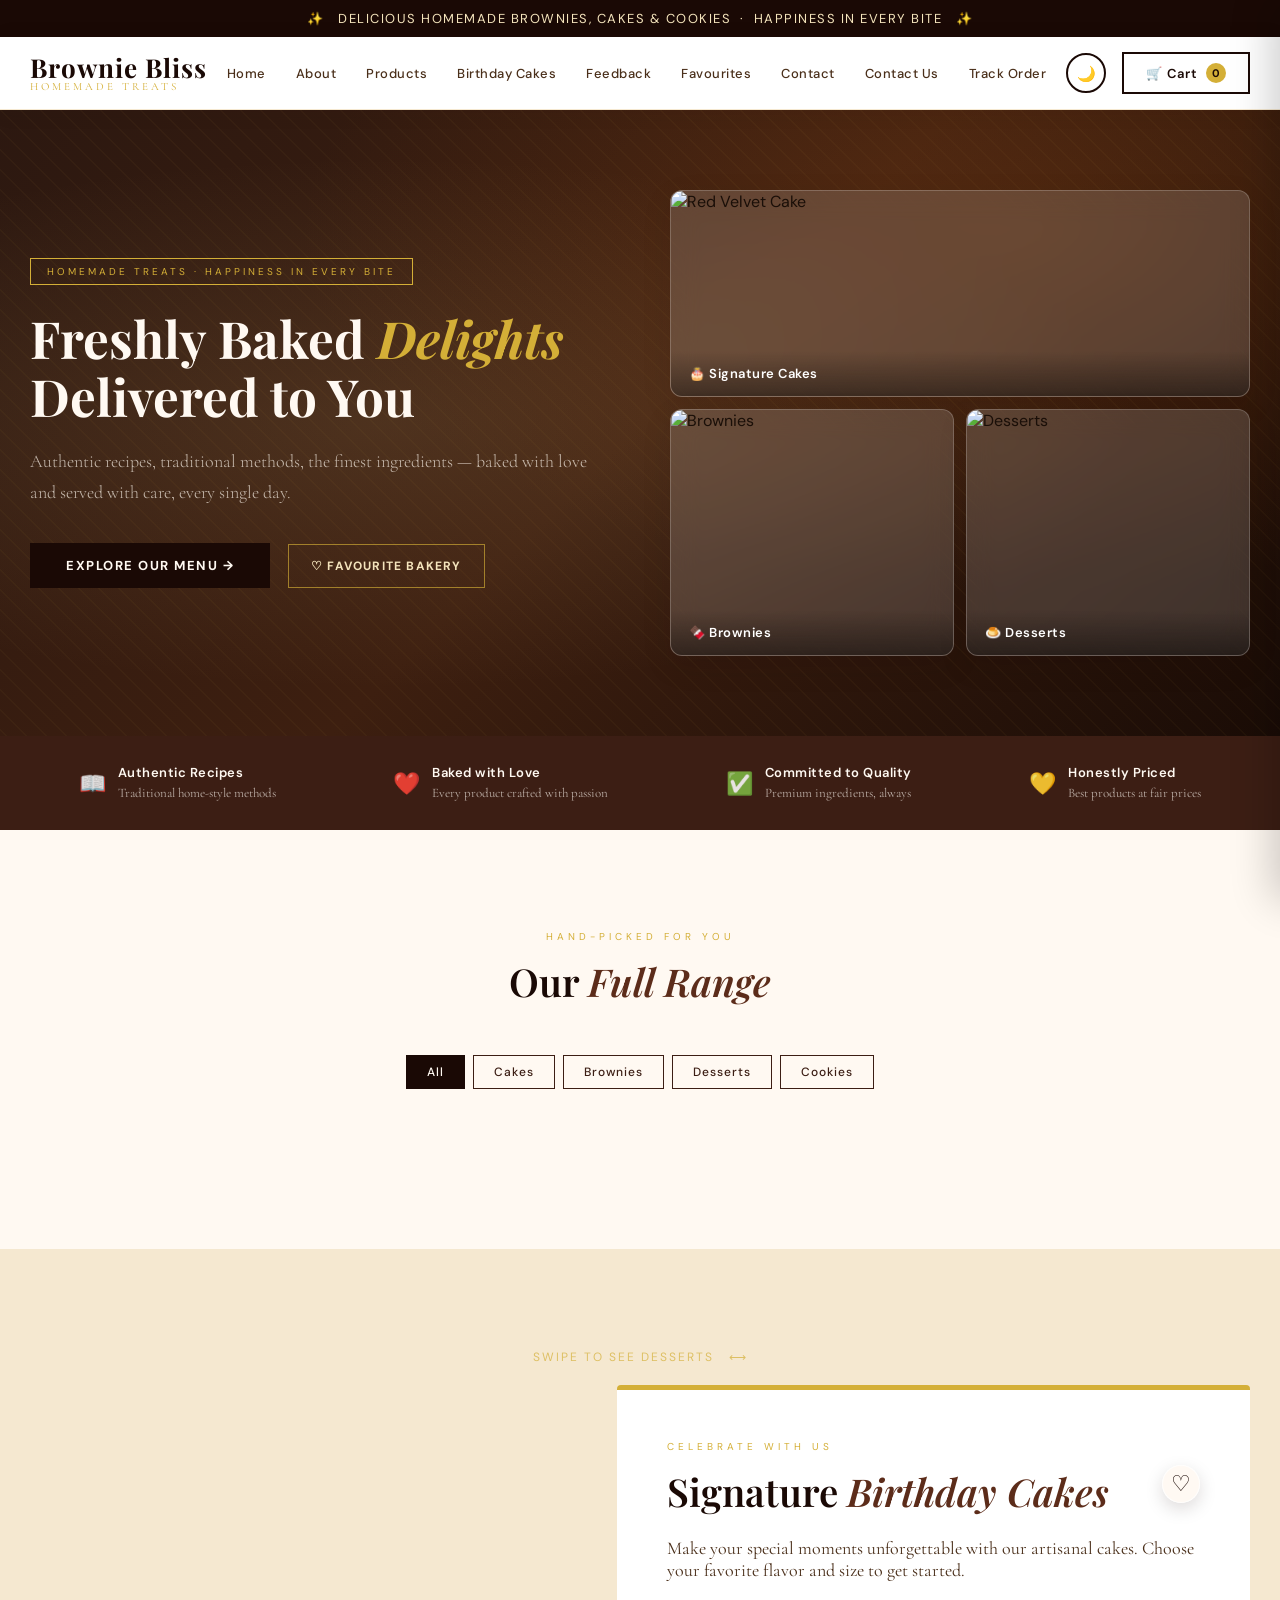
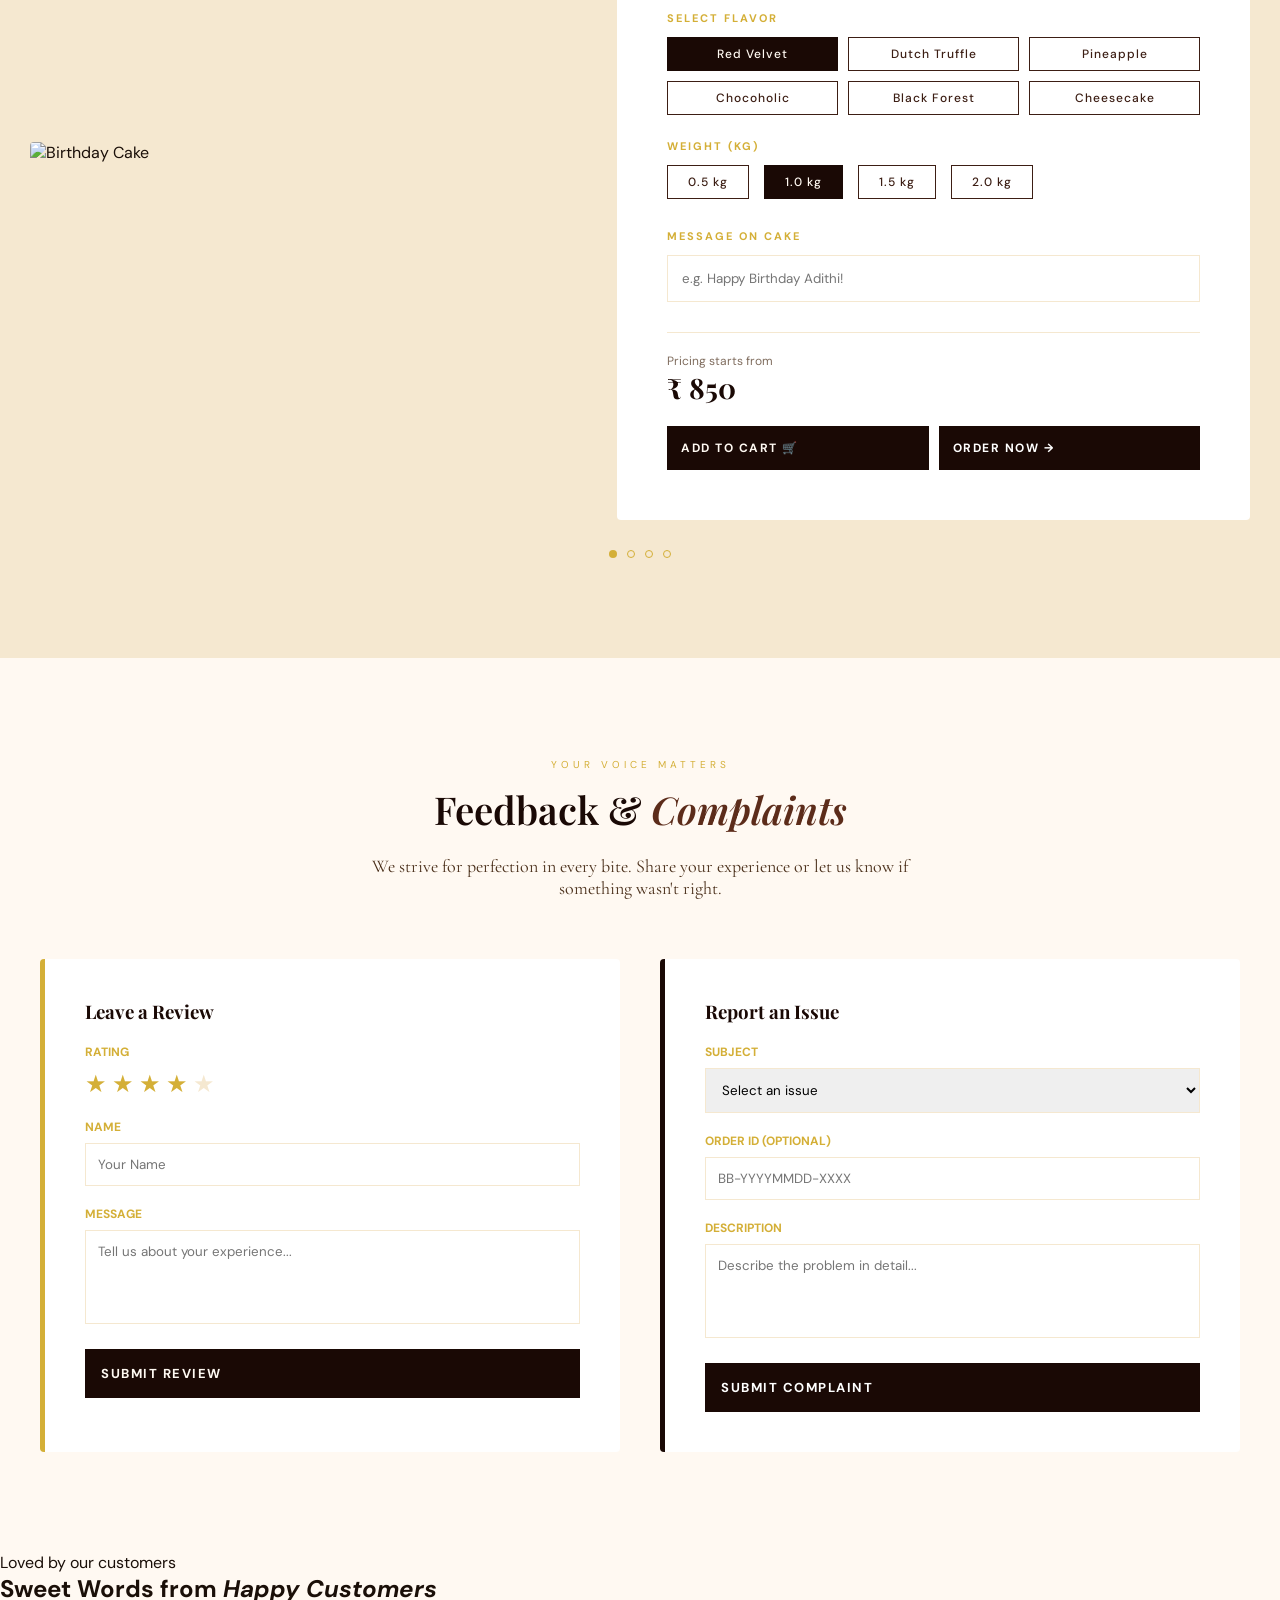
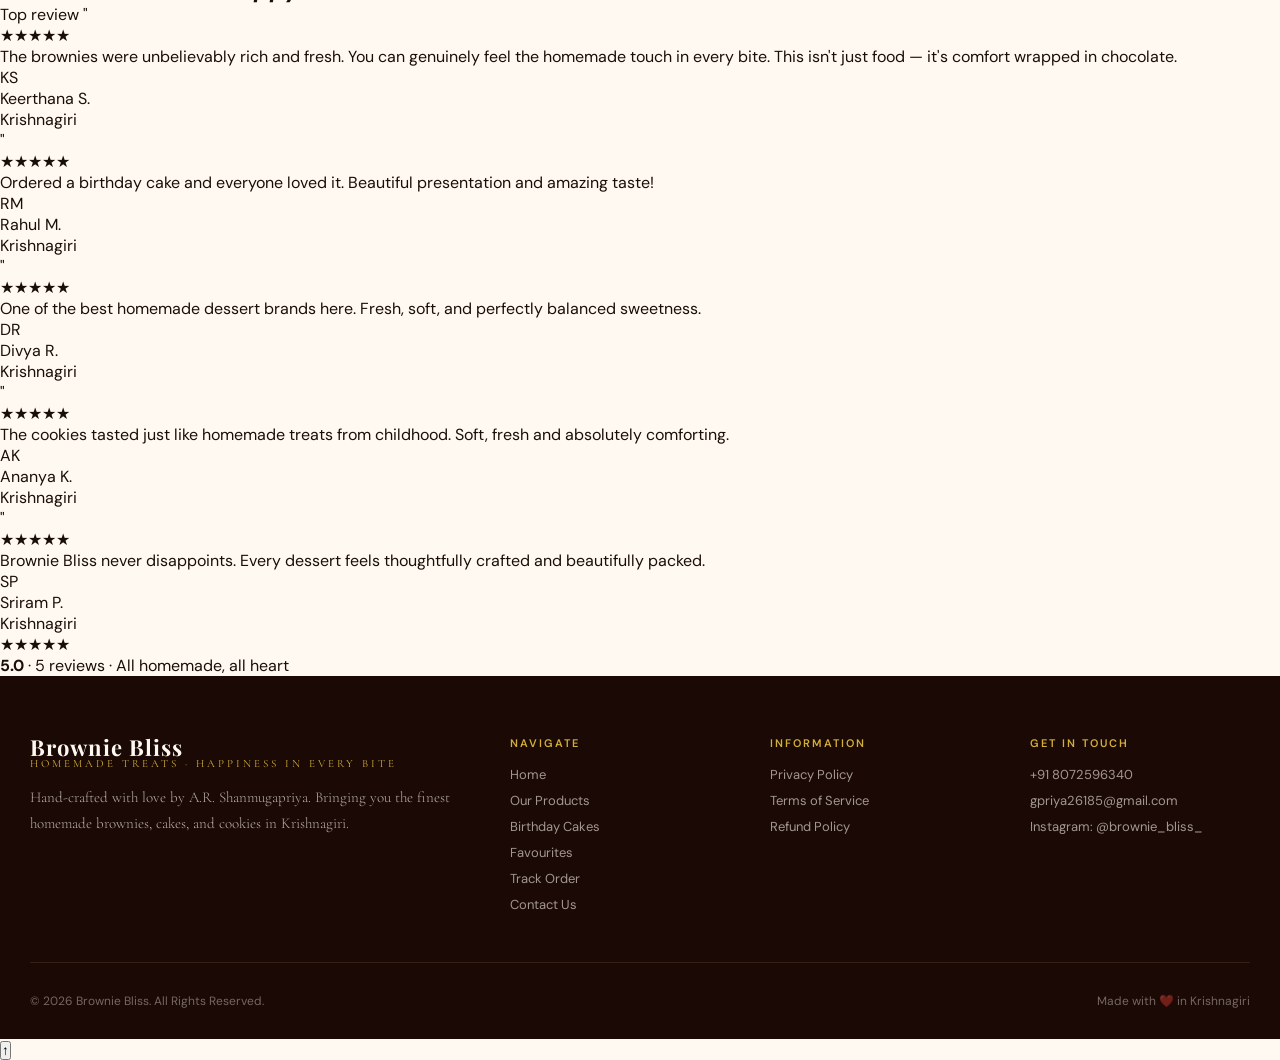
==== commit 213f8227: "Add legal policy pages and update footer links" ====
--- a/public/index.html
+++ b/public/index.html
@@ -10,7 +10,6 @@
     href="https://fonts.googleapis.com/css2?family=Playfair+Display:ital,wght@0,400;0,600;0,700;1,400&family=Cormorant+Garamond:wght@300;400;500&family=DM+Sans:wght@300;400;500&display=swap"
     rel="stylesheet">
   <link rel="stylesheet" href="style.css">
-  
   <!-- Theme init: sets dark class synchronously before first paint (no flash) -->
   <script>
     (function () {
@@ -68,146 +67,91 @@
   <a href="index.html#contact">Contact</a>
   <a href="track.html">Track Order</a>
 </div>
-<!-- HERO -->
-<section class="hero">
-  <div class="hero-bg"></div>
-  <div class="hero-pattern"></div>
-
-  <div class="hero-content">
-
-    <div class="hero-text" data-aos="fade-right">
-
-      <span class="hero-badge">
-        Homemade Treats · Happiness in every bite
-      </span>
-
-      <h1 class="hero-title">
-        Freshly Baked <em>Delights</em><br>
-        Delivered to You
-      </h1>
-
-      <p class="hero-desc">
-        Authentic recipes, traditional methods, the finest ingredients —
-        baked with love and served with care, every single day.
-      </p>
-
-      <a href="#products" class="hero-cta" style="text-decoration: none;">
-        Explore Our Menu &rarr;
-      </a>
-
-      <button
-        class="hero-favourite-btn"
-        type="button"
-        data-fav-type="bakeries"
-        data-fav-id="brownie-bliss"
-        aria-pressed="false"
-        onclick="toggleBakeryFavourite()">
-
-        &#9825; Favourite Bakery
-
-      </button>
-
-    </div>
-
-    <div class="hero-visual" data-aos="fade-left">
-
-      <div class="hero-card">
-
-        <img
-          src="https://theobroma.in/cdn/shop/files/redvelvet-theo.jpg?v=1701321860"
-          alt="Red Velvet Cake">
-
-        <div class="hero-card-label">
-          🎂 Signature Cakes
-        </div>
-
-      </div>
-
-      <div class="hero-card">
-
-        <img
-          src="https://theobroma.in/cdn/shop/files/OverloadBrownie_400x400.jpg?v=1711183338"
-          alt="Brownies">
-
-        <div class="hero-card-label">
-          🍫 Brownies
-        </div>
-
-      </div>
-
-      <div class="hero-card">
-
-        <img
-          src="https://theobroma.in/cdn/shop/files/Delicacies-04.jpg?v=1681320427"
-          alt="Desserts">
-
-        <div class="hero-card-label">
-          🍮 Desserts
-        </div>
-
-      </div>
-
-    </div>
-
+  <!-- HERO -->
+  <section class="hero">
+    <div class="hero-bg"></div>
+    <div class="hero-pattern"></div>
+    <div class="hero-content">
+      <div class="hero-text">
+        <span class="hero-badge">Homemade Treats · Happiness in every bite</span>
+        <h1 class="hero-title">
+          Freshly Baked <em>Delights</em><br>Delivered to You
+        </h1>
+        <p class="hero-desc">Authentic recipes, traditional methods, the finest ingredients — baked with love
+          and served
+          with care, every single day.</p>
+        <a href="#products" class="hero-cta" style="text-decoration: none;">
+          Explore Our Menu &rarr;
+        </a>
+        <button class="hero-favourite-btn"
+          type="button"
+          data-fav-type="bakeries"
+          data-fav-id="brownie-bliss"
+          aria-pressed="false"
+          onclick="toggleBakeryFavourite()">
+          &#9825; Favourite Bakery
+        </button>
+      </div>
+      <div class="hero-visual">
+        <div class="hero-card">
+          <img src="https://theobroma.in/cdn/shop/files/redvelvet-theo.jpg?v=1701321860" alt="Red Velvet Cake">
+          <div class="hero-card-label">🎂 Signature Cakes</div>
+        </div>
+        <div class="hero-card">
+          <img src="https://theobroma.in/cdn/shop/files/OverloadBrownie_400x400.jpg?v=1711183338" alt="Brownies">
+          <div class="hero-card-label">🍫 Brownies</div>
+        </div>
+        <div class="hero-card">
+          <img src="https://theobroma.in/cdn/shop/files/Delicacies-04.jpg?v=1681320427" alt="Desserts">
+          <div class="hero-card-label">🍮 Desserts</div>
+        </div>
+      </div>
+    </div>
+  </section>
+
+  <!-- VALUES STRIP -->
+  <div class="values-strip" id="about">
+    <div class="values-inner">
+      <div class="value-item">
+        <span class="value-icon">📖</span>
+        <div class="value-text">
+          <strong>Authentic Recipes</strong>
+          <span>Traditional home-style methods</span>
+        </div>
+      </div>
+      <div class="value-item">
+        <span class="value-icon">❤️</span>
+        <div class="value-text">
+          <strong>Baked with Love</strong>
+          <span>Every product crafted with passion</span>
+        </div>
+      </div>
+      <div class="value-item">
+        <span class="value-icon">✅</span>
+        <div class="value-text">
+          <strong>Committed to Quality</strong>
+          <span>Premium ingredients, always</span>
+        </div>
+      </div>
+      <div class="value-item">
+        <span class="value-icon">💛</span>
+        <div class="value-text">
+          <strong>Honestly Priced</strong>
+          <span>Best products at fair prices</span>
+        </div>
+      </div>
+    </div>
   </div>
-</section>
-  <!-- VALUES STRIP -->
-<div class="values-strip" id="about">
-
-  <div class="values-inner" data-aos="fade-up">
-
-    <div class="value-item">
-      <span class="value-icon">📖</span>
-
-      <div class="value-text">
-        <strong>Authentic Recipes</strong>
-        <span>Traditional home-style methods</span>
-      </div>
-    </div>
-
-    <div class="value-item">
-      <span class="value-icon">❤️</span>
-
-      <div class="value-text">
-        <strong>Baked with Love</strong>
-        <span>Every product crafted with passion</span>
-      </div>
-    </div>
-
-    <div class="value-item">
-      <span class="value-icon">✅</span>
-
-      <div class="value-text">
-        <strong>Committed to Quality</strong>
-        <span>Premium ingredients, always</span>
-      </div>
-    </div>
-
-    <div class="value-item">
-      <span class="value-icon">💛</span>
-
-      <div class="value-text">
-        <strong>Honestly Priced</strong>
-        <span>Best products at fair prices</span>
-      </div>
-    </div>
-
-  </div>
-</div>
+
+
+
   <!-- PRODUCTS SECTION -->
   <section class="products-section" id="products" style="padding: 100px 30px; background: var(--cream);">
     <div class="products-inner">
-      <div class="section-header" data-aos="fade-up">
-
-  <span class="section-label">
-    Hand-picked for you
-  </span>
-
-  <h2 class="section-title">
-    Our <em>Full Range</em>
-  </h2>
-
-</div>
+      <div class="section-header">
+        <span class="section-label">Hand-picked for you</span>
+        <h2 class="section-title">Our <em>Full Range</em></h2>
+      </div>
 
       <div class="filter-tabs" style="margin-bottom: 60px;">
         <button class="filter-tab active" onclick="filterProducts('all', this)">All</button>
@@ -222,7 +166,7 @@
   </section>
 
   <!-- BIRTHDAY & DESSERT SLIDER SECTION -->
-  <section class="birthday-section" data-aos="fade-up"></section>
+  <section class="birthday-section" id="birthday"
     style="padding: 100px 0; background: var(--cream-dark); min-height: 80vh; overflow: hidden;">
     
     <!-- Slider Hint -->
@@ -732,10 +676,11 @@
           <a href="track.html">Track Order</a>
           <a href="contact.html">Contact Us</a>
         </div>
-        <div class="footer-col" style="display: none;">
+        <div class="footer-col">
           <h4>Information</h4>
-          <a href="#">Privacy Policy</a>
-          <a href="#">Refund Policy</a>
+          <a href="privacy-policy.html">Privacy Policy</a>
+          <a href="terms-of-service.html">Terms of Service</a>
+          <a href="refund-policy.html">Refund Policy</a>
         </div>
         <div class="footer-col">
           <h4>Get In Touch</h4>
@@ -776,7 +721,6 @@
   <div class="toast" id="toast"></div>
   <button id="scrollTopBtn" onclick="scrollToTop()">↑</button>
   <script src="script.js"></script>
-  <script src="https://unpkg.com/aos@2.3.4/dist/aos.js"></script>
 </body>
 
 </html>
--- a/public/style.css
+++ b/public/style.css
@@ -9997,3 +9997,85 @@
     background-color: #8b5a3c;
     transform: scale(1.1);
 }
+
+/* LEGAL PAGES */
+
+.legal-container {
+  max-width: 1100px;
+  margin: 0 auto;
+}
+
+.legal-grid {
+  display: grid;
+  grid-template-columns: repeat(auto-fit, minmax(320px, 1fr));
+  gap: 28px;
+  align-items: stretch;
+}
+
+.legal-card {
+  background: var(--white);
+  border: 1px solid rgba(212, 175, 55, 0.15);
+  border-radius: 22px;
+  height: 100%;
+  padding: 32px;
+  transition: all 0.35s ease;
+  box-shadow: 0 10px 30px rgba(0,0,0,0.04);
+}
+
+.legal-card:hover {
+  transform: translateY(-8px) scale(1.01);
+  border-color: var(--gold);
+  box-shadow: 0 18px 45px rgba(0,0,0,0.08);
+}
+
+.legal-card h2 {
+  font-family: 'Playfair Display', serif;
+  font-size: 24px;
+  color: var(--brown-dark);
+  margin-bottom: 14px;
+}
+
+.legal-card p {
+  color: var(--text-mid);
+  line-height: 1.8;
+  font-size: 15px;
+}
+
+.legal-hero {
+  padding: 140px 24px 80px;
+  background: linear-gradient(
+    to bottom,
+    var(--cream),
+    var(--cream-dark)
+  );
+  text-align: center;
+}
+
+.legal-hero p {
+  max-width: 650px;
+  margin: 18px auto 0;
+  color: var(--text-mid);
+}
+
+.legal-back {
+  text-align: center;
+  margin-top: 55px;
+}
+
+.legal-back-btn {
+  display: inline-block;
+  padding: 14px 30px;
+  background: var(--gold);
+  color: #000;
+  border-radius: 999px;
+  text-decoration: none;
+  font-weight: 600;
+  transition: all 0.3s ease;
+  box-shadow: 0 10px 25px rgba(212, 175, 55, 0.25);
+}
+
+.legal-back-btn:hover {
+  transform: translateY(-4px) scale(1.03);
+  box-shadow: 0 18px 35px rgba(212, 175, 55, 0.35);
+  background: #e6c14d;
+}
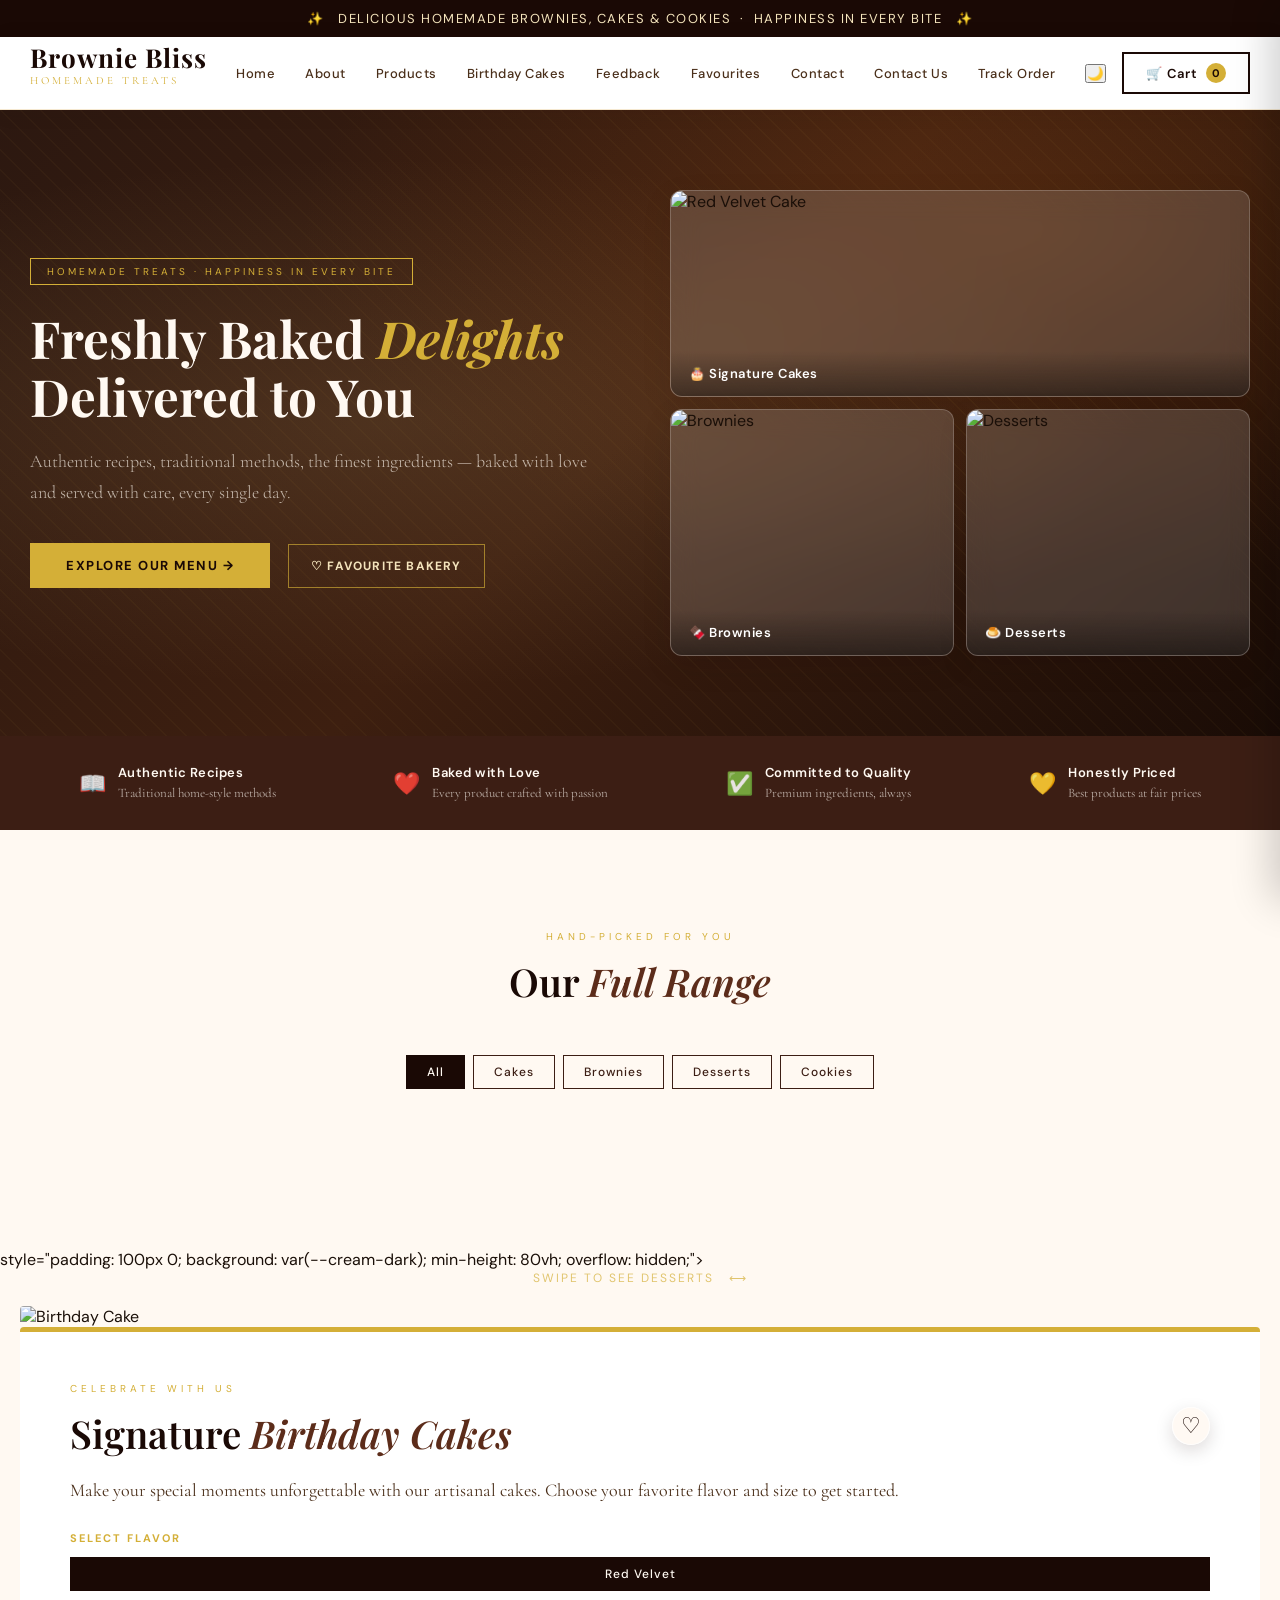
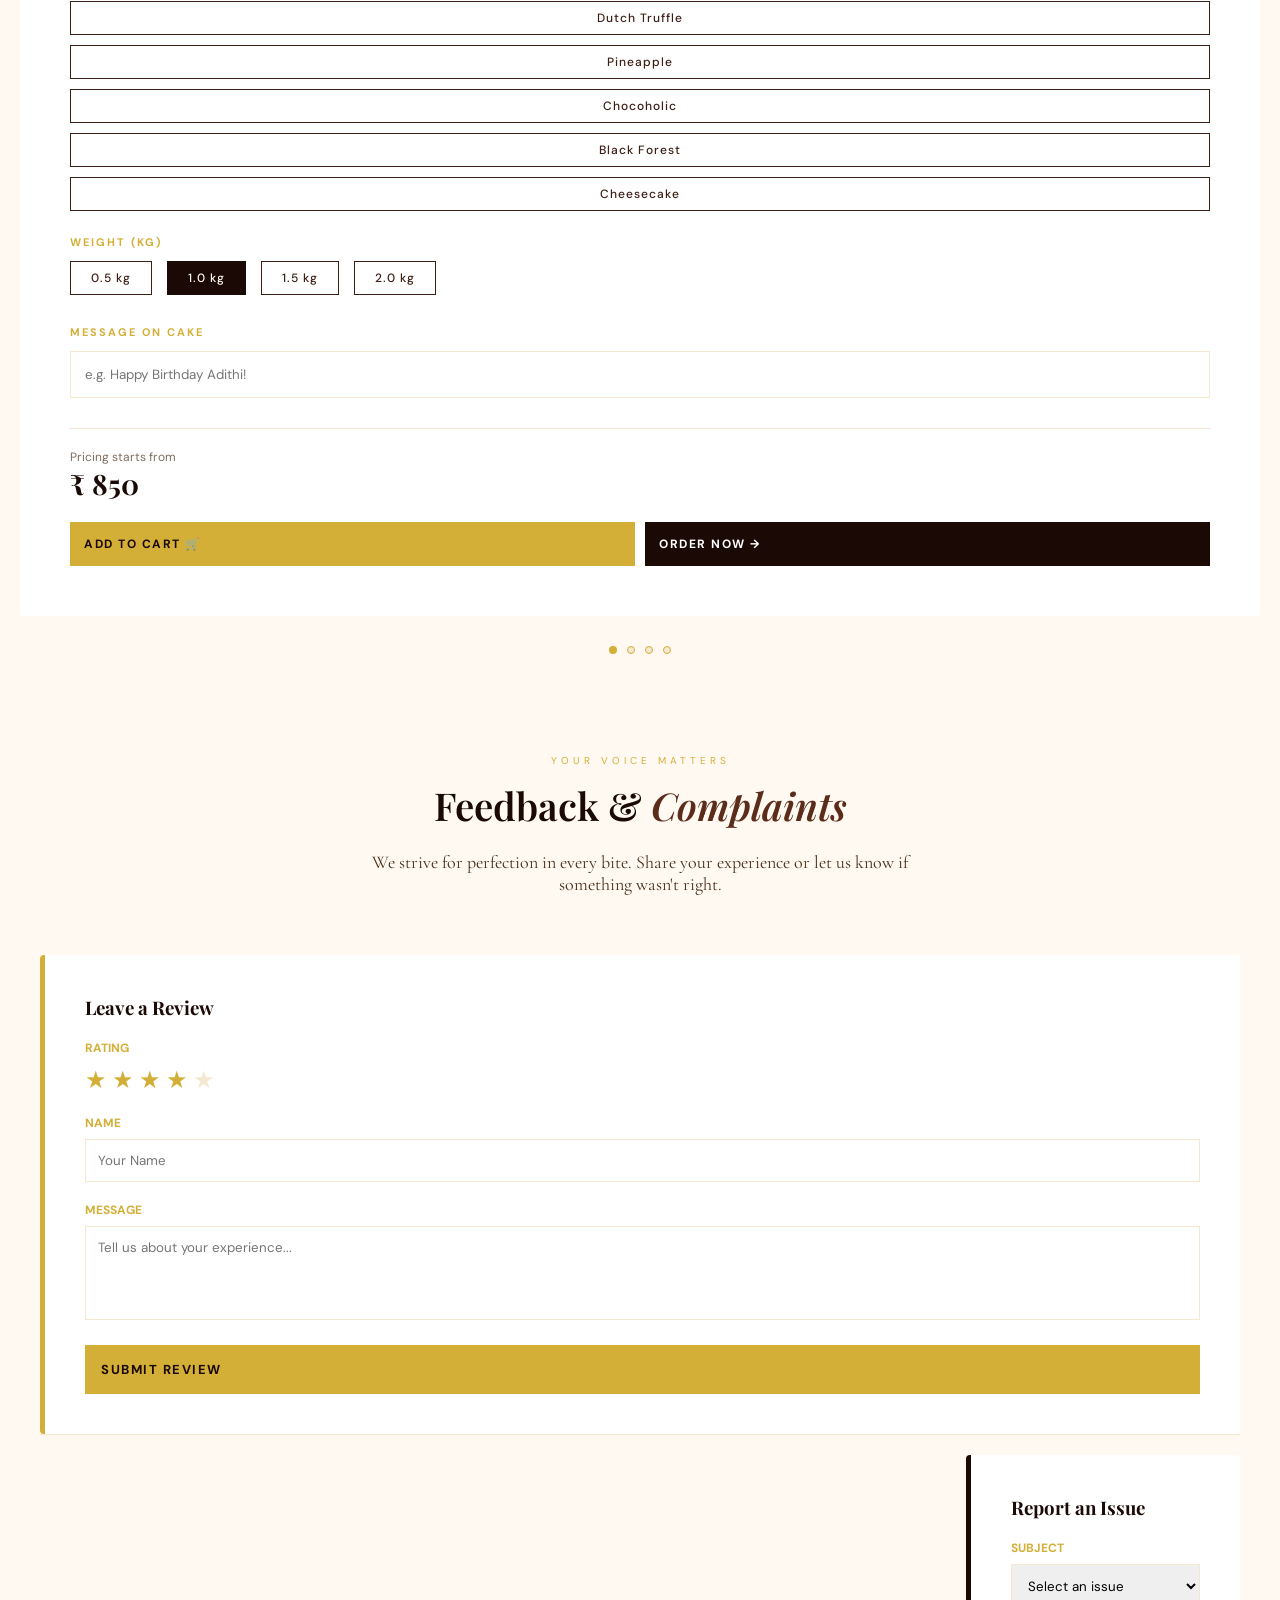
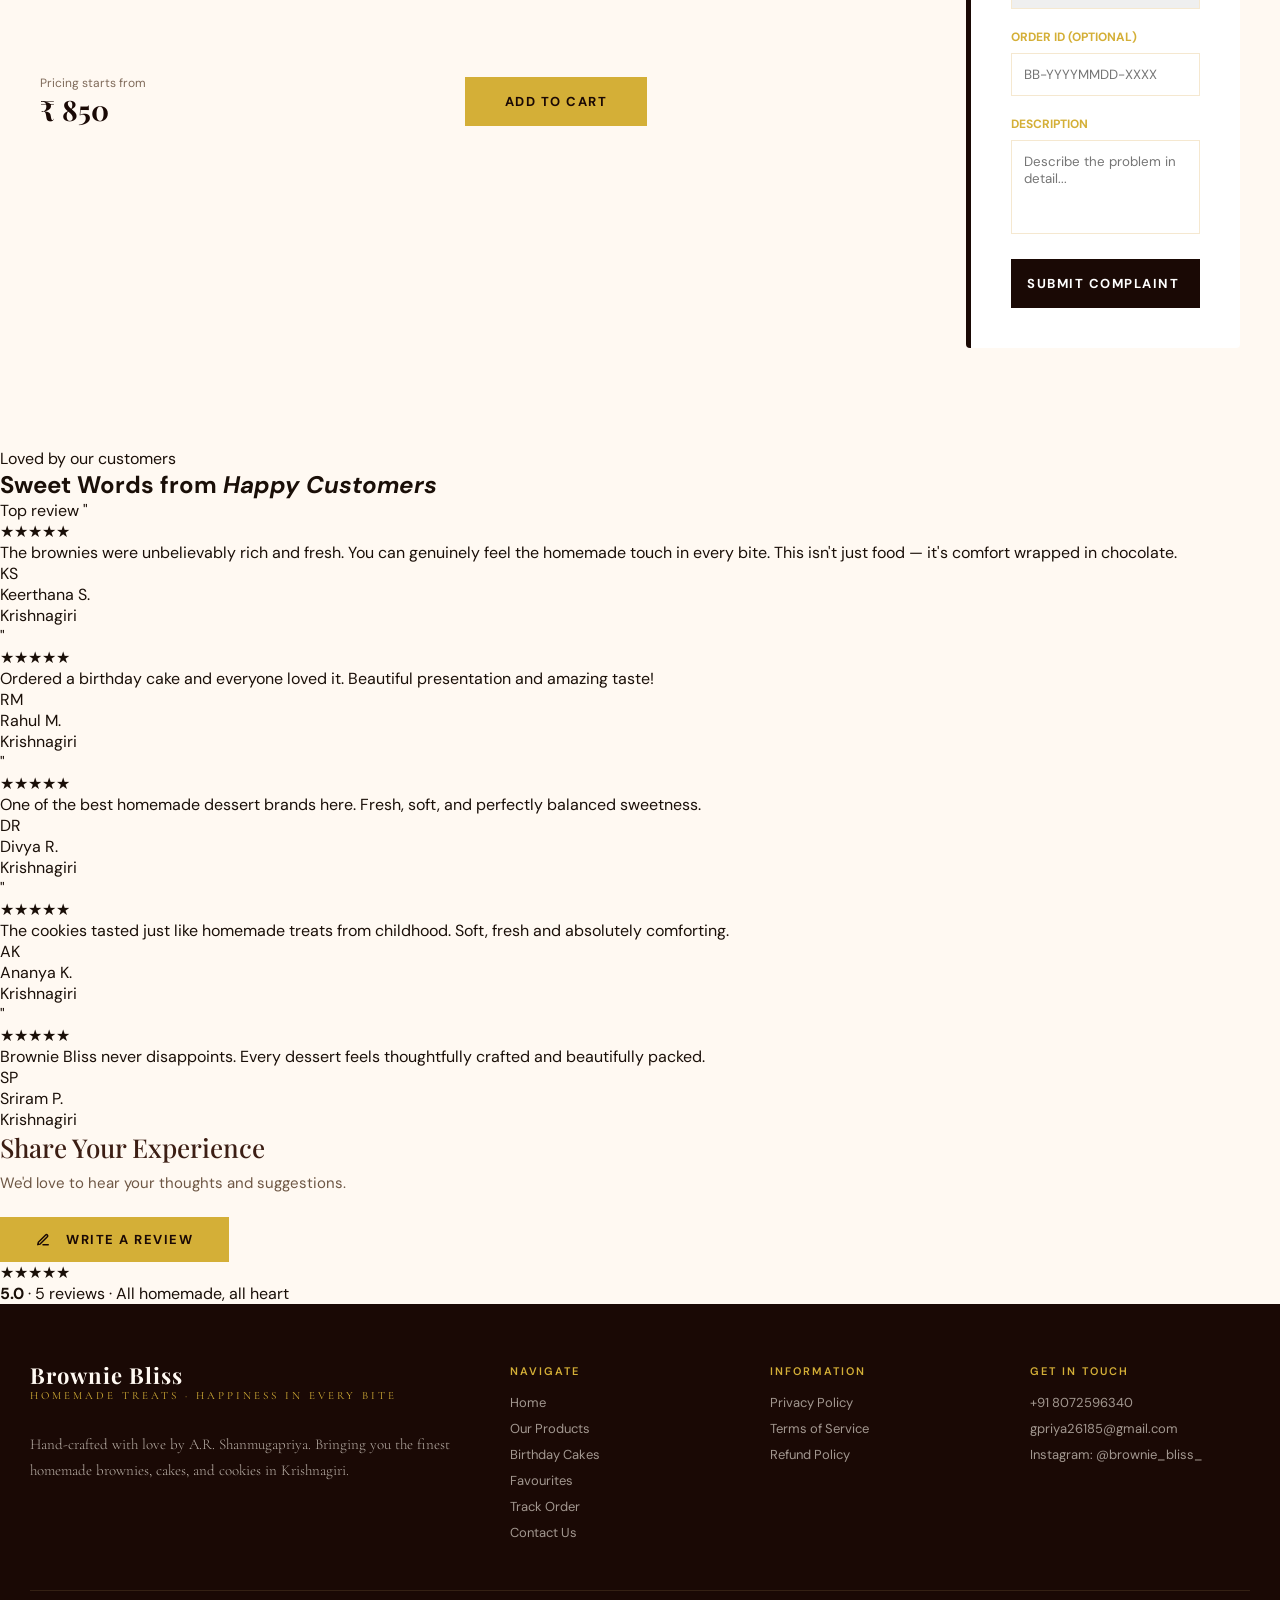
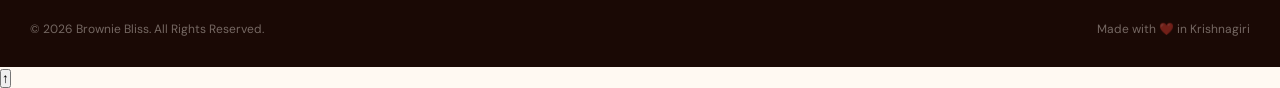
==== commit 7bf16c29: "Merge pull request #413 from amairakapoor/fix-mobile-overflow Fix mobile overflow" ====
--- a/public/index.html
+++ b/public/index.html
@@ -10,6 +10,7 @@
     href="https://fonts.googleapis.com/css2?family=Playfair+Display:ital,wght@0,400;0,600;0,700;1,400&family=Cormorant+Garamond:wght@300;400;500&family=DM+Sans:wght@300;400;500&display=swap"
     rel="stylesheet">
   <link rel="stylesheet" href="style.css">
+  
   <!-- Theme init: sets dark class synchronously before first paint (no flash) -->
   <script>
     (function () {
@@ -67,91 +68,146 @@
   <a href="index.html#contact">Contact</a>
   <a href="track.html">Track Order</a>
 </div>
-  <!-- HERO -->
-  <section class="hero">
-    <div class="hero-bg"></div>
-    <div class="hero-pattern"></div>
-    <div class="hero-content">
-      <div class="hero-text">
-        <span class="hero-badge">Homemade Treats · Happiness in every bite</span>
-        <h1 class="hero-title">
-          Freshly Baked <em>Delights</em><br>Delivered to You
-        </h1>
-        <p class="hero-desc">Authentic recipes, traditional methods, the finest ingredients — baked with love
-          and served
-          with care, every single day.</p>
-        <a href="#products" class="hero-cta" style="text-decoration: none;">
-          Explore Our Menu &rarr;
-        </a>
-        <button class="hero-favourite-btn"
-          type="button"
-          data-fav-type="bakeries"
-          data-fav-id="brownie-bliss"
-          aria-pressed="false"
-          onclick="toggleBakeryFavourite()">
-          &#9825; Favourite Bakery
-        </button>
-      </div>
-      <div class="hero-visual">
-        <div class="hero-card">
-          <img src="https://theobroma.in/cdn/shop/files/redvelvet-theo.jpg?v=1701321860" alt="Red Velvet Cake">
-          <div class="hero-card-label">🎂 Signature Cakes</div>
-        </div>
-        <div class="hero-card">
-          <img src="https://theobroma.in/cdn/shop/files/OverloadBrownie_400x400.jpg?v=1711183338" alt="Brownies">
-          <div class="hero-card-label">🍫 Brownies</div>
-        </div>
-        <div class="hero-card">
-          <img src="https://theobroma.in/cdn/shop/files/Delicacies-04.jpg?v=1681320427" alt="Desserts">
-          <div class="hero-card-label">🍮 Desserts</div>
-        </div>
-      </div>
-    </div>
-  </section>
-
+<!-- HERO -->
+<section class="hero">
+  <div class="hero-bg"></div>
+  <div class="hero-pattern"></div>
+
+  <div class="hero-content">
+
+    <div class="hero-text" data-aos="fade-right">
+
+      <span class="hero-badge">
+        Homemade Treats · Happiness in every bite
+      </span>
+
+      <h1 class="hero-title">
+        Freshly Baked <em>Delights</em><br>
+        Delivered to You
+      </h1>
+
+      <p class="hero-desc">
+        Authentic recipes, traditional methods, the finest ingredients —
+        baked with love and served with care, every single day.
+      </p>
+
+      <a href="#products" class="hero-cta" style="text-decoration: none;">
+        Explore Our Menu &rarr;
+      </a>
+
+      <button
+        class="hero-favourite-btn"
+        type="button"
+        data-fav-type="bakeries"
+        data-fav-id="brownie-bliss"
+        aria-pressed="false"
+        onclick="toggleBakeryFavourite()">
+
+        &#9825; Favourite Bakery
+
+      </button>
+
+    </div>
+
+    <div class="hero-visual" data-aos="fade-left">
+
+      <div class="hero-card">
+
+        <img
+          src="https://theobroma.in/cdn/shop/files/redvelvet-theo.jpg?v=1701321860"
+          alt="Red Velvet Cake">
+
+        <div class="hero-card-label">
+          🎂 Signature Cakes
+        </div>
+
+      </div>
+
+      <div class="hero-card">
+
+        <img
+          src="https://theobroma.in/cdn/shop/files/OverloadBrownie_400x400.jpg?v=1711183338"
+          alt="Brownies">
+
+        <div class="hero-card-label">
+          🍫 Brownies
+        </div>
+
+      </div>
+
+      <div class="hero-card">
+
+        <img
+          src="https://theobroma.in/cdn/shop/files/Delicacies-04.jpg?v=1681320427"
+          alt="Desserts">
+
+        <div class="hero-card-label">
+          🍮 Desserts
+        </div>
+
+      </div>
+
+    </div>
+
+  </div>
+</section>
   <!-- VALUES STRIP -->
-  <div class="values-strip" id="about">
-    <div class="values-inner">
-      <div class="value-item">
-        <span class="value-icon">📖</span>
-        <div class="value-text">
-          <strong>Authentic Recipes</strong>
-          <span>Traditional home-style methods</span>
-        </div>
-      </div>
-      <div class="value-item">
-        <span class="value-icon">❤️</span>
-        <div class="value-text">
-          <strong>Baked with Love</strong>
-          <span>Every product crafted with passion</span>
-        </div>
-      </div>
-      <div class="value-item">
-        <span class="value-icon">✅</span>
-        <div class="value-text">
-          <strong>Committed to Quality</strong>
-          <span>Premium ingredients, always</span>
-        </div>
-      </div>
-      <div class="value-item">
-        <span class="value-icon">💛</span>
-        <div class="value-text">
-          <strong>Honestly Priced</strong>
-          <span>Best products at fair prices</span>
-        </div>
-      </div>
-    </div>
+<div class="values-strip" id="about">
+
+  <div class="values-inner" data-aos="fade-up">
+
+    <div class="value-item">
+      <span class="value-icon">📖</span>
+
+      <div class="value-text">
+        <strong>Authentic Recipes</strong>
+        <span>Traditional home-style methods</span>
+      </div>
+    </div>
+
+    <div class="value-item">
+      <span class="value-icon">❤️</span>
+
+      <div class="value-text">
+        <strong>Baked with Love</strong>
+        <span>Every product crafted with passion</span>
+      </div>
+    </div>
+
+    <div class="value-item">
+      <span class="value-icon">✅</span>
+
+      <div class="value-text">
+        <strong>Committed to Quality</strong>
+        <span>Premium ingredients, always</span>
+      </div>
+    </div>
+
+    <div class="value-item">
+      <span class="value-icon">💛</span>
+
+      <div class="value-text">
+        <strong>Honestly Priced</strong>
+        <span>Best products at fair prices</span>
+      </div>
+    </div>
+
   </div>
-
-
-
+</div>
   <!-- PRODUCTS SECTION -->
   <section class="products-section" id="products" style="padding: 100px 30px; background: var(--cream);">
     <div class="products-inner">
-      <div class="section-header">
-        <span class="section-label">Hand-picked for you</span>
-        <h2 class="section-title">Our <em>Full Range</em></h2>
-      </div>
+      <div class="section-header" data-aos="fade-up">
+
+  <span class="section-label">
+    Hand-picked for you
+  </span>
+
+  <h2 class="section-title">
+    Our <em>Full Range</em>
+  </h2>
+
+</div>
 
       <div class="filter-tabs" style="margin-bottom: 60px;">
         <button class="filter-tab active" onclick="filterProducts('all', this)">All</button>
@@ -166,7 +222,7 @@
   </section>
 
   <!-- BIRTHDAY & DESSERT SLIDER SECTION -->
-  <section class="birthday-section" id="birthday"
+  <section class="birthday-section" data-aos="fade-up"></section>
     style="padding: 100px 0; background: var(--cream-dark); min-height: 80vh; overflow: hidden;">
     
     <!-- Slider Hint -->
@@ -177,15 +233,15 @@
     <div class="birthday-slider" style="display: flex; overflow-x: auto; scroll-snap-type: x mandatory; -webkit-overflow-scrolling: touch; scroll-behavior: smooth;">
       
       <!-- SLIDE 1: BIRTHDAY CAKES -->
-      <div class="bday-slide" style="flex: 0 0 100%; scroll-snap-align: start; padding: 0 30px;">
-        <div style="max-width: 1300px; margin: 0 auto; display: grid; grid-template-columns: 1fr 1.2fr; gap: 60px; align-items: center;">
+      <div class="bday-slide" style="flex: 0 0 100%; padding: 0 20px; box-sizing: border-box;"; scroll-snap-align: start; padding: 0 30px;">
+        <div class="birthday-grid">
           <div class="birthday-visual">
             <img id="birthdayCakeImg" src="https://theobroma.in/cdn/shop/files/redvelvet-theo.jpg?v=1701321860"
               alt="Birthday Cake"
-              style="width: 100%; height: 550px; object-fit: cover; border-radius: 4px; box-shadow: var(--shadow);">
+              style="width: 100%; height: clamp(250px, 50vw, 550px); object-fit: cover; border-radius: 4px; box-shadow: var(--shadow);">
           </div>
           <div class="birthday-card"
-            style="background: var(--white); padding: 50px; border-radius: 4px; box-shadow: var(--shadow); border-top: 5px solid var(--gold);">
+            style="background: var(--white); padding: clamp(20px, 4vw, 50px); border-radius: 4px; box-shadow: var(--shadow); border-top: 5px solid var(--gold);">
             <span class="section-label">Celebrate with Us</span>
             <div class="birthday-title-row">
               <h2 class="section-title" style="margin-bottom: 20px;">Signature <em>Birthday Cakes</em></h2>
@@ -203,7 +259,7 @@
               <label
                 style="display: block; font-size: 11px; letter-spacing: 2px; text-transform: uppercase; color: var(--gold); margin-bottom: 12px; font-weight: 700;">Select
                 Flavor</label>
-              <div style="display: grid; grid-template-columns: repeat(3, 1fr); gap: 10px;">
+              <div style="display: grid; gap: 10px;" class="responsive-grid">
       <button class="filter-tab flavor-btn active" onclick="updateBirthdayCake('Red Velvet')">
         Red Velvet
       </button>
@@ -234,7 +290,7 @@
               <label
                 style="display: block; font-size: 11px; letter-spacing: 2px; text-transform: uppercase; color: var(--gold); margin-bottom: 12px; font-weight: 700;">Weight
                 (kg)</label>
-              <div style="display: flex; gap: 15px;">
+              <div style="display: flex; flex-wrap: wrap; gap: 15px;">
                 <button class="filter-tab" onclick="setCakeWeight('0.5')">0.5 kg</button>
                 <button class="filter-tab active" onclick="setCakeWeight('1.0')">1.0 kg</button>
                 <button class="filter-tab" onclick="setCakeWeight('1.5')">1.5 kg</button>
@@ -276,12 +332,12 @@
       </div>
 
       <!-- SLIDE 2: DESSERTS -->
-      <div class="bday-slide" style="flex: 0 0 100%; scroll-snap-align: start; padding: 0 30px;">
-        <div style="max-width: 1300px; margin: 0 auto; display: grid; grid-template-columns: 1fr 1.2fr; gap: 60px; align-items: center;">
+      <div class="bday-slide" style="flex: 0 0 100%; padding: 0 20px; box-sizing: border-box;"; scroll-snap-align: start; padding: 0 30px;">
+        <div class="birthday-grid">
           <div class="birthday-visual">
             <img id="dessertImg" src="https://theobroma.in/cdn/shop/files/Delicacies-04.jpg?v=1681320427"
               alt="Desserts"
-              style="width: 100%; height: 550px; object-fit: cover; border-radius: 4px; box-shadow: var(--shadow);">
+              style="width: 100%; height: clamp(250px, 60vw, 550px); object-fit: cover; border-radius: 4px; box-shadow: var(--shadow);">
           </div>
           <div class="birthday-card"
             style="background: var(--white); padding: 50px; border-radius: 4px; box-shadow: var(--shadow); border-top: 5px solid var(--gold);">
@@ -296,7 +352,7 @@
               <label
                 style="display: block; font-size: 11px; letter-spacing: 2px; text-transform: uppercase; color: var(--gold); margin-bottom: 12px; font-weight: 700;">Select
                 Variety</label>
-              <div style="display: grid; grid-template-columns: repeat(3, 1fr); gap: 10px;">
+              <div class="responsive-grid" style="display: grid; gap: 10px;">
                 <button class="filter-tab active">Macarons</button>
                 <button class="filter-tab">Tarts</button>
                 <button class="filter-tab">Pastries</button>
@@ -310,7 +366,7 @@
               <label
                 style="display: block; font-size: 11px; letter-spacing: 2px; text-transform: uppercase; color: var(--gold); margin-bottom: 12px; font-weight: 700;">Box
                 Size</label>
-              <div style="display: flex; gap: 15px;">
+              <div style="display: flex; flex-wrap: wrap; gap: 15px;">
                 <button class="filter-tab">Box of 2</button>
                 <button class="filter-tab active">Box of 4</button>
                 <button class="filter-tab">Box of 6</button>
@@ -352,12 +408,12 @@
       </div>
 
       <!-- SLIDE 3: BROWNIES -->
-      <div class="bday-slide" style="flex: 0 0 100%; scroll-snap-align: start; padding: 0 30px;">
-        <div style="max-width: 1300px; margin: 0 auto; display: grid; grid-template-columns: 1fr 1.2fr; gap: 60px; align-items: center;">
+      <div class="bday-slide" style="flex: 0 0 100%; padding: 0 20px; box-sizing: border-box;"; scroll-snap-align: start; padding: 0 30px;">
+        <div class="birthday-grid">
           <div class="birthday-visual">
             <img id="brownieImg" src="https://theobroma.in/cdn/shop/files/OverloadBrownie_400x400.jpg?v=1711183338"
               alt="Brownies"
-              style="width: 100%; height: 550px; object-fit: cover; border-radius: 4px; box-shadow: var(--shadow);">
+              style="width: 100%; height: clamp(250px, 60vw, 550px); object-fit: cover; border-radius: 4px; box-shadow: var(--shadow);">
           </div>
           <div class="birthday-card"
             style="background: var(--white); padding: 50px; border-radius: 4px; box-shadow: var(--shadow); border-top: 5px solid var(--gold);">
@@ -372,7 +428,7 @@
               <label
                 style="display: block; font-size: 11px; letter-spacing: 2px; text-transform: uppercase; color: var(--gold); margin-bottom: 12px; font-weight: 700;">Select
                 Flavor</label>
-              <div style="display: grid; grid-template-columns: repeat(3, 1fr); gap: 10px;">
+              <div class="responsive-grid" style="display: grid; gap: 10px;">
                 <button class="filter-tab active">Walnut</button>
                 <button class="filter-tab">Overload</button>
                 <button class="filter-tab">Nutella</button>
@@ -386,7 +442,7 @@
               <label
                 style="display: block; font-size: 11px; letter-spacing: 2px; text-transform: uppercase; color: var(--gold); margin-bottom: 12px; font-weight: 700;">Pack
                 Size</label>
-              <div style="display: flex; gap: 15px;">
+              <div style="display: flex; flex-wrap: wrap; gap: 15px;">
                 <button class="filter-tab">Pack of 1</button>
                 <button class="filter-tab active">Pack of 4</button>
                 <button class="filter-tab">Pack of 6</button>
@@ -398,7 +454,7 @@
               <label
                 style="display: block; font-size: 11px; letter-spacing: 2px; text-transform: uppercase; color: var(--gold); margin-bottom: 12px; font-weight: 700;">Gift
                 Wrap</label>
-              <div style="display: flex; gap: 15px;">
+              <div style="display: flex; flex-wrap: wrap; gap: 15px;">
                 <button class="filter-tab active">Standard</button>
                 <button class="filter-tab">Premium Gold</button>
               </div>
@@ -430,12 +486,12 @@
       </div>
 
       <!-- SLIDE 4: COOKIES -->
-      <div class="bday-slide" style="flex: 0 0 100%; scroll-snap-align: start; padding: 0 30px;">
-        <div style="max-width: 1300px; margin: 0 auto; display: grid; grid-template-columns: 1fr 1.2fr; gap: 60px; align-items: center;">
+      <div class="bday-slide" style="flex: 0 0 100%; padding: 0 20px; box-sizing: border-box;"; scroll-snap-align: start; padding: 0 30px;">
+        <div style="max-width: 1300px; margin: 0 auto; display: grid; grid-template-columns: repeat(auto-fit, minmax(300px, 1fr)); gap: 60px; align-items: center;">
           <div class="birthday-visual">
             <img id="cookieImg" src="https://www.shugarysweets.com/wp-content/uploads/2020/05/chocolate-chip-cookies-recipe.jpg"
               alt="Cookies"
-              style="width: 100%; height: 550px; object-fit: cover; border-radius: 4px; box-shadow: var(--shadow);">
+              style="width: 100%; height: clamp(250px, 60vw, 550px); object-fit: cover; border-radius: 4px; box-shadow: var(--shadow);">
           </div>
           <div class="birthday-card"
             style="background: var(--white); padding: 50px; border-radius: 4px; box-shadow: var(--shadow); border-top: 5px solid var(--gold);">
@@ -449,7 +505,7 @@
             <div style="margin-bottom: 24px;">
               <label
                 style="display: block; font-size: 11px; letter-spacing: 2px; text-transform: uppercase; color: var(--gold); margin-bottom: 12px; font-weight: 700;">Select Variety</label>
-              <div style="display: grid; grid-template-columns: repeat(3, 1fr); gap: 10px;">
+              <div style="display: grid; grid-template-columns: repeat(auto-fit, minmax(120px, 1fr)); gap: 10px;">
                 <button class="filter-tab active">Choco Chip</button>
                 <button class="filter-tab">Double Choco</button>
                 <button class="filter-tab">Oatmeal Raisin</button>
@@ -462,7 +518,7 @@
             <div style="margin-bottom: 30px;">
               <label
                 style="display: block; font-size: 11px; letter-spacing: 2px; text-transform: uppercase; color: var(--gold); margin-bottom: 12px; font-weight: 700;">Pack Size</label>
-              <div style="display: flex; gap: 15px;">
+              <div style="display: flex; flex-wrap: wrap; gap: 15px;">
                 <button class="filter-tab">Box of 2</button>
                 <button class="filter-tab active">Box of 6</button>
                 <button class="filter-tab">Box of 12</button>
@@ -516,8 +572,7 @@
         </p>
       </div>
 
-      <div style="display: grid; grid-template-columns: 1fr 1fr; gap: 40px;">
-        
+      <div class="feedback-grid">       
         <!-- Feedback Area -->
         <div style="background: var(--white); padding: 40px; border-radius: 4px; box-shadow: var(--shadow); border-left: 5px solid var(--gold);">
           <h3 style="font-family: 'Playfair Display', serif; margin-bottom: 20px; color: var(--brown-dark);">Leave a Review</h3>
@@ -542,6 +597,19 @@
           </form>
         </div>
 
+        <div
+          style="display: flex; justify-content: space-between; align-items: center; padding-top: 20px; border-top: 1px solid var(--cream-dark);">
+          <div>
+            <span style="display: block; font-size: 12px; color: var(--text-mid); opacity: 0.7;">Pricing
+              starts
+              from</span>
+            <span id="cakePrice"
+              style="font-family: 'Playfair Display', serif; font-size: 28px; font-weight: 700; color: var(--brown-dark);">₹
+              850</span>
+          </div>
+          <button class="hero-cta" style="padding: 16px 40px;" onclick="addBirthdayToCart()">
+            Add to Cart
+          </button>
         <!-- Complaint Area -->
         <div style="background: var(--white); padding: 40px; border-radius: 4px; box-shadow: var(--shadow); border-left: 5px solid var(--brown-dark);">
           <h3 style="font-family: 'Playfair Display', serif; margin-bottom: 20px; color: var(--brown-dark);">Report an Issue</h3>
@@ -574,7 +642,6 @@
     </div>
   </section>
 
-
 <section class="bb-reviews">
   <p class="eyebrow">Loved by our customers</p>
   <h2>Sweet Words from <em>Happy Customers</em></h2>
@@ -585,7 +652,12 @@
       <span class="featured-badge">Top review</span>
       <span class="quote-mark">"</span>
       <div class="stars">★★★★★</div>
-      <p class="review-text">The brownies were unbelievably rich and fresh. You can genuinely feel the homemade touch in every bite. This isn't just food — it's comfort wrapped in chocolate.</p>
+      <p class="review-text">
+        The brownies were unbelievably rich and fresh.
+        You can genuinely feel the homemade touch in every bite.
+        This isn't just food — it's comfort wrapped in chocolate.
+      </p>
+
       <div class="reviewer">
         <div class="reviewer-avatar">KS</div>
         <div>
@@ -593,67 +665,88 @@
           <p class="reviewer-location">Krishnagiri</p>
         </div>
       </div>
-    </div>
 
     <div class="review-card">
       <span class="quote-mark">"</span>
       <div class="stars">★★★★★</div>
-      <p class="review-text">Ordered a birthday cake and everyone loved it. Beautiful presentation and amazing taste!</p>
+      <p class="review-text">
+        Ordered a birthday cake and everyone loved it.
+        Beautiful presentation and amazing taste!
+      </p>
+
       <div class="reviewer">
         <div class="reviewer-avatar">RM</div>
         <div>
           <p class="reviewer-name">Rahul M.</p>
           <p class="reviewer-location">Krishnagiri</p>
         </div>
-      </div>
-    </div>
 
     <div class="review-card">
       <span class="quote-mark">"</span>
       <div class="stars">★★★★★</div>
-      <p class="review-text">One of the best homemade dessert brands here. Fresh, soft, and perfectly balanced sweetness.</p>
+      <p class="review-text">
+        One of the best homemade dessert brands here.
+        Fresh, soft, and perfectly balanced sweetness.
+      </p>
+
       <div class="reviewer">
         <div class="reviewer-avatar">DR</div>
         <div>
           <p class="reviewer-name">Divya R.</p>
           <p class="reviewer-location">Krishnagiri</p>
         </div>
-      </div>
-    </div>
 
     <div class="review-card">
       <span class="quote-mark">"</span>
       <div class="stars">★★★★★</div>
-      <p class="review-text">The cookies tasted just like homemade treats from childhood. Soft, fresh and absolutely comforting.</p>
+      <p class="review-text">
+        The cookies tasted just like homemade treats from childhood.
+        Soft, fresh and absolutely comforting.
+      </p>
+
       <div class="reviewer">
         <div class="reviewer-avatar">AK</div>
         <div>
           <p class="reviewer-name">Ananya K.</p>
           <p class="reviewer-location">Krishnagiri</p>
         </div>
-      </div>
-    </div>
+
+      </div>
 
     <div class="review-card">
       <span class="quote-mark">"</span>
       <div class="stars">★★★★★</div>
-      <p class="review-text">Brownie Bliss never disappoints. Every dessert feels thoughtfully crafted and beautifully packed.</p>
+      <p class="review-text">
+        Brownie Bliss never disappoints.
+        Every dessert feels thoughtfully crafted and beautifully packed.
+      </p>
+
       <div class="reviewer">
         <div class="reviewer-avatar">SP</div>
         <div>
           <p class="reviewer-name">Sriram P.</p>
           <p class="reviewer-location">Krishnagiri</p>
         </div>
+        <h3 style="font-family: 'Playfair Display', serif; font-size: 26px; color: #3C1E14; margin-bottom: 8px; font-weight: 500;">Share Your Experience</h3>
+        <p style="color: var(--text-mid); font-size: 15px; margin-bottom: 24px; opacity: 0.8;">We'd love to hear your thoughts and suggestions.</p>
+        
+        <form onsubmit="event.preventDefault(); showToast('Thank you for your feedback! ⭐'); this.reset();" style="display: inline-block;">
+          <button class="hero-cta premium-write-btn" type="submit">
+            <svg width="14" height="14" viewBox="0 0 24 24" fill="none" stroke="currentColor" stroke-width="2.5" style="margin-right: 4px;"><path d="M12 20h9" stroke-linecap="round" stroke-linejoin="round"/><path d="M16.5 3.5a2.12 2.12 0 0 1 3 3L7 19l-4 1 1-4Z" stroke-linecap="round" stroke-linejoin="round"/></svg>
+            Write a Review
+          </button>
+        </form>
       </div>
     </div>
 
   </div>
+</section>
 
   <div class="bb-overall">
     <span class="stars-big">★★★★★</span>
     <p class="rating-text"><strong>5.0</strong> · 5 reviews · All homemade, all heart</p>
   </div>
-</section>
+
 
   <!-- FOOTER -->
   <footer id="contact">
@@ -721,6 +814,6 @@
   <div class="toast" id="toast"></div>
   <button id="scrollTopBtn" onclick="scrollToTop()">↑</button>
   <script src="script.js"></script>
+  <script src="https://unpkg.com/aos@2.3.4/dist/aos.js"></script>
 </body>
-
 </html>
--- a/public/style.css
+++ b/public/style.css
@@ -42,6 +42,7 @@
   --glass-border: rgba(255, 255, 255, 0.15);
 }
 
+
 * {
   margin: 0;
   padding: 0;
@@ -53,6 +54,8 @@
   color: var(--text-dark);
   font-family: 'DM Sans', sans-serif;
   overflow-x: hidden;
+  width:100%;
+  max-width:100%;
 }
 
 /* ANNOUNCEMENT BAR */
@@ -99,6 +102,7 @@
   font-weight: 700;
   color: var(--color-primary);
   letter-spacing: 1px;
+  margin-bottom: 4px;
 }
 
 .logo-sub {
@@ -107,6 +111,7 @@
   letter-spacing: 3px;
   color: var(--gold);
   text-transform: uppercase;
+  margin-bottom: 15px;
 }
 
 nav {
@@ -338,6 +343,14 @@
   background: linear-gradient(to bottom, rgba(0, 0, 0, 0), rgba(0, 0, 0, 0.4));
 }
 
+.hero-content{
+  overflow:hidden;
+}
+
+.hero-visual{
+  max-width:100%;
+}
+
 /* VALUES STRIP */
 .values-strip {
   background: var(--brown-mid);
@@ -540,10 +553,13 @@
   border-color: var(--color-primary);
 }
 
-.products-grid {
+.products-grid,
+.all-products-grid {
   display: grid;
-  grid-template-columns: repeat(auto-fit, minmax(260px, 1fr));
-  gap: 24px;
+  grid-template-columns: repeat(auto-fill, minmax(240px, 240px));
+  justify-content: center;
+  gap: 28px;
+  width: 100%;
 }
 
 /* Responsive adjustments */
@@ -3151,10 +3167,13 @@
   border-color: var(--brown-dark);
 }
 
-.products-grid {
+.products-grid,
+.all-products-grid {
   display: grid;
-  grid-template-columns: repeat(4, 1fr);
-  gap: 24px;
+  grid-template-columns: repeat(auto-fill, minmax(240px, 240px));
+  justify-content: center;
+  gap: 28px;
+  width: 100%;
 }
 
 .product-card {
@@ -3812,24 +3831,23 @@
     text-align: center;
   }
 
-  .hero-text {
-    display: flex;
-    flex-direction: column;
-    align-items: center;
-  }
-
-  .hero-favourite-btn {
-    margin: 14px 0 0;
-  }
-
-  .hero-visual {
-    max-width: 600px;
-    margin: 0 auto;
-  }
-
-  .admin-body {
-    margin: 20px auto;
-  }
+.hero-text {
+  display: flex;
+  flex-direction: column;
+  align-items: center;
+}
+
+.hero-favourite-btn {
+  margin: 14px 0 0;
+}
+
+.hero-visual {
+  max-width: 600px;
+  margin: 0 auto;
+}
+
+.admin-body {
+  margin: 20px auto;
 }
 
 
@@ -5513,11 +5531,6 @@
   border-color: var(--brown-dark);
 }
 
-.products-grid {
-  display: grid;
-  grid-template-columns: repeat(4, 1fr);
-  gap: 24px;
-}
 
 .product-card {
   background: var(--white);
@@ -9087,20 +9100,44 @@
   line-height: 1;
   backface-visibility: hidden;
 }
-
-.theme-toggle-btn:hover {
-  background: var(--brown-dark);
-  transform: rotate(22deg) scale(1.08);
-}
-
-html.dark .theme-toggle-btn {
-  border-color: var(--gold);
-}
-
-html.dark .theme-toggle-btn:hover {
-  background: var(--gold);
-}
-
+.theme-toggle-btn:hover              { background: var(--brown-dark); transform: rotate(22deg) scale(1.08); }
+html.dark .theme-toggle-btn          { border-color: var(--gold); }
+html.dark .theme-toggle-btn:hover    { background: var(--gold); }
+.stock-status {
+    margin: 8px 0;
+    padding: 6px 12px;
+    border-radius: 20px;
+    font-size: 12px;
+    font-weight: 600;
+    display: inline-block;
+    letter-spacing: 0.5px;
+    border: 1px solid;
+}
+
+.available {
+    background: #f3e5d8;
+    color: #5c3b2e;
+    border-color: #c8a58f;
+}
+
+.low-stock {
+    background: #e8d3b9;
+    color: #6b3f1d;
+    border-color: #b7865e;
+}
+
+.sold-out {
+    background: #4b2e2e;
+    color: #f5e6d3;
+    border-color: #7a4b4b;
+}
+
+.add-to-cart:disabled {
+    background: #4b2e2e;
+    color: #f5e6d3;
+    cursor: not-allowed;
+    opacity: 0.75;
+}
   .bb-reviews {
     background: #fdf6ee;
     padding: 64px 32px;
@@ -9806,57 +9843,159 @@
 html.dark .topping-price {
   color: var(--gold);
 }
-.price-filter-wrapper {
-  display: flex;
-  justify-content: center;
-  margin: 40px 0 55px;
-}
-
-/* ── FIX 5: Checkout & Cart Responsive Audit (OTP sizes & Keyboard scroll behavior) ── */
+/* TESTIMONIALS */
+.testimonials-section {
+  padding: 100px 0;
+  background: var(--cream);
+  overflow: hidden;
+}
+
+.testimonial-marquee {
+  width: 100%;
+  overflow: hidden;
+  position: relative;
+  margin-top: 60px;
+}
+
+.testimonial-track {
+  display: flex;
+  align-items: stretch;
+  gap: 28px;
+  width: max-content;
+  flex-wrap: nowrap;
+  animation: scrollTestimonials 40s linear infinite;
+}
+
+.testimonial-marquee:hover .testimonial-track {
+  animation-play-state: paused;
+}
+
+.testimonial-card {
+  min-width: 340px;
+  max-width: 340px;
+  background: var(--white);
+  padding: 35px;
+  border-radius: 18px;
+  box-shadow: var(--shadow);
+  border: 1px solid rgba(0,0,0,0.05);
+  transition: transform 0.35s ease, box-shadow 0.35s ease;
+  flex-shrink: 0;
+}
+
+.testimonial-card:hover {
+  transform: translateY(-8px);
+  box-shadow: 0 18px 35px rgba(0,0,0,0.12);
+}
+
+.testimonial-stars {
+  font-size: 20px;
+  color: #d4a017;
+  margin-bottom: 18px;
+  letter-spacing: 3px;
+}
+
+.testimonial-card p {
+  font-size: 16px;
+  line-height: 1.8;
+  color: var(--text-mid);
+  margin-bottom: 24px;
+  font-family: 'Cormorant Garamond', serif;
+}
+
+.testimonial-card h4 {
+  font-size: 14px;
+  letter-spacing: 1px;
+  color: var(--brown-dark);
+  text-transform: uppercase;
+}
+
+@keyframes scrollTestimonials {
+  0% {
+    transform: translateX(0);
+  }
+
+  100% {
+    transform: translateX(calc(-50% - 28px));
+  }
+}
+
+/* MOBILE */
+@media (max-width: 768px) {
+  .testimonial-card {
+    min-width: 280px;
+    max-width: 280px;
+    padding: 28px;
+  }
+
+  .testimonial-track {
+    gap: 18px;
+    animation-duration: 20s;
+  }
+}
+
+/* Checkout Responsive */
 @media (max-width: 480px) {
   .checkout-overlay {
-    align-items: flex-start !important; /* Prevent off-screen vertical centering when keyboard is open */
+    align-items: flex-start !important;
     overflow-y: auto !important;
     padding: 20px 10px;
     -webkit-overflow-scrolling: touch;
   }
+
   .checkout-modal {
-    margin: 20px auto !important; /* Centered with vertical safety spacing */
+    margin: 20px auto !important;
     width: 100% !important;
-    max-width: 355px !important; /* Ensures it perfectly fits 375px screens with margin */
-  }
+    max-width: 355px !important;
+  }
+
   .checkout-body {
-    padding: 24px 16px !important; /* Gives more content room on small mobile widths */
-  }
+    padding: 24px 16px !important;
+  }
+
   .otp-container {
     justify-content: center !important;
-    gap: 8px !important; /* Tightens gaps to fit exactly six 44px boxes */
-  }
+    gap: 8px !important;
+  }
+
   .otp-box {
     flex: 0 0 44px !important;
     width: 44px !important;
     height: 44px !important;
     min-width: 44px !important;
     min-height: 44px !important;
-    font-size: 20px !important; /* Adjusted slightly to look proportional inside 44px */
-  }
-}
-
+    font-size: 20px !important;
+  }
+}
+
+/* Birthday Slider */
 .birthday-slider::-webkit-scrollbar {
   display: none;
+}
+
+.birthday-slider {
+  -ms-overflow-style: none;
+  scrollbar-width: none;
+}
+
+/* Price Filter */
+.price-filter-wrapper {
+  display: flex;
+  justify-content: center;
+  margin: 40px 0 55px;
+}
+
 .price-filter {
-  display: flex;
-  align-items: center;
-  gap: 18px;
+  display: flex !important;
+  justify-content: center !important;
+  align-items: center !important;
+  gap: 14px !important;
+  margin: 35px 0 !important;
 
   padding: 16px 28px;
-
   background: rgba(255, 248, 243, 0.75);
-
   backdrop-filter: blur(12px);
 
   border: 1px solid rgba(255,255,255,0.4);
-
   border-radius: 999px;
 
   box-shadow:
@@ -9875,45 +10014,38 @@
 }
 
 .price-filter label {
-  font-family: 'Playfair Display', serif;
-
-  font-size: 20px;
-
-  color: #5c372c;
-
-  letter-spacing: 0.5px;
+  font-size: 20px !important;
+  font-family: 'Playfair Display', serif !important;
+  color: #5c372c !important;
 }
 
 .custom-price-filter {
-  appearance: none;
+  appearance: none !important;
   -webkit-appearance: none;
   -moz-appearance: none;
 
-  border: none;
-  outline: none;
-
-  background: linear-gradient(
-    135deg,
-    #fffaf7,
-    #fdf1e7
-  );
-
-  padding: 12px 42px 12px 18px;
-
-  border-radius: 999px;
-
-  color: #5c372c;
-
-  font-size: 15px;
-  font-weight: 600;
-
-  font-family: 'DM Sans', sans-serif;
-
-  cursor: pointer;
-
-  box-shadow:
-    inset 0 1px 2px rgba(255,255,255,0.8),
-    0 3px 10px rgba(0,0,0,0.05);
+  background-color: #fff4ec !important;
+  border: 2px solid #c89b7b !important;
+  border-radius: 30px !important;
+
+  padding: 12px 50px 12px 20px !important;
+  min-width: 220px;
+
+  text-align: left;
+  color: #5c372c !important;
+
+  font-size: 15px !important;
+  font-weight: 600 !important;
+  font-family: 'DM Sans', sans-serif !important;
+
+  cursor: pointer !important;
+  outline: none !important;
+
+  box-shadow: 0 4px 12px rgba(0,0,0,0.08) !important;
+
+  background-image: url("data:image/svg+xml;utf8,<svg fill='%235c372c' height='20' viewBox='0 0 20 20' width='20' xmlns='http://www.w3.org/2000/svg'><path d='M5 7l5 5 5-5z'/></svg>");
+  background-repeat: no-repeat;
+  background-position: right 16px center;
 
   transition: all 0.3s ease;
 }
@@ -9933,7 +10065,7 @@
     0 0 0 4px rgba(181, 131, 102, 0.18);
 }
 }
-}
+
 .custom-price-filter {
   appearance: none !important;
   background-color: #fff4ec !important;
@@ -9968,31 +10100,297 @@
   font-family: 'Playfair Display', serif !important;
   color: #5c372c !important;
 }
-}
-#scrollTopBtn {
-    position: fixed;
-    bottom: 20px;
-    right: 20px;
-
-    width: 45px;
-    height: 45px;
-
-    border: none;
-    border-radius: 50%;
-
-    background-color: #6b3e26;
-    color: white;
-
-    font-size: 20px;
-    cursor: pointer;
-
+
+/* ============================= */
+/* GLOBAL FIXES */
+/* ============================= */
+
+* {
+  margin: 0;
+  padding: 0;
+  box-sizing: border-box;
+}
+
+html,
+body {
+  width: 100%;
+  overflow-x: hidden;
+}
+
+/* Prevent images/videos from overflowing */
+
+img,
+video {
+  max-width: 100%;
+  height: auto;
+  display: block;
+}
+
+/* ============================= */
+/* RESPONSIVE SECTION PADDING */
+/* ============================= */
+
+@media (max-width: 768px) {
+
+  section,
+  .products-section,
+  .birthday-section,
+  footer {
+    padding-left: 16px !important;
+    padding-right: 16px !important;
+  }
+
+  .header-inner,
+  .footer-inner,
+  .products-inner,
+  .values-inner {
+    width: 100%;
+    max-width: 100%;
+  }
+}
+
+/* ============================= */
+/* HERO SECTION */
+/* ============================= */
+
+@media (max-width: 900px) {
+
+  .hero-content {
+    grid-template-columns: 1fr !important;
+    gap: 40px !important;
+    text-align: center;
+  }
+
+  .hero-title {
+    font-size: clamp(42px, 10vw, 70px);
+  }
+
+  .hero-visual {
+    width: 100%;
+  }
+
+  .hero-card img {
+    width: 100%;
+    height: auto;
+  }
+}
+
+/* ============================= */
+/* BIRTHDAY / DESSERT / BROWNIE */
+/* MAIN OVERFLOW FIX */
+/* ============================= */
+
+@media (max-width: 900px) {
+
+  .bday-slide > div {
+    grid-template-columns: 1fr !important;
+    gap: 30px !important;
+  }
+
+  .birthday-card {
+    padding: 24px !important;
+  }
+
+  .birthday-visual img,
+  #birthdayCakeImg,
+  #dessertImg,
+  #brownieImg,
+  #cookieImg {
+    width: 100% !important;
+    height: clamp(250px, 60vw, 450px) !important;
+    object-fit: cover;
+  }
+}
+
+/* ============================= */
+/* GRID FIXES */
+/* ============================= */
+
+@media (max-width: 768px) {
+
+  /* Flavor grids */
+  div[style*="repeat(3, 1fr)"] {
+    grid-template-columns: repeat(2, 1fr) !important;
+  }
+
+  /* Product grid */
+  .products-grid {
+    grid-template-columns: 1fr !important;
+  }
+
+  /* Review grid */
+  .reviews-grid {
+    grid-template-columns: 1fr !important;
+  }
+
+  /* Feedback section */
+  #feedback div[style*="grid-template-columns: 1fr 1fr"] {
+    grid-template-columns: 1fr !important;
+  }
+}
+
+.feedback-grid{
+  display:grid;
+  grid-template-columns:1fr 1fr;
+  gap:40px;
+}
+
+@media (max-width:768px){
+
+  .feedback-grid{
+    grid-template-columns:1fr;
+  }
+
+}
+/* ============================= */
+/* BUTTON FIXES */
+/* ============================= */
+
+button,
+.hero-cta,
+.filter-tab {
+  max-width: 100%;
+  white-space: normal;
+}
+
+@media (max-width: 768px) {
+
+  .hero-cta {
+    width: 100%;
+  }
+
+  .filter-tab {
+    font-size: 12px;
+    padding: 10px 12px;
+  }
+}
+
+/* ============================= */
+/* NAVIGATION FIX */
+/* ============================= */
+
+@media (max-width: 900px) {
+
+  nav {
     display: none;
-    z-index: 9999;
-
-    box-shadow: 0 4px 10px rgba(0,0,0,0.2);
-    transition: all 0.3s ease;
-}
-
+  }
+
+  .menu-toggle {
+    display: block;
+  }
+
+  .header-actions {
+    gap: 10px;
+  }
+
+  .cart-btn {
+    font-size: 12px;
+    padding: 10px 14px;
+  }
+}
+
+/* ============================= */
+/* MOBILE MENU */
+/* ============================= */
+
+.mobile-menu {
+  width: 100%;
+  max-width: 100vw;
+  overflow-x: hidden;
+}
+
+/* ============================= */
+/* VALUES STRIP */
+/* ============================= */
+
+@media (max-width: 768px) {
+
+  .values-inner {
+    grid-template-columns: 1fr !important;
+    gap: 20px;
+  }
+
+  .value-item {
+    width: 100%;
+  }
+}
+
+/* ============================= */
+/* REVIEW CARDS */
+/* ============================= */
+
+.review-card {
+  width: 100%;
+  max-width: 100%;
+  overflow: hidden;
+}
+
+/* ============================= */
+/* FOOTER */
+/* ============================= */
+
+@media (max-width: 768px) {
+
+  .footer-top {
+    grid-template-columns: 1fr !important;
+    gap: 40px;
+  }
+}
+
+/* ============================= */
+/* CART SIDEBAR */
+/* ============================= */
+
+@media (max-width: 768px) {
+
+  .cart-sidebar {
+    width: 100% !important;
+    max-width: 100vw;
+  }
+}
+.responsive-grid {
+  display: grid;
+  grid-template-columns: repeat(3, 1fr);
+  gap: 10px;
+}
+
+@media (max-width: 768px) {
+  .responsive-grid {
+    grid-template-columns: repeat(2, 1fr);
+  }
+}
+
+.birthday-grid{
+  max-width:1300px;
+  margin:0 auto;
+  display:grid;
+  grid-template-columns:1fr 1.2fr;
+  gap:60px;
+  align-items:center;
+}
+
+@media (max-width:768px){
+  .birthday-grid{
+    grid-template-columns:1fr;
+    gap:30px;
+  }
+}
+
+@media (max-width:768px){
+
+  nav{
+    display:none;
+  }
+
+  .menu-toggle{
+    display:block;
+  }
+
+}
+.menu-toggle{
+  display:none;
+}
+}
 #scrollTopBtn:hover {
     background-color: #8b5a3c;
     transform: scale(1.1);
@@ -10078,4 +10476,4 @@
   transform: translateY(-4px) scale(1.03);
   box-shadow: 0 18px 35px rgba(212, 175, 55, 0.35);
   background: #e6c14d;
-}+}
